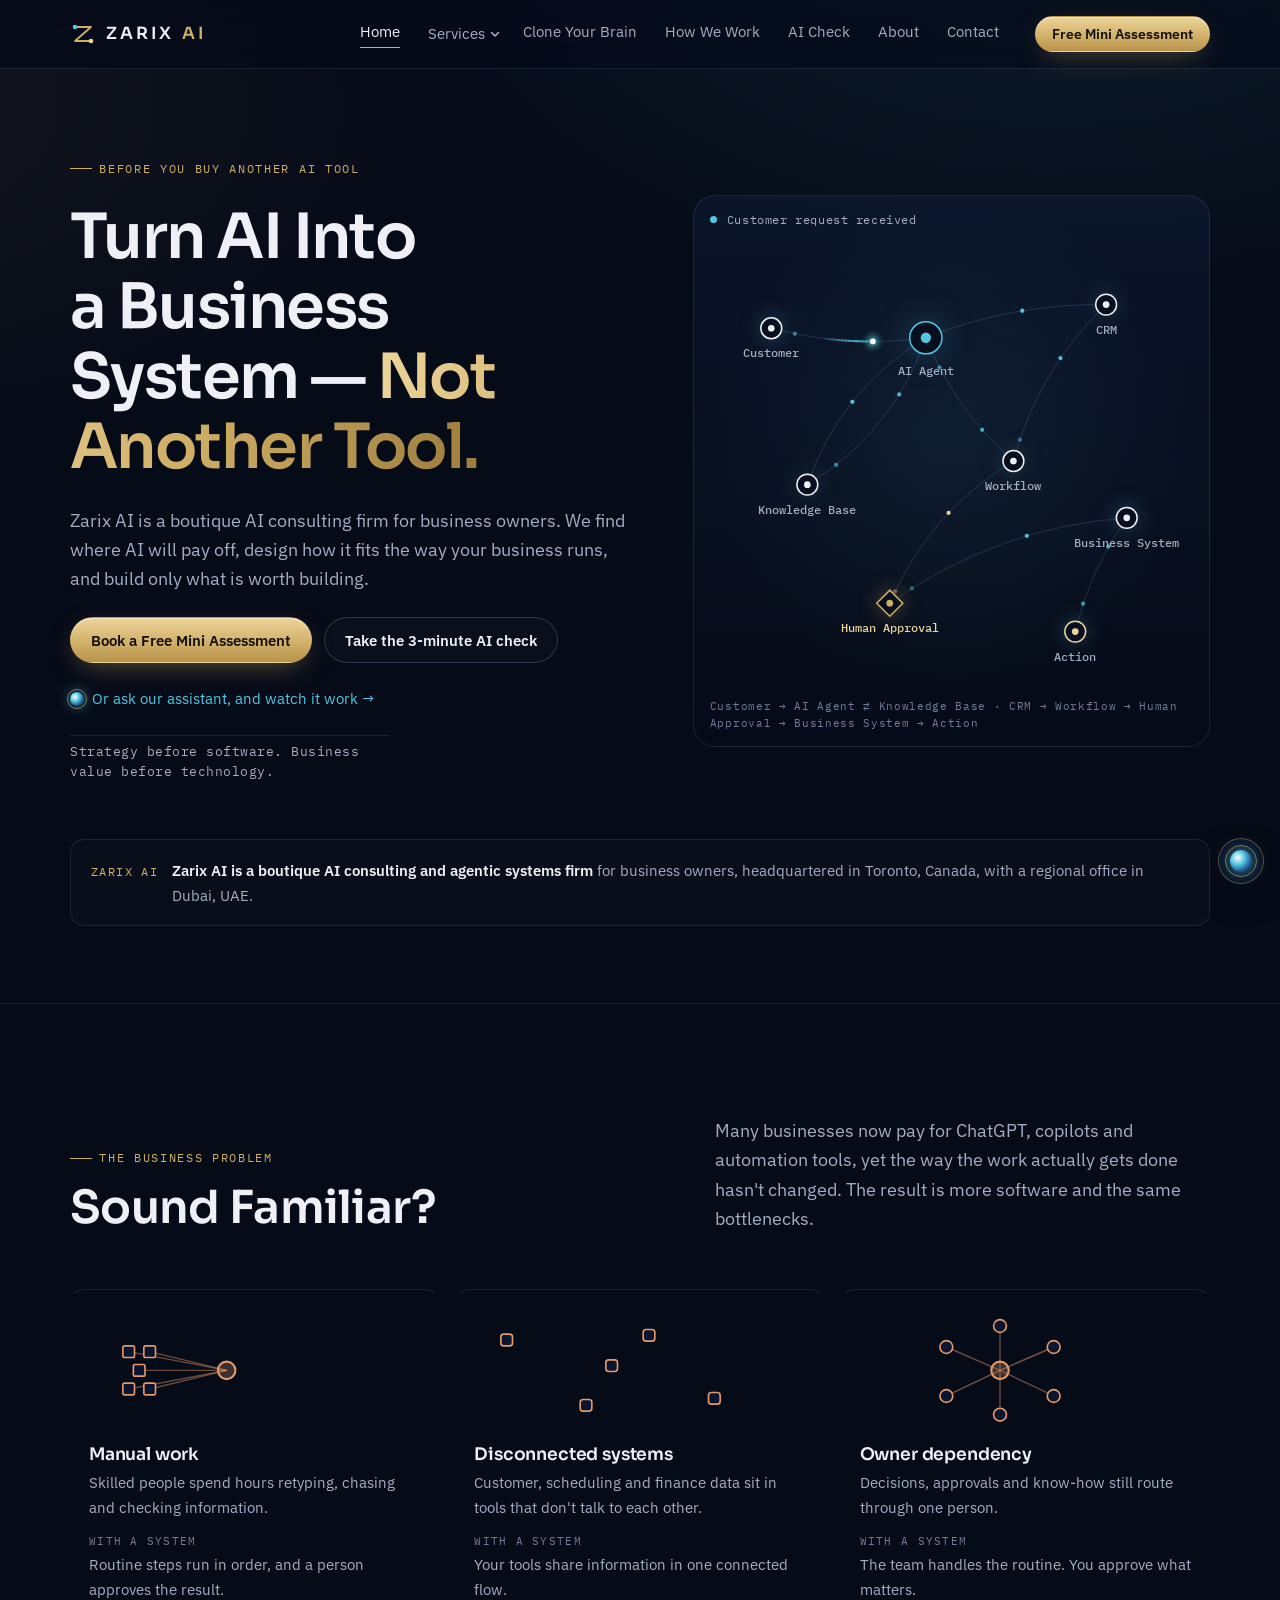
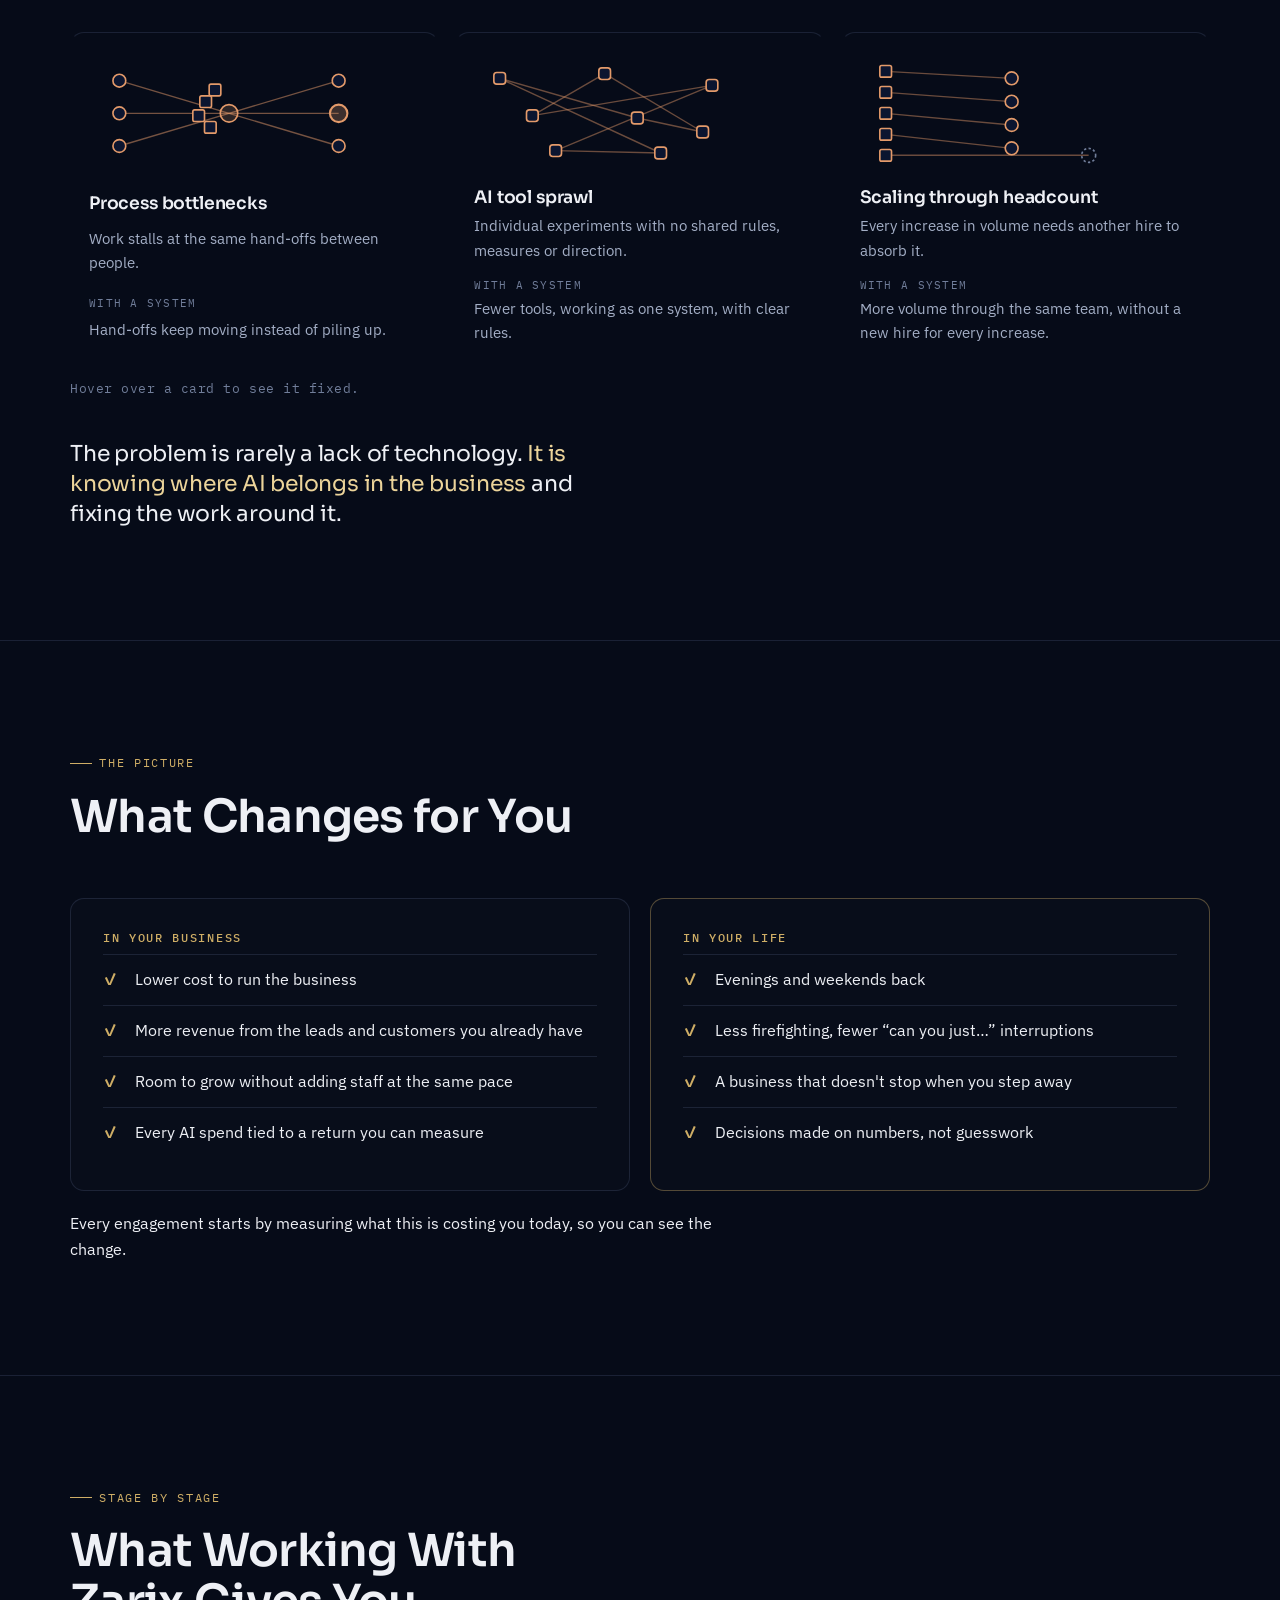
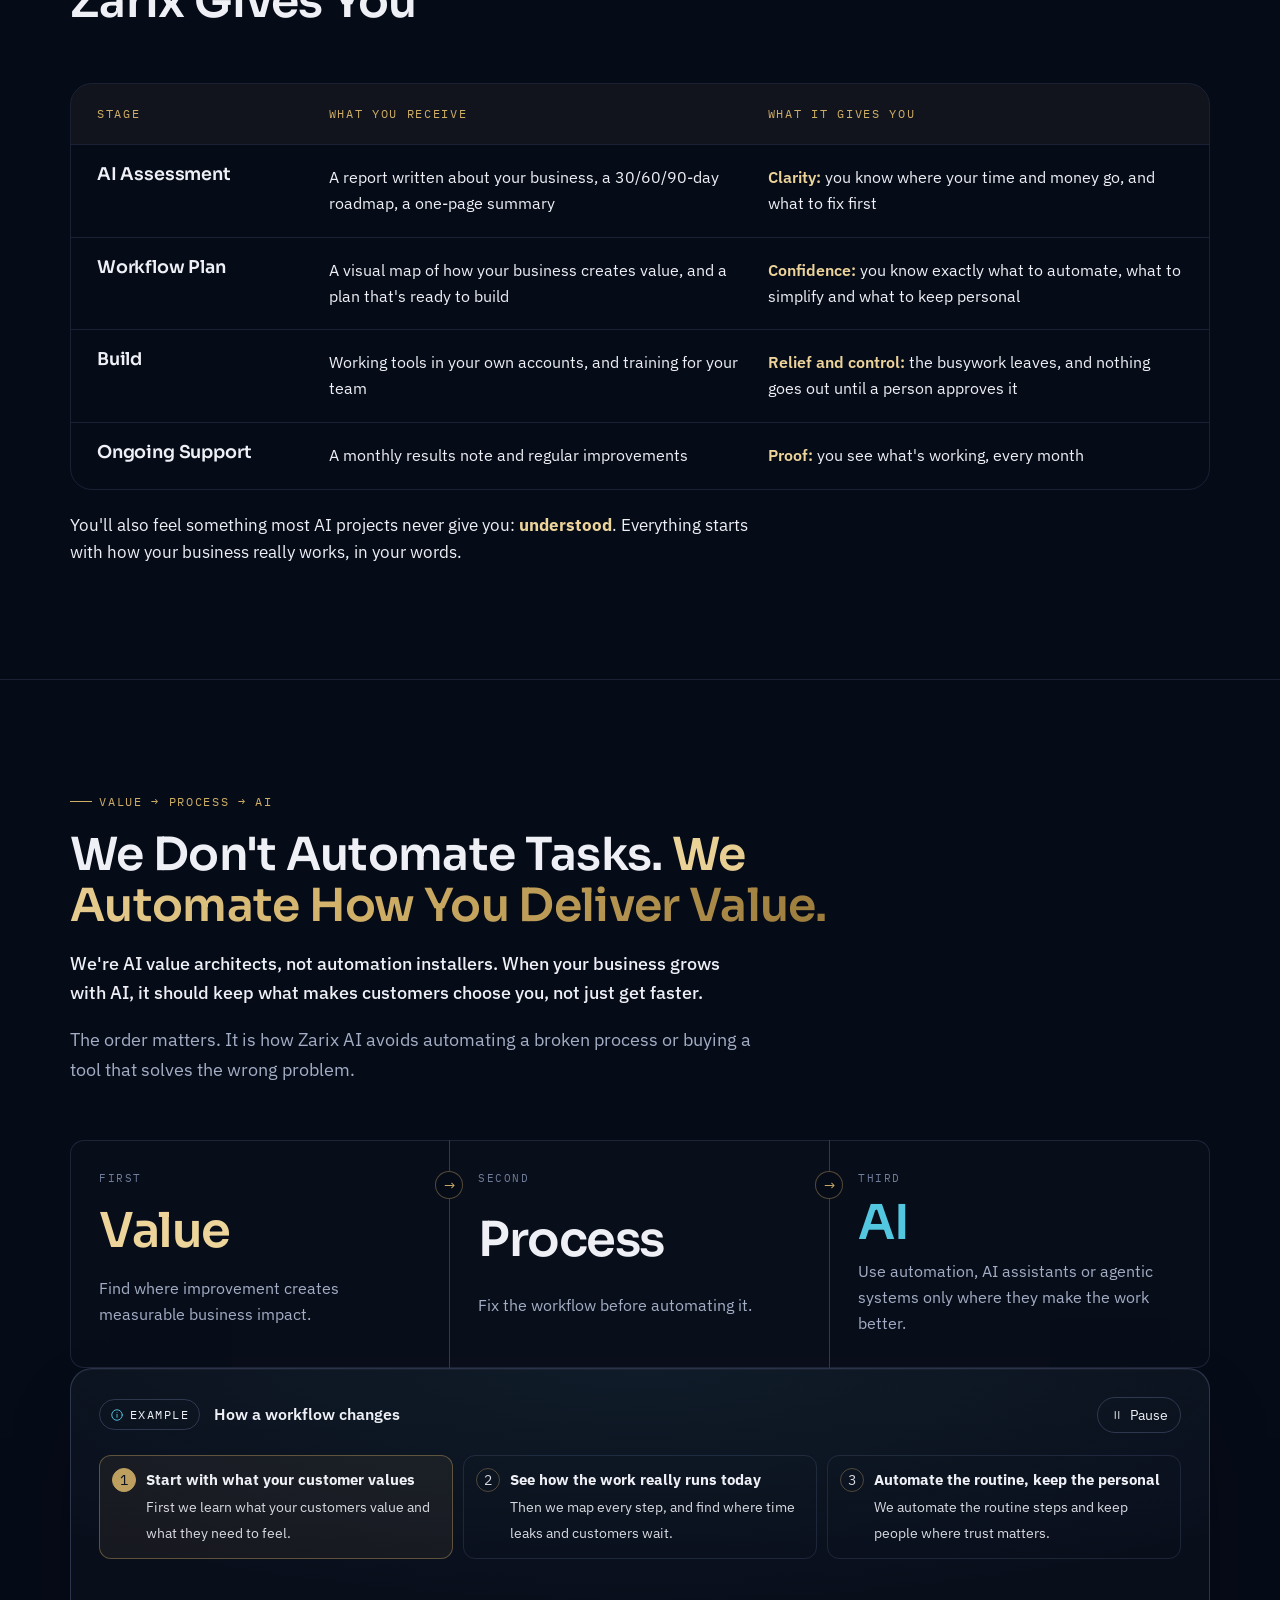
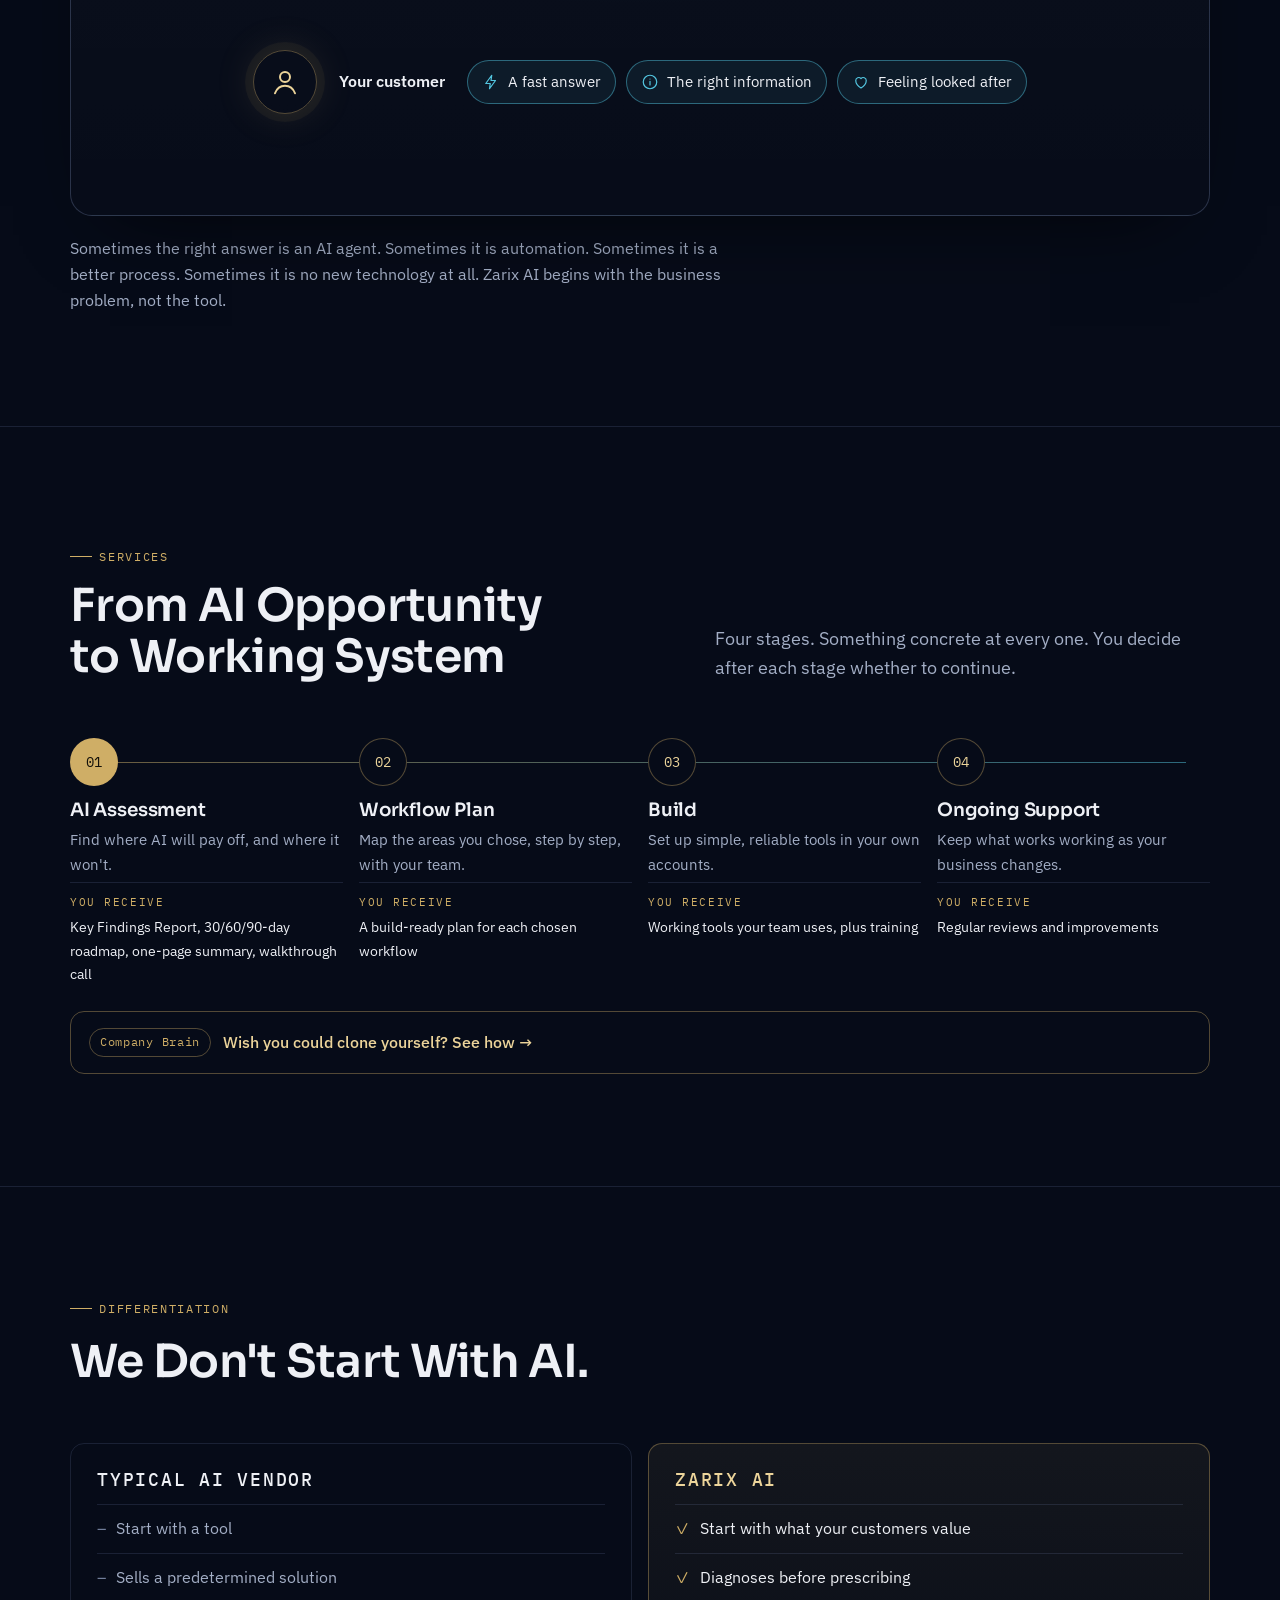
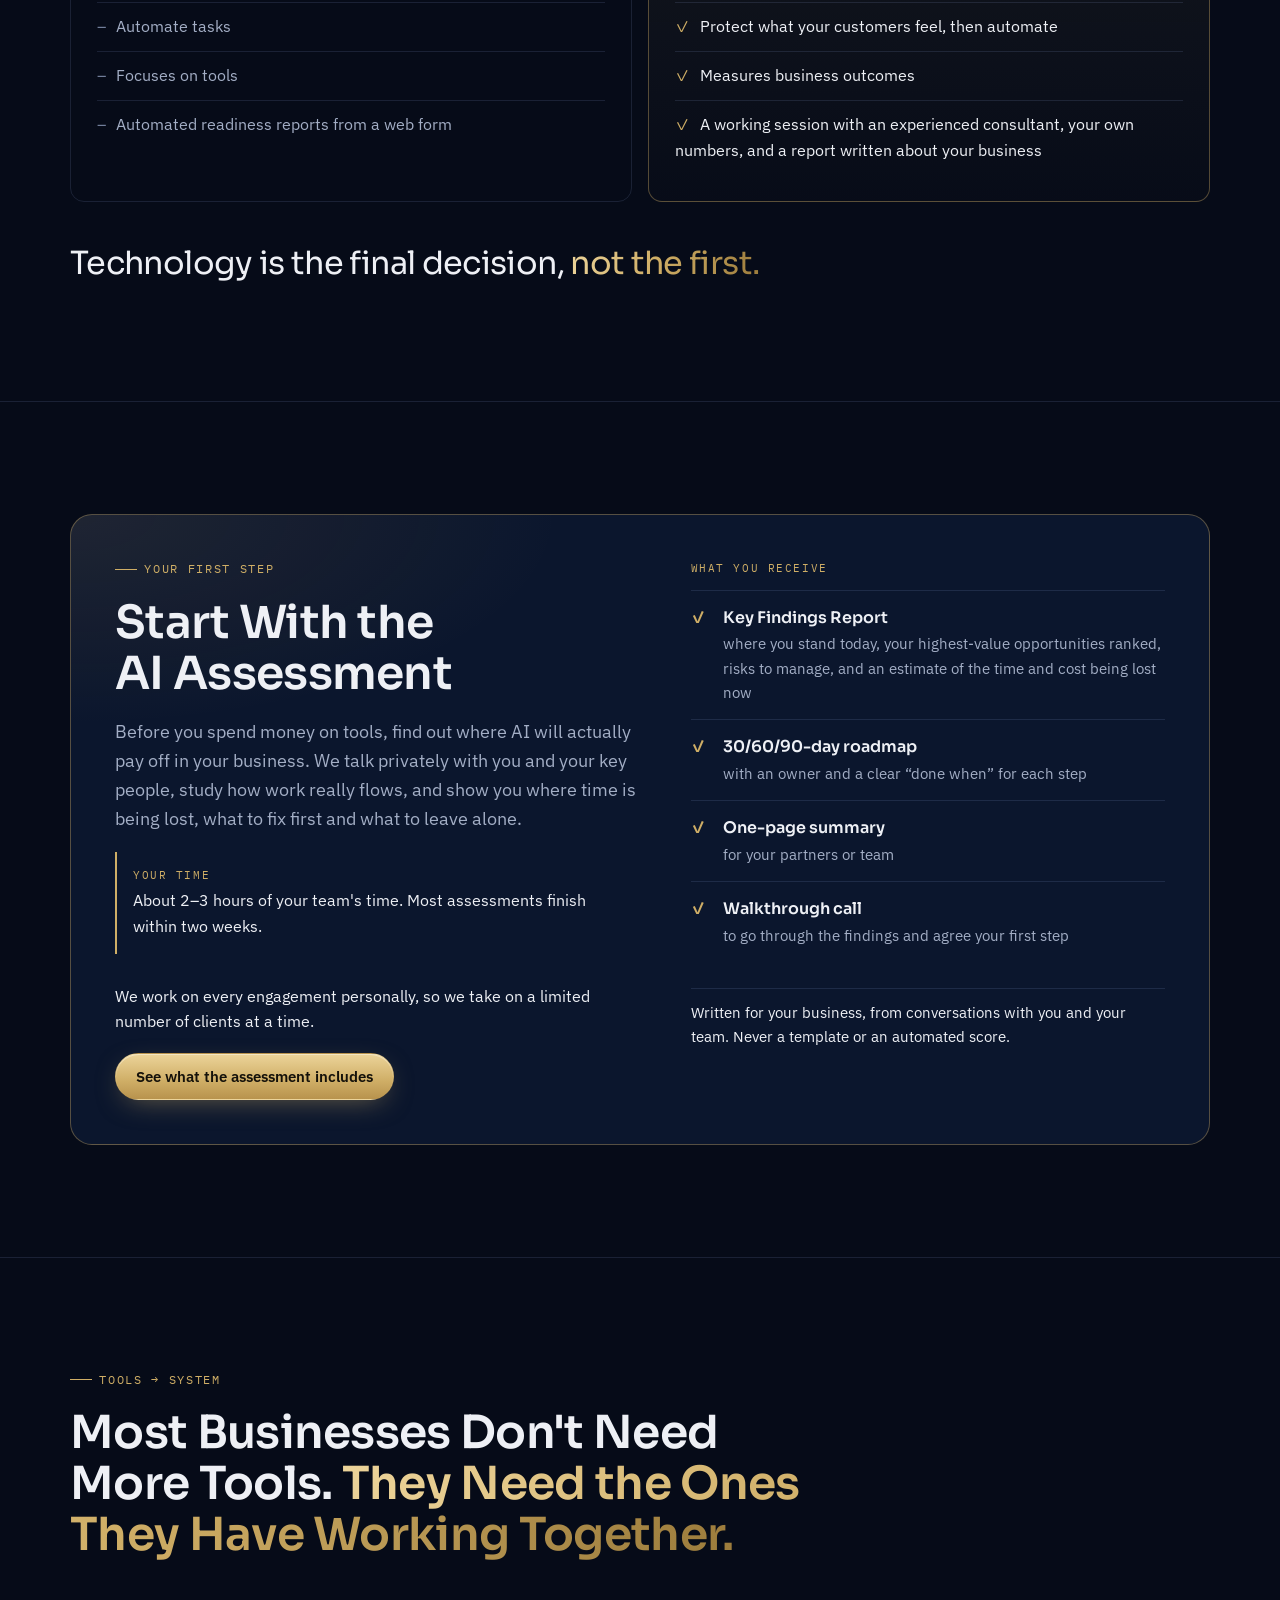
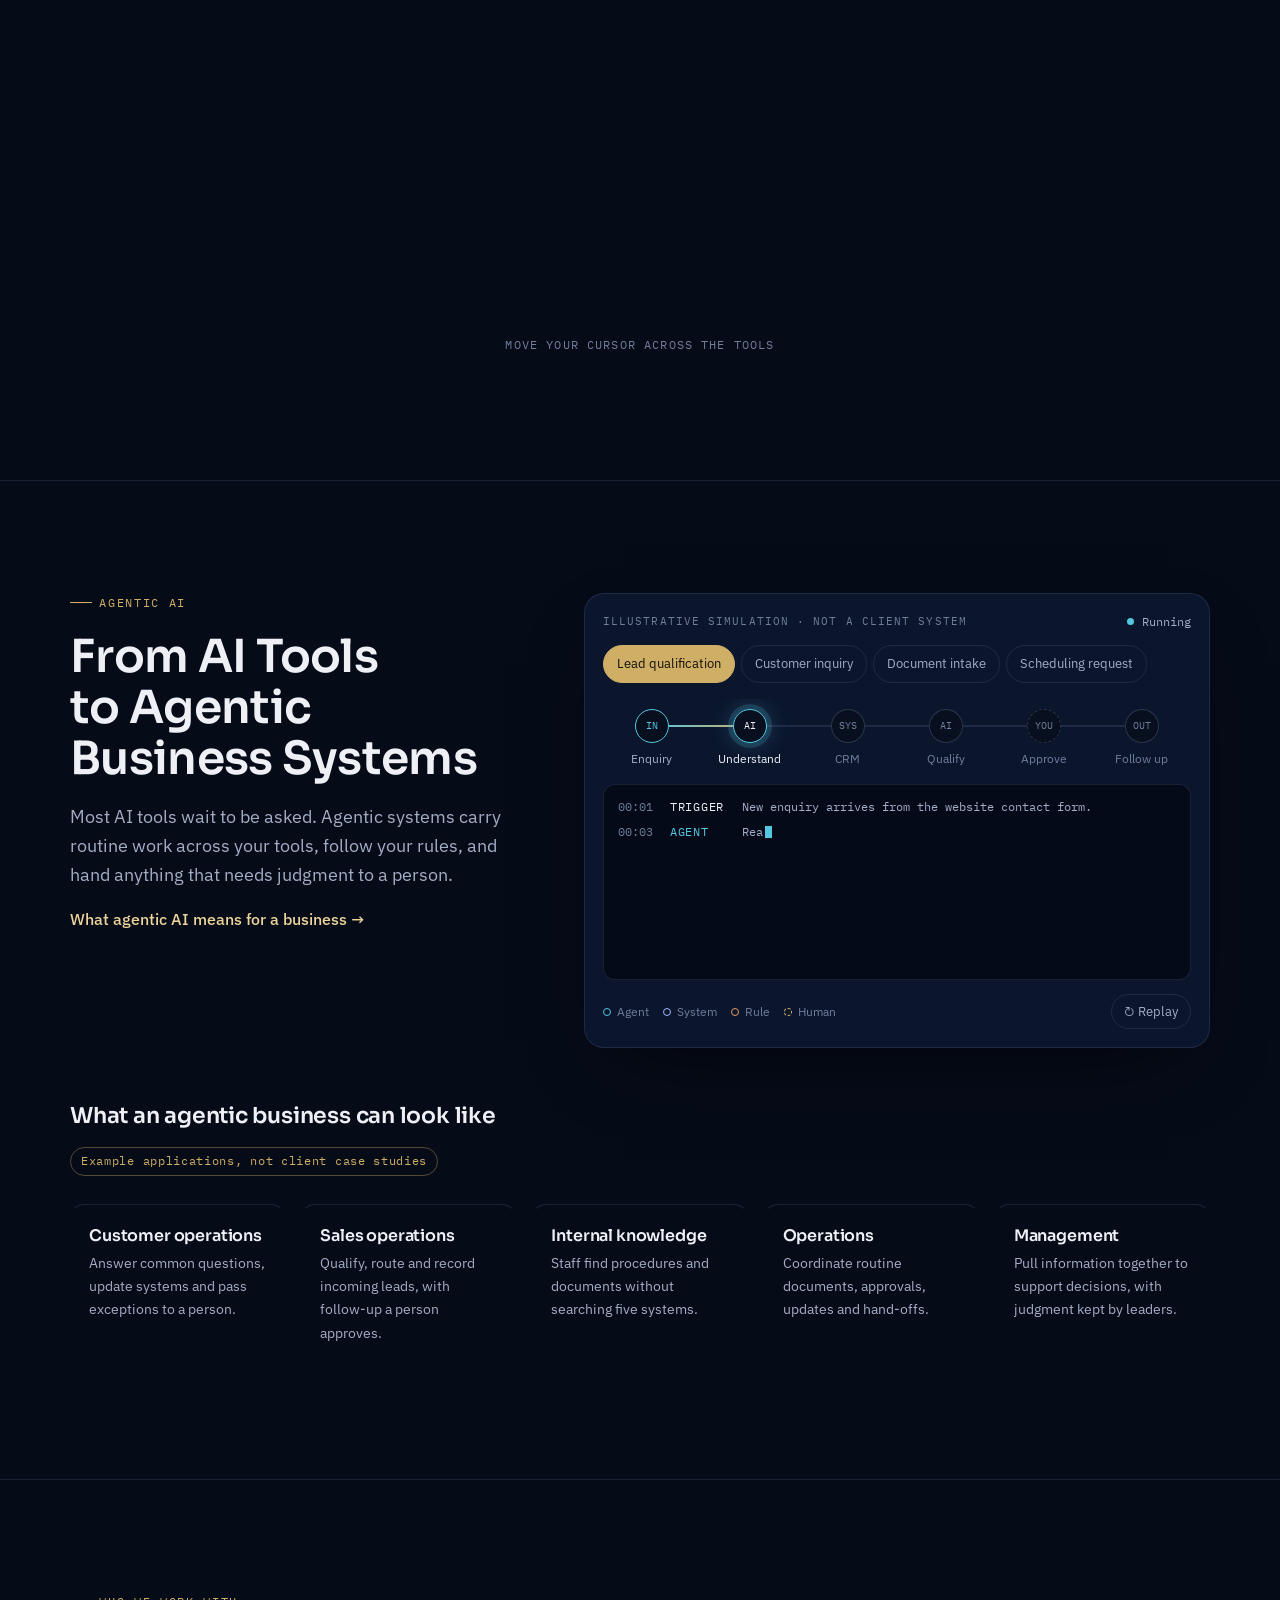
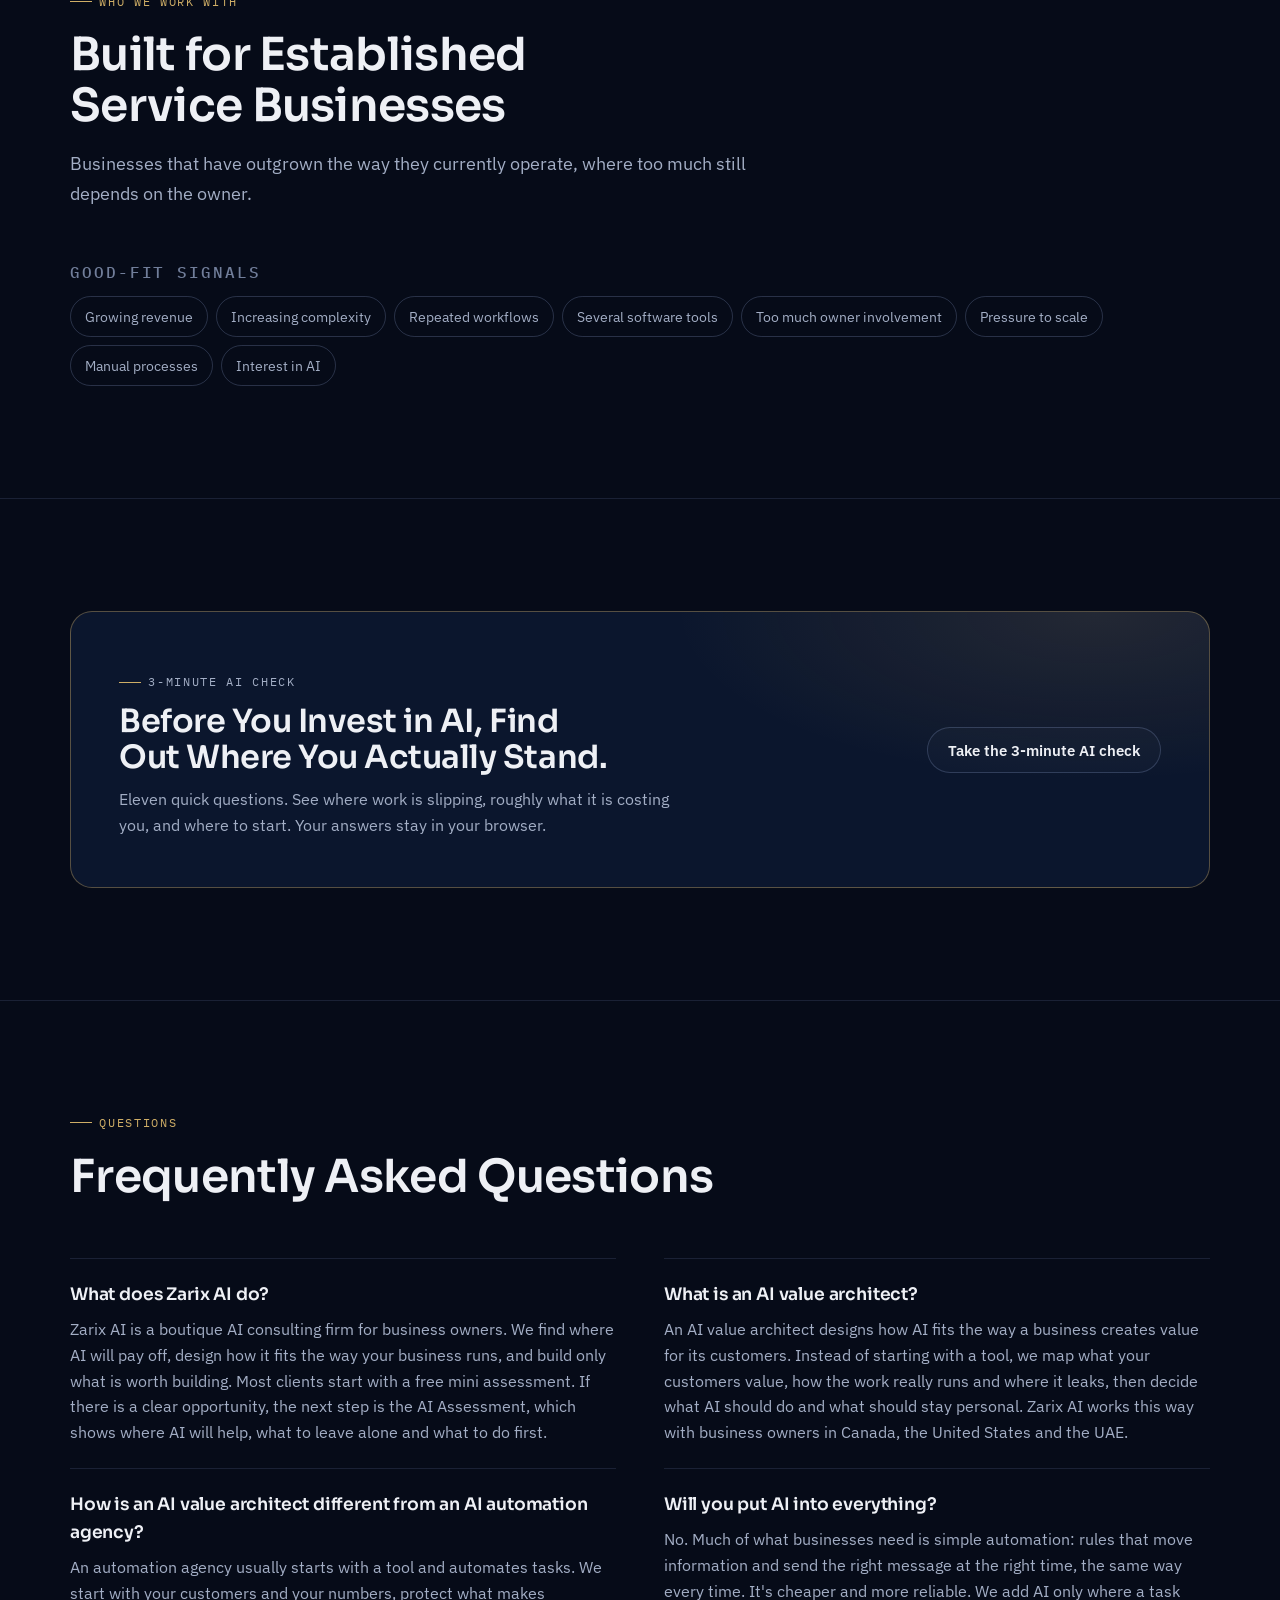
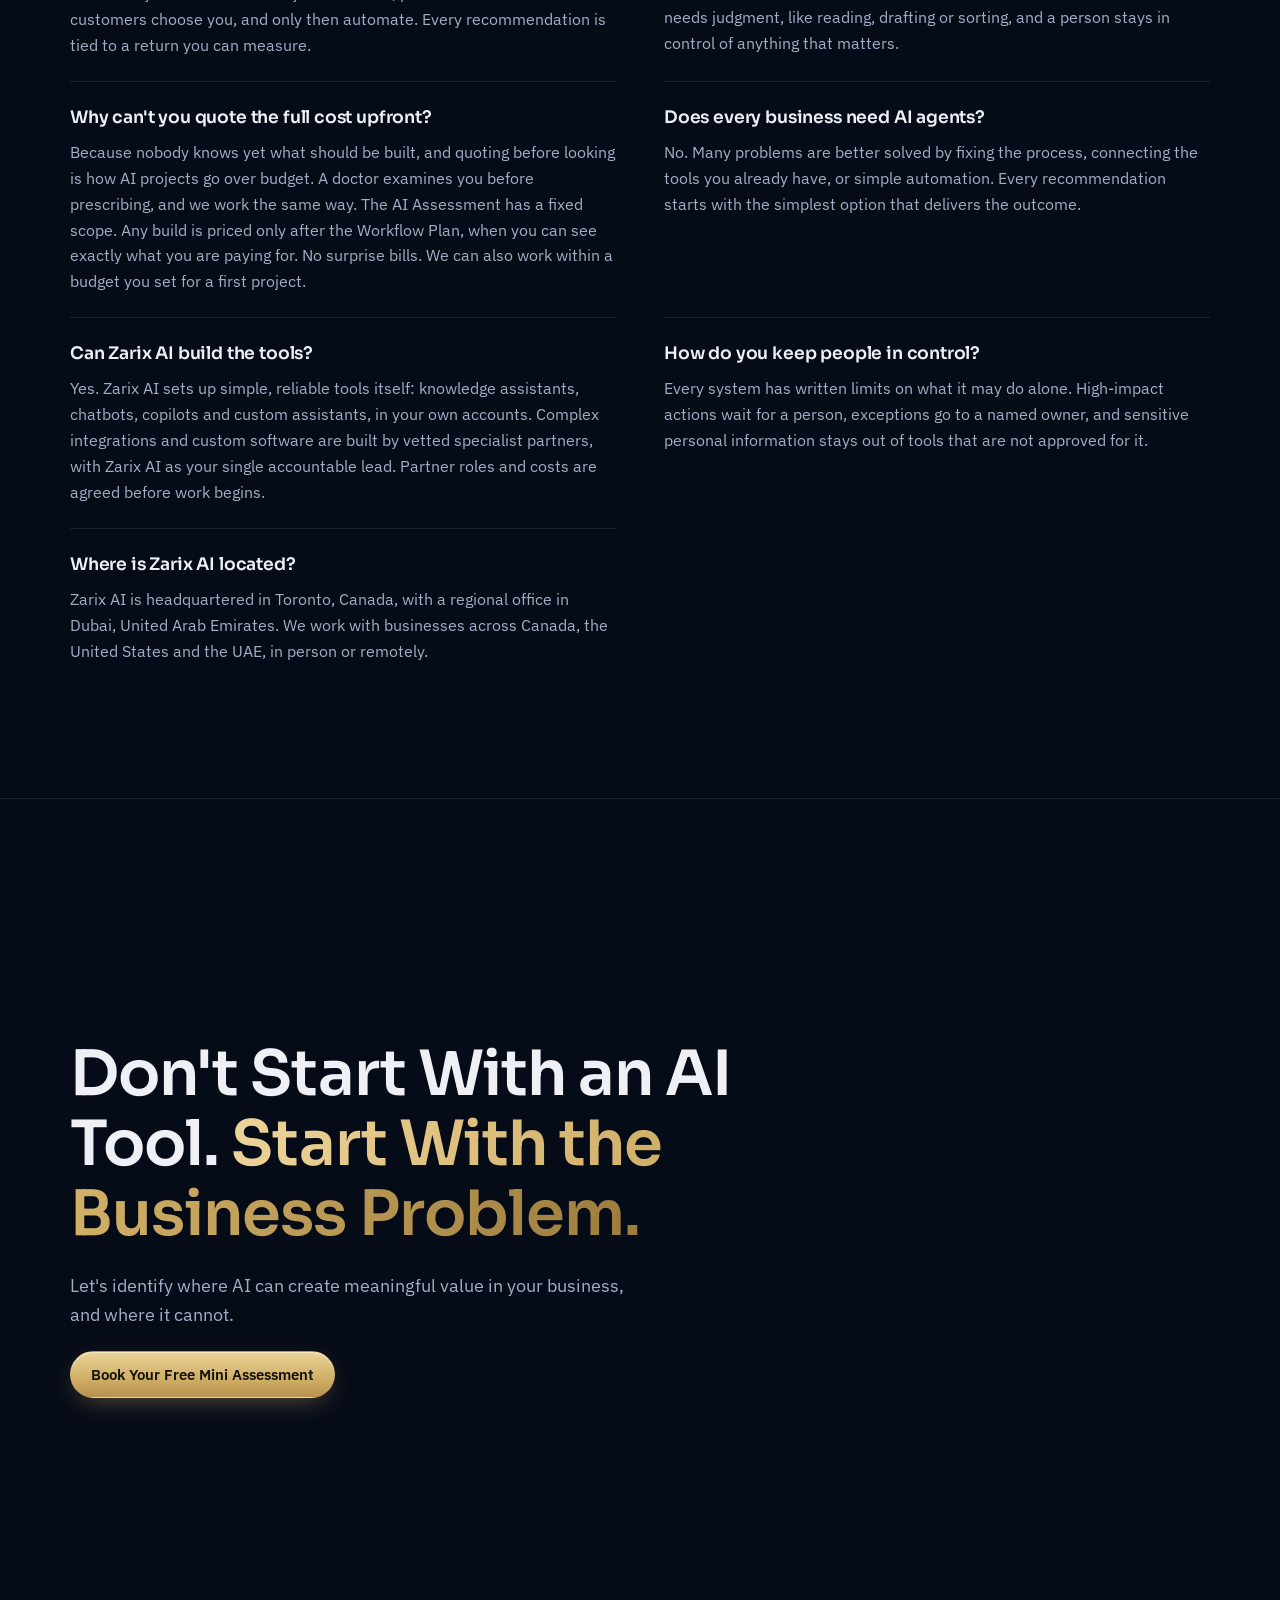
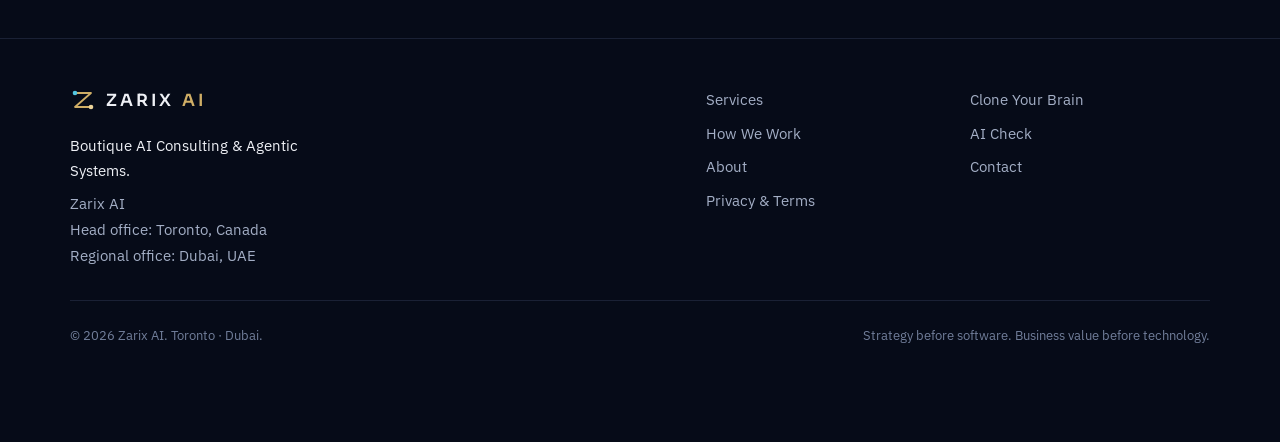
==== index.html @ f0d7169b "Services page: three tiers - Core service 1 (Assessment to Ongoing Support, uninterrupted), Core ser" ====
<!doctype html>
<html lang="en-CA">
<head>
<meta charset="utf-8">
<meta name="viewport" content="width=device-width, initial-scale=1, viewport-fit=cover">
<title>Zarix AI | Boutique AI Consulting &amp; Agentic Systems</title>
<meta name="description" content="Zarix AI is a boutique AI consulting firm for business owners in Canada, the United States and the UAE. We find where AI will pay off, design how it fits the way your business runs, and build the agentic systems worth building.">
<link rel="canonical" href="https://zarix.ai/">
<meta property="og:type" content="website"><meta property="og:site_name" content="Zarix AI"><meta property="og:title" content="Zarix AI | Boutique AI Consulting &amp; Agentic Systems"><meta property="og:description" content="Zarix AI is a boutique AI consulting firm for business owners in Canada, the United States and the UAE. We find where AI will pay off, design how it fits the way your business runs, and build the agentic systems worth building."><meta property="og:url" content="https://zarix.ai/"><meta property="og:locale" content="en_CA"><meta property="og:image" content="https://zarix.ai/img/share.jpg"><meta property="og:image:width" content="1200"><meta property="og:image:height" content="630"><meta property="og:image:alt" content="Zarix AI: Turn AI into a business system, not another tool.">
<meta name="twitter:card" content="summary_large_image"><meta name="twitter:title" content="Zarix AI | Boutique AI Consulting &amp; Agentic Systems"><meta name="twitter:description" content="Zarix AI is a boutique AI consulting firm for business owners in Canada, the United States and the UAE. We find where AI will pay off, design how it fits the way your business runs, and build the agentic systems worth building."><meta name="twitter:image" content="https://zarix.ai/img/share.jpg">
<link rel="icon" href="img/favicon.svg" type="image/svg+xml"><link rel="icon" href="img/favicon-32.png" sizes="32x32" type="image/png"><link rel="apple-touch-icon" href="img/apple-touch-icon.png">
<meta name="theme-color" content="#060b18">
<link rel="preconnect" href="https://fonts.googleapis.com"><link rel="preconnect" href="https://fonts.gstatic.com" crossorigin><link rel="stylesheet" href="https://fonts.googleapis.com/css2?family=IBM+Plex+Mono:wght@400;500&family=IBM+Plex+Sans:wght@400;500;600&family=Sora:wght@500;600&display=swap">
<link rel="stylesheet" href="styles.css?v=20261125d">
<script type="application/ld+json">{"@context": "https://schema.org", "@type": "ProfessionalService", "@id": "https://zarix.ai/#org", "name": "Zarix AI", "legalName": "Zarix AI", "alternateName": "Zarix", "url": "https://zarix.ai/", "description": "Zarix AI is a boutique AI consulting and agentic systems firm for business owners, offering AI consulting, AI readiness assessment and workflow automation. Headquartered in Toronto, Canada, with a regional office in Dubai, UAE.", "address": {"@type": "PostalAddress", "addressLocality": "Toronto", "addressRegion": "ON", "addressCountry": "CA"}, "location": [{"@type": "Place", "name": "Zarix AI head office", "address": {"@type": "PostalAddress", "addressLocality": "Toronto", "addressRegion": "ON", "addressCountry": "CA"}}, {"@type": "Place", "name": "Zarix AI regional office", "address": {"@type": "PostalAddress", "addressLocality": "Dubai", "addressCountry": "AE"}}], "areaServed": [{"@type": "City", "name": "Toronto"}, {"@type": "State", "name": "Ontario"}, {"@type": "Country", "name": "Canada"}, {"@type": "Country", "name": "United States"}, {"@type": "City", "name": "Dubai"}, {"@type": "Country", "name": "United Arab Emirates"}], "knowsAbout": ["AI value architecture", "AI consulting", "AI readiness assessment", "AI strategy", "Agentic AI", "AI assessment", "Business process transformation", "Workflow automation", "AI agents for business", "AI governance"], "slogan": "Boutique AI consulting and agentic systems", "logo": "https://zarix.ai/img/zarix-logo.png", "image": "https://zarix.ai/img/share.jpg", "email": "inquiries@zarix.ai", "sameAs": ["https://www.linkedin.com/company/zarix-ai/", "https://www.google.com/maps?cid=14917575877107764732"]}</script>
<script type="application/ld+json">{"@context": "https://schema.org", "@type": "WebSite", "@id": "https://zarix.ai/#site", "name": "Zarix AI", "url": "https://zarix.ai/", "publisher": {"@id": "https://zarix.ai/#org"}}</script>
<script type="application/ld+json">{"@context": "https://schema.org", "@type": "FAQPage", "mainEntity": [{"@type": "Question", "name": "What does Zarix AI do?", "acceptedAnswer": {"@type": "Answer", "text": "Zarix AI is a boutique AI consulting firm for business owners. We find where AI will pay off, design how it fits the way your business runs, and build only what is worth building. Most clients start with a free mini assessment. If there is a clear opportunity, the next step is the AI Assessment, which shows where AI will help, what to leave alone and what to do first."}}, {"@type": "Question", "name": "What is an AI value architect?", "acceptedAnswer": {"@type": "Answer", "text": "An AI value architect designs how AI fits the way a business creates value for its customers. Instead of starting with a tool, we map what your customers value, how the work really runs and where it leaks, then decide what AI should do and what should stay personal. Zarix AI works this way with business owners in Canada, the United States and the UAE."}}, {"@type": "Question", "name": "How is an AI value architect different from an AI automation agency?", "acceptedAnswer": {"@type": "Answer", "text": "An automation agency usually starts with a tool and automates tasks. We start with your customers and your numbers, protect what makes customers choose you, and only then automate. Every recommendation is tied to a return you can measure."}}, {"@type": "Question", "name": "Will you put AI into everything?", "acceptedAnswer": {"@type": "Answer", "text": "No. Much of what businesses need is simple automation: rules that move information and send the right message at the right time, the same way every time. It's cheaper and more reliable. We add AI only where a task needs judgment, like reading, drafting or sorting, and a person stays in control of anything that matters."}}, {"@type": "Question", "name": "Why can't you quote the full cost upfront?", "acceptedAnswer": {"@type": "Answer", "text": "Because nobody knows yet what should be built, and quoting before looking is how AI projects go over budget. A doctor examines you before prescribing, and we work the same way. The AI Assessment has a fixed scope. Any build is priced only after the Workflow Plan, when you can see exactly what you are paying for. No surprise bills. We can also work within a budget you set for a first project."}}, {"@type": "Question", "name": "Does every business need AI agents?", "acceptedAnswer": {"@type": "Answer", "text": "No. Many problems are better solved by fixing the process, connecting the tools you already have, or simple automation. Every recommendation starts with the simplest option that delivers the outcome."}}, {"@type": "Question", "name": "Can Zarix AI build the tools?", "acceptedAnswer": {"@type": "Answer", "text": "Yes. Zarix AI sets up simple, reliable tools itself: knowledge assistants, chatbots, copilots and custom assistants, in your own accounts. Complex integrations and custom software are built by vetted specialist partners, with Zarix AI as your single accountable lead. Partner roles and costs are agreed before work begins."}}, {"@type": "Question", "name": "How do you keep people in control?", "acceptedAnswer": {"@type": "Answer", "text": "Every system has written limits on what it may do alone. High-impact actions wait for a person, exceptions go to a named owner, and sensitive personal information stays out of tools that are not approved for it."}}, {"@type": "Question", "name": "Where is Zarix AI located?", "acceptedAnswer": {"@type": "Answer", "text": "Zarix AI is headquartered in Toronto, Canada, with a regional office in Dubai, United Arab Emirates. We work with businesses across Canada, the United States and the UAE, in person or remotely."}}], "isPartOf": {"@id": "https://zarix.ai/#site"}, "publisher": {"@id": "https://zarix.ai/#org"}}</script>
<script type="application/ld+json">{"@context": "https://schema.org", "@type": "WebPage", "@id": "https://zarix.ai/#webpage", "url": "https://zarix.ai/", "name": "Zarix AI | Boutique AI Consulting & Agentic Systems", "description": "Zarix AI is a boutique AI consulting firm for business owners in Canada, the United States and the UAE. We find where AI will pay off, design how it fits the way your business runs, and build the agentic systems worth building.", "isPartOf": {"@id": "https://zarix.ai/#site"}, "publisher": {"@id": "https://zarix.ai/#org"}, "about": {"@id": "https://zarix.ai/#org"}, "inLanguage": "en"}</script>
</head>
<body>
<a class="skip" href="#main">Skip to content</a>
<header class="site-header"><div class="wrap nav">
<a class="brand" href="index.html" aria-label="Zarix AI home"><svg width="26" height="26" viewBox="0 0 26 26" aria-hidden="true" focusable="false"><path d="M5 6h16L5 20h16" fill="none" stroke="#cfae66" stroke-width="1.8" stroke-linecap="round" stroke-linejoin="round"/><circle cx="5" cy="6" r="2.3" fill="#53c6e0"/><circle cx="21" cy="20" r="2.3" fill="#ecd49a"/></svg>ZARIX<small>AI</small></a>
<button class="nav-toggle" type="button" aria-expanded="false" aria-controls="nav-links">Menu</button>
<ul class="nav-links" id="nav-links"><li><a href="index.html" aria-current="page">Home</a></li><li class="has-sub"><a href="services.html">Services</a><button class="sub-toggle" type="button" aria-expanded="false" aria-controls="svc-menu" aria-label="Show all services"><svg width="12" height="12" viewBox="0 0 12 12" aria-hidden="true"><path d="M2.5 4.5 6 8l3.5-3.5" fill="none" stroke="currentColor" stroke-width="1.6" stroke-linecap="round" stroke-linejoin="round"></path></svg></button><div class="sub-menu" id="svc-menu"><p class="sub-head">Our services</p><ul><li><a href="services.html#assessment"><span class="sub-t">AI Assessment</span><span class="sub-d">Find where AI will pay off, and where it won't.</span></a></li><li><a href="services.html#workflow-plan"><span class="sub-t">Workflow Plan</span><span class="sub-d">A build-ready plan for each workflow you choose.</span></a></li><li><a href="services.html#build"><span class="sub-t">Build</span><span class="sub-d">Simple, reliable tools set up in your own accounts.</span></a></li><li><a href="services.html#support"><span class="sub-t">Ongoing Support</span><span class="sub-d">Keep what works working as you grow.</span></a></li><li><a href="clone-your-brain.html"><span class="sub-t">Clone Your Brain</span><span class="sub-d">Your know-how in one place your team can ask.</span></a></li><li><a href="services.html#digital-twin"><span class="sub-t">Digital Twin</span><span class="sub-d">Optional add-on, quoted per project.</span></a></li><li><a href="services.html#assistants"><span class="sub-t">Chatbots &amp; AI Assistants</span><span class="sub-d">Answer customers and support your team.</span></a></li><li><a href="services.html#training"><span class="sub-t">Training &amp; Courses</span><span class="sub-d">Practical workshops and courses for your team.</span></a></li></ul><a class="sub-all" href="services.html">See all services &rarr;</a></div></li><li><a href="clone-your-brain.html">Clone Your Brain</a></li><li><a href="how-we-work.html">How We Work</a></li><li><a href="ai-readiness.html">AI Check</a></li><li><a href="about.html">About</a></li><li><a href="contact.html">Contact</a></li></ul>
<a class="btn btn-gold btn-sm" href="contact.html#book">Free Mini Assessment</a>
</div></header>
<main id="main">
<section class="hero"><div class="wrap">
<div class="hero-grid">
<div class="hero-copy">
<p class="eyebrow">Before you buy another AI tool</p>
<h1>Turn AI Into a Business System — <span class="gold">Not Another Tool.</span></h1>
<p class="lede">Zarix AI is a boutique AI consulting firm for business owners. We find where AI will pay off, design how it fits the way your business runs, and build only what is worth building.</p>
<div class="cta-row"><a class="btn btn-gold" href="contact.html#book">Book a Free Mini Assessment</a><a class="btn btn-ghost" href="ai-readiness.html">Take the 3-minute AI check</a></div>
<button type="button" class="ask-link" data-open-chat><span class="zc-orb sm" aria-hidden="true"></span>Or ask our assistant, and watch it work →</button>
<p class="hero-note">Strategy before software. Business value before technology.</p>
</div>
<figure class="orchestra">
<p class="orch-status" id="orch-status"><i></i><span>Customer request received</span></p>
<canvas id="orchestra" role="img" aria-label="Diagram of an orchestrated business system: a customer request reaches an AI agent, which draws on a knowledge base and CRM and starts a workflow. The workflow pauses for human approval before the business system takes action."></canvas>
<figcaption>Customer → AI Agent ⇄ Knowledge Base · CRM → Workflow → Human Approval → Business System → Action</figcaption>
</figure>
</div>
<p class="entity"><span class="mono">Zarix AI</span><span><strong>Zarix AI is a boutique AI consulting and agentic systems firm</strong> for business owners, headquartered in Toronto, Canada, with a regional office in Dubai, UAE.</span></p>
</div></section>

<section class="band" aria-labelledby="problem-h"><div class="wrap">
<div class="band-head split"><div><p class="eyebrow">The business problem</p><h2 id="problem-h" style="margin-top:14px">Sound Familiar?</h2></div>
<p class="lede">Many businesses now pay for ChatGPT, copilots and automation tools, yet the way the work actually gets done hasn't changed. The result is more software and the same bottlenecks.</p></div>
<ul class="problems fixable">
<li tabindex="0" data-fix="manual"><svg class="fixviz" viewBox="0 0 240 100" role="img" aria-label="Manual work: before and after"></svg><h3>Manual work</h3><p>Skilled people spend hours retyping, chasing and checking information.</p><p class="fixline"><span>With a system</span>Routine steps run in order, and a person approves the result.</p></li>
<li tabindex="0" data-fix="disconnected"><svg class="fixviz" viewBox="0 0 240 100" role="img" aria-label="Disconnected systems: before and after"></svg><h3>Disconnected systems</h3><p>Customer, scheduling and finance data sit in tools that don't talk to each other.</p><p class="fixline"><span>With a system</span>Your tools share information in one connected flow.</p></li>
<li tabindex="0" data-fix="owner"><svg class="fixviz" viewBox="0 0 240 100" role="img" aria-label="Owner dependency: before and after"></svg><h3>Owner dependency</h3><p>Decisions, approvals and know-how still route through one person.</p><p class="fixline"><span>With a system</span>The team handles the routine. You approve what matters.</p></li>
<li tabindex="0" data-fix="bottleneck"><svg class="fixviz" viewBox="0 0 240 100" role="img" aria-label="Process bottlenecks: before and after"></svg><h3>Process bottlenecks</h3><p>Work stalls at the same hand-offs between people.</p><p class="fixline"><span>With a system</span>Hand-offs keep moving instead of piling up.</p></li>
<li tabindex="0" data-fix="sprawl"><svg class="fixviz" viewBox="0 0 240 100" role="img" aria-label="AI tool sprawl: before and after"></svg><h3>AI tool sprawl</h3><p>Individual experiments with no shared rules, measures or direction.</p><p class="fixline"><span>With a system</span>Fewer tools, working as one system, with clear rules.</p></li>
<li tabindex="0" data-fix="headcount"><svg class="fixviz" viewBox="0 0 240 100" role="img" aria-label="Scaling through headcount: before and after"></svg><h3>Scaling through headcount</h3><p>Every increase in volume needs another hire to absorb it.</p><p class="fixline"><span>With a system</span>More volume through the same team, without a new hire for every increase.</p></li>
</ul>
<p class="fixhint">Hover over a card to see it fixed.</p>
<p class="pull">The problem is rarely a lack of technology. <em>It is knowing where AI belongs in the business</em> and fixing the work around it.</p>
</div></section>

<section class="band" aria-labelledby="changes-h"><div class="wrap">
<div class="band-head"><p class="eyebrow">The picture</p><h2 id="changes-h">What Changes for You</h2></div>
<div class="changes">
<div><h3>In your business</h3><ul><li>Lower cost to run the business</li><li>More revenue from the leads and customers you already have</li><li>Room to grow without adding staff at the same pace</li><li>Every AI spend tied to a return you can measure</li></ul></div>
<div><h3>In your life</h3><ul><li>Evenings and weekends back</li><li>Less firefighting, fewer “can you just…” interruptions</li><li>A business that doesn't stop when you step away</li><li>Decisions made on numbers, not guesswork</li></ul></div>
</div>
<p class="changes-note">Every engagement starts by measuring what this is costing you today, so you can see the change.</p>
</div></section>


<section class="band" aria-labelledby="gives-h"><div class="wrap">
<div class="band-head"><p class="eyebrow">Stage by stage</p><h2 id="gives-h">What Working With Zarix Gives You</h2></div>
<div class="gives" role="table" aria-label="What working with Zarix gives you">
<div class="gives-row gives-head" role="row"><span role="columnheader">Stage</span><span role="columnheader">What you receive</span><span role="columnheader">What it gives you</span></div>
<div class="gives-row" role="row"><h3 role="rowheader">AI Assessment</h3><p role="cell"><span class="gives-k">What you receive</span>A report written about your business, a 30/60/90-day roadmap, a one-page summary</p><p role="cell"><span class="gives-k">What it gives you</span><strong>Clarity:</strong> you know where your time and money go, and what to fix first</p></div><div class="gives-row" role="row"><h3 role="rowheader">Workflow Plan</h3><p role="cell"><span class="gives-k">What you receive</span>A visual map of how your business creates value, and a plan that's ready to build</p><p role="cell"><span class="gives-k">What it gives you</span><strong>Confidence:</strong> you know exactly what to automate, what to simplify and what to keep personal</p></div><div class="gives-row" role="row"><h3 role="rowheader">Build</h3><p role="cell"><span class="gives-k">What you receive</span>Working tools in your own accounts, and training for your team</p><p role="cell"><span class="gives-k">What it gives you</span><strong>Relief and control:</strong> the busywork leaves, and nothing goes out until a person approves it</p></div><div class="gives-row" role="row"><h3 role="rowheader">Ongoing Support</h3><p role="cell"><span class="gives-k">What you receive</span>A monthly results note and regular improvements</p><p role="cell"><span class="gives-k">What it gives you</span><strong>Proof:</strong> you see what's working, every month</p></div>
</div>
<p class="gives-note">You'll also feel something most AI projects never give you: <strong>understood</strong>. Everything starts with how your business really works, in your words.</p>
</div></section>

<section class="band" aria-labelledby="vpa-h"><div class="wrap">
<div class="band-head"><p class="eyebrow">Value → Process → AI</p><h2 id="vpa-h">We Don't Automate Tasks. <span class="gold">We Automate How You Deliver Value.</span></h2>
<p class="lede vpa-arch">We're AI value architects, not automation installers. When your business grows with AI, it should keep what makes customers choose you, not just get faster.</p>
<p class="lede">The order matters. It is how Zarix AI avoids automating a broken process or buying a tool that solves the wrong problem.</p></div>
<div class="vpa">
<div class="vpa-step"><span class="tag">First</span><span class="word">Value</span><p>Find where improvement creates measurable business impact.</p></div>
<div class="vpa-step"><span class="tag">Second</span><span class="word">Process</span><p>Fix the workflow before automating it.</p></div>
<div class="vpa-step"><span class="tag">Third</span><span class="word">AI</span><p>Use automation, AI assistants or agentic systems only where they make the work better.</p></div>
</div>
<figure class="ax wflow" id="wflow" aria-label="Example of how a workflow changes. 1: the customer values a fast answer, the right information and feeling looked after. 2: today an enquiry waits hours, details are typed twice and only one person knows the process. 3: routine steps become automatic, the reply stays personal and you approve it before it goes out.">
<div class="ax-bar"><span class="ax-tag"><svg class="ax-ic" viewBox="0 0 24 24" aria-hidden="true" focusable="false"><circle cx="12" cy="12" r="9"/><path d="M12 11v5M12 8v.01"/></svg>Example</span><span class="ax-title">How a workflow changes</span><button type="button" class="ax-pause" aria-pressed="false"><span class="p-on"><svg class="ax-ic" viewBox="0 0 24 24" aria-hidden="true" focusable="false"><path d="M9 6v12M15 6v12"/></svg>Pause</span><span class="p-off"><svg class="ax-ic" viewBox="0 0 24 24" aria-hidden="true" focusable="false"><path d="M8 5v14l11-7z"/></svg>Play</span></button></div>
<ol class="wf-caps"><li data-s="1"><span class="wf-cn">1</span><div><strong>Start with what your customer values</strong><span>First we learn what your customers value and what they need to feel.</span></div></li><li data-s="2"><span class="wf-cn">2</span><div><strong>See how the work really runs today</strong><span>Then we map every step, and find where time leaks and customers wait.</span></div></li><li data-s="3"><span class="wf-cn">3</span><div><strong>Automate the routine, keep the personal</strong><span>We automate the routine steps and keep people where trust matters.</span></div></li></ol>
<div class="wf-stage">
<section class="wf-scene" data-s="1"><p class="wf-scap"><span class="wf-cn">1</span><strong>Start with what your customer values.</strong> First we learn what your customers value and what they need to feel.</p><div class="wf-cust"><span class="wf-avatar"><svg class="ax-ic" viewBox="0 0 24 24" aria-hidden="true" focusable="false"><circle cx="12" cy="8" r="4"/><path d="M4 21c1.5-4 4.5-6 8-6s6.5 2 8 6"/></svg></span><span class="wf-cust-l">Your customer</span><ul class="wf-tags"><li><svg class="ax-ic" viewBox="0 0 24 24" aria-hidden="true" focusable="false"><path d="M13 3 5 14h6l-1 7 8-11h-6z"/></svg>A fast answer</li><li><svg class="ax-ic" viewBox="0 0 24 24" aria-hidden="true" focusable="false"><circle cx="12" cy="12" r="9"/><path d="M12 11v5M12 8v.01"/></svg>The right information</li><li><svg class="ax-ic" viewBox="0 0 24 24" aria-hidden="true" focusable="false"><path d="M12 20s-7-4.4-7-10a4 4 0 0 1 7-2.6A4 4 0 0 1 19 10c0 5.6-7 10-7 10z"/></svg>Feeling looked after</li></ul></div></section>
<section class="wf-scene" data-s="2"><p class="wf-scap"><span class="wf-cn">2</span><strong>See how the work really runs today.</strong> Then we map every step, and find where time leaks and customers wait.</p><ol class="wf-row"><li class="wf-step" data-i="0"><span class="wf-n">01</span><span class="wf-t">Enquiry arrives</span><span class="wf-m"><span class="ax-chip prob"><svg class="ax-ic" viewBox="0 0 24 24" aria-hidden="true" focusable="false"><circle cx="12" cy="12" r="9"/><path d="M12 7v5l3 2"/></svg>Waits hours</span></span></li><li class="wf-step" data-i="1"><span class="wf-n">02</span><span class="wf-t">Someone notices it</span><span class="wf-m"><span class="ax-chip prob"><svg class="ax-ic" viewBox="0 0 24 24" aria-hidden="true" focusable="false"><circle cx="12" cy="7" r="3.5"/><path d="M6 20c1-3.5 3.3-5.5 6-5.5s5 2 6 5.5"/><path d="M19 4v5M21.5 6.5h-5" opacity="0"/></svg>Only one person knows</span></span></li><li class="wf-step" data-i="2"><span class="wf-n">03</span><span class="wf-t">Details typed into the system</span><span class="wf-m"><span class="ax-chip prob"><svg class="ax-ic" viewBox="0 0 24 24" aria-hidden="true" focusable="false"><rect x="8" y="8" width="12" height="12" rx="2"/><path d="M16 8V5a1 1 0 0 0-1-1H5a1 1 0 0 0-1 1v10a1 1 0 0 0 1 1h3"/></svg>Typed twice</span></span></li><li class="wf-step" data-i="3"><span class="wf-n">04</span><span class="wf-t">Reply written</span><span class="wf-m"></span></li><li class="wf-step" data-i="4"><span class="wf-n">05</span><span class="wf-t">Booking confirmed</span><span class="wf-m"></span></li></ol></section>
<section class="wf-scene" data-s="3"><p class="wf-scap"><span class="wf-cn">3</span><strong>Automate the routine, keep the personal.</strong> We automate the routine steps and keep people where trust matters.</p><ol class="wf-row after"><li class="wf-step" data-i="0"><span class="wf-n">01</span><span class="wf-t">Enquiry arrives</span><span class="wf-m"><span class="ax-chip auto"><svg class="ax-ic" viewBox="0 0 24 24" aria-hidden="true" focusable="false"><path d="m5 12.5 4.5 4.5L19 7.5"/></svg>Automatic</span></span></li><li class="wf-step" data-i="1"><span class="wf-n">02</span><span class="wf-t">Someone notices it</span><span class="wf-m"><span class="ax-chip auto"><svg class="ax-ic" viewBox="0 0 24 24" aria-hidden="true" focusable="false"><path d="m5 12.5 4.5 4.5L19 7.5"/></svg>Automatic</span></span></li><li class="wf-step" data-i="2"><span class="wf-n">03</span><span class="wf-t">Details typed into the system</span><span class="wf-m"><span class="ax-chip auto"><svg class="ax-ic" viewBox="0 0 24 24" aria-hidden="true" focusable="false"><path d="m5 12.5 4.5 4.5L19 7.5"/></svg>Automatic</span></span></li><li class="wf-step" data-i="3"><span class="wf-n">04</span><span class="wf-t">Reply written</span><span class="wf-m"><span class="ax-chip approve"><svg class="ax-ic" viewBox="0 0 24 24" aria-hidden="true" focusable="false"><circle cx="10" cy="8" r="4"/><path d="M3 21c1.3-3.6 3.8-5.6 7-6"/><path d="m15 18 2 2 4-4"/></svg>You approve</span><span class="ax-chip soft"><svg class="ax-ic" viewBox="0 0 24 24" aria-hidden="true" focusable="false"><path d="M12 20s-7-4.4-7-10a4 4 0 0 1 7-2.6A4 4 0 0 1 19 10c0 5.6-7 10-7 10z"/></svg>Personal touch</span></span></li><li class="wf-step" data-i="4"><span class="wf-n">05</span><span class="wf-t">Booking confirmed</span><span class="wf-m"><span class="ax-chip auto"><svg class="ax-ic" viewBox="0 0 24 24" aria-hidden="true" focusable="false"><path d="m5 12.5 4.5 4.5L19 7.5"/></svg>Automatic</span></span></li></ol><p class="wf-result"><svg class="ax-ic" viewBox="0 0 24 24" aria-hidden="true" focusable="false"><path d="m5 12.5 4.5 4.5L19 7.5"/></svg>Faster answers · No retyping · Nothing goes out without you</p></section>
</div>
</figure>
<p class="prose" style="margin-top:20px">Sometimes the right answer is an AI agent. Sometimes it is automation. Sometimes it is a better process. Sometimes it is no new technology at all. Zarix AI begins with the business problem, not the tool.</p>
</div></section>

<section class="band" aria-labelledby="caps-h"><div class="wrap">
<div class="band-head split"><div><p class="eyebrow">Services</p><h2 id="caps-h" style="margin-top:14px">From AI Opportunity to Working System</h2></div>
<p class="lede">Four stages. Something concrete at every one. You decide after each stage whether to continue.</p></div>
<ol class="ladder"><li><span class="lad-n">01</span><div><h3><a href="services.html#assessment">AI Assessment</a></h3><p>Find where AI will pay off, and where it won't.</p><p class="lad-r"><span>You receive</span> Key Findings Report, 30/60/90-day roadmap, one-page summary, walkthrough call</p></div></li><li><span class="lad-n">02</span><div><h3><a href="services.html#workflow-plan">Workflow Plan</a></h3><p>Map the areas you chose, step by step, with your team.</p><p class="lad-r"><span>You receive</span> A build-ready plan for each chosen workflow</p></div></li><li><span class="lad-n">03</span><div><h3><a href="services.html#build">Build</a></h3><p>Set up simple, reliable tools in your own accounts.</p><p class="lad-r"><span>You receive</span> Working tools your team uses, plus training</p></div></li><li><span class="lad-n">04</span><div><h3><a href="services.html#support">Ongoing Support</a></h3><p>Keep what works working as your business changes.</p><p class="lad-r"><span>You receive</span> Regular reviews and improvements</p></div></li></ol>
<p class="brain-teaser"><span class="label-note">Company Brain</span><a href="clone-your-brain.html">Wish you could clone yourself? See how →</a></p>
</div></section>

<section class="band" aria-labelledby="diff-h"><div class="wrap">
<div class="band-head"><p class="eyebrow">Differentiation</p><h2 id="diff-h">We Don't Start With AI.</h2></div>
<div class="compare">
<div class="compare-col v"><h3>Typical AI vendor</h3><ul><li>Start with a tool</li><li>Sells a predetermined solution</li><li>Automate tasks</li><li>Focuses on tools</li><li>Automated readiness reports from a web form</li></ul></div>
<div class="compare-col z"><h3>Zarix AI</h3><ul><li>Start with what your customers value</li><li>Diagnoses before prescribing</li><li>Protect what your customers feel, then automate</li><li>Measures business outcomes</li><li>A working session with an experienced consultant, your own numbers, and a report written about your business</li></ul></div>
</div>
<p class="closing">Technology is the final decision, <span class="gold">not the first.</span></p>
</div></section>

<section class="band" aria-labelledby="first-h"><div class="wrap">
<div class="assess">
<div class="assess-copy">
<p class="eyebrow">Your first step</p>
<h2 id="first-h">Start With the AI Assessment</h2>
<p class="lede">Before you spend money on tools, find out where AI will actually pay off in your business. We talk privately with you and your key people, study how work really flows, and show you where time is being lost, what to fix first and what to leave alone.</p>
<p class="assess-time"><span>Your time</span>About 2–3 hours of your team's time. Most assessments finish within two weeks.</p>
<p class="assess-note">We work on every engagement personally, so we take on a limited number of clients at a time.</p>
<div class="cta-row"><a class="btn btn-gold" href="services.html#assessment">See what the assessment includes</a></div>
</div>
<div class="assess-get">
<p class="assess-k">What you receive</p>
<ul class="receive"><li><strong>Key Findings Report</strong><span>where you stand today, your highest-value opportunities ranked, risks to manage, and an estimate of the time and cost being lost now</span></li><li><strong>30/60/90-day roadmap</strong><span>with an owner and a clear “done when” for each step</span></li><li><strong>One-page summary</strong><span>for your partners or team</span></li><li><strong>Walkthrough call</strong><span>to go through the findings and agree your first step</span></li></ul>
<p class="assess-written">Written for your business, from conversations with you and your team. Never a template or an automated score.</p>
</div>
</div>
</div></section>

<section class="band sprawl-band" aria-labelledby="sprawl-h"><div class="wrap">
<div class="band-head"><p class="eyebrow">Tools → system</p><h2 id="sprawl-h">Most Businesses Don't Need More Tools. <span class="gold">They Need the Ones They Have Working Together.</span></h2></div>
</div>
<div class="sprawl-stage"><canvas class="hero-field" id="hero-field" role="img" aria-label="Scattered business tools such as email, CRM, calendar and invoices line up into three connected lanes that end in a human approval point."></canvas>
<p class="sprawl-hint" id="sprawl-hint">Move your cursor across the tools</p></div>
</section>

<section class="band" aria-labelledby="agentic-h"><div class="wrap">
<div class="agentic-grid">
<div class="agentic-copy">
<p class="eyebrow">Agentic AI</p>
<h2 id="agentic-h">From AI Tools to Agentic Business Systems</h2>
<p class="lede">Most AI tools wait to be asked. Agentic systems carry routine work across your tools, follow your rules, and hand anything that needs judgment to a person.</p>
<p><a class="arrow-link" href="how-we-work.html#agentic">What agentic AI means for a business →</a></p>
</div>
<div class="sim" id="sim">
<div class="sim-top"><span class="sim-tag">Illustrative simulation · not a client system</span><span class="sim-status" id="sim-status"><i></i><span>Ready</span></span></div>
<div class="sim-tabs" role="tablist" aria-label="Choose an agentic workflow">
<button type="button" role="tab" data-w="0" aria-selected="true">Lead qualification</button>
<button type="button" role="tab" data-w="1" aria-selected="false">Customer inquiry</button>
<button type="button" role="tab" data-w="2" aria-selected="false">Document intake</button>
<button type="button" role="tab" data-w="3" aria-selected="false">Scheduling request</button>
</div>
<div class="sim-track-wrap"><ol class="sim-track" id="sim-track"></ol></div>
<div class="sim-log" id="sim-log" aria-live="polite"></div>
<div class="sim-gate" id="sim-gate" hidden>
<div><span class="sim-gate-k">Human checkpoint</span><p id="sim-gate-t">Review required</p></div>
<div class="sim-gate-b"><button type="button" class="btn btn-gold btn-sm" id="sim-approve">Approve</button><button type="button" class="btn btn-ghost btn-sm" id="sim-revise">Request changes</button></div>
<span class="sim-gate-bar" aria-hidden="true"><i></i></span>
</div>
<div class="sim-foot"><span class="sim-legend"><b class="k-agent">Agent</b><b class="k-tool">System</b><b class="k-guard">Rule</b><b class="k-human">Human</b></span><button type="button" class="sim-replay" id="sim-replay">↻ Replay</button></div>
</div>
</div>
<div style="margin-top:56px">
<div class="band-head" style="margin-bottom:8px"><h3>What an agentic business can look like</h3><p><span class="label-note">Example applications, not client case studies</span></p></div>
<ul class="examples">
<li><h3>Customer operations</h3><p>Answer common questions, update systems and pass exceptions to a person.</p></li>
<li><h3>Sales operations</h3><p>Qualify, route and record incoming leads, with follow-up a person approves.</p></li>
<li><h3>Internal knowledge</h3><p>Staff find procedures and documents without searching five systems.</p></li>
<li><h3>Operations</h3><p>Coordinate routine documents, approvals, updates and hand-offs.</p></li>
<li><h3>Management</h3><p>Pull information together to support decisions, with judgment kept by leaders.</p></li>
</ul>
</div>
</div></section>

<section class="band" aria-labelledby="who-h"><div class="wrap">
<div class="band-head"><p class="eyebrow">Who we work with</p><h2 id="who-h">Built for Established Service Businesses</h2>
<p class="lede">Businesses that have outgrown the way they currently operate, where too much still depends on the owner.</p></div>
<div><h3 class="who-k">Good-fit signals</h3><ul class="chips"><li>Growing revenue</li><li>Increasing complexity</li><li>Repeated workflows</li><li>Several software tools</li><li>Too much owner involvement</li><li>Pressure to scale</li><li>Manual processes</li><li>Interest in AI</li></ul></div>
</div></section>

<section class="band" aria-labelledby="ready-h"><div class="wrap">
<div class="ready-band">
<div><p class="eyebrow">3-minute AI check</p><h2 id="ready-h" style="margin-top:12px">Before You Invest in AI, Find Out Where You Actually Stand.</h2>
<p>Eleven quick questions. See where work is slipping, roughly what it is costing you, and where to start. Your answers stay in your browser.</p></div>
<a class="btn btn-ghost" href="ai-readiness.html">Take the 3-minute AI check</a>
</div>
</div></section>

<section class="band" aria-labelledby="faq-h"><div class="wrap">
<div class="band-head"><p class="eyebrow">Questions</p><h2 id="faq-h">Frequently Asked Questions</h2></div>
<dl class="faq"><div><dt>What does Zarix AI do?</dt><dd>Zarix AI is a boutique AI consulting firm for business owners. We find where AI will pay off, design how it fits the way your business runs, and build only what is worth building. Most clients start with a free mini assessment. If there is a clear opportunity, the next step is the AI Assessment, which shows where AI will help, what to leave alone and what to do first.</dd></div><div><dt>What is an AI value architect?</dt><dd>An AI value architect designs how AI fits the way a business creates value for its customers. Instead of starting with a tool, we map what your customers value, how the work really runs and where it leaks, then decide what AI should do and what should stay personal. Zarix AI works this way with business owners in Canada, the United States and the UAE.</dd></div><div><dt>How is an AI value architect different from an AI automation agency?</dt><dd>An automation agency usually starts with a tool and automates tasks. We start with your customers and your numbers, protect what makes customers choose you, and only then automate. Every recommendation is tied to a return you can measure.</dd></div><div><dt>Will you put AI into everything?</dt><dd>No. Much of what businesses need is simple automation: rules that move information and send the right message at the right time, the same way every time. It's cheaper and more reliable. We add AI only where a task needs judgment, like reading, drafting or sorting, and a person stays in control of anything that matters.</dd></div><div><dt>Why can't you quote the full cost upfront?</dt><dd>Because nobody knows yet what should be built, and quoting before looking is how AI projects go over budget. A doctor examines you before prescribing, and we work the same way. The AI Assessment has a fixed scope. Any build is priced only after the Workflow Plan, when you can see exactly what you are paying for. No surprise bills. We can also work within a budget you set for a first project.</dd></div><div><dt>Does every business need AI agents?</dt><dd>No. Many problems are better solved by fixing the process, connecting the tools you already have, or simple automation. Every recommendation starts with the simplest option that delivers the outcome.</dd></div><div><dt>Can Zarix AI build the tools?</dt><dd>Yes. Zarix AI sets up simple, reliable tools itself: knowledge assistants, chatbots, copilots and custom assistants, in your own accounts. Complex integrations and custom software are built by vetted specialist partners, with Zarix AI as your single accountable lead. Partner roles and costs are agreed before work begins.</dd></div><div><dt>How do you keep people in control?</dt><dd>Every system has written limits on what it may do alone. High-impact actions wait for a person, exceptions go to a named owner, and sensitive personal information stays out of tools that are not approved for it.</dd></div><div><dt>Where is Zarix AI located?</dt><dd>Zarix AI is headquartered in Toronto, Canada, with a regional office in Dubai, United Arab Emirates. We work with businesses across Canada, the United States and the UAE, in person or remotely.</dd></div></dl>
</div></section>

<section class="band"><div class="wrap final">
<h2>Don't Start With an AI Tool. <span class="gold">Start With the Business Problem.</span></h2>
<p>Let's identify where AI can create meaningful value in your business, and where it cannot.</p>
<a class="btn btn-gold" href="contact.html#book">Book Your Free Mini Assessment</a>
</div></section>
</main>
<footer class="site-footer"><div class="wrap foot">
<div><a class="brand" href="index.html"><svg width="26" height="26" viewBox="0 0 26 26" aria-hidden="true" focusable="false"><path d="M5 6h16L5 20h16" fill="none" stroke="#cfae66" stroke-width="1.8" stroke-linecap="round" stroke-linejoin="round"/><circle cx="5" cy="6" r="2.3" fill="#53c6e0"/><circle cx="21" cy="20" r="2.3" fill="#ecd49a"/></svg>ZARIX<small>AI</small></a>
<p class="foot-tag">Boutique AI Consulting &amp; Agentic Systems.</p>
<address><span>Zarix AI</span><span>Head office: Toronto, Canada</span><span>Regional office: Dubai, UAE</span></address>
<ul class="social" aria-label="Social profiles"></ul></div>
<nav aria-label="Footer"><ul>
<li><a href="services.html">Services</a></li><li><a href="clone-your-brain.html">Clone Your Brain</a></li><li><a href="how-we-work.html">How We Work</a></li>
<li><a href="ai-readiness.html">AI Check</a></li><li><a href="about.html">About</a></li>
<li><a href="contact.html">Contact</a></li><li><a href="privacy.html">Privacy &amp; Terms</a></li>
</ul></nav>
<div class="foot-base"><span>© <span id="year">2026</span> Zarix AI. Toronto · Dubai.</span><span>Strategy before software. Business value before technology.</span></div>
</div></footer>
<div class="mobile-cta"><button type="button" class="mcta-ask" data-open-chat aria-label="Ask Linda AI"><span class="zc-orb" aria-hidden="true"></span><span>Ask</span></button><a class="btn btn-gold" href="contact.html#book">Book a Free Mini Assessment</a></div>
<script src="site.js?v=20261125d" defer></script>
<script src="kb.js?v=20261125d" defer></script>
<script src="chat.js?v=20261125d" defer></script>
</body>
</html>
---- styles.css ----
/* Layout: 1180px editorial grid; asymmetric hero (copy left, live orchestration canvas right);
   hairline-separated bands; cards reserved for agentic flows, comparison and the readiness tool. */
:root{
  --bg:#060b18; --bg-2:#0a1428; --panel:rgba(16,29,58,.62); --panel-solid:#0e1a34;
  --line:rgba(150,172,222,.14); --line-2:rgba(150,172,222,.24); --line-gold:rgba(207,174,102,.38);
  --fg:#eef0f5; --muted:#a3aec5; --faint:#717e9a;
  --gold:#cfae66; --gold-hi:#ecd49a; --gold-lo:#9c7c3c; --cyan:#53c6e0; --cyan-lo:rgba(83,198,224,.16);
  --f-display:"Sora",ui-sans-serif,system-ui,sans-serif;
  --f-body:"IBM Plex Sans",system-ui,-apple-system,"Segoe UI",Roboto,sans-serif;
  --f-mono:"IBM Plex Mono",ui-monospace,Menlo,Consolas,monospace;
  --s-1:.8125rem; --s0:1rem; --s1:1.125rem; --s2:1.375rem; --s3:clamp(1.6rem,2.6vw,2rem);
  --s4:clamp(2rem,3.8vw,2.85rem); --s5:clamp(2.3rem,5.2vw,3.9rem);
  --r:14px; --wrap:1180px;
  color-scheme:dark;
}
*,*::before,*::after{box-sizing:border-box}
html{scroll-behavior:smooth;-webkit-text-size-adjust:100%}
body{
  margin:0;font-family:var(--f-body);font-size:var(--s0);line-height:1.62;color:var(--fg);
  background:
    radial-gradient(1100px 620px at 82% -8%,rgba(83,198,224,.10),transparent 60%),
    radial-gradient(900px 560px at -10% 12%,rgba(207,174,102,.07),transparent 60%),
    var(--bg);
  background-attachment:fixed;
}
body::before{content:"";position:fixed;inset:0 0 auto;height:env(safe-area-inset-top,0px);z-index:60;background:var(--bg)}
a{color:inherit}
img,canvas,svg{max-width:100%}
:focus-visible{outline:2px solid var(--gold-hi);outline-offset:3px;border-radius:6px}
.skip{position:absolute;left:-9999px;top:0}
.skip:focus{left:16px;top:16px;z-index:100;background:var(--gold);color:#111;padding:8px 14px;border-radius:8px}

.wrap{max-width:var(--wrap);margin-inline:auto;
  padding-left:max(20px,env(safe-area-inset-left,0px));padding-right:max(20px,env(safe-area-inset-right,0px))}

/* Type */
h1,h2,h3,h4{font-family:var(--f-display);font-weight:600;letter-spacing:-.015em;line-height:1.12;margin:0;text-wrap:balance}
h1{font-size:var(--s5);font-weight:600;letter-spacing:-.025em}
h2{font-size:var(--s4)}
h3{font-size:var(--s2);letter-spacing:-.01em}
h4{font-size:var(--s1)}
p{margin:0}
.lede{font-size:var(--s1);color:var(--muted);max-width:62ch}
.prose{max-width:66ch;color:var(--muted)}
.prose p+p{margin-top:1em}
.eyebrow{font-family:var(--f-mono);font-size:.75rem;letter-spacing:.14em;text-transform:uppercase;color:var(--gold);display:inline-flex;gap:.6em;align-items:center}
.eyebrow::before{content:"";width:22px;height:1px;background:var(--gold)}
.gold{background:linear-gradient(100deg,var(--gold-hi),var(--gold) 45%,var(--gold-lo));-webkit-background-clip:text;background-clip:text;color:transparent}
.mono{font-family:var(--f-mono)}
.small{font-size:var(--s-1);color:var(--faint)}

/* Header */
.site-header{position:sticky;top:env(safe-area-inset-top,0px);z-index:50;
  background:rgba(6,11,24,.72);backdrop-filter:blur(14px) saturate(140%);-webkit-backdrop-filter:blur(14px) saturate(140%);
  border-bottom:1px solid var(--line)}
.nav{display:flex;align-items:center;gap:24px;min-height:68px}
.brand{display:inline-flex;align-items:center;gap:10px;text-decoration:none;font-family:var(--f-display);font-weight:600;letter-spacing:.18em;font-size:1.05rem}
.brand small{font-family:var(--f-mono);letter-spacing:.12em;font-size:.62rem;color:var(--muted);font-weight:400;margin-left:2px}
.nav-links{display:flex;gap:4px;margin-left:auto;list-style:none;padding:0;margin-block:0}
.nav-links a{display:block;padding:8px 12px;border-radius:8px;text-decoration:none;color:var(--muted);font-size:.93rem}
.nav-links a:hover{color:var(--fg);background:rgba(255,255,255,.04)}
.nav-links a[aria-current="page"]{color:var(--fg)}
.nav-links a[aria-current="page"]::after{content:"";display:block;height:1px;background:var(--gold);margin-top:2px}
.nav-toggle{display:none;margin-left:auto;background:none;border:1px solid var(--line-2);color:var(--fg);border-radius:10px;padding:8px 12px;font:inherit;font-size:.9rem;cursor:pointer}

/* Buttons */
.btn{display:inline-flex;align-items:center;justify-content:center;gap:.5em;padding:13px 20px;border-radius:999px;
  font-family:var(--f-body);font-weight:600;font-size:.95rem;text-decoration:none;border:1px solid transparent;cursor:pointer;
  transition:transform .2s ease,box-shadow .2s ease,background .2s ease,border-color .2s ease;line-height:1.2;text-align:center}
.btn-gold{color:#14110a;background:linear-gradient(180deg,var(--gold-hi),var(--gold) 60%,#b8934d);box-shadow:0 8px 28px -10px rgba(207,174,102,.55),inset 0 1px 0 rgba(255,255,255,.4)}
.btn-gold:hover{transform:translateY(-1px);box-shadow:0 12px 34px -10px rgba(207,174,102,.7),inset 0 1px 0 rgba(255,255,255,.4)}
.btn-ghost{color:var(--fg);border-color:var(--line-2);background:rgba(255,255,255,.02)}
.btn-ghost:hover{border-color:var(--cyan);background:var(--cyan-lo)}
.btn-sm{padding:9px 16px;font-size:.88rem}
.arrow-link{color:var(--gold-hi);text-decoration:none;font-weight:500;display:inline-flex;gap:.4em;align-items:center}
.arrow-link:hover{text-decoration:underline;text-underline-offset:4px}
.cta-row{display:flex;flex-wrap:wrap;gap:12px;align-items:center}

/* Bands */
.band{padding-block:clamp(64px,9vw,112px);border-top:1px solid var(--line)}
.band-head{display:grid;gap:18px;margin-bottom:clamp(36px,5vw,56px);max-width:760px}
.band-head.split{max-width:none;grid-template-columns:minmax(0,1.1fr) minmax(0,.9fr);align-items:end;gap:40px}

/* Hero */
.hero{padding-block:clamp(48px,7vw,96px) clamp(48px,6vw,80px)}
.hero-grid{display:grid;grid-template-columns:minmax(0,1.05fr) minmax(0,.95fr);gap:clamp(28px,4vw,64px);align-items:center}
.hero-copy{display:grid;gap:24px;min-width:0}
.hero-copy .lede{font-size:clamp(1.05rem,1.4vw,1.2rem)}
.hero-note{font-family:var(--f-mono);font-size:.8rem;color:var(--muted);letter-spacing:.04em;padding-top:6px;border-top:1px solid var(--line);max-width:40ch}
.orchestra{margin:0;position:relative;border:1px solid var(--line);border-radius:22px;overflow:hidden;
  background:radial-gradient(circle at 50% 45%,rgba(83,198,224,.08),transparent 62%),linear-gradient(180deg,rgba(16,29,58,.5),rgba(6,11,24,.4))}
.orchestra canvas{display:block;width:100%;aspect-ratio:1/.92;max-width:100%;margin-top:28px}
.orchestra figcaption{padding:0 16px 14px;line-height:1.5;font-family:var(--f-mono);font-size:.7rem;color:var(--faint);letter-spacing:.06em}
.entity{margin-top:clamp(36px,5vw,56px);padding:18px 20px;border:1px solid var(--line);border-radius:var(--r);background:rgba(255,255,255,.015);
  color:var(--muted);font-size:.95rem;display:flex;gap:14px;align-items:baseline}
.entity strong{color:var(--fg);font-weight:600}
.entity .mono{color:var(--gold);font-size:.72rem;letter-spacing:.12em;white-space:nowrap}

/* Problem list */
.problems{display:grid;grid-template-columns:repeat(3,minmax(0,1fr));gap:0 32px;list-style:none;padding:0;margin:0}
.problems li{padding:22px 0;border-top:1px solid var(--line);display:grid;gap:6px}
.problems h3{font-size:1.08rem}
.problems p{color:var(--muted);font-size:.95rem}
.pull{margin-top:40px;font-family:var(--f-display);font-size:var(--s2);line-height:1.35;max-width:34ch;letter-spacing:-.01em}
.pull em{font-style:normal;color:var(--gold-hi)}

/* Value Process AI */
.vpa{display:grid;grid-template-columns:repeat(3,minmax(0,1fr));gap:0;position:relative;counter-reset:none}
.vpa-step{padding:28px 28px 30px;border:1px solid var(--line);margin-left:-1px;background:rgba(255,255,255,.012);display:grid;gap:12px;position:relative}
.vpa-step:first-child{border-radius:var(--r) 0 0 var(--r);margin-left:0}
.vpa-step:last-child{border-radius:0 var(--r) var(--r) 0}
.vpa-step .word{font-family:var(--f-display);font-weight:600;font-size:clamp(2rem,4vw,3rem);letter-spacing:-.03em;line-height:1}
.vpa-step:nth-child(1) .word{color:var(--gold-hi)}
.vpa-step:nth-child(3) .word{color:var(--cyan)}
.vpa-step p{color:var(--muted)}
.vpa-step .tag{font-family:var(--f-mono);font-size:.7rem;letter-spacing:.14em;color:var(--faint);text-transform:uppercase}
.vpa-step:not(:last-child)::after{content:"→";position:absolute;right:-14px;top:30px;width:28px;height:28px;border-radius:50%;
  display:grid;place-items:center;background:var(--bg);border:1px solid var(--line-gold);color:var(--gold);font-size:.9rem;z-index:2}
.answers{display:flex;flex-wrap:wrap;gap:8px;margin-top:28px}
.answers span{font-family:var(--f-mono);font-size:.78rem;padding:6px 12px;border:1px solid var(--line-2);border-radius:999px;color:var(--muted)}
.answers span.none{border-color:var(--line-gold);color:var(--gold-hi)}

/* Agentic flows */
.agentic-grid{display:grid;grid-template-columns:minmax(0,.85fr) minmax(0,1.15fr);gap:clamp(28px,4vw,56px);align-items:start}
.agentic-copy{display:grid;gap:18px}
.contrast{display:grid;gap:0;border:1px solid var(--line);border-radius:var(--r);overflow:hidden}
.contrast div{padding:16px 18px;display:grid;gap:4px}
.contrast div+div{border-top:1px solid var(--line);background:var(--cyan-lo)}
.contrast .mono{font-size:.72rem;letter-spacing:.12em;text-transform:uppercase;color:var(--faint)}
.contrast div+div .mono{color:var(--cyan)}
.flows{display:grid;gap:12px}
.flow{border:1px solid var(--line);border-radius:var(--r);padding:16px 18px;background:var(--panel);backdrop-filter:blur(8px);-webkit-backdrop-filter:blur(8px)}
.flow-label{font-family:var(--f-mono);font-size:.7rem;letter-spacing:.14em;text-transform:uppercase;color:var(--faint);margin-bottom:10px}
.flow ol{list-style:none;margin:0;padding:0;display:flex;flex-wrap:wrap;align-items:center;gap:8px}
.flow li{display:flex;align-items:center;gap:8px}
.flow li:not(:last-child)::after{content:"";width:18px;height:1px;background:var(--line-2)}
.chip{font-size:.86rem;padding:7px 12px;border-radius:9px;border:1px solid var(--line-2);color:var(--muted);background:rgba(6,11,24,.5);
  animation:lit 6s infinite;animation-delay:calc(var(--i,0) * .75s)}
.chip.human{border-color:var(--line-gold);color:var(--gold-hi)}
.chip.human::before{content:"◆ ";font-size:.6rem;vertical-align:1px}
@keyframes lit{0%,8%{border-color:var(--line-2);color:var(--muted);box-shadow:none}
  14%,30%{border-color:var(--cyan);color:var(--fg);box-shadow:0 0 0 3px var(--cyan-lo)}40%,100%{}}
.flow-key{display:flex;gap:16px;flex-wrap:wrap;font-size:.8rem;color:var(--faint);margin-top:4px}
.flow-key span::before{content:"◆ ";color:var(--gold);font-size:.6rem}

.examples{display:grid;grid-template-columns:repeat(5,minmax(0,1fr));gap:0 24px;list-style:none;padding:0;margin:28px 0 0}
.examples li{border-top:1px solid var(--line);padding-top:16px;display:grid;gap:6px;align-content:start}
.examples h3{font-size:1rem}
.examples p{font-size:.9rem;color:var(--muted)}
.label-note{display:inline-block;font-family:var(--f-mono);font-size:.72rem;letter-spacing:.06em;color:var(--gold);border:1px solid var(--line-gold);border-radius:999px;padding:4px 10px}

/* Capabilities */
.caps{list-style:none;margin:0;padding:0;border-top:1px solid var(--line)}
.cap{display:grid;grid-template-columns:minmax(0,.9fr) minmax(0,1.3fr) auto;gap:24px 40px;padding:28px 0;border-bottom:1px solid var(--line);align-items:start}
.cap h3{font-size:clamp(1.25rem,2vw,1.5rem)}
.cap .kicker{font-family:var(--f-mono);font-size:.7rem;letter-spacing:.14em;color:var(--faint);text-transform:uppercase;display:block;margin-bottom:8px}
.cap p{color:var(--muted)}
.cap .arrow-link{white-space:nowrap;padding-top:4px}
.cap.muted h3{color:var(--muted)}

/* Comparison */
.compare{display:grid;grid-template-columns:repeat(2,minmax(0,1fr));gap:16px}
.compare-col{border:1px solid var(--line);border-radius:var(--r);padding:26px;display:grid;gap:14px;align-content:start}
.compare-col.z{border-color:var(--line-gold);background:linear-gradient(180deg,rgba(207,174,102,.07),rgba(207,174,102,.01))}
.compare-col h3{font-size:1.1rem;font-family:var(--f-mono);font-weight:500;letter-spacing:.1em;text-transform:uppercase}
.compare-col.z h3{color:var(--gold-hi)}
.compare-col ul{list-style:none;margin:0;padding:0;display:grid;gap:0}
.compare-col li{padding:11px 0;border-top:1px solid var(--line);color:var(--muted)}
.compare-col.z li{color:var(--fg)}
.compare-col.v li::before{content:"–";color:var(--faint);margin-right:10px}
.compare-col.z li::before{content:"✓";color:var(--gold);margin-right:10px}
.closing{margin-top:36px;font-family:var(--f-display);font-size:var(--s3);letter-spacing:-.02em;text-align:left}

/* Who */
.who{display:grid;grid-template-columns:minmax(0,1fr) minmax(0,1fr);gap:40px}
.who h3{font-size:1rem;font-family:var(--f-mono);font-weight:500;letter-spacing:.12em;text-transform:uppercase;color:var(--faint);margin-bottom:14px}
.list-lines{list-style:none;margin:0;padding:0}
.list-lines li{padding:12px 0;border-top:1px solid var(--line)}
.chips{display:flex;flex-wrap:wrap;gap:8px;list-style:none;margin:0;padding:0}
.chips li{padding:8px 14px;border:1px solid var(--line-2);border-radius:999px;font-size:.9rem;color:var(--muted)}

/* Readiness band */
.ready-band{border:1px solid var(--line-gold);border-radius:22px;padding:clamp(28px,4vw,48px);
  display:grid;grid-template-columns:minmax(0,1.3fr) auto;gap:28px;align-items:center;
  background:radial-gradient(600px 240px at 90% 0%,rgba(207,174,102,.12),transparent 70%),var(--panel)}
.ready-band h2{font-size:var(--s3)}
.ready-band p{color:var(--muted);margin-top:12px;max-width:56ch}

/* FAQ / QA */
.faq{display:grid;grid-template-columns:repeat(2,minmax(0,1fr));gap:0 48px;margin:0}
.faq > div{padding:22px 0;border-top:1px solid var(--line);min-width:0}
.faq dt{font-family:var(--f-display);font-weight:600;font-size:1.08rem;margin-bottom:8px;letter-spacing:-.01em}
.faq dd{margin:0;color:var(--muted)}
.qa{display:grid;gap:0}
.qa section{padding:26px 0;border-top:1px solid var(--line);display:grid;grid-template-columns:minmax(0,.8fr) minmax(0,1.2fr);gap:12px 40px}
.qa h3{font-size:1.2rem}
.qa p{color:var(--muted)}

/* Final CTA */
.final{text-align:left;display:grid;gap:22px;justify-items:start;padding-block:clamp(72px,10vw,128px)}
.final h2{font-size:var(--s5);max-width:18ch}
.final p{color:var(--muted);font-size:var(--s1);max-width:52ch}

/* Inner pages */
.page-hero{padding-block:clamp(48px,7vw,88px) clamp(32px,4vw,48px);display:grid;gap:20px}
.page-hero h1{font-size:var(--s5);max-width:20ch}
.crumbs{font-family:var(--f-mono);font-size:.75rem;color:var(--faint);letter-spacing:.06em}
.crumbs a{color:var(--muted);text-decoration:none}
.crumbs a:hover{color:var(--fg)}

.svc{display:grid;grid-template-columns:minmax(0,.75fr) minmax(0,1.25fr);gap:28px 56px;padding-block:48px;border-top:1px solid var(--line)}
.svc-head{display:grid;gap:12px;align-content:start}
.svc-head h2{font-size:var(--s3)}
.svc-head p{color:var(--muted)}
.svc-body{display:grid;grid-template-columns:repeat(2,minmax(0,1fr));gap:22px 32px}
.svc-body > div{display:grid;gap:6px;align-content:start;min-width:0}
.svc-body h3{font-family:var(--f-mono);font-size:.72rem;letter-spacing:.14em;text-transform:uppercase;color:var(--gold);font-weight:500}
.svc-body p,.svc-body li{color:var(--muted);font-size:.96rem}
.svc-body ul{margin:0;padding-left:1.1em}
.svc-body .wide{grid-column:1/-1}
.svc .next{grid-column:1/-1;display:flex;flex-wrap:wrap;gap:12px;align-items:center;padding-top:8px}
.note{border-left:2px solid var(--gold);padding:4px 0 4px 16px;color:var(--muted);font-size:.95rem}

.steps3{display:grid;grid-template-columns:repeat(3,minmax(0,1fr));gap:16px;list-style:none;margin:0;padding:0}
.steps3 li{border:1px solid var(--line);border-radius:var(--r);padding:24px;display:grid;gap:10px;align-content:start;background:rgba(255,255,255,.012)}
.steps3 .n{font-family:var(--f-mono);color:var(--gold);font-size:.8rem;letter-spacing:.12em}
.steps3 h3{font-size:1.3rem}
.steps3 p{color:var(--muted)}

.table-wrap{overflow-x:auto;border:1px solid var(--line);border-radius:var(--r)}
table.decide{border-collapse:collapse;width:100%;min-width:720px;font-size:.94rem}
.decide th,.decide td{padding:14px 18px;text-align:left;vertical-align:top;border-bottom:1px solid var(--line)}
.decide thead th{font-family:var(--f-mono);font-size:.7rem;letter-spacing:.14em;text-transform:uppercase;color:var(--faint);font-weight:500;background:rgba(255,255,255,.02)}
.decide tbody th{font-family:var(--f-display);font-weight:600;color:var(--fg);white-space:nowrap}
.decide td{color:var(--muted)}
.decide tr:last-child th,.decide tr:last-child td{border-bottom:0}
.decide tr.hl th{color:var(--gold-hi)}

.principles{display:grid;grid-template-columns:repeat(2,minmax(0,1fr));gap:0 40px;list-style:none;padding:0;margin:0}
.principles li{padding:18px 0;border-top:1px solid var(--line);display:grid;gap:4px}
.principles strong{font-family:var(--f-display);font-weight:600}
.principles span{color:var(--muted);font-size:.95rem}

.founder{display:grid;grid-template-columns:auto minmax(0,1fr);gap:28px;align-items:start;border:1px solid var(--line);border-radius:var(--r);padding:28px}
.monogram{width:96px;height:96px;border-radius:50%;display:grid;place-items:center;font-family:var(--f-display);font-weight:600;font-size:1.6rem;
  color:var(--gold-hi);border:1px solid var(--line-gold);background:radial-gradient(circle at 30% 30%,rgba(207,174,102,.18),transparent 70%)}
.founder h3{font-size:1.3rem}
.founder .role{font-family:var(--f-mono);font-size:.78rem;color:var(--gold);letter-spacing:.08em;margin:4px 0 12px}
.founder p{color:var(--muted)}

/* Quiz */
.quiz-grid{display:grid;grid-template-columns:minmax(0,1.25fr) minmax(0,.75fr);gap:32px;align-items:start}
.quiz{border:1px solid var(--line);border-radius:22px;padding:clamp(20px,3vw,32px);background:var(--panel)}
.quiz-top{display:flex;justify-content:space-between;align-items:center;gap:12px;margin-bottom:18px;flex-wrap:wrap}
.progress{height:4px;background:var(--line);border-radius:4px;overflow:hidden;margin-bottom:22px}
.progress span{display:block;height:100%;width:0;background:linear-gradient(90deg,var(--gold),var(--cyan));transition:width .35s ease}
.q-dim{font-family:var(--f-mono);font-size:.72rem;letter-spacing:.14em;text-transform:uppercase;color:var(--cyan)}
.q-text{font-family:var(--f-display);font-size:var(--s2);font-weight:600;margin:8px 0 18px;letter-spacing:-.01em;line-height:1.25}
.opts{display:grid;gap:10px;border:0;padding:0;margin:0}
.opt{display:flex;gap:12px;align-items:flex-start;padding:14px 16px;border:1px solid var(--line-2);border-radius:12px;cursor:pointer;transition:border-color .2s,background .2s}
.opt:hover{border-color:var(--cyan)}
.opt input{margin-top:4px;accent-color:var(--gold)}
.opt:has(input:checked){border-color:var(--gold);background:rgba(207,174,102,.08)}
.quiz-nav{display:flex;justify-content:space-between;gap:12px;margin-top:22px}
.btn[disabled]{opacity:.4;cursor:not-allowed;transform:none}
.result{display:grid;gap:18px}
.score{display:flex;align-items:baseline;gap:10px}
.score b{font-family:var(--f-display);font-size:3.2rem;line-height:1;font-variant-numeric:tabular-nums;color:var(--gold-hi)}
.score span{color:var(--faint);font-family:var(--f-mono)}
.band-name{font-family:var(--f-display);font-size:var(--s2);font-weight:600}
.dims{display:grid;gap:10px;margin:0;padding:0;list-style:none}
.dims li{display:grid;grid-template-columns:110px minmax(0,1fr) 44px;gap:12px;align-items:center;font-size:.9rem}
.dims .bar{height:8px;border-radius:6px;background:var(--line);overflow:hidden}
.dims .bar i{display:block;height:100%;background:var(--cyan);border-radius:6px}
.dims li.low .bar i{background:var(--gold)}
.dims li.low{color:var(--gold-hi)}
.dims .v{font-family:var(--f-mono);font-variant-numeric:tabular-nums;color:var(--muted);text-align:right}
.aside{display:grid;gap:16px;align-content:start}
.aside .box{border:1px solid var(--line);border-radius:var(--r);padding:22px;display:grid;gap:10px}
.aside h3{font-size:1.05rem}
.aside p,.aside li{color:var(--muted);font-size:.94rem}
.aside ul{margin:0;padding-left:1.1em;display:grid;gap:4px}

/* Contact */
.contact-grid{display:grid;grid-template-columns:minmax(0,.9fr) minmax(0,1.1fr);gap:32px;align-items:start}
.book{border:1px solid var(--line-gold);border-radius:22px;padding:28px;display:grid;gap:16px;background:var(--panel)}
.book h2{font-size:var(--s3)}
.book p{color:var(--muted)}
.book ol{margin:0;padding-left:1.2em;color:var(--muted);display:grid;gap:6px}
.placeholder{border:1px dashed var(--line-gold);border-radius:12px;padding:14px 16px;font-family:var(--f-mono);font-size:.8rem;color:var(--gold-hi);background:rgba(207,174,102,.05)}
form.qual{border:1px solid var(--line);border-radius:22px;padding:28px;display:grid;gap:18px;background:rgba(255,255,255,.012)}
.fields{display:grid;grid-template-columns:repeat(2,minmax(0,1fr));gap:16px}
.field{display:grid;gap:6px;min-width:0}
.field.full{grid-column:1/-1}
label{font-size:.88rem;color:var(--muted)}
.req{color:var(--gold)}
input[type=text],input[type=email],input[type=url],select,textarea{
  width:100%;font:inherit;font-size:.96rem;color:var(--fg);background:rgba(6,11,24,.7);border:1px solid var(--line-2);border-radius:10px;padding:11px 12px}
textarea{min-height:110px;resize:vertical}
input:focus,select:focus,textarea:focus{outline:none;border-color:var(--gold);box-shadow:0 0 0 3px rgba(207,174,102,.18)}
.check{display:flex;gap:10px;align-items:flex-start;font-size:.88rem;color:var(--muted)}
.check input{margin-top:4px;accent-color:var(--gold)}
.form-msg{border-radius:12px;padding:14px 16px;font-size:.92rem}
.form-msg.ok{border:1px solid var(--line-gold);color:var(--gold-hi);background:rgba(207,174,102,.06)}
.form-msg.err{border:1px solid rgba(230,120,110,.5);color:#f1b3ab}

.legal{max-width:72ch;display:grid;gap:14px;color:var(--muted)}
.legal h2{font-size:var(--s2);color:var(--fg);margin-top:20px}
.draft-banner{border:1px dashed var(--line-gold);color:var(--gold-hi);border-radius:12px;padding:12px 16px;font-size:.9rem}

/* Footer */
.site-footer{border-top:1px solid var(--line);padding-block:48px calc(48px + env(safe-area-inset-bottom,0px));margin-top:0}
.foot{display:grid;grid-template-columns:minmax(0,1.2fr) minmax(0,1fr);gap:32px}
.foot address{font-style:normal;color:var(--muted);font-size:.92rem;margin-top:10px;display:grid;gap:2px}
.foot nav ul{list-style:none;margin:0;padding:0;display:grid;grid-template-columns:repeat(2,minmax(0,1fr));gap:8px 24px}
.foot nav a{color:var(--muted);text-decoration:none;font-size:.92rem}
.foot nav a:hover{color:var(--fg)}
.foot-base{grid-column:1/-1;display:flex;justify-content:space-between;flex-wrap:wrap;gap:12px;padding-top:24px;border-top:1px solid var(--line);color:var(--faint);font-size:.82rem}
.social:empty{display:none}

/* Mobile sticky CTA */
.mobile-cta{display:none}

/* Responsive */
@media (max-width:980px){
  .hero-grid,.agentic-grid,.quiz-grid,.contact-grid,.band-head.split{grid-template-columns:minmax(0,1fr)}
  .problems{grid-template-columns:repeat(2,minmax(0,1fr))}
  .examples{grid-template-columns:repeat(2,minmax(0,1fr));gap:20px 24px}
  .cap{grid-template-columns:minmax(0,1fr)}
  .svc{grid-template-columns:minmax(0,1fr)}
  .orchestra{max-width:560px}
}
@media (max-width:860px){
  .nav-toggle{display:inline-flex}
  .nav-links{display:none;position:absolute;left:0;right:0;top:100%;flex-direction:column;gap:0;
    background:var(--bg-2);border-bottom:1px solid var(--line);
    padding:8px max(20px,env(safe-area-inset-right,0px)) 16px max(20px,env(safe-area-inset-left,0px))}
  .nav-links.open{display:flex}
  .nav-links a{padding:12px 4px;border-bottom:1px solid var(--line);border-radius:0}
  .nav .btn{display:none}
  .mobile-cta{display:flex;position:fixed;z-index:40;left:0;right:0;bottom:0;justify-content:center;
    padding:10px max(16px,env(safe-area-inset-right,0px)) calc(10px + env(safe-area-inset-bottom,0px)) max(16px,env(safe-area-inset-left,0px));
    background:linear-gradient(180deg,transparent,rgba(6,11,24,.92) 35%)}
  .mobile-cta .btn{width:100%;max-width:420px}
  .site-footer{padding-bottom:calc(110px + env(safe-area-inset-bottom,0px))}
}
@media (max-width:720px){
  .problems,.examples,.vpa,.compare,.who,.faq,.qa section,.svc-body,.steps3,.principles,.fields,.foot{grid-template-columns:minmax(0,1fr)}
  .vpa-step,.vpa-step:first-child,.vpa-step:last-child{margin-left:0;border-radius:0;margin-top:-1px}
  .vpa-step:first-child{border-radius:var(--r) var(--r) 0 0}
  .vpa-step:last-child{border-radius:0 0 var(--r) var(--r)}
  .vpa-step:not(:last-child)::after{content:"↓";right:auto;left:28px;top:auto;bottom:-14px}
  .ready-band{grid-template-columns:minmax(0,1fr)}
  .entity{flex-direction:column;gap:6px}
  .founder{grid-template-columns:minmax(0,1fr)}
  .cta-row .btn{flex:1 1 100%}
  .dims li{grid-template-columns:90px minmax(0,1fr) 40px}
}
@media (prefers-reduced-motion:reduce){
  *,*::before,*::after{animation:none!important;transition:none!important;scroll-behavior:auto!important}
  .chip{border-color:var(--line-2)}
}

/* ===== Motion layer ===== */
.pre{opacity:0;transform:translateY(18px)}
.rv{transition:opacity .8s cubic-bezier(.2,.7,.2,1),transform .8s cubic-bezier(.2,.7,.2,1);transition-delay:var(--d,0s)}
.btn-gold{position:relative;overflow:hidden}
.btn-gold::after{content:"";position:absolute;inset:0;background:linear-gradient(110deg,transparent 30%,rgba(255,255,255,.45) 50%,transparent 70%);transform:translateX(-120%);transition:transform .7s ease}
.btn-gold:hover::after{transform:translateX(120%)}
.cap{position:relative}
.cap::after{content:"";position:absolute;left:0;bottom:-1px;height:1px;width:0;background:linear-gradient(90deg,var(--gold),var(--cyan));transition:width .6s ease}
.cap:hover::after{width:100%}
.vpa-step:not(:last-child)::after{animation:hop 4.5s infinite}
.vpa-step:nth-child(2)::after{animation-delay:1.5s}
@keyframes hop{0%,20%,100%{box-shadow:none;color:var(--gold)}8%{box-shadow:0 0 0 6px rgba(207,174,102,.18);color:var(--gold-hi)}}
.vpa-step .word{transition:letter-spacing .6s ease}
.vpa-step:hover .word{letter-spacing:-.01em}

/* Hero status */
.orch-status{position:absolute;top:14px;left:16px;right:16px;z-index:2;margin:0;display:flex;gap:10px;align-items:center;
  font-family:var(--f-mono);font-size:.74rem;letter-spacing:.05em;color:var(--muted)}
.orch-status span{transition:opacity .3s ease}
.orch-status i{width:7px;height:7px;border-radius:50%;background:var(--cyan);box-shadow:0 0 0 0 rgba(83,198,224,.6);animation:ping 1.6s infinite;flex:none}
.orch-status.wait i{background:var(--gold);box-shadow:0 0 0 0 rgba(207,174,102,.6)}
.orch-status.wait{color:var(--gold-hi)}
@keyframes ping{0%{box-shadow:0 0 0 0 rgba(83,198,224,.55)}100%{box-shadow:0 0 0 9px rgba(83,198,224,0)}}

/* Simulator */
.sim{border:1px solid var(--line);border-radius:20px;background:var(--panel);backdrop-filter:blur(10px);-webkit-backdrop-filter:blur(10px);
  padding:18px;display:grid;gap:14px;min-width:0;box-shadow:0 30px 80px -40px rgba(0,0,0,.8)}
.sim-top{display:flex;justify-content:space-between;align-items:center;gap:12px;flex-wrap:wrap}
.sim-tag{font-family:var(--f-mono);font-size:.68rem;letter-spacing:.1em;text-transform:uppercase;color:var(--faint)}
.sim-status{display:inline-flex;gap:8px;align-items:center;font-family:var(--f-mono);font-size:.74rem;color:var(--muted)}
.sim-status i{width:7px;height:7px;border-radius:50%;background:var(--faint)}
.sim-status.run i{background:var(--cyan);animation:ping 1.4s infinite}
.sim-status.wait i{background:var(--gold);animation:ping 1.4s infinite}
.sim-status.wait{color:var(--gold-hi)}
.sim-status.done i{background:#6fd3a5}
.sim-tabs{display:flex;gap:6px;overflow-x:auto;scrollbar-width:none;padding-bottom:2px}
.sim-tabs::-webkit-scrollbar{display:none}
.sim-tabs button{flex:none;font:inherit;font-size:.84rem;color:var(--muted);background:transparent;border:1px solid var(--line);border-radius:999px;padding:7px 13px;cursor:pointer;transition:all .2s}
.sim-tabs button:hover{color:var(--fg);border-color:var(--line-2)}
.sim-tabs button[aria-selected="true"]{color:#14110a;background:var(--gold);border-color:var(--gold)}
.sim-track-wrap{overflow-x:auto;margin-inline:-4px;padding:4px}
.sim-track{list-style:none;margin:0;padding:6px 0 0;display:grid;grid-template-columns:repeat(6,minmax(76px,1fr));position:relative;min-width:470px}
.sim-track::before,.sim-track::after{content:"";position:absolute;top:22px;left:calc(100%/12);height:2px;border-radius:2px}
.sim-track::before{right:calc(100%/12);background:var(--line)}
.sim-track::after{width:calc((100% - 100%/6) * var(--p,0));background:linear-gradient(90deg,var(--cyan),var(--gold));transition:width .9s cubic-bezier(.4,0,.2,1)}
.st{display:grid;justify-items:center;gap:8px;text-align:center;position:relative;z-index:1}
.st .dot{width:34px;height:34px;border-radius:50%;display:grid;place-items:center;background:#08101f;border:1.5px solid var(--line-2);
  font-family:var(--f-mono);font-size:.62rem;color:var(--faint);transition:all .4s ease}
.st .lbl{font-size:.78rem;color:var(--faint);line-height:1.2;transition:color .4s}
.st.on .dot{border-color:var(--cyan);color:var(--fg);box-shadow:0 0 0 5px var(--cyan-lo),0 0 22px rgba(83,198,224,.35)}
.st.on .lbl{color:var(--fg)}
.st.done .dot{border-color:var(--cyan);color:var(--cyan)}
.st.done .lbl{color:var(--muted)}
.st.k-human .dot{border-style:dashed}
.st.k-human.on .dot{border-color:var(--gold);color:var(--gold-hi);box-shadow:0 0 0 5px rgba(207,174,102,.16),0 0 22px rgba(207,174,102,.35);animation:breathe 1.6s infinite}
.st.k-human.done .dot{border-color:var(--gold);color:var(--gold)}
.st.k-guard.done .dot,.st.k-guard.on .dot{border-color:#e39a6a;color:#f1b88f}
@keyframes breathe{50%{transform:scale(1.08)}}
.sim-log{font-family:var(--f-mono);font-size:.78rem;line-height:1.55;background:rgba(3,7,16,.7);border:1px solid var(--line);border-radius:12px;
  padding:12px 14px;min-height:196px;max-height:230px;overflow:auto;display:flex;flex-direction:column;gap:6px}
.ln{display:grid;grid-template-columns:44px 64px minmax(0,1fr);gap:8px;animation:lnin .35s ease both}
.ln .ts{color:var(--faint)}
.ln .who{color:var(--cyan);letter-spacing:.06em}
.ln .tx{color:var(--muted)}
.ln.k-human .who,.ln.k-action .who{color:var(--gold)}
.ln.k-guard .who{color:#f1b88f}
.ln.k-tool .who{color:#9fb4ff}
.ln.k-trigger .who{color:var(--fg)}
.ln.k-done .tx{color:#8fe0bd}
.ln .tx .cur{display:inline-block;width:7px;height:1em;background:var(--cyan);vertical-align:-2px;margin-left:2px;animation:blink 1s steps(1) infinite}
@keyframes blink{50%{opacity:0}}
@keyframes lnin{from{opacity:0;transform:translateY(4px)}to{opacity:1;transform:none}}
.sim-gate{border:1px solid var(--line-gold);border-radius:12px;padding:12px 14px;display:flex;gap:12px;justify-content:space-between;align-items:center;flex-wrap:wrap;
  background:linear-gradient(90deg,rgba(207,174,102,.10),rgba(207,174,102,.02));position:relative;overflow:hidden;animation:lnin .3s ease both}
.sim-gate-k{font-family:var(--f-mono);font-size:.66rem;letter-spacing:.14em;text-transform:uppercase;color:var(--gold)}
.sim-gate p{font-size:.92rem;color:var(--fg);margin-top:2px}
.sim-gate-b{display:flex;gap:8px;flex-wrap:wrap}
.sim-gate-bar{position:absolute;left:0;right:0;bottom:0;height:2px;background:rgba(207,174,102,.15)}
.sim-gate-bar i{display:block;height:100%;width:0;background:var(--gold)}
.sim-gate-bar.go i{width:100%;transition:width var(--t,7s) linear}
.sim-foot{display:flex;justify-content:space-between;align-items:center;gap:12px;flex-wrap:wrap}
.sim-legend{display:flex;gap:14px;flex-wrap:wrap;font-size:.74rem;color:var(--faint)}
.sim-legend b{font-weight:400;display:inline-flex;gap:6px;align-items:center}
.sim-legend b::before{content:"";width:8px;height:8px;border-radius:50%;border:1.5px solid}
.k-agent::before{border-color:var(--cyan)!important}
.k-tool::before{border-color:#9fb4ff!important}
.k-guard::before{border-color:#e39a6a!important}
.k-human::before{border-color:var(--gold)!important;border-style:dashed!important}
.sim-replay{font:inherit;font-size:.82rem;color:var(--muted);background:none;border:1px solid var(--line);border-radius:999px;padding:6px 12px;cursor:pointer}
.sim-replay:hover{color:var(--fg);border-color:var(--cyan)}

/* Agent anatomy */
.anat{display:grid;grid-template-columns:minmax(0,1fr) minmax(0,1fr);gap:clamp(24px,4vw,56px);align-items:center}
.anat-fig{margin:0;max-width:440px;width:100%;justify-self:center}
.anat-fig svg{width:100%;height:auto;display:block}
.anat-fig text{fill:var(--muted);font-family:var(--f-mono);font-size:13px;letter-spacing:.06em;transition:fill .3s}
.anat-fig .anat-goal{fill:var(--gold-hi);font-size:14px;letter-spacing:.2em}
.anat-fig .anat-sub{fill:var(--faint);font-size:9.5px}
.anat-st circle{transition:all .3s}
.anat-st.on text{fill:var(--fg)}
.anat-st.on circle{fill:#53c6e0}
.anat-list{list-style:none;margin:0;padding:0;display:grid;gap:0}
.anat-list li{padding:16px 0 16px 18px;border-top:1px solid var(--line);display:grid;gap:4px;position:relative;transition:background .3s}
.anat-list li::before{content:"";position:absolute;left:0;top:16px;bottom:16px;width:2px;background:var(--line);transition:background .3s}
.anat-list li.on::before{background:var(--cyan)}
.anat-list b{font-family:var(--f-display);font-weight:600}
.anat-list li.on b{color:var(--cyan)}
.anat-list span{color:var(--muted);font-size:.95rem}
.bounds{list-style:none;margin:clamp(32px,5vw,48px) 0 0;padding:0;display:grid;grid-template-columns:repeat(5,minmax(0,1fr));gap:12px}
.bounds li{border:1px solid var(--line);border-radius:12px;padding:16px;display:grid;gap:6px;align-content:start}
.bounds li.h{border-color:var(--line-gold);background:rgba(207,174,102,.05)}
.bounds b{font-family:var(--f-mono);font-weight:500;font-size:.74rem;letter-spacing:.12em;text-transform:uppercase;color:var(--cyan)}
.bounds li.h b{color:var(--gold-hi)}
.bounds span{color:var(--muted);font-size:.9rem}
@media (max-width:980px){.anat{grid-template-columns:minmax(0,1fr)}.bounds{grid-template-columns:repeat(2,minmax(0,1fr))}}
@media (max-width:520px){.bounds{grid-template-columns:minmax(0,1fr)}.ln{grid-template-columns:38px 56px minmax(0,1fr);font-size:.74rem}}
@media (prefers-reduced-motion:reduce){.pre{opacity:1;transform:none}.st.k-human.on .dot{animation:none}}

/* ===== Page visuals ===== */
.viz{margin:8px 0 0;border:1px solid var(--line);border-radius:16px;background:radial-gradient(circle at 50% 40%,rgba(83,198,224,.07),transparent 65%),rgba(6,11,24,.45);padding:12px 12px 10px;display:grid;gap:8px}
.viz svg{width:100%;height:auto;display:block;overflow:visible}
.viz figcaption{font-size:.8rem;color:var(--faint);display:flex;gap:18px;flex-wrap:wrap;padding:0 4px}
.viz-wide{margin:0 0 28px}
.viz .lab{fill:var(--faint);font-family:var(--f-mono);font-size:11px;letter-spacing:.08em}
.viz .lab.big{fill:var(--fg);font-size:14px;letter-spacing:.16em}
.viz .lab.g{fill:var(--gold-hi)}
.viz .num{fill:#08101f;font-family:var(--f-mono);font-size:11px;font-weight:500}
.viz .axis{stroke:var(--line-2);stroke-width:1}
.viz .zone{fill:rgba(207,174,102,.06);stroke:var(--line-gold);stroke-dasharray:4 4}
.viz .dot{fill:#0b1530;stroke:var(--cyan);stroke-width:1.5}
.viz .dot-g{fill:var(--gold)}
.viz .ring{fill:none;stroke:var(--gold);stroke-width:1;opacity:.5;transform-box:fill-box;transform-origin:center;animation:ringp 2.4s ease-out infinite}
@keyframes ringp{0%{transform:scale(.7);opacity:.7}100%{transform:scale(1.6);opacity:0}}
.viz .scan{fill:var(--cyan);opacity:.35;animation:scan 5s ease-in-out infinite alternate}
@keyframes scan{from{transform:translateX(0)}to{transform:translateX(338px)}}
.viz .grid{stroke:rgba(150,172,222,.07);stroke-width:1}
.viz .wire{stroke:var(--line-2);stroke-width:1.3;fill:none}
.viz .wire.g{stroke:var(--line-gold)}
.viz .wire.dashed{stroke-dasharray:3 6}
.viz .flow{stroke:var(--cyan);stroke-width:1.6;stroke-dasharray:4 14;opacity:.75;animation:flow 1.6s linear infinite}
.viz .flow.g{stroke:var(--gold)}
@keyframes flow{to{stroke-dashoffset:-36}}
.viz .node{fill:#08101f;stroke:var(--cyan);stroke-width:1.5}
.viz .node-a{fill:#08101f;stroke:var(--cyan);stroke-width:2.2;filter:drop-shadow(0 0 8px rgba(83,198,224,.55))}
.viz .node-g{fill:#08101f;stroke:var(--gold);stroke-width:1.8}
.viz .halo{fill:rgba(83,198,224,.08);stroke:rgba(83,198,224,.25);transform-box:fill-box;transform-origin:center;animation:halo 3s ease-in-out infinite}
@keyframes halo{50%{transform:scale(1.12);opacity:.6}}
.viz .pulse{fill:var(--cyan);filter:drop-shadow(0 0 4px rgba(83,198,224,.9))}
.viz .pulse.g{fill:var(--gold-hi);filter:drop-shadow(0 0 4px rgba(236,212,154,.9))}
.viz .blink{animation:blink2 2.8s ease-in-out infinite;animation-delay:calc(var(--i) * .7s + 1.2s)}
@keyframes blink2{0%,30%,100%{fill:#08101f}12%{fill:rgba(83,198,224,.35)}}
.viz .person{fill:#0b1530;stroke:var(--line-2);stroke-width:1.5;animation:adopt 7s ease-in-out infinite;animation-delay:var(--d)}
.viz .person.champ{stroke:var(--gold);fill:rgba(207,174,102,.25);animation:none}
@keyframes adopt{0%,8%{fill:#0b1530;stroke:var(--line-2)}20%,75%{fill:rgba(83,198,224,.35);stroke:var(--cyan)}90%,100%{fill:#0b1530;stroke:var(--line-2)}}
.viz .st-ph{fill:var(--gold);stroke:var(--gold-hi);stroke-width:1.5;animation:stph 9s infinite;animation-delay:calc(var(--i) * 3s + .4s)}
@keyframes stph{0%,4%{filter:drop-shadow(0 0 0 rgba(207,174,102,0))}10%,26%{filter:drop-shadow(0 0 10px rgba(207,174,102,.85))}34%,100%{filter:none}}
.viz .post{stroke:var(--gold);stroke-width:2}
.viz .gate-p{transition:filter .3s}
.viz .gate-p.on{filter:drop-shadow(0 0 10px rgba(207,174,102,.9))}
.viz .tok{fill:var(--cyan)}
.viz .tok.g{fill:var(--gold-hi)}
.viz .ok{fill:#8fe0bd;font-size:18px;transition:opacity .3s}
.viz .lg::before{content:"";display:inline-block;width:9px;height:9px;border-radius:50%;margin-right:7px;vertical-align:-1px}
.viz .lg.c::before{background:var(--cyan)}
.viz .lg.g::before{background:var(--gold-hi)}
/* entrance (only once in view) */
.viz.play .pop{animation:pop .6s cubic-bezier(.2,.9,.3,1.3) backwards;animation-delay:calc(var(--i,0) * .08s)}
.viz.play .pop .ring{animation:ringp 2.4s ease-out infinite}
@keyframes pop{from{opacity:0;transform:scale(.3)}}
.viz .pop{transform-box:fill-box;transform-origin:center}
.viz.play .draw{stroke-dasharray:400;animation:draw 1.2s ease backwards;animation-delay:calc(var(--i) * .12s)}
@keyframes draw{from{stroke-dashoffset:400}}
.svc-head .viz{margin-top:14px}

/* Approach finder */
.finder{display:grid;grid-template-columns:minmax(0,1.3fr) minmax(0,.7fr);gap:16px;margin-bottom:0}
.finder-q,.finder-out{border:1px solid var(--line);border-radius:18px;padding:20px;background:var(--panel)}
.finder-top{display:flex;justify-content:space-between;align-items:center;gap:10px;flex-wrap:wrap;margin-bottom:10px}
.finder-list{list-style:none;margin:0;padding:0 0 0 22px;position:relative;display:grid}
.finder-list::before{content:"";position:absolute;left:5px;top:16px;bottom:16px;width:2px;background:var(--line)}
.finder-list li{display:grid;grid-template-columns:minmax(0,1fr) auto;gap:6px 14px;align-items:center;padding:12px 0;border-top:1px solid var(--line);position:relative;transition:opacity .3s}
.finder-list li:first-child{border-top:0}
.finder-list li::before{content:"";position:absolute;left:-21px;top:50%;width:10px;height:10px;margin-top:-5px;border-radius:50%;background:#08101f;border:2px solid var(--line-2);transition:all .3s}
.finder-list li.hit::before{border-color:var(--gold);background:var(--gold);box-shadow:0 0 0 5px rgba(207,174,102,.18)}
.finder-list li:not(.skip):not(.hit)::before{border-color:var(--cyan)}
.finder-list li.skip{opacity:.38}
.fq{font-size:.95rem}
.fyn{display:inline-flex;border:1px solid var(--line-2);border-radius:999px;overflow:hidden}
.fyn button{font:inherit;font-size:.82rem;padding:6px 14px;background:transparent;color:var(--muted);border:0;cursor:pointer}
.fyn button[aria-pressed="true"]{background:var(--cyan);color:#06101f;font-weight:600}
.finder-list li.hit .fyn button[aria-pressed="true"]{background:var(--gold)}
.fskip{display:none;font-family:var(--f-mono);font-size:.7rem;color:var(--faint);grid-column:1/-1}
.finder-list li.skip .fskip{display:block}
.finder-list li.skip .fyn{pointer-events:auto}
.finder-out{display:grid;gap:10px;align-content:start;border-color:var(--line-gold);background:radial-gradient(400px 200px at 80% 0%,rgba(207,174,102,.12),transparent 70%),var(--panel)}
.finder-name{font-family:var(--f-display);font-size:var(--s3);font-weight:600;color:var(--gold-hi);letter-spacing:-.02em;line-height:1.1}
.finder-why{color:var(--muted)}
.finder-out.flash .finder-name{animation:lnin .45s ease both}
.finder-ladder{position:relative;display:flex;flex-wrap:wrap;gap:6px;margin-top:8px}
.finder-ladder span{position:relative;z-index:1;font-family:var(--f-mono);font-size:.66rem;letter-spacing:.04em;color:var(--faint);padding:5px 8px;border:1px solid var(--line);border-radius:999px;transition:color .3s,border-color .3s}
.finder-ladder span.on{color:var(--gold-hi);border-color:var(--gold)}
.finder-ind{display:none}

/* Booking picker */
.picker{display:grid;gap:12px;border:1px solid var(--line);border-radius:16px;padding:16px;background:rgba(3,7,16,.5)}
.picker-k{font-family:var(--f-mono);font-size:.72rem;letter-spacing:.1em;text-transform:uppercase;color:var(--gold)}
.picker-days{display:grid;grid-template-columns:repeat(4,minmax(0,1fr));gap:8px}
.picker-days button,.picker-win button{font:inherit;font-size:.82rem;color:var(--muted);background:rgba(255,255,255,.02);border:1px solid var(--line-2);border-radius:10px;padding:9px 6px;cursor:pointer;display:grid;gap:2px;text-align:center;transition:all .2s}
.picker-days button b{font-weight:600;color:var(--fg);font-size:.86rem}
.picker-days button:hover,.picker-win button:hover{border-color:var(--cyan)}
.picker-days button[aria-pressed="true"],.picker-win button[aria-pressed="true"]{border-color:var(--gold);background:rgba(207,174,102,.12);color:var(--gold-hi)}
.picker-win{display:grid;grid-template-columns:repeat(3,minmax(0,1fr));gap:8px}
.picker-win small{font-family:var(--f-mono);font-size:.72rem;color:var(--faint)}
.picker-sum{display:flex;justify-content:space-between;align-items:center;gap:12px;flex-wrap:wrap;border-top:1px solid var(--line);padding-top:12px;font-size:.88rem;color:var(--faint)}
.picker.ready .picker-sum span{color:var(--gold-hi)}
.pref-chip{border:1px solid var(--line-gold);border-radius:999px;padding:8px 14px;font-size:.88rem;color:var(--gold-hi);justify-self:start;background:rgba(207,174,102,.06)}
@media (max-width:980px){.finder{grid-template-columns:minmax(0,1fr)}}
@media (max-width:520px){.picker-days{grid-template-columns:repeat(2,minmax(0,1fr))}.finder-list li{grid-template-columns:minmax(0,1fr)}}

/* ===== ZARIX assistant ===== */
.zc{position:fixed;z-index:45;right:max(20px,env(safe-area-inset-right,0px));bottom:calc(20px + env(safe-area-inset-bottom,0px));display:grid;justify-items:end;gap:10px}
.zc-launch{display:inline-flex;align-items:center;gap:10px;font:inherit;font-weight:600;font-size:.92rem;color:var(--fg);cursor:pointer;
  padding:11px 18px 11px 12px;border-radius:999px;border:1px solid var(--line-gold);background:rgba(10,20,40,.88);backdrop-filter:blur(12px);-webkit-backdrop-filter:blur(12px);
  box-shadow:0 14px 40px -14px rgba(0,0,0,.9),0 0 0 0 rgba(207,174,102,.3);transition:transform .2s,box-shadow .2s}
.zc-launch:hover{transform:translateY(-2px);box-shadow:0 18px 44px -14px rgba(0,0,0,.9),0 0 0 6px rgba(207,174,102,.08)}
.zc.on .zc-launch{display:none}
.zc-orb{width:22px;height:22px;border-radius:50%;flex:none;position:relative;
  background:radial-gradient(circle at 35% 35%,#fff,var(--cyan) 35%,#1a4f8a 70%);box-shadow:0 0 14px rgba(83,198,224,.7);animation:orb 3.2s ease-in-out infinite}
.zc-orb::after{content:"";position:absolute;inset:-5px;border-radius:50%;border:1px solid rgba(207,174,102,.6);animation:orbr 3.2s ease-in-out infinite}
.zc-orb.sm{width:14px;height:14px;display:inline-block;vertical-align:-2px;margin-right:8px}
.zc-orb.sm::after{inset:-3px}
@keyframes orb{50%{box-shadow:0 0 22px rgba(83,198,224,.95)}}
@keyframes orbr{0%{transform:scale(.9);opacity:.9}100%{transform:scale(1.5);opacity:0}}
.zc-tease{position:relative;max-width:260px;padding:14px 32px 14px 16px;border-radius:14px;border:1px solid var(--line-2);background:rgba(10,20,40,.94);
  backdrop-filter:blur(12px);-webkit-backdrop-filter:blur(12px);box-shadow:0 18px 50px -20px #000;animation:lnin .4s ease both}
.zc-tease p{font-size:.88rem;color:var(--fg);cursor:pointer}
.zc-tease-x{position:absolute;top:6px;right:8px;background:none;border:0;color:var(--faint);font-size:1.1rem;cursor:pointer;line-height:1;padding:4px}
.zc-panel{width:min(400px,calc(100vw - 32px));height:min(620px,calc(100dvh - 120px));display:grid;grid-template-rows:auto 1fr auto auto auto;
  border:1px solid var(--line-2);border-radius:20px;overflow:hidden;background:rgba(7,13,28,.97);backdrop-filter:blur(16px);-webkit-backdrop-filter:blur(16px);
  box-shadow:0 30px 80px -24px rgba(0,0,0,.95),0 0 0 1px rgba(207,174,102,.08);animation:lnin .3s ease both}
.zc-panel[hidden]{display:none}
.zc-head{display:flex;align-items:center;gap:10px;padding:14px 14px 12px 16px;border-bottom:1px solid var(--line);
  background:linear-gradient(180deg,rgba(83,198,224,.06),transparent)}
.zc-head > div{flex:1;min-width:0}
.zc-name{font-family:var(--f-display);font-weight:600;font-size:.98rem}
.zc-sub{font-size:.74rem;color:var(--faint);margin-top:2px}
.zc-mode{font-family:var(--f-mono);font-size:.64rem;letter-spacing:.1em;text-transform:uppercase;color:var(--muted);border:1px solid var(--line-2);border-radius:999px;padding:4px 8px;white-space:nowrap}
.zc-mode.live{color:#8fe0bd;border-color:rgba(111,211,165,.5)}
.zc-x{background:none;border:0;color:var(--muted);font-size:1.4rem;line-height:1;cursor:pointer;padding:2px 6px;border-radius:8px}
.zc-x:hover{color:var(--fg);background:rgba(255,255,255,.05)}
.zc-body{overflow-y:auto;padding:16px;display:flex;flex-direction:column;gap:14px;overscroll-behavior:contain}
.zc-msg{max-width:92%;display:grid;gap:8px;animation:lnin .3s ease both}
.zc-msg.user{align-self:flex-end;background:rgba(207,174,102,.14);border:1px solid var(--line-gold);border-radius:14px 14px 4px 14px;padding:9px 13px}
.zc-msg.user .zc-txt{color:var(--fg);font-size:.92rem}
.zc-msg.bot{align-self:flex-start}
.zc-msg.bot .zc-txt{font-size:.93rem;color:var(--fg);line-height:1.6;white-space:pre-wrap}
.zc-msg.bot .zc-txt:empty{display:none}
.zc-trace{list-style:none;margin:0;padding:8px 10px;border:1px solid var(--line);border-radius:12px;background:rgba(3,7,16,.6);display:grid;gap:5px}
.zc-trace:empty{display:none}
.zc-step{display:grid;grid-template-columns:14px minmax(0,1fr);gap:8px;align-items:start;font-family:var(--f-mono);font-size:.7rem;line-height:1.45;color:var(--faint)}
.zc-ic{width:9px;height:9px;border-radius:50%;margin-top:3px;border:1.5px solid var(--cyan)}
.zc-step.run .zc-ic{border-color:var(--cyan);border-top-color:transparent;animation:spin .8s linear infinite}
.zc-step.ok .zc-ic{background:var(--cyan)}
.zc-step.guard .zc-ic{border-color:#e39a6a}.zc-step.guard.ok .zc-ic{background:#e39a6a}
.zc-step.act .zc-ic{border-color:var(--gold)}.zc-step.act.ok .zc-ic{background:var(--gold)}
.zc-step.ok{color:var(--muted)}
.zc-step.act.ok{color:var(--gold-hi)}
@keyframes spin{to{transform:rotate(360deg)}}
.zc-src{display:flex;flex-wrap:wrap;gap:6px}
.zc-src:empty,.zc-act:empty{display:none}
.zc-chip{font-size:.74rem;text-decoration:none;color:var(--cyan);border:1px solid rgba(83,198,224,.35);border-radius:999px;padding:4px 10px;background:var(--cyan-lo)}
.zc-chip::before{content:"↗ ";opacity:.7}
.zc-chip:hover{border-color:var(--cyan);color:var(--fg)}
.zc-sugg{display:flex;flex-wrap:wrap;gap:6px;padding:0 16px 12px}
.zc-sugg[hidden]{display:none}
.zc-sugg button{font:inherit;font-size:.78rem;color:var(--muted);background:transparent;border:1px solid var(--line-2);border-radius:999px;padding:6px 11px;cursor:pointer}
.zc-sugg button:hover{color:var(--fg);border-color:var(--cyan)}
.zc-form{display:flex;gap:8px;padding:12px 12px 8px;border-top:1px solid var(--line)}
.zc-form input{flex:1;min-width:0;font:inherit;font-size:.92rem;color:var(--fg);background:rgba(3,7,16,.7);border:1px solid var(--line-2);border-radius:12px;padding:10px 12px}
.zc-form input:focus{outline:none;border-color:var(--gold);box-shadow:0 0 0 3px rgba(207,174,102,.16)}
.zc-send{flex:none;width:42px;border-radius:12px;border:0;cursor:pointer;font-size:1.1rem;font-weight:700;color:#14110a;background:linear-gradient(180deg,var(--gold-hi),var(--gold))}
.zc-form.busy .zc-send{opacity:.4;pointer-events:none}
.zc-stop{flex:none;font:inherit;font-size:.8rem;color:var(--fg);background:transparent;border:1px solid var(--line-2);border-radius:12px;padding:0 10px;cursor:pointer}
.zc-foot{font-size:.68rem;color:var(--faint);padding:0 14px 12px;line-height:1.45}
.zc-sr{position:absolute;width:1px;height:1px;overflow:hidden;clip:rect(0 0 0 0)}
@media (max-width:860px){
  .zc{bottom:calc(84px + env(safe-area-inset-bottom,0px));right:max(14px,env(safe-area-inset-right,0px))}
  .zc.on{left:0;right:0;bottom:0;justify-items:stretch}
  .zc.on .zc-panel{width:100%;height:min(86dvh,680px);border-radius:20px 20px 0 0;padding-bottom:env(safe-area-inset-bottom,0px)}
  .zc-launch{padding:10px 16px 10px 10px;font-size:.88rem}
}
@media (prefers-reduced-motion:reduce){.zc-orb,.zc-orb::after,.zc-step.run .zc-ic{animation:none}}
.ask-link{justify-self:start;font:inherit;font-size:.92rem;color:var(--cyan);background:none;border:0;padding:0;cursor:pointer;display:inline-flex;align-items:center}
.ask-link:hover{color:var(--fg);text-decoration:underline;text-underline-offset:4px}
.zc-trace{display:none!important}
.zc-msg.bot.typing::before{content:"";display:block;width:44px;height:26px;border-radius:12px;border:1px solid var(--line);
  background:radial-gradient(circle,var(--muted) 3px,transparent 3.5px) 8px 50%/12px 12px repeat-x,rgba(3,7,16,.6);animation:typing 1s steps(3) infinite}
@keyframes typing{0%{background-size:12px 12px,auto;clip-path:inset(0 30px 0 0 round 12px)}50%{clip-path:inset(0 18px 0 0 round 12px)}100%{clip-path:inset(0 0 0 0 round 12px)}}
.brand small{font-family:var(--f-display);font-weight:600;font-size:1.05rem;letter-spacing:.18em;color:var(--gold);margin-left:-2px}
.entity .mono{text-transform:uppercase}

/* ===== Content brief v2 ===== */
.assess{display:grid;grid-template-columns:minmax(0,1.05fr) minmax(0,.95fr);gap:clamp(24px,4vw,56px);align-items:start;
  border:1px solid var(--line-gold);border-radius:22px;padding:clamp(24px,4vw,44px);
  background:radial-gradient(700px 300px at 0% 0%,rgba(207,174,102,.10),transparent 70%),var(--panel)}
.assess-copy{display:grid;gap:18px}
.assess-time{display:grid;gap:4px;padding:14px 16px;border-left:2px solid var(--gold);color:var(--fg)}
.assess-time span,.assess-k,.lad-r span{font-family:var(--f-mono);font-size:.7rem;letter-spacing:.14em;text-transform:uppercase;color:var(--gold)}
.assess-get{display:grid;gap:12px}
.receive{list-style:none;margin:0;padding:0;display:grid;gap:0}
.receive li{display:grid;grid-template-columns:22px minmax(0,1fr);gap:2px 10px;padding:14px 0;border-top:1px solid var(--line)}
.receive li::before{content:"✓";grid-row:span 2;color:var(--gold);font-weight:600}
.receive strong{font-family:var(--f-display);font-weight:600;color:var(--fg)}
.receive span{color:var(--muted);font-size:.93rem}
.receive.compact li{padding:9px 0}
.receive.compact span{font-size:.88rem}
.ladder{list-style:none;margin:0;padding:0;display:grid;grid-template-columns:repeat(4,minmax(0,1fr));gap:16px;position:relative}
.ladder::before{content:"";position:absolute;left:24px;right:24px;top:24px;height:1px;background:linear-gradient(90deg,var(--gold),var(--cyan));opacity:.5}
.ladder li{position:relative;display:grid;gap:14px;align-content:start}
.lad-n{width:48px;height:48px;border-radius:50%;display:grid;place-items:center;font-family:var(--f-mono);font-size:.85rem;color:var(--gold-hi);
  background:var(--bg);border:1px solid var(--line-gold);position:relative;z-index:1}
.ladder li:first-child .lad-n{background:var(--gold);color:#14110a}
.ladder h3{font-size:1.15rem}
.ladder h3 a{text-decoration:none}
.ladder h3 a:hover{color:var(--gold-hi)}
.ladder p{color:var(--muted);font-size:.95rem;margin-top:6px}
.lad-r{display:grid;gap:4px;padding-top:10px;border-top:1px solid var(--line);color:var(--fg)!important;font-size:.9rem!important}
.page-hero .ladder{margin-top:20px}
.who-k{font-size:1rem;font-family:var(--f-mono);font-weight:500;letter-spacing:.12em;text-transform:uppercase;color:var(--faint);margin-bottom:14px}
.decide-note{margin-top:20px;color:var(--gold-hi);font-family:var(--f-display);font-weight:600}
.founder .cred{font-size:.86rem;color:var(--cyan);margin:-6px 0 12px}
.founder > div:last-child{display:grid;gap:10px}
.founder .role{margin:0}
/* AI check */
.q-chapters{list-style:none;margin:0 0 10px;padding:0;display:grid;grid-template-columns:repeat(5,minmax(0,1fr));gap:6px}
.q-chapters li{font-family:var(--f-mono);font-size:.62rem;letter-spacing:.06em;text-transform:uppercase;color:var(--faint);padding-top:6px;border-top:2px solid var(--line);transition:color .3s,border-color .3s}
.q-chapters li.done{border-color:var(--gold);color:var(--muted)}
.q-chapters li.on{border-color:var(--cyan);color:var(--fg)}
.q-bridge{font-family:var(--f-display);color:var(--gold-hi);margin-bottom:10px;animation:lnin .4s ease both}
.q-free{min-height:90px}
.calc{display:grid;gap:10px}
.calc-k{font-size:.9rem;color:var(--muted)}
.calc-row{display:grid;grid-template-columns:repeat(4,minmax(0,1fr));gap:8px}
.calc-row button{font:inherit;font-size:.86rem;color:var(--muted);background:rgba(255,255,255,.02);border:1px solid var(--line-2);border-radius:10px;padding:10px 6px;cursor:pointer}
.calc-row button:hover{border-color:var(--cyan)}
.calc-row button[aria-pressed="true"]{border-color:var(--gold);background:rgba(207,174,102,.12);color:var(--gold-hi)}
.calc-rate{display:grid;gap:6px;margin-top:4px}
.calc-rate-in{display:flex;gap:8px}
.calc-rate-in select{width:90px;flex:none}
.calc-rate-in input{flex:1;min-width:0;font:inherit;color:var(--fg);background:rgba(6,11,24,.7);border:1px solid var(--line-2);border-radius:10px;padding:10px 12px}
.calc-out{font-family:var(--f-display);font-weight:600;color:var(--gold-hi);font-size:1.05rem;margin-top:6px;font-variant-numeric:tabular-nums}
.r-cost{display:grid;gap:4px;padding:16px 18px;border:1px solid var(--line-gold);border-radius:14px;background:rgba(207,174,102,.06)}
.r-cost span{font-family:var(--f-mono);font-size:.7rem;letter-spacing:.12em;text-transform:uppercase;color:var(--gold)}
.r-cost b{font-family:var(--f-display);font-size:2rem;color:var(--gold-hi);font-variant-numeric:tabular-nums;line-height:1.1}
.r-cost p{color:var(--muted);font-size:.9rem}
.r-fix ol{margin:8px 0 0;padding-left:1.2em;color:var(--fg);display:grid;gap:8px}
.r-cta{display:grid;gap:12px;padding-top:14px;border-top:1px solid var(--line)}
.r-cta p{color:var(--muted)}
.r-cta.hot{border:1px solid var(--line-gold);border-radius:14px;padding:16px 18px;background:rgba(207,174,102,.06)}
.r-cta.hot p{color:var(--fg)}
@media (max-width:980px){.assess{grid-template-columns:minmax(0,1fr)}.ladder{grid-template-columns:repeat(2,minmax(0,1fr))}.ladder::before{display:none}}
@media (max-width:560px){.ladder{grid-template-columns:minmax(0,1fr)}.calc-row{grid-template-columns:repeat(2,minmax(0,1fr))}.q-chapters li{font-size:0;padding-top:0;height:4px}}
[hidden]{display:none!important}
.founder-photo{width:180px;height:180px;border-radius:50%;object-fit:cover;max-width:100%;border:1px solid var(--line-gold);box-shadow:0 0 0 6px rgba(207,174,102,.08),0 18px 40px -20px #000}
@media (max-width:720px){.founder-photo{width:132px;height:132px}}
.hero{position:relative;overflow:hidden}
.hero > .wrap{position:relative;z-index:1}
.hero-field{position:absolute;inset:0;width:100%;height:100%;pointer-events:none;z-index:0;opacity:0;transition:opacity 1.2s ease;
  -webkit-mask-image:linear-gradient(180deg,#000 70%,transparent);mask-image:linear-gradient(180deg,#000 70%,transparent)}
.hero-field.on{opacity:1}

/* ===== Electron trace on hover ===== */
@property --orb{syntax:"<angle>";inherits:false;initial-value:0deg}
.problems li,.examples li{padding:22px 18px;border:1px solid transparent;border-top-color:var(--line);border-radius:14px;transition:border-color .35s,background .35s}
.problems,.examples{gap:8px 16px}
.problems li:hover,.examples li:hover{border-color:var(--line-2);background:rgba(83,198,224,.035)}
.problems li,.examples li,.compare-col,.steps3 li,.bounds li,.btn-ghost,.ready-band,.finder-out{position:relative}
.problems li::after,.examples li::after,.compare-col::after,.steps3 li::after,.bounds li::after,.btn-ghost::after{
  content:"";position:absolute;inset:-1px;border-radius:inherit;padding:1.5px;pointer-events:none;
  background:conic-gradient(from var(--orb),transparent 0deg 300deg,rgba(83,198,224,.15) 320deg,var(--cyan) 350deg,#fff 356deg,transparent 360deg);
  -webkit-mask:linear-gradient(#000 0 0) content-box,linear-gradient(#000 0 0);-webkit-mask-composite:xor;
  mask:linear-gradient(#000 0 0) content-box exclude,linear-gradient(#000 0 0);
  opacity:0;transition:opacity .35s ease}
.compare-col.z::after{background:conic-gradient(from var(--orb),transparent 0deg 300deg,rgba(207,174,102,.2) 320deg,var(--gold) 350deg,#fff6dc 356deg,transparent 360deg)}
.problems li:hover::after,.examples li:hover::after,.compare-col:hover::after,.steps3 li:hover::after,.bounds li:hover::after,.btn-ghost:hover::after,
.btn-ghost:focus-visible::after{opacity:1;animation:orbit 2.4s linear infinite}
.btn-ghost:hover::after{animation-duration:1.6s}
@keyframes orbit{to{--orb:360deg}}
@media (prefers-reduced-motion:reduce){
  .problems li:hover::after,.examples li:hover::after,.compare-col:hover::after,.steps3 li:hover::after,.bounds li:hover::after,.btn-ghost:hover::after{animation:none;opacity:.6}
}
@media (max-width:720px){.problems li,.examples li{padding:18px 14px}}

/* ===== Self-fixing problem cards ===== */
.fixable li::after{display:none!important}
.fixable li{cursor:default;outline:none;transition:border-color .4s,background .4s}
.fixable li:focus-visible{border-color:var(--gold)}
.fixviz{width:100%;height:auto;max-width:280px;display:block;margin:0 0 10px;overflow:visible}
.fx-e{stroke:rgba(227,154,106,.5);stroke-width:1.2}
.fx-e.ok{stroke:rgba(83,198,224,.6)}
.fx-n rect,.fx-n circle{fill:#0b1530;stroke:#e39a6a;stroke-width:1.4;transition:stroke .5s,fill .5s}
.fx-you circle{fill:rgba(227,154,106,.25);stroke:#e39a6a;stroke-width:1.8}
.fx-sys circle{fill:rgba(227,154,106,.18)}
.fx-hire circle{stroke:var(--faint);stroke-dasharray:2 2;fill:none}
.fx-dia{fill:var(--gold);stroke:var(--gold-hi);stroke-width:1;filter:drop-shadow(0 0 5px rgba(207,174,102,.8))}
.is-fixed .fx-n rect,.is-fixed .fx-n circle{stroke:var(--cyan)}
.is-fixed .fx-you circle{fill:#0b1530}
.is-fixed .fx-sys circle{fill:rgba(83,198,224,.25)}
.fx-pulse{fill:#fff;filter:drop-shadow(0 0 4px rgba(83,198,224,.95))}
.fixable li:not(.is-fixed) .fx-you circle{animation:stress 1.6s ease-in-out infinite}
@keyframes stress{50%{fill:rgba(227,154,106,.45)}}
.fixline{display:grid;gap:2px;margin-top:8px;font-size:.9rem;color:var(--faint);transition:color .4s}
.fixline span{font-family:var(--f-mono);font-size:.66rem;letter-spacing:.12em;text-transform:uppercase;color:var(--faint);transition:color .4s}
.is-fixed .fixline{color:var(--fg)}
.is-fixed .fixline span{color:var(--gold)}
.is-fixed{border-color:var(--line-2)!important;background:rgba(83,198,224,.035)}
.fixhint{margin-top:10px;font-size:.82rem;color:var(--faint);font-family:var(--f-mono);letter-spacing:.04em}
@media (prefers-reduced-motion:reduce){.fixable li:not(.is-fixed) .fx-you circle{animation:none}}

/* ===== X-ray: hidden workflow revealed under the cursor ===== */
.xray{position:absolute;top:0;left:0;right:0;height:var(--dh,100vh);pointer-events:none;z-index:0;opacity:0;transition:opacity .6s ease;
  background-image:url("img/blueprint.svg");background-size:720px 540px;background-repeat:repeat;
  background-position:0 0;
  -webkit-mask-image:radial-gradient(290px circle at var(--mx,-999px) var(--my,-999px),#000 0%,rgba(0,0,0,.65) 35%,transparent 72%);
  mask-image:radial-gradient(290px circle at var(--mx,-999px) var(--my,-999px),#000 0%,rgba(0,0,0,.65) 35%,transparent 72%)}
.xray.on{opacity:1}
main,.site-footer{position:relative;z-index:1}
.xray{display:none}
html.has-mouse .xray{display:block}
@media (prefers-reduced-motion:reduce){html.has-mouse .xray{display:none}}

/* ===== Tools -> system strip ===== */
.sprawl-band .band-head{margin-bottom:8px;max-width:900px}
.sprawl-stage{position:relative;height:clamp(300px,34vw,400px);overflow:hidden;
  -webkit-mask-image:linear-gradient(90deg,transparent,#000 8%,#000 92%,transparent);mask-image:linear-gradient(90deg,transparent,#000 8%,#000 92%,transparent)}
.sprawl-stage .hero-field{-webkit-mask-image:none;mask-image:none}
.sprawl-hint{position:absolute;left:50%;bottom:14px;transform:translateX(-50%);margin:0;font-family:var(--f-mono);font-size:.72rem;letter-spacing:.1em;text-transform:uppercase;color:var(--faint);transition:opacity .6s}
.sprawl-hint.gone{opacity:0}
@media (hover:none){.sprawl-hint{display:none}}
.check-chip{display:flex;align-items:center;justify-content:space-between;gap:12px;flex-wrap:wrap;border:1px solid var(--line-gold);border-radius:12px;padding:10px 14px;background:rgba(207,174,102,.06);font-size:.88rem;color:var(--gold-hi)}
.check-chip button{font:inherit;font-size:.8rem;color:var(--muted);background:none;border:1px solid var(--line-2);border-radius:999px;padding:4px 10px;cursor:pointer}
.check-chip button:hover{color:var(--fg);border-color:var(--cyan)}
.form-note{border-left:2px solid var(--cyan);padding:6px 0 6px 14px;color:var(--muted);font-size:.92rem}
.fields .form-note.full{grid-column:1/-1}
/* Batch 3: company-level About + assessment notes */
.company-mark{width:150px;height:150px;border-radius:50%;display:grid;place-items:center;border:1px solid var(--line-gold);background:radial-gradient(circle at 50% 40%,rgba(207,174,102,.10),transparent 70%);box-shadow:0 0 0 6px rgba(207,174,102,.06)}
@media (max-width:720px){.company-mark{width:112px;height:112px}.company-mark svg{width:84px;height:84px}}
.assess-note{color:var(--fg);margin-top:12px}
.assess-written{margin-top:14px;padding-top:12px;border-top:1px solid var(--line);color:var(--fg);font-size:.92rem}
/* Batch 4: Clone Your Brain page, Services extras, Home teaser */
.brain-hero .crumbs{margin-bottom:18px}
.brainclone svg{display:block;width:100%;height:auto;margin-top:40px}
.brainclone .bc-lab{font-family:var(--f-body);font-size:12.5px;fill:var(--fg)}
.brainclone .bc-q{font-family:var(--f-body);font-size:14px;fill:var(--fg);font-weight:500}
.brainclone .bc-a{font-family:var(--f-mono);font-size:12px;fill:var(--cyan);letter-spacing:.02em}
.brainclone .bc-tag{font-family:var(--f-mono);font-size:11px;letter-spacing:.12em;fill:var(--muted)}
.levels{list-style:none;margin:0;padding:0;display:grid;grid-template-columns:repeat(4,minmax(0,1fr));gap:16px}
.levels li{border:1px solid var(--line);border-radius:var(--r);padding:22px;display:grid;gap:8px;align-content:start;background:rgba(255,255,255,.012)}
.levels li:first-child{border-color:var(--line-gold)}
.levels .lv-n{font-family:var(--f-mono);color:var(--gold);font-size:.8rem;letter-spacing:.12em}
.levels h3{font-size:1.15rem}
.levels p{color:var(--muted);font-size:.95rem}
.levels-note{margin-top:22px;color:var(--fg);padding:14px 16px;border-left:2px solid var(--gold);max-width:62ch}
.examples.three{grid-template-columns:repeat(3,minmax(0,1fr))}
.svc-extras{display:grid;grid-template-columns:repeat(2,minmax(0,1fr));gap:20px;padding-block:48px;border-top:1px solid var(--line)}
.xcard{border:1px solid var(--line);border-radius:22px;padding:clamp(24px,3vw,36px);display:grid;gap:14px;align-content:start;background:rgba(255,255,255,.012)}
.xcard:first-child{border-color:var(--line-gold)}
.xcard h2{font-size:var(--s2);line-height:1.3}
.xcard p{color:var(--muted)}
.xcard .btn,.xcard .arrow-link{justify-self:start}
.brain-teaser{margin-top:26px;display:flex;flex-wrap:wrap;gap:12px;align-items:center;padding:16px 18px;border:1px solid var(--line-gold);border-radius:var(--r)}
.brain-teaser a{color:var(--gold-hi);font-weight:500;text-decoration:none}
.brain-teaser a:hover{text-decoration:underline}
/* Batch 5: What changes for you */
.changes{display:grid;grid-template-columns:repeat(2,minmax(0,1fr));gap:20px}
.changes > div{border:1px solid var(--line);border-radius:var(--r);padding:clamp(22px,3vw,32px);background:rgba(255,255,255,.012)}
.changes > div:last-child{border-color:var(--line-gold)}
.changes h3{font-family:var(--f-mono);font-size:.75rem;letter-spacing:.14em;text-transform:uppercase;color:var(--gold);font-weight:500;margin-bottom:10px}
.changes ul{list-style:none;margin:0;padding:0}
.changes li{display:grid;grid-template-columns:22px minmax(0,1fr);gap:10px;padding:12px 0;border-top:1px solid var(--line);color:var(--fg)}
.changes li::before{content:"✓";color:var(--gold);font-weight:600}
.changes-note{margin-top:20px;color:var(--fg);max-width:70ch}
@media (max-width:980px){.levels{grid-template-columns:repeat(2,minmax(0,1fr))}}
@media (max-width:720px){.levels,.examples.three,.svc-extras,.changes{grid-template-columns:minmax(0,1fr)}}
/* Nav with 7 items: compact on mid-width screens, menu button below 1100px */
.nav-links a{white-space:nowrap}
.nav .btn{white-space:nowrap}
@media (max-width:1100px) and (min-width:861px){
  .nav-toggle{display:inline-flex}
  .nav-links{display:none;position:absolute;left:0;right:0;top:100%;flex-direction:column;gap:0;
    background:var(--bg-2);border-bottom:1px solid var(--line);padding:8px 20px 16px}
  .nav-links.open{display:flex}
  .nav-links a{padding:12px 4px;border-bottom:1px solid var(--line);border-radius:0}
}
.xcard .small{color:var(--muted)}
/* Paste Nov 8: What working with Zarix gives you + core visual */
.gives{border:1px solid var(--line);border-radius:22px;overflow:hidden}
.gives-row{display:grid;grid-template-columns:minmax(150px,.7fr) minmax(0,1.4fr) minmax(0,1.4fr);gap:24px;padding:20px 26px;border-top:1px solid var(--line);align-items:start}
.gives-row:first-child{border-top:0}
.gives-head{background:rgba(207,174,102,.06)}
.gives-head span{font-family:var(--f-mono);font-size:.75rem;letter-spacing:.14em;text-transform:uppercase;color:var(--gold)}
.gives-row h3{font-size:1.1rem;color:var(--fg)}
.gives-row p{color:var(--fg);margin:0}
.gives-row strong{color:var(--gold-hi);font-weight:600}
.gives-k{display:none}
.gives-note{margin-top:22px;color:var(--fg);max-width:70ch;font-size:1.05rem}
.gives-note strong{color:var(--gold-hi)}
@media (max-width:720px){
  .gives{border:0;border-radius:0;display:grid;gap:14px}
  .gives-head{display:none}
  .gives-row{grid-template-columns:minmax(0,1fr);gap:12px;border:1px solid var(--line);border-radius:var(--r);padding:20px}
  .gives-row:first-child{border-top:1px solid var(--line)}
  .gives-k{display:block;font-family:var(--f-mono);font-size:.7rem;letter-spacing:.14em;text-transform:uppercase;color:var(--gold);margin-bottom:4px}
}
.corefeed{margin:28px 0 0;border:1px solid var(--line);border-radius:var(--r);padding:16px;background:rgba(255,255,255,.012)}
.corefeed svg{display:block;width:100%;height:auto}
.corefeed figcaption{margin-top:10px;color:var(--muted);font-size:.9rem}
.corefeed .cf-lab{font-family:var(--f-body);font-size:13px;fill:var(--fg)}
.corefeed .cf-core{font-family:var(--f-mono);font-size:11px;letter-spacing:.06em;fill:var(--gold-hi)}
@media (max-width:720px){.corefeed .cf-lab{font-size:19px}.corefeed .cf-core{font-size:15px;letter-spacing:0}}
/* ===== Product-grade motion pieces (Nov 8): shared "ax" system ===== */
.brain-hero-in{display:grid;gap:clamp(32px,4vw,52px)}
.brain-hero-in .hero-copy{max-width:780px}
.ax{position:relative;margin:0;border:1px solid var(--line-2);border-radius:22px;padding:clamp(16px,2.4vw,28px);
  background:radial-gradient(120% 90% at 50% 0%,rgba(83,198,224,.06),transparent 60%),linear-gradient(180deg,rgba(255,255,255,.025),rgba(255,255,255,.008));
  box-shadow:0 30px 80px -40px rgba(0,0,0,.8),inset 0 1px 0 rgba(255,255,255,.04);overflow:hidden;isolation:isolate}
.ax-ic{width:18px;height:18px;flex:none;fill:none;stroke:currentColor;stroke-width:1.6;stroke-linecap:round;stroke-linejoin:round}
.ax-bar{display:flex;align-items:center;gap:14px;flex-wrap:wrap;margin-bottom:clamp(14px,2vw,22px)}
.ax-tag{display:inline-flex;align-items:center;gap:6px;font-family:var(--f-mono);font-size:.74rem;letter-spacing:.12em;text-transform:uppercase;color:var(--fg);border:1px solid var(--line-2);border-radius:999px;padding:5px 10px}
.ax-tag .ax-ic{width:14px;height:14px;color:var(--cyan)}
.ax-title{font-weight:600;color:var(--fg)}
.ax-scenes{display:flex;gap:6px;list-style:none;margin:0;padding:0;flex-wrap:wrap}
.ax-scenes li{font-size:.82rem;color:var(--muted);padding:5px 11px;border-radius:999px;border:1px solid transparent;transition:color .4s,border-color .4s,background .4s}
.ax-scenes li.on{color:var(--fg);border-color:var(--line-gold);background:rgba(207,174,102,.08)}
.ax-scenes li.on::before{content:"● ";color:var(--gold)}
.ax-pause{margin-left:auto;display:inline-flex;align-items:center;gap:6px;background:none;border:1px solid var(--line-2);color:var(--fg);border-radius:999px;padding:6px 12px;font:inherit;font-size:.85rem;cursor:pointer}
.ax-pause:hover{border-color:var(--line-gold)}
.ax-pause .ax-ic{width:14px;height:14px}
.ax-pause span{display:inline-flex;align-items:center;gap:6px}
.ax-pause .p-off,.ax.paused .ax-pause .p-on{display:none}
.ax.paused .ax-pause .p-off{display:inline-flex}
.ax.static .ax-pause,.ax.static .ax-scenes{display:none}
.ax-chip{display:inline-flex;align-items:center;gap:6px;font-size:.8rem;line-height:1.2;color:var(--fg);border:1px solid var(--line-2);border-radius:999px;padding:5px 10px;background:rgba(8,16,31,.85);white-space:nowrap}
.ax-chip .ax-ic{width:14px;height:14px}
.ax-chip.src .ax-ic{color:var(--cyan)}
.ax-chip.approve{border-color:var(--line-gold);color:var(--gold-hi)}
.ax-chip.lock .ax-ic{color:var(--gold)}
.ax-chip.prob{border-color:rgba(236,212,154,.55);color:#f6e7c1;background:rgba(207,174,102,.10)}
.ax-chip.auto{border-color:rgba(83,198,224,.55);color:#d7f4fb;background:rgba(83,198,224,.10)}
.ax-chip.soft{color:var(--fg)}
.ax-wires{position:absolute;inset:0;width:100%;height:100%;pointer-events:none;z-index:0}
.ax figcaption{margin-top:18px;color:var(--fg);font-size:.95rem;text-align:center}
/* Knowledge flow */
.kf-grid{position:relative;z-index:1;display:grid;grid-template-columns:minmax(150px,.75fr) minmax(200px,1fr) minmax(280px,1.45fr);gap:clamp(28px,5vw,72px);align-items:center}
.kf-src{list-style:none;margin:0;padding:0;display:grid;gap:10px}
.kf-card{display:flex;align-items:center;gap:10px;padding:10px 12px;border:1px solid var(--line-2);border-radius:12px;background:rgba(10,20,40,.92);color:var(--fg);font-size:.92rem;
  opacity:.25;transform:translateX(-6px);transition:opacity .7s cubic-bezier(.2,.7,.2,1),transform .7s cubic-bezier(.2,.7,.2,1),border-color .6s}
.kf-card .ax-ic{color:var(--cyan)}
.kf-card.on{opacity:1;transform:none;border-color:rgba(83,198,224,.45)}
.kf-core{display:grid;justify-items:center;gap:10px;text-align:center}
.kf-graph{width:min(100%,220px);height:auto;overflow:visible}
.kf-core-l{margin:0;font-size:1.05rem;color:var(--fg);opacity:.35;transition:opacity .8s}
.kf-core-l strong{font-weight:600;letter-spacing:.01em}
.kf-core.formed .kf-core-l{opacity:1}
.kf-core .ax-chip.lock{opacity:0;transform:translateY(6px);transition:opacity .7s,transform .7s}
.kf-core.locked .ax-chip.lock{opacity:1;transform:none}
.kf-out{display:grid;gap:12px}
.kf-agent{border:1px solid var(--line-2);border-radius:14px;background:rgba(10,20,40,.94);padding:12px 14px;display:grid;gap:8px;
  opacity:.3;transform:translateX(8px);transition:opacity .7s cubic-bezier(.2,.7,.2,1),transform .7s cubic-bezier(.2,.7,.2,1),border-color .6s}
.kf-agent.on{opacity:1;transform:none;border-color:rgba(207,174,102,.45)}
.kf-agent header{display:flex;align-items:center;gap:8px;font-family:var(--f-mono);font-size:.74rem;letter-spacing:.1em;text-transform:uppercase;color:var(--gold-hi)}
.kf-agent header .ax-ic{width:16px;height:16px}
.kf-q{margin:0;justify-self:end;max-width:92%;font-size:.9rem;color:var(--fg);background:rgba(83,198,224,.12);border:1px solid rgba(83,198,224,.35);border-radius:12px 12px 4px 12px;padding:7px 10px;opacity:0;transition:opacity .5s}
.kf-agent.asked .kf-q{opacity:1}
.kf-a{display:grid;gap:8px;min-height:22px}
.kf-a p{margin:0;font-size:.9rem;color:var(--fg);opacity:0;transition:opacity .6s}
.kf-meta{display:flex;flex-wrap:wrap;gap:6px;opacity:0;transition:opacity .6s}
.kf-agent.answered .kf-a p,.kf-agent.answered .kf-meta{opacity:1}
.kf-meta .ax-chip.approve{opacity:0;transition:opacity .6s}
.kf-agent.approve .kf-meta .ax-chip.approve{opacity:1}
.kf-dots{display:none;gap:4px}
.kf-agent.typing .kf-dots{display:inline-flex}
.kf-dots i{width:6px;height:6px;border-radius:50%;background:var(--muted);animation:kfdot 1s infinite ease-in-out}
.kf-dots i:nth-child(2){animation-delay:.15s}.kf-dots i:nth-child(3){animation-delay:.3s}
@keyframes kfdot{0%,100%{opacity:.3}50%{opacity:1}}
/* Workflow example */
.wf-caps{list-style:none;margin:0 0 18px;padding:0;display:grid;grid-template-columns:repeat(3,minmax(0,1fr));gap:10px}
.wf-caps li{display:flex;gap:10px;align-items:flex-start;padding:12px;border:1px solid var(--line);border-radius:12px;transition:border-color .5s,background .5s}
.wf-caps li.on{border-color:var(--line-gold);background:rgba(207,174,102,.07)}
.wf-caps strong{display:block;color:var(--fg);font-size:.92rem;margin-bottom:3px}
.wf-caps span{color:var(--fg);font-size:.86rem;opacity:.9}
.wf-cn{flex:none;display:grid;place-items:center;width:24px;height:24px;border-radius:50%;border:1px solid var(--line-gold);color:var(--gold-hi);font-family:var(--f-mono);font-size:.78rem}
.wf-caps li.on .wf-cn{background:var(--gold);color:#0b1222;border-color:var(--gold)}
.wf-stage{display:grid;min-height:210px}
.wf-scene{grid-area:1/1;align-self:center;opacity:0;visibility:hidden;transform:translateY(8px);transition:opacity .7s cubic-bezier(.2,.7,.2,1),transform .7s cubic-bezier(.2,.7,.2,1),visibility 0s .7s}
.wf-scene.on{opacity:1;visibility:visible;transform:none;transition-delay:0s}
.wf-scap{display:none}
.wf-cust{display:flex;flex-wrap:wrap;align-items:center;justify-content:center;gap:16px 22px}
.wf-avatar{display:grid;place-items:center;width:64px;height:64px;border-radius:50%;border:1px solid var(--line-gold);color:var(--gold-hi);box-shadow:0 0 0 8px rgba(207,174,102,.06),0 0 40px rgba(207,174,102,.15)}
.wf-avatar .ax-ic{width:30px;height:30px}
.wf-cust-l{font-weight:600;color:var(--fg)}
.wf-tags{list-style:none;margin:0;padding:0;display:flex;flex-wrap:wrap;gap:10px;justify-content:center}
.wf-tags li{display:inline-flex;align-items:center;gap:8px;padding:9px 14px;border:1px solid rgba(83,198,224,.45);border-radius:999px;color:var(--fg);background:rgba(83,198,224,.08);font-size:.92rem}
.wf-tags .ax-ic{color:var(--cyan)}
.wf-row{list-style:none;margin:0;padding:0;display:grid;grid-template-columns:repeat(5,minmax(0,1fr));gap:12px;position:relative}
.wf-step{position:relative;display:grid;gap:8px;align-content:start;padding:14px 12px;border:1px solid var(--line-2);border-radius:14px;background:rgba(10,20,40,.94);min-height:132px}
.wf-step:not(:last-child)::after{content:"";position:absolute;top:28px;right:-12px;width:12px;height:1px;background:linear-gradient(90deg,rgba(83,198,224,.6),rgba(83,198,224,.15))}
.wf-n{font-family:var(--f-mono);font-size:.72rem;color:var(--muted);letter-spacing:.1em}
.wf-t{color:var(--fg);font-size:.92rem;font-weight:500;line-height:1.35}
.wf-m{display:flex;flex-direction:column;align-items:flex-start;gap:6px}
.wf-m .ax-chip{white-space:normal}
.wf-row .ax-chip{opacity:0;transform:translateY(4px);transition:opacity .5s,transform .5s}
.wf-scene.on .wf-row .ax-chip{opacity:1;transform:none}
.wf-scene.on .wf-step:nth-child(2) .ax-chip{transition-delay:.25s}.wf-scene.on .wf-step:nth-child(3) .ax-chip{transition-delay:.5s}
.wf-scene.on .wf-step:nth-child(4) .ax-chip{transition-delay:.75s}.wf-scene.on .wf-step:nth-child(5) .ax-chip{transition-delay:1s}
.wf-row.after .wf-step:nth-child(4){border-color:var(--line-gold)}
.wf-result{display:flex;align-items:center;justify-content:center;gap:8px;margin:16px 0 0;color:var(--fg);font-weight:500;text-align:center;opacity:0;transition:opacity .6s 1.3s}
.wf-result .ax-ic{color:var(--cyan)}
.wf-scene.on .wf-result{opacity:1}
/* Static (reduced motion): everything visible */
.wflow.static .wf-caps{display:none}
.wflow.static .wf-stage{display:grid;gap:18px}
.wflow.static .wf-scene{grid-area:auto;opacity:1;visibility:visible;transform:none;border-top:1px solid var(--line);padding-top:16px}
.wflow.static .wf-scene:first-child{border-top:0;padding-top:0}
.wflow.static .wf-scap{display:flex;gap:10px;align-items:flex-start;color:var(--fg);margin:0 0 14px;flex-wrap:wrap}
.wflow.static .wf-row .ax-chip,.wflow.static .wf-result{opacity:1;transform:none}
@media (max-width:900px){
  .kf-grid{grid-template-columns:minmax(0,1fr);gap:34px}
  .kf-src{grid-template-columns:repeat(2,minmax(0,1fr))}
  .kf-card{transform:translateY(-6px)}
  .kf-agent{transform:translateY(8px)}
  .wf-caps{grid-template-columns:minmax(0,1fr)}
  .wf-row{grid-template-columns:minmax(0,1fr);gap:10px}
  .wf-step{min-height:0;grid-template-columns:auto minmax(0,1fr);align-items:center;column-gap:12px}
  .wf-step .wf-m{grid-column:2;flex-direction:row;flex-wrap:wrap}
  .wf-step:not(:last-child)::after{top:auto;bottom:-10px;right:auto;left:26px;width:1px;height:10px;background:rgba(83,198,224,.5)}
}
@media (prefers-reduced-motion: reduce){.kf-dots i{animation:none}}
/* Services: What your Workflow Plan answers (scroll-lit timeline) */
.plan-answers{margin:8px 0 28px;border:1px solid var(--line-2);border-radius:22px;padding:clamp(22px,3vw,34px);
  background:radial-gradient(120% 90% at 0% 0%,rgba(83,198,224,.06),transparent 60%),linear-gradient(180deg,rgba(255,255,255,.025),rgba(255,255,255,.008))}
.pa-h{font-size:clamp(1.3rem,2.2vw,1.6rem);color:var(--fg);margin:0 0 22px}
.pa-list{list-style:none;margin:0;padding:0;position:relative;display:grid;gap:clamp(22px,3vw,30px)}
.pa-list::before{content:"";position:absolute;left:21px;top:22px;bottom:22px;width:2px;background:var(--line-2);border-radius:2px}
.pa-list::after{content:"";position:absolute;left:21px;top:22px;width:2px;height:var(--pa-fill,0px);max-height:calc(100% - 44px);
  background:linear-gradient(180deg,var(--cyan),var(--gold));border-radius:2px;transition:height .7s cubic-bezier(.2,.7,.2,1)}
.pa-step{position:relative;display:grid;grid-template-columns:44px minmax(0,1fr);gap:18px;align-items:center}
.pa-dot{position:relative;z-index:1;display:grid;place-items:center;width:44px;height:44px;border-radius:50%;border:2px solid var(--line-2);
  background:#0a1428;color:var(--muted);font-family:var(--f-mono);font-size:1rem;transition:border-color .6s,box-shadow .6s,color .6s,background .6s}
.pa-dot b{font-weight:500;transition:opacity .4s}
.pa-tick{position:absolute;inset:0;margin:auto;width:20px;height:20px;opacity:0;stroke-width:2.4;transition:opacity .4s}
.pa-step p{margin:0;font-size:clamp(1.08rem,1.9vw,1.3rem);line-height:1.4;color:var(--fg);opacity:.6;transform:translateX(6px);transition:opacity .7s,transform .7s cubic-bezier(.2,.7,.2,1)}
.pa-step.on .pa-dot{border-color:var(--gold);color:#0b1222;background:var(--gold-hi);box-shadow:0 0 0 6px rgba(207,174,102,.12),0 0 28px rgba(207,174,102,.35)}
.pa-step.on .pa-dot b{opacity:0}
.pa-step.on .pa-tick{opacity:1}
.pa-step.on p{opacity:1;transform:none;font-weight:500}
.pa-note{margin:26px 0 0;padding-top:18px;border-top:1px solid var(--line);color:var(--fg);font-size:clamp(1rem,1.6vw,1.12rem);max-width:62ch}
.plan-answers.static .pa-step p{opacity:1;transform:none}
@media (max-width:720px){.pa-step{grid-template-columns:40px minmax(0,1fr);gap:14px}.pa-dot{width:40px;height:40px}.pa-list::before,.pa-list::after{left:19px}}
.svc > .plan-answers{grid-column:2;margin:0}
@media (max-width:860px){.svc > .plan-answers{grid-column:auto}}
/* Nov 9: floating assistant never covers content */
.zc{right:16px;bottom:calc(16px + env(safe-area-inset-bottom,0px))}
.zc.mini .zc-launch{padding:11px;gap:0}
.zc.mini .zc-ll{display:none}
.zc.mini .zc-launch:hover .zc-ll,.zc.mini .zc-launch:focus-visible .zc-ll{display:inline;margin-left:10px}
.site-footer{padding-bottom:96px}
.mcta-ask{display:none}
@media (max-width:860px){
  .zc:not(.on) .zc-launch{display:none}
  .zc{bottom:calc(84px + env(safe-area-inset-bottom,0px))}
  .mobile-cta{gap:10px;align-items:center}
  .mcta-ask{display:inline-flex;flex:none;align-items:center;gap:8px;font:inherit;font-weight:600;font-size:.92rem;color:var(--fg);cursor:pointer;
    padding:12px 16px 12px 12px;border-radius:999px;border:1px solid var(--line-gold);background:rgba(10,20,40,.94)}
  .mobile-cta .btn{flex:1}
  .site-footer{padding-bottom:calc(110px + env(safe-area-inset-bottom,0px))}
}
/* Workflow Plan answers: centred, full row, max 820px */
.svc > .plan-answers{grid-column:1/-1;justify-self:center;width:100%;max-width:820px}
@media (min-width:861px) and (max-width:1263px){main .wrap,.site-footer .wrap{padding-left:78px;padding-right:78px}}
.foot-tag{margin:12px 0 0;color:var(--fg);font-size:.95rem;max-width:30ch}
.lede.vpa-arch{color:var(--fg);font-weight:500}
/* Nov 10: Value map and process map, in plain words + sample gallery */
.svc > .sx{grid-column:1/-1;width:100%}
.sx{margin-top:clamp(28px,4vw,48px);display:grid;gap:22px}
.sx-h{font-size:clamp(1.4rem,2.6vw,1.9rem);color:var(--fg);margin:0;text-align:center}
.sx-cards{display:grid;grid-template-columns:repeat(2,minmax(0,1fr));gap:18px;max-width:980px;width:100%;justify-self:center}
.sx-card{border:1px solid var(--line-2);border-radius:18px;padding:22px 24px;background:rgba(10,20,40,.6)}
.sx-card h4{margin:0 0 8px;font-size:1.15rem;color:var(--gold-hi)}
.sx-card p{margin:0;color:var(--fg);line-height:1.6}
.sx-sub{margin:14px 0 0;text-align:center;font-size:1.2rem;color:var(--fg)}
.sx-label{justify-self:center;margin:0;max-width:62ch;text-align:center;color:var(--fg);font-size:.95rem;border:1px solid var(--line-gold);border-radius:999px;padding:8px 16px;background:rgba(207,174,102,.08)}
.sx-seq{justify-self:center;margin:0;display:flex;flex-wrap:wrap;gap:8px;align-items:center;justify-content:center;color:var(--fg);font-weight:500}
.sx-seq b{display:inline-grid;place-items:center;width:24px;height:24px;border-radius:50%;border:1px solid var(--line-gold);color:var(--gold-hi);font-family:var(--f-mono);font-size:.8rem;font-weight:500;margin-right:4px}
.sx-arr{color:var(--gold)}
.sx-list{list-style:none;margin:0;padding:0;display:grid;gap:8px}
.sx-step{display:grid;justify-items:start;gap:12px;width:80%;justify-self:start}
.sx-step.alt{justify-self:end}
.sx-head{display:flex;align-items:center;gap:14px}
.sx-t{font-size:1.15rem;font-weight:600;color:var(--fg)}
.sx-img{display:block;width:100%;cursor:zoom-in;border-radius:14px;opacity:.15;transform:translateY(14px);transition:opacity .9s cubic-bezier(.2,.7,.2,1) .25s,transform .9s cubic-bezier(.2,.7,.2,1) .25s}
.sx-img img{display:block;width:100%;height:auto}
.sx-img:focus-visible{outline:2px solid var(--gold);outline-offset:6px}
.sx-cap{margin:0;color:var(--fg);font-size:.98rem}
.sx-arrow{width:40px;height:70px;justify-self:center;margin:4px 0}
.sx-step.alt .sx-arrow{justify-self:center}
.sx-arrow path{fill:none;stroke:var(--gold);stroke-width:2;stroke-linecap:round;stroke-linejoin:round;stroke-dasharray:90;stroke-dashoffset:90;transition:stroke-dashoffset .8s ease .9s}
.sx-step.on .sx-img{opacity:1;transform:none}
.sx-step.on .sx-arrow path{stroke-dashoffset:0}
.sx-step.on .sx-dot{border-color:var(--gold);color:#0b1222;background:var(--gold-hi);box-shadow:0 0 0 6px rgba(207,174,102,.12),0 0 28px rgba(207,174,102,.35)}
.sx-step.on .sx-dot b{opacity:0}
.sx-step.on .sx-dot .pa-tick{opacity:1}
.sx.static .sx-img{opacity:1;transform:none;transition:none}
.sx.static .sx-arrow path{stroke-dashoffset:0;transition:none}
.sx-note{margin:6px 0 0;justify-self:center;text-align:center;max-width:70ch;color:var(--fg)}
.sx > .btn{justify-self:center}
.sx-lb{border:0;padding:0;background:transparent;max-width:min(96vw,1800px);max-height:94vh;color:var(--fg)}
.sx-lb::backdrop{background:rgba(3,7,16,.9)}
.sx-lb img{display:block;max-width:100%;max-height:86vh;width:auto;height:auto;margin:0 auto}
.sx-lb p{margin:10px 0 0;text-align:center;color:var(--fg)}
.sx-lb-x{position:fixed;top:14px;right:16px;width:44px;height:44px;border-radius:50%;border:1px solid var(--line-gold);background:rgba(10,20,40,.95);color:var(--fg);font-size:1.6rem;line-height:1;cursor:pointer}
@media (max-width:720px){.sx-cards{grid-template-columns:minmax(0,1fr)}.sx-step,.sx-step.alt{width:100%;justify-self:stretch}}
.sx-img img{border-radius:14px;box-shadow:0 0 0 1px rgba(207,174,102,.32),0 0 40px -6px rgba(207,174,102,.16),0 24px 60px -24px rgba(0,0,0,.8)}
.sx-lb img{border-radius:16px}
/* Nov 11: Workflow Plan example (native, replaces image gallery) */
.sx-intro{justify-self:center;text-align:center;max-width:66ch;margin:0;color:var(--fg);font-size:1.05rem}
.sx-label{display:inline-flex;align-items:center;gap:8px}
.sx-label .ax-ic{width:16px;height:16px;color:var(--gold-hi)}
.sx-list .sx-step,.sx-list .sx-step.alt{width:100%;justify-self:stretch;justify-items:stretch}
.sx-t{margin:0;font-size:clamp(1.05rem,1.8vw,1.22rem);font-weight:600;color:var(--fg)}
.wp-sr{position:absolute;width:1px;height:1px;overflow:hidden;clip:rect(0 0 0 0)}
.sx-panel{border:1px solid var(--line-2);border-radius:18px;padding:clamp(16px,2.4vw,26px);background:rgba(10,20,40,.6);
  opacity:.15;transform:translateY(14px);transition:opacity .9s cubic-bezier(.2,.7,.2,1) .25s,transform .9s cubic-bezier(.2,.7,.2,1) .25s}
.sx-step.on .sx-panel{opacity:1;transform:none}
.sx.static .sx-panel{opacity:1;transform:none;transition:none}
.wp-line{margin:16px 0 0;padding-top:14px;border-top:1px solid var(--line);color:var(--fg);font-weight:500}
.wp-box{border:1px solid var(--line-2);border-radius:14px;background:rgba(6,11,24,.75);padding:14px 16px;display:grid;gap:6px}
.wp-box strong{color:var(--fg);font-weight:600;line-height:1.35}
.wp-box > span{color:var(--fg);font-size:.92rem;opacity:.92}
.wp-cols{display:grid;grid-template-columns:repeat(2,minmax(0,1fr));gap:18px}
.wp-col h5{margin:0 0 10px;font-family:var(--f-mono);font-size:.78rem;letter-spacing:.12em;text-transform:uppercase;color:var(--gold-hi);font-weight:500}
.wp-col ul{list-style:none;margin:0;padding:0;display:grid;gap:10px}
.wp-col:last-child .wp-box{border-color:var(--line-gold)}
.wp-ptitle{margin:0 0 12px;font-weight:600;color:var(--fg)}
.wp-flow{list-style:none;margin:0;padding:0;display:grid;grid-template-columns:repeat(5,minmax(0,1fr));gap:14px}
.wp-fstep{position:relative;align-content:start}
.wp-fstep:not(:last-child)::after{content:"→";position:absolute;right:-13px;top:14px;color:var(--gold);font-size:.95rem;line-height:1}
.wp-today{font-size:.88rem!important}
.wp-fstep .ax-chip{white-space:normal;justify-self:start;margin-top:4px}
.ax-chip.wp-warn{border-color:rgba(236,212,154,.6);color:#f6e7c1;background:rgba(207,174,102,.10)}
.ax-chip.wp-warn .ax-ic{color:var(--gold-hi)}
.ax-chip.wp-ok .ax-ic{color:var(--cyan)}
.wp-table{border:1px solid var(--line-2);border-radius:14px;overflow:hidden}
.wp-tr{display:grid;grid-template-columns:1fr 1.5fr 1.3fr 1.1fr;gap:16px;padding:14px 16px;border-top:1px solid var(--line);align-items:start}
.wp-tr:first-child{border-top:0}
.wp-th{background:rgba(207,174,102,.07)}
.wp-th span{font-family:var(--f-mono);font-size:.74rem;letter-spacing:.12em;text-transform:uppercase;color:var(--gold-hi)}
.wp-tr strong{color:var(--fg)}
.wp-tr p{margin:0;color:var(--fg);font-size:.93rem}
.wp-k{display:none}
.ax-chip.wp-tag{border-color:var(--line-gold);color:var(--gold-hi);white-space:normal}
.ax-chip.wp-tag .ax-ic + .ax-ic{margin-left:-2px}
.wp-gets{margin-top:clamp(36px,5vw,56px)}
.wp-get{list-style:none;margin:0;padding:0;display:grid;grid-template-columns:repeat(3,minmax(0,1fr));gap:16px}
.wp-get .wp-box{padding:20px;gap:8px;background:rgba(10,20,40,.6)}
.wp-get .wp-box .ax-ic{width:24px;height:24px;color:var(--gold-hi)}
.wp-get .wp-box strong{font-size:1.05rem}
@media (max-width:980px){.wp-flow{grid-template-columns:minmax(0,1fr)}.wp-fstep:not(:last-child)::after{content:"↓";right:auto;left:24px;top:auto;bottom:-14px}
  .wp-get{grid-template-columns:repeat(2,minmax(0,1fr))}}
@media (max-width:720px){.wp-cols,.wp-get{grid-template-columns:minmax(0,1fr)}
  .wp-th{display:none}.wp-tr{grid-template-columns:minmax(0,1fr);gap:8px}
  .wp-k{display:block;font-family:var(--f-mono);font-size:.7rem;letter-spacing:.12em;text-transform:uppercase;color:var(--gold-hi);margin-bottom:2px}}
/* Nov 11 amendment: 5-column AI plan, never-automate box, 8-card grid */
.wp-tr{grid-template-columns:1fr 1.4fr 1.2fr 1.2fr 1.05fr}
.wp-never{margin-top:14px;border-color:var(--line-gold)}
.wp-never strong{display:flex;align-items:center;gap:8px;color:var(--gold-hi)}
.wp-never strong .ax-ic{width:16px;height:16px}
.wp-get{grid-template-columns:repeat(4,minmax(0,1fr))}
@media (max-width:1100px){.wp-tr{grid-template-columns:1fr 1.3fr 1.2fr 1.1fr 1fr;gap:12px}}
@media (max-width:980px){.wp-get{grid-template-columns:repeat(2,minmax(0,1fr))}}
@media (max-width:720px){.wp-tr{grid-template-columns:minmax(0,1fr)}.wp-get{grid-template-columns:minmax(0,1fr)}}
.wp-get .wp-box{align-content:start}
/* Nov 11 amendment 2: North Star box, 9-card grid */
.wp-north{border-color:var(--line-gold);background:rgba(207,174,102,.07);margin-bottom:18px;padding:18px 20px}
.wp-nl{display:inline-flex;align-items:center;gap:6px;font-family:var(--f-mono);font-size:.76rem;letter-spacing:.14em;text-transform:uppercase;color:var(--gold-hi)}
.wp-nl .ax-ic{width:15px;height:15px}
.wp-north strong{font-size:clamp(1.05rem,1.8vw,1.2rem)}
.wp-north .wp-ns{font-size:.9rem}
.wp-get{grid-template-columns:repeat(3,minmax(0,1fr))}
@media (max-width:980px){.wp-get{grid-template-columns:repeat(2,minmax(0,1fr))}}
@media (max-width:720px){.wp-get{grid-template-columns:minmax(0,1fr)}}
/* Nov 11: "What you get" agentic stacking cards (grid fallback for reduced motion / no JS) */
.wp-gh,.wp-bar{display:none}
.wp-get.stack{display:block;max-width:820px;margin:0 auto;padding-bottom:40px}
.wp-get.stack .wp-card{position:sticky;top:calc(92px + var(--i) * 14px);margin-bottom:28px;min-height:210px;padding:24px 26px 26px;gap:10px;
  background:linear-gradient(180deg,#0d1a33,#091428);border-color:var(--line-2);
  box-shadow:0 -10px 40px -20px rgba(0,0,0,.9),0 24px 60px -30px rgba(0,0,0,.9);
  transform-origin:50% 0;transition:border-color .5s,box-shadow .5s;will-change:transform}
.wp-get.stack .wp-card.done{border-color:var(--line-gold);box-shadow:0 0 0 1px rgba(207,174,102,.12),0 0 40px -10px rgba(207,174,102,.22),0 24px 60px -30px rgba(0,0,0,.9)}
.wp-get.stack .wp-gh{display:flex;align-items:center;justify-content:space-between;gap:12px}
.wp-idx{font-family:var(--f-mono);font-size:.78rem;letter-spacing:.14em;color:var(--fg)}
.wp-st{font-family:var(--f-mono);font-size:.74rem;letter-spacing:.1em;text-transform:uppercase}
.wp-st-run{display:inline-flex;align-items:center;gap:8px;color:var(--fg)}
.wp-st-run i{width:8px;height:8px;border-radius:50%;background:var(--cyan);box-shadow:0 0 10px var(--cyan);animation:wpblink 1s infinite}
.wp-st-ok{display:none;align-items:center;gap:6px;color:var(--gold-hi)}
.wp-st-ok .ax-ic{width:14px;height:14px}
.wp-card.done .wp-st-run{display:none}.wp-card.done .wp-st-ok{display:inline-flex}
.wp-get.stack .wp-bar{display:block;height:2px;border-radius:2px;background:var(--line);overflow:hidden;margin:2px 0 8px}
.wp-bar i{display:block;height:100%;width:0;background:linear-gradient(90deg,var(--cyan),var(--gold));transition:width 1.1s cubic-bezier(.2,.7,.2,1)}
.wp-card.go .wp-bar i{width:100%}
.wp-get.stack .wp-card > .ax-ic{width:28px;height:28px}
.wp-get.stack .wp-card strong{font-size:clamp(1.15rem,2vw,1.35rem)}
.wp-get.stack .wp-card > span:last-child{font-size:1rem;max-width:62ch}
@keyframes wpblink{0%,100%{opacity:.35}50%{opacity:1}}
@media (max-width:720px){.wp-get.stack .wp-card{top:calc(76px + var(--i) * 10px);min-height:200px;padding:20px}}
.wp-autonote{margin:14px 0 0;color:var(--fg);font-size:.98rem;line-height:1.6;padding:12px 16px;border:1px solid var(--line-2);border-radius:12px;background:rgba(83,198,224,.06)}
.svc-sessions{margin-top:12px;color:var(--fg);font-size:.98rem;padding-left:12px;border-left:2px solid var(--gold)}
/* Nov 22: Services "In short" answer blocks */
.inshort{padding-block:clamp(36px,5vw,56px) 8px}
.inshort h2{margin:8px 0 22px}
.inshort-grid{display:grid;grid-template-columns:repeat(2,minmax(0,1fr));gap:16px}
.inshort-item{border:1px solid var(--line-2);border-radius:16px;padding:20px 22px;background:rgba(10,20,40,.6)}
.inshort-item:last-child{grid-column:1/-1;border-color:var(--line-gold)}
.inshort-item h3{margin:0 0 8px;font-size:1.1rem;color:var(--gold-hi)}
.inshort-item p{margin:0;color:var(--fg);line-height:1.65}
.inshort-item a{color:var(--gold-hi)}
@media (max-width:720px){.inshort-grid{grid-template-columns:minmax(0,1fr)}}
/* Nov 25: Services dropdown (hover, keyboard focus or chevron button) */
.has-sub{position:relative;display:flex;align-items:center}
.sub-toggle{background:none;border:0;color:var(--muted);padding:8px 6px 8px 0;margin-left:-8px;cursor:pointer;display:inline-flex;align-items:center;border-radius:6px}
.sub-toggle:hover,.has-sub:hover .sub-toggle{color:var(--fg)}
.sub-toggle svg{transition:transform .15s}
.has-sub.open .sub-toggle svg{transform:rotate(180deg)}
.sub-menu{display:none;position:absolute;top:100%;left:-12px;width:560px;padding:14px;margin-top:6px;
  background:var(--panel-solid);border:1px solid var(--line-2);border-top:2px solid var(--gold);border-radius:12px;
  box-shadow:0 18px 40px rgba(0,0,0,.45);z-index:60}
.sub-menu::before{content:"";position:absolute;left:0;right:0;top:-10px;height:10px}
@media (min-width:1101px){
  .has-sub:hover .sub-menu,.has-sub:focus-within .sub-menu,.has-sub.open .sub-menu{display:block}
}
.sub-head{margin:2px 8px 8px;font-family:var(--f-mono);font-size:.72rem;letter-spacing:.12em;text-transform:uppercase;color:var(--gold-hi)}
.sub-menu ul{list-style:none;margin:0;padding:0;display:grid;grid-template-columns:repeat(2,minmax(0,1fr));gap:2px;grid-template-rows:repeat(4,auto);grid-auto-flow:column}
.nav-links .sub-menu a{display:flex;flex-direction:column;gap:2px;padding:10px;border-radius:8px;white-space:normal;color:var(--fg)}
.nav-links .sub-menu a:hover,.nav-links .sub-menu a:focus-visible{background:rgba(207,174,102,.12)}
.sub-t{font-weight:600;font-size:.93rem;color:var(--fg)}
.sub-d{font-size:.82rem;line-height:1.4;color:#c3cbdb}
.nav-links .sub-menu a.sub-all{display:block;margin-top:8px;padding:10px;border-top:1px solid var(--line);border-radius:0 0 8px 8px;color:var(--gold-hi);font-weight:600;font-size:.9rem}
@media (max-width:1100px){
  .has-sub{flex-wrap:wrap}
  .has-sub > a{flex:1}
  .sub-toggle{margin-left:0;padding:12px 10px;border-bottom:1px solid var(--line);border-radius:0;align-self:stretch}
  .sub-menu{position:static;width:100%;margin:0;padding:4px 0 8px 12px;border:0;border-left:2px solid var(--gold);border-radius:0;box-shadow:none;background:transparent}
  .has-sub.open .sub-menu{display:block}
  .sub-head{display:none}
  .sub-menu ul{grid-template-columns:minmax(0,1fr);grid-template-rows:none;grid-auto-flow:row}
  .nav-links .sub-menu a{padding:10px 8px;border-bottom:1px solid var(--line);border-radius:0}
  .sub-d{display:none}
}
.svc,.xcard,.inshort{scroll-margin-top:90px}
/* Nov 25: service tiers (core 1, core 2, add-ons) */
.tier{padding-block:56px 8px;border-top:1px solid var(--line);display:grid;gap:12px}
.tier-top{border-top:0;padding-top:40px}
.tier > h2{font-size:var(--s4);line-height:1.15;margin:0}
.tier-lede{color:#c3cbdb;max-width:70ch;margin:0 0 12px}
.tier .svc-extras{border-top:0;padding-block:8px 48px}
.xcard-feature{border-color:var(--line-gold);margin-bottom:40px}
@media (min-width:1101px){.tier .svc-extras{grid-template-columns:repeat(3,minmax(0,1fr))}}
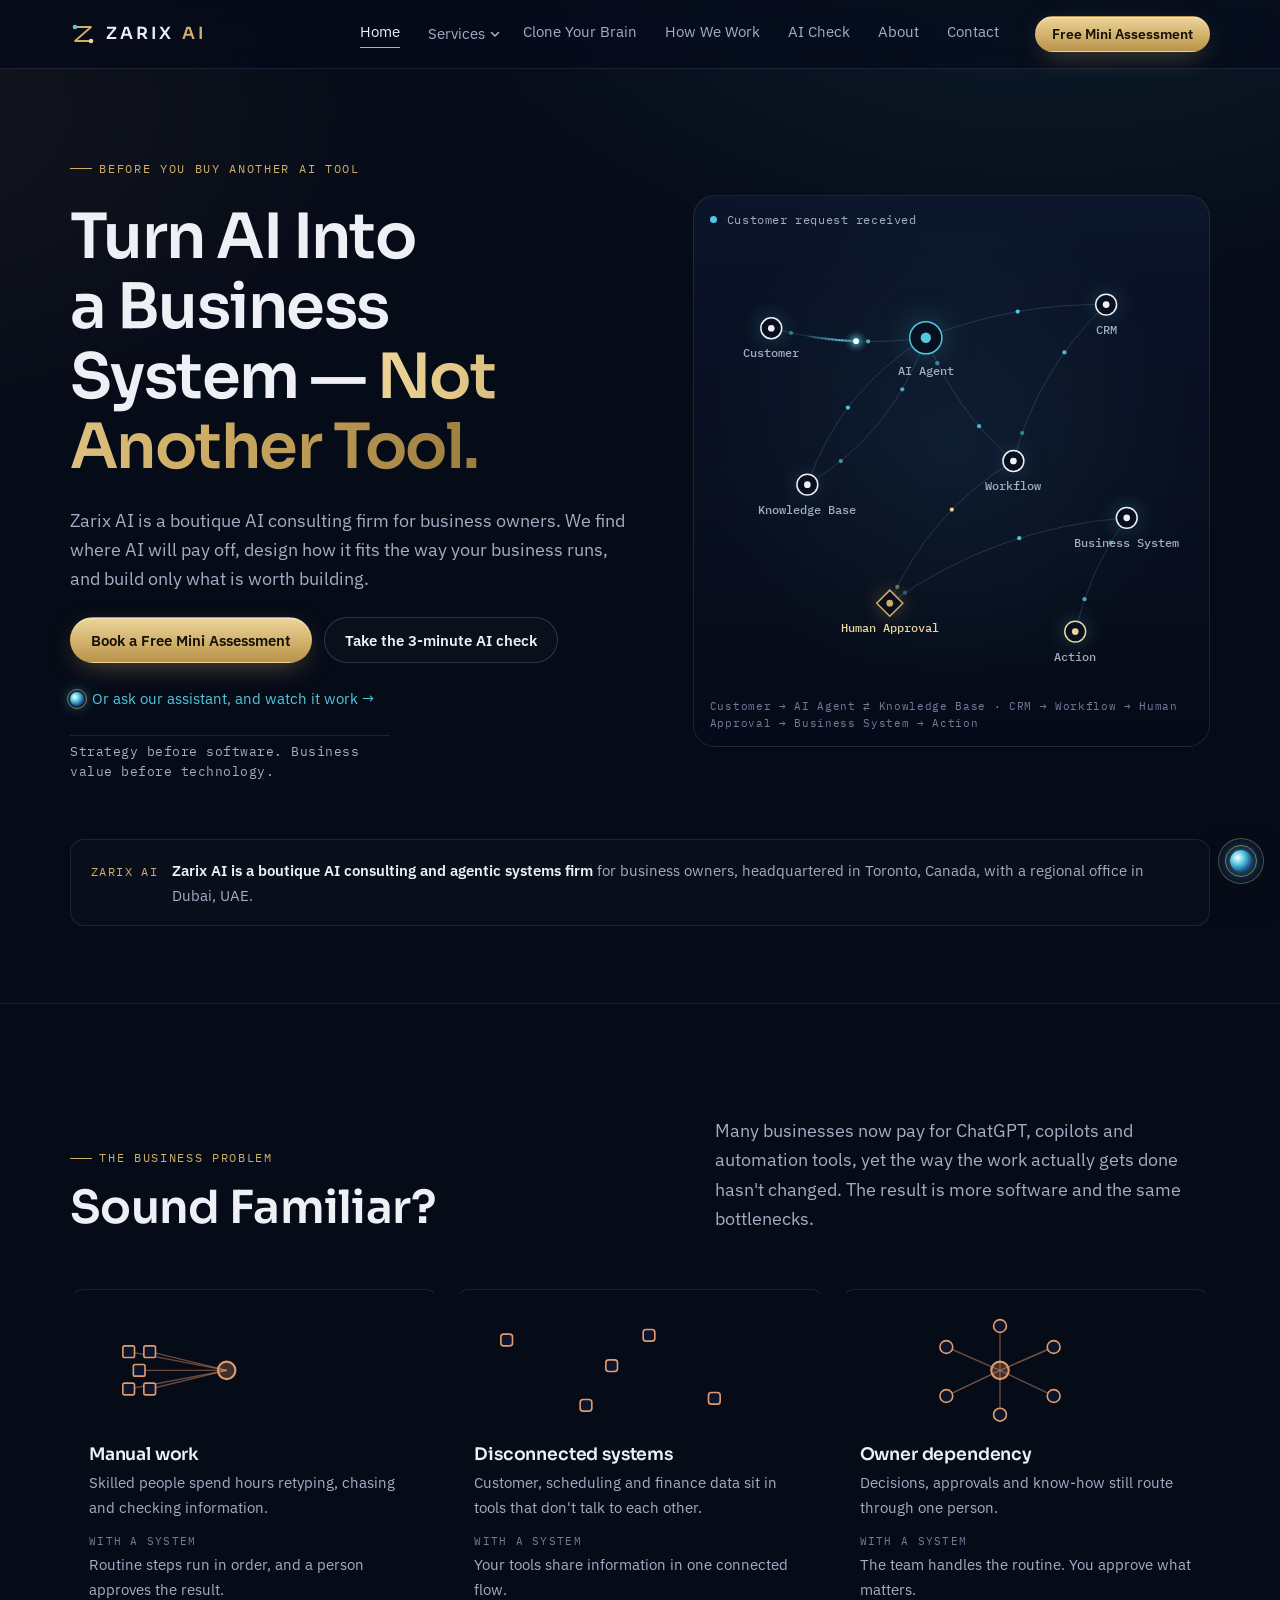
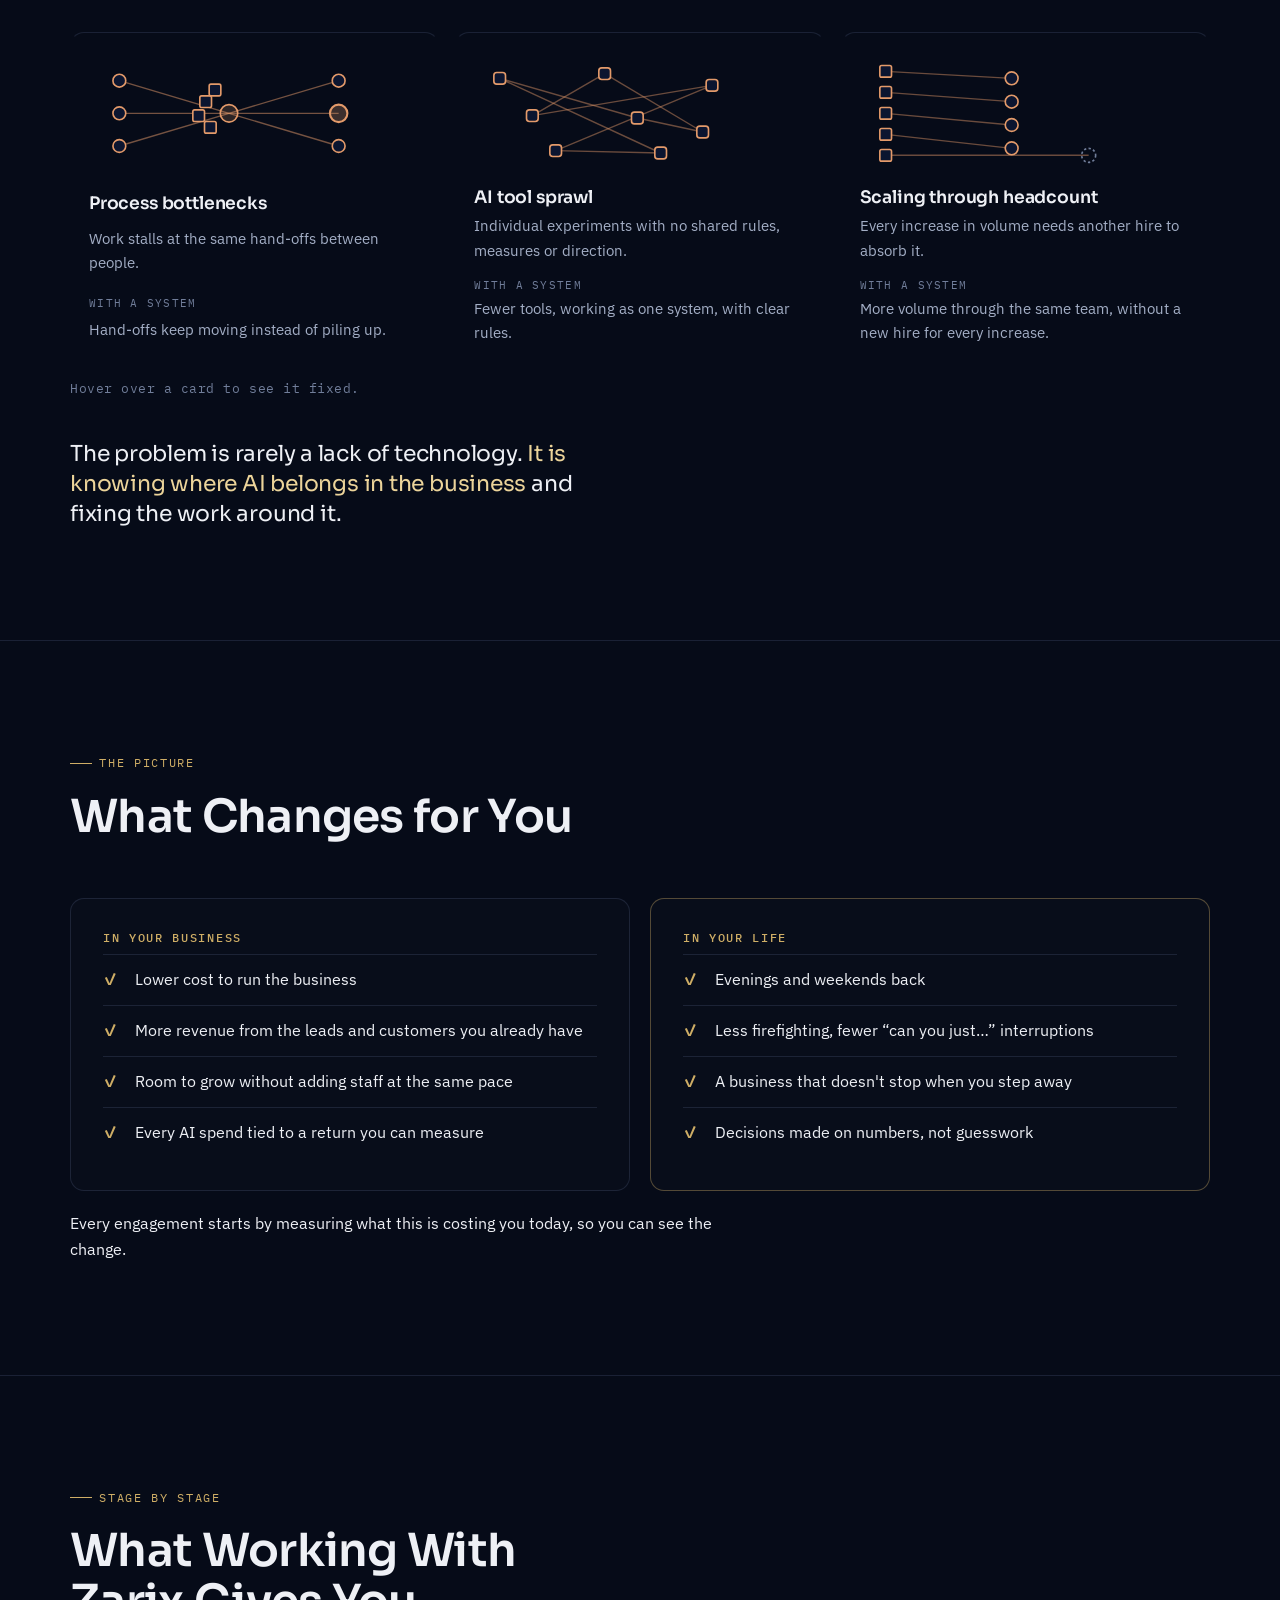
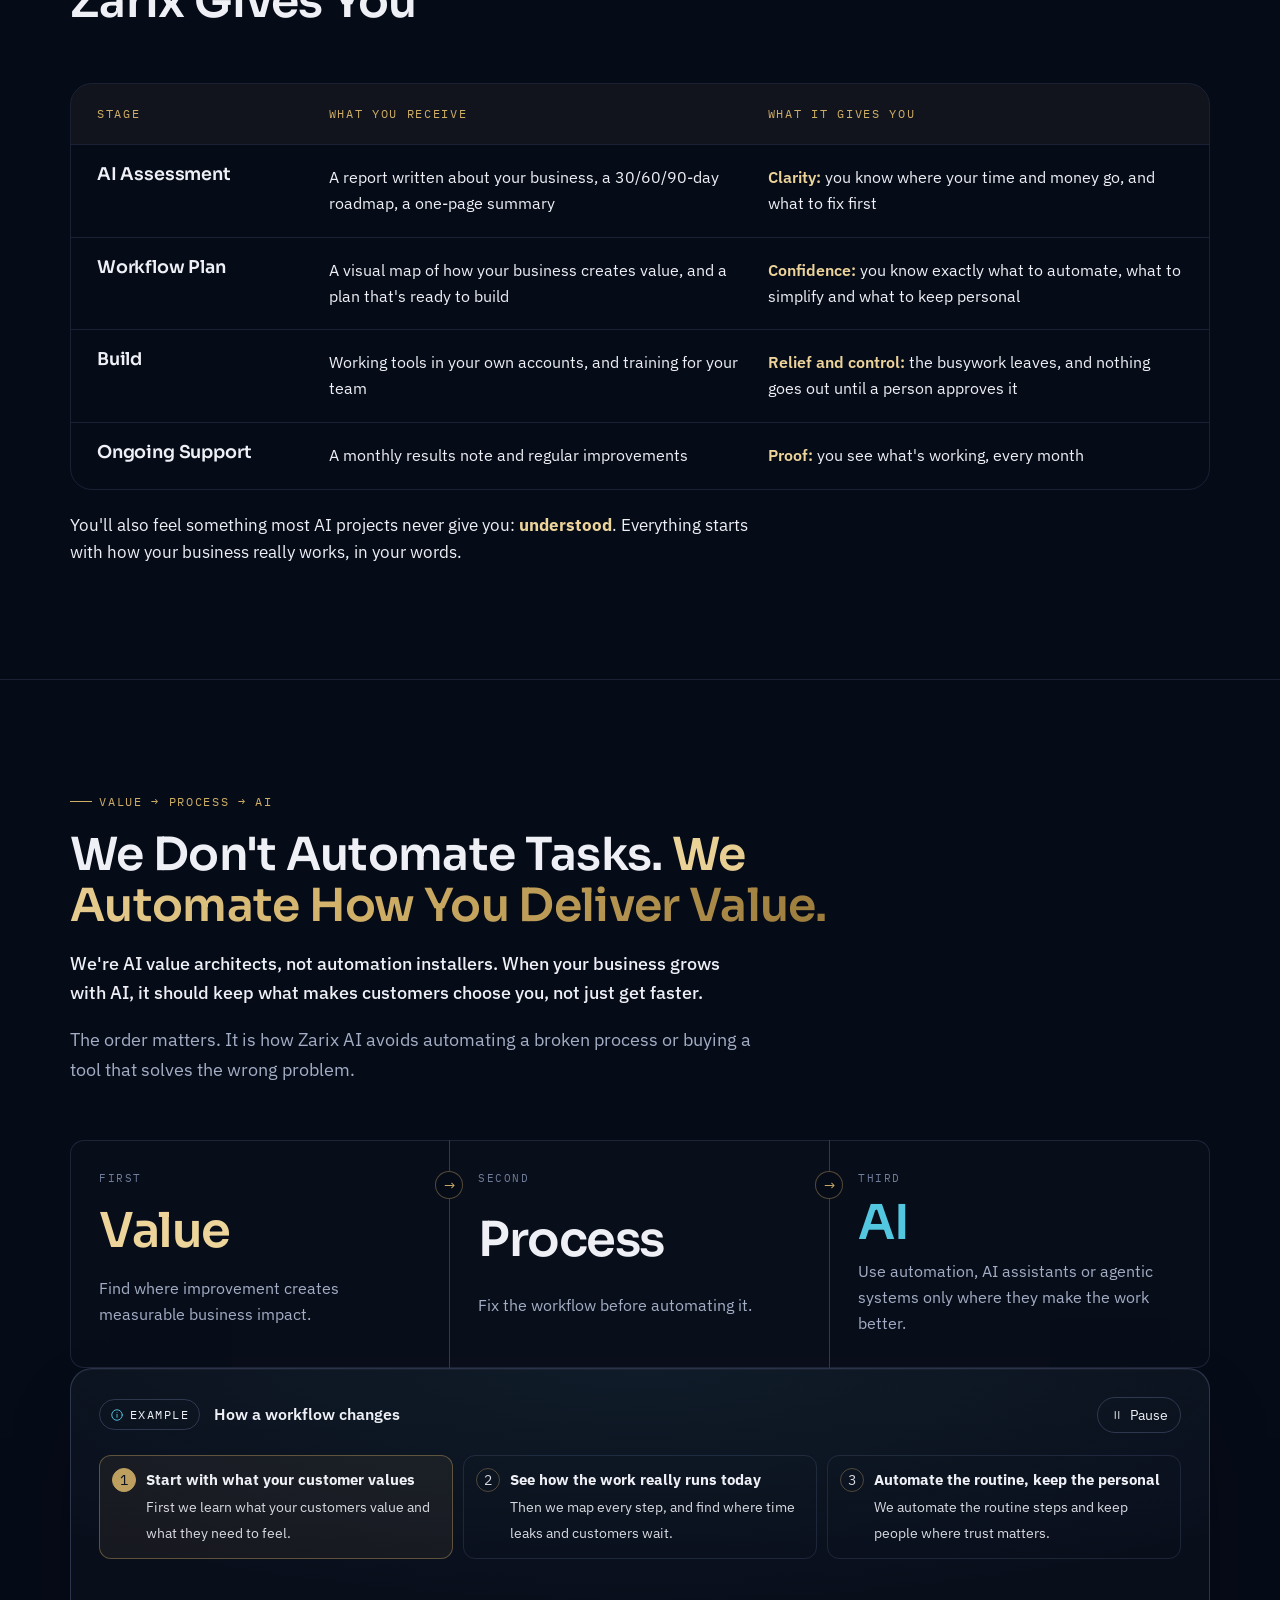
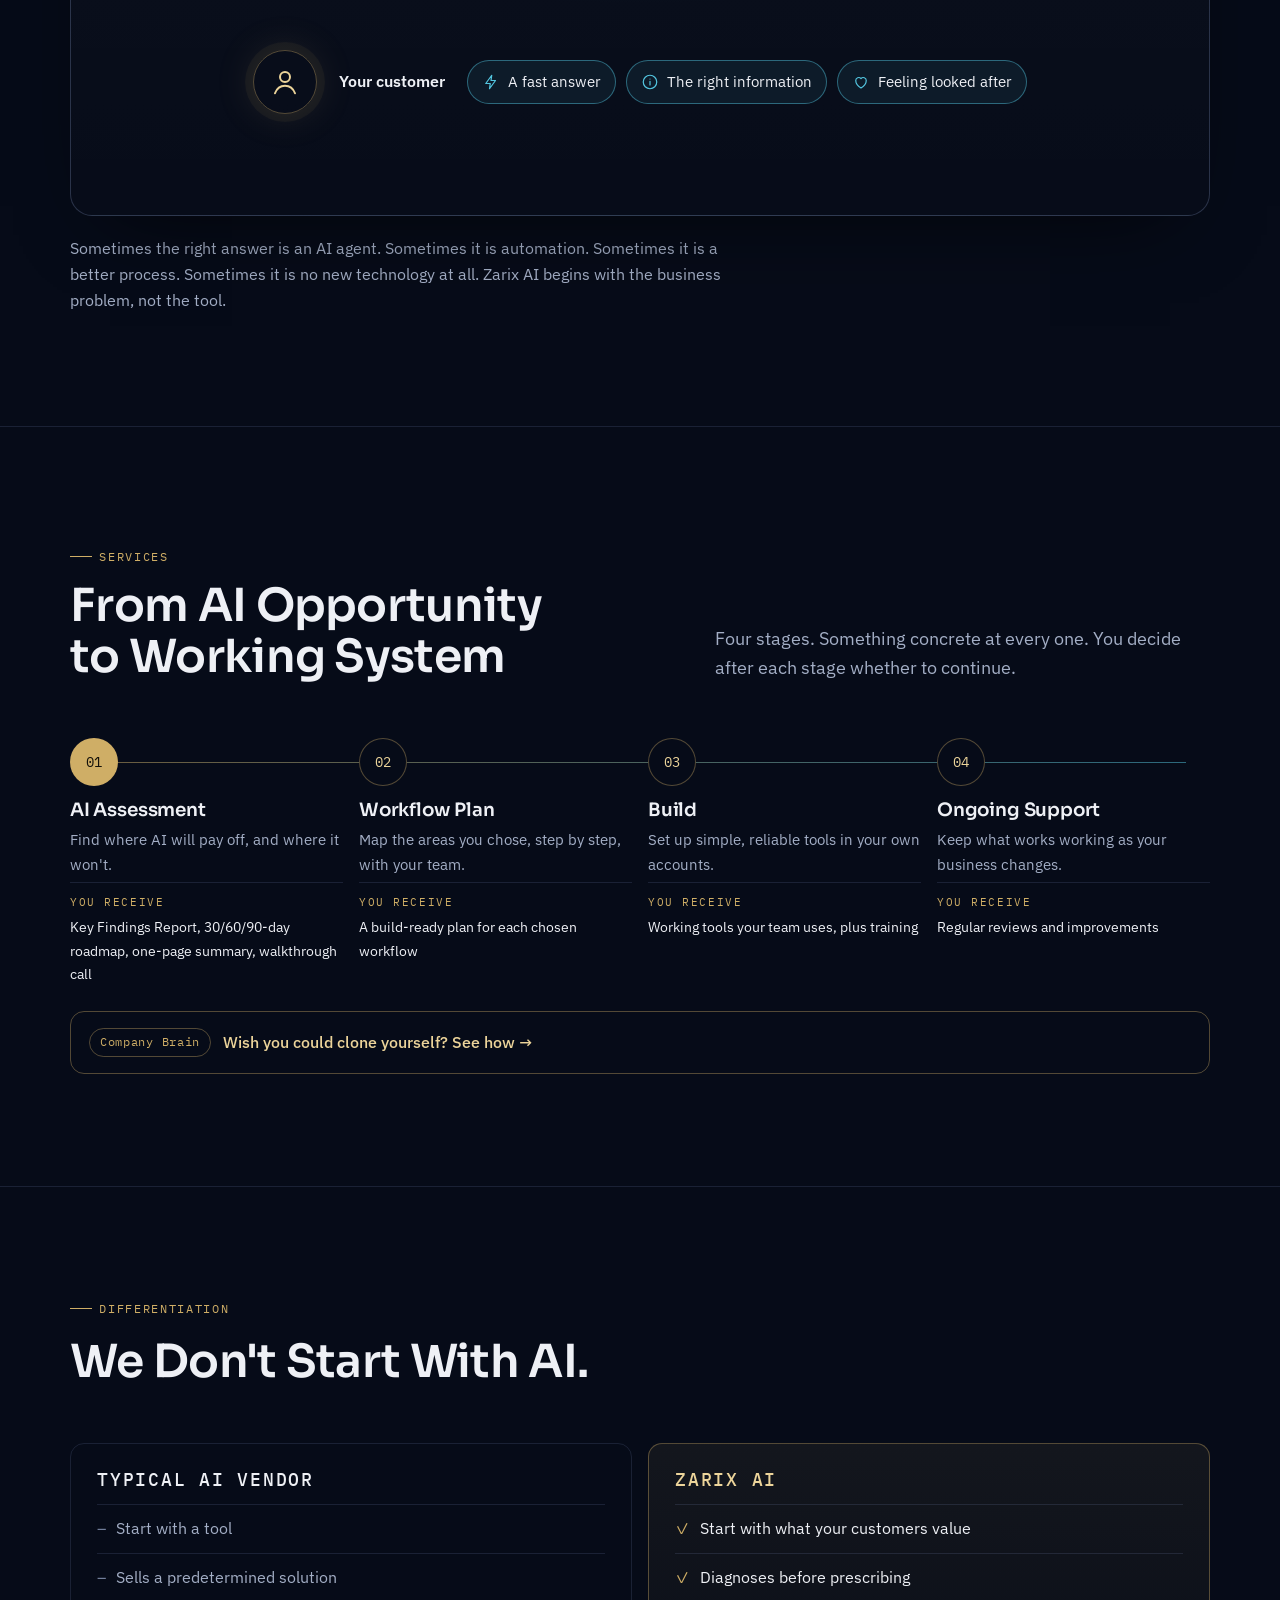
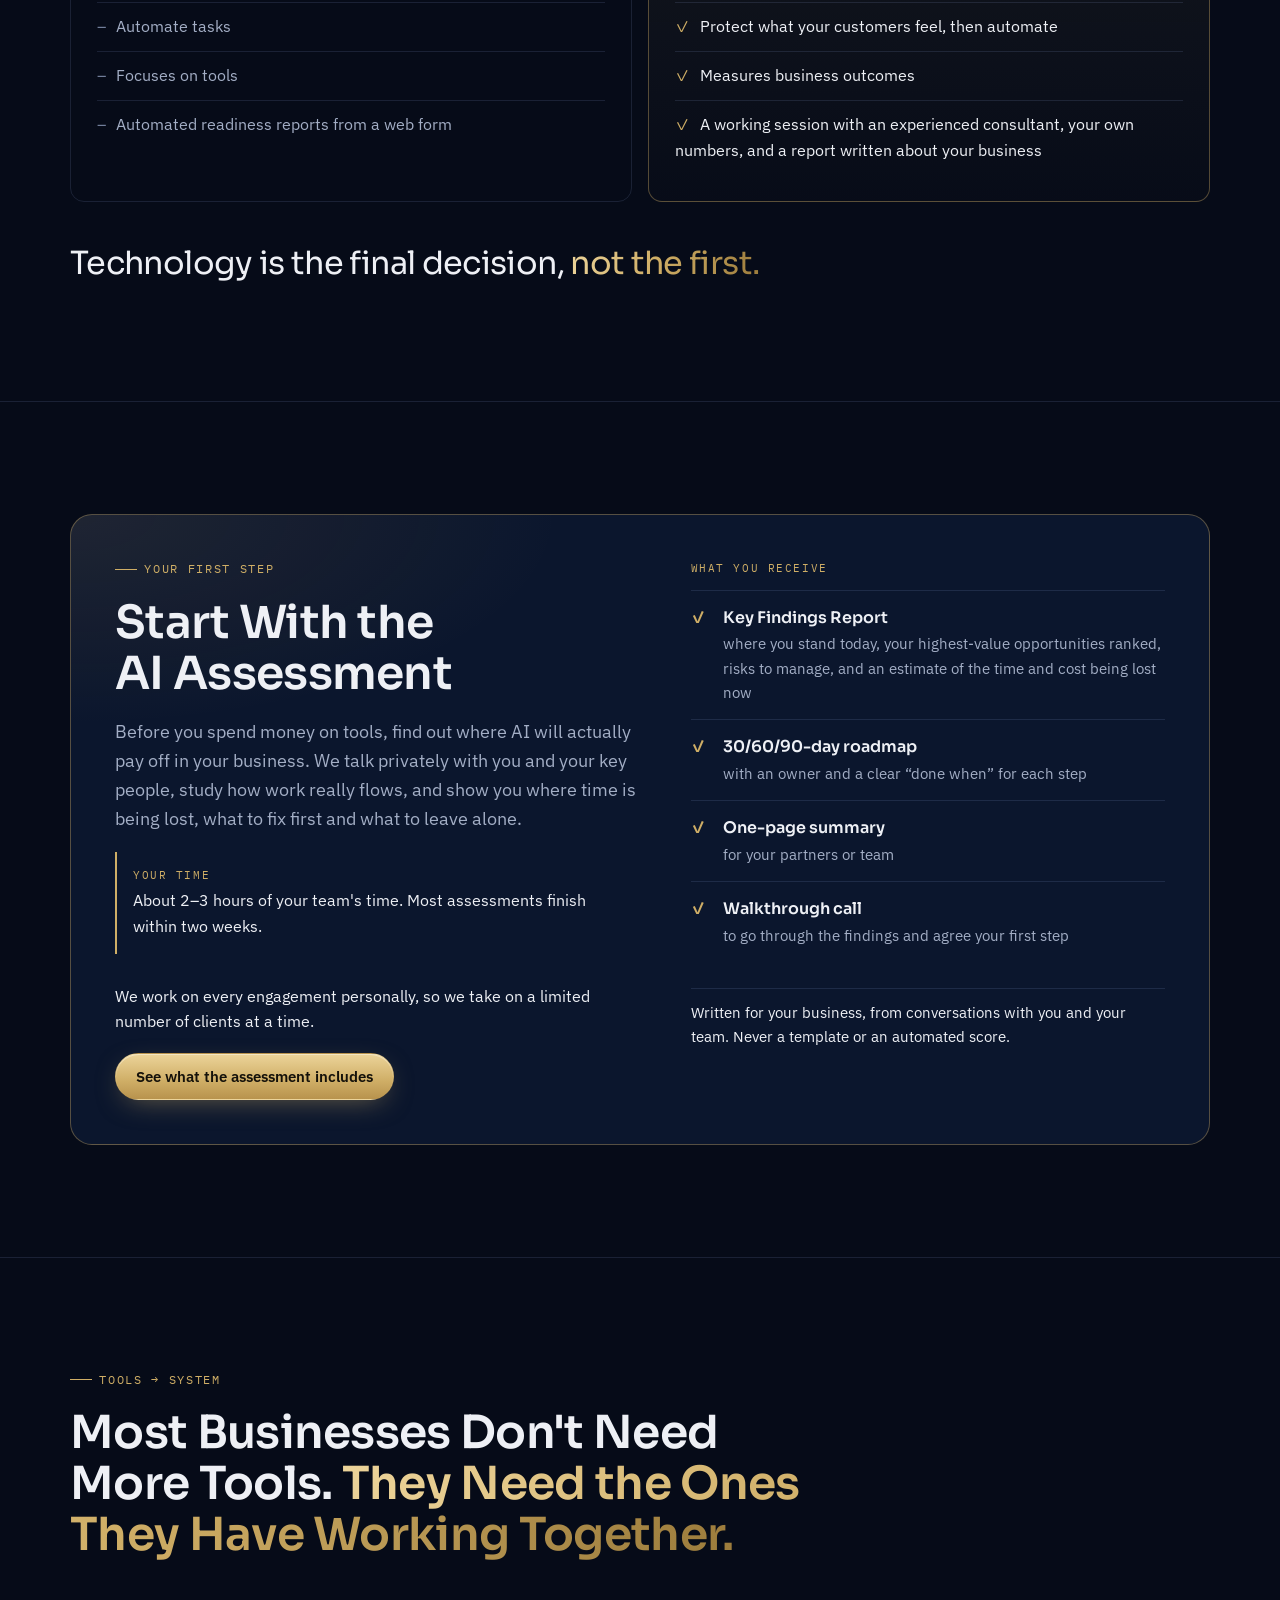
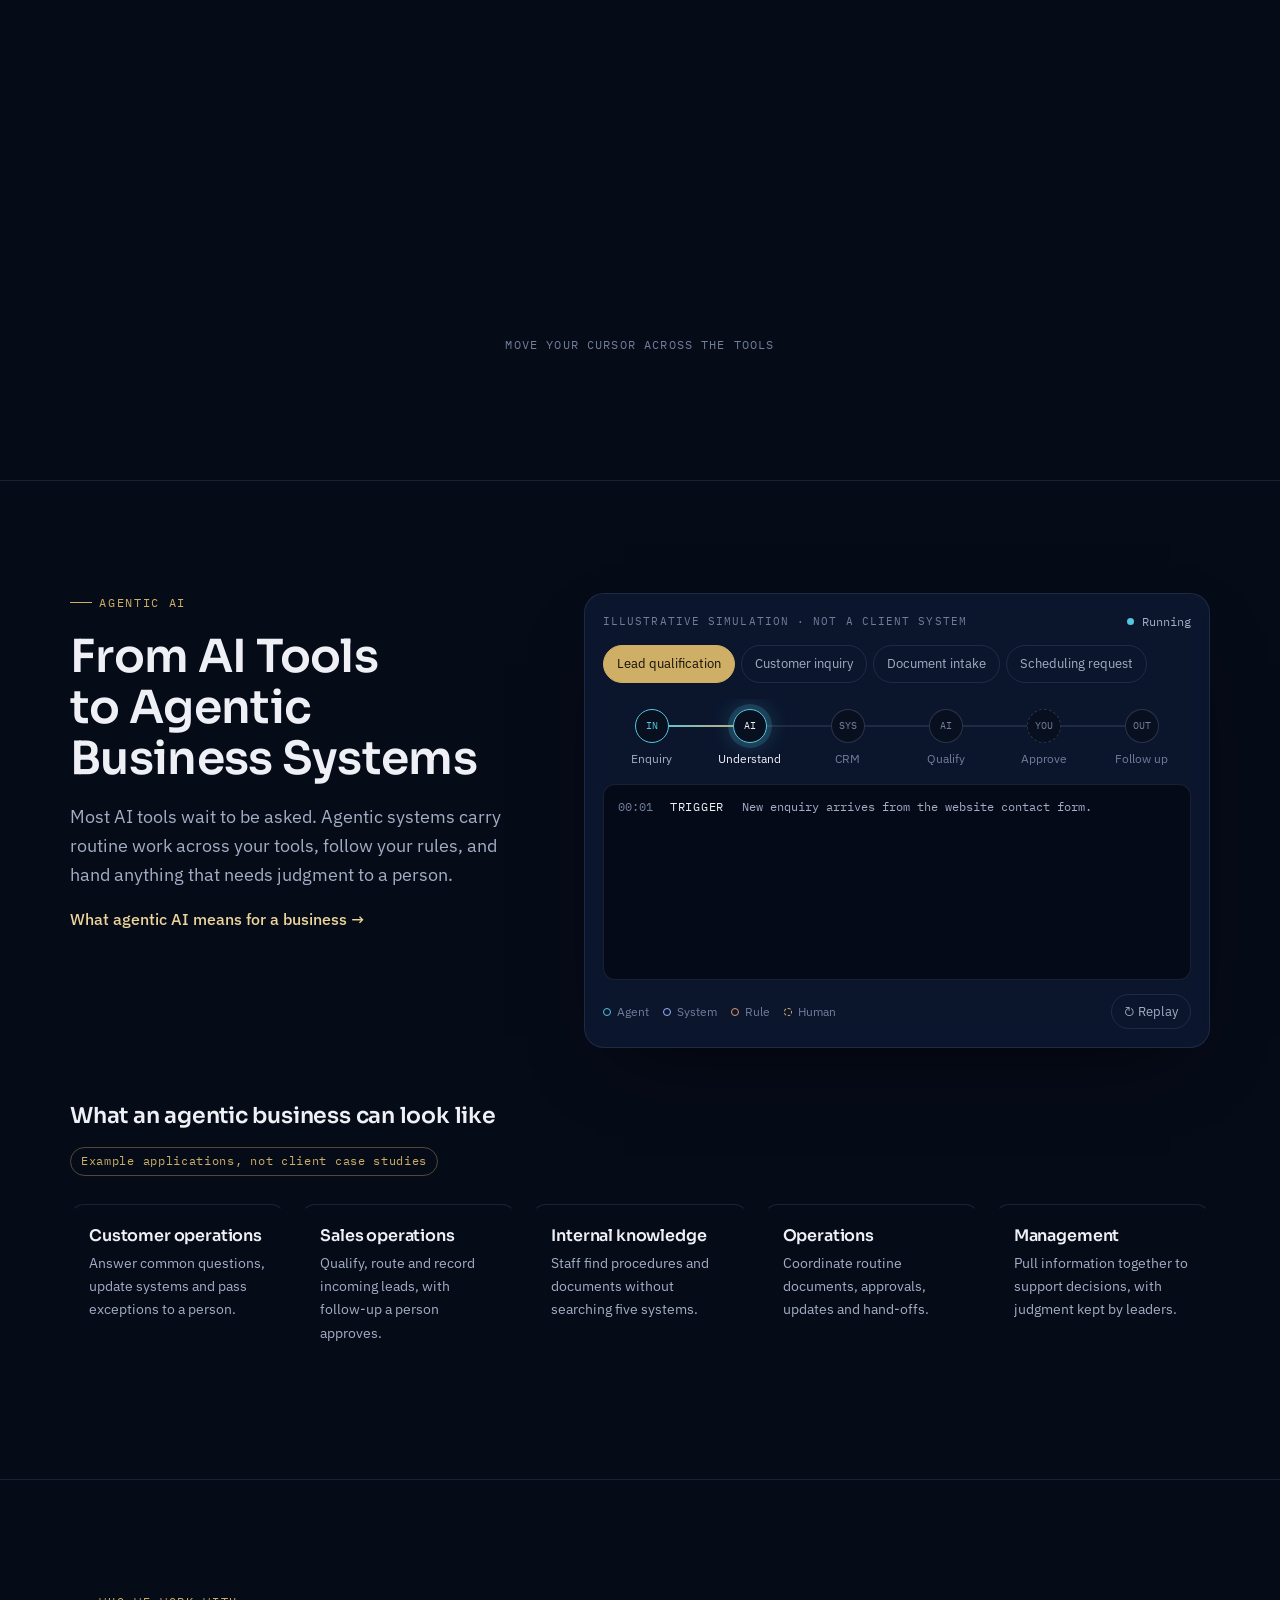
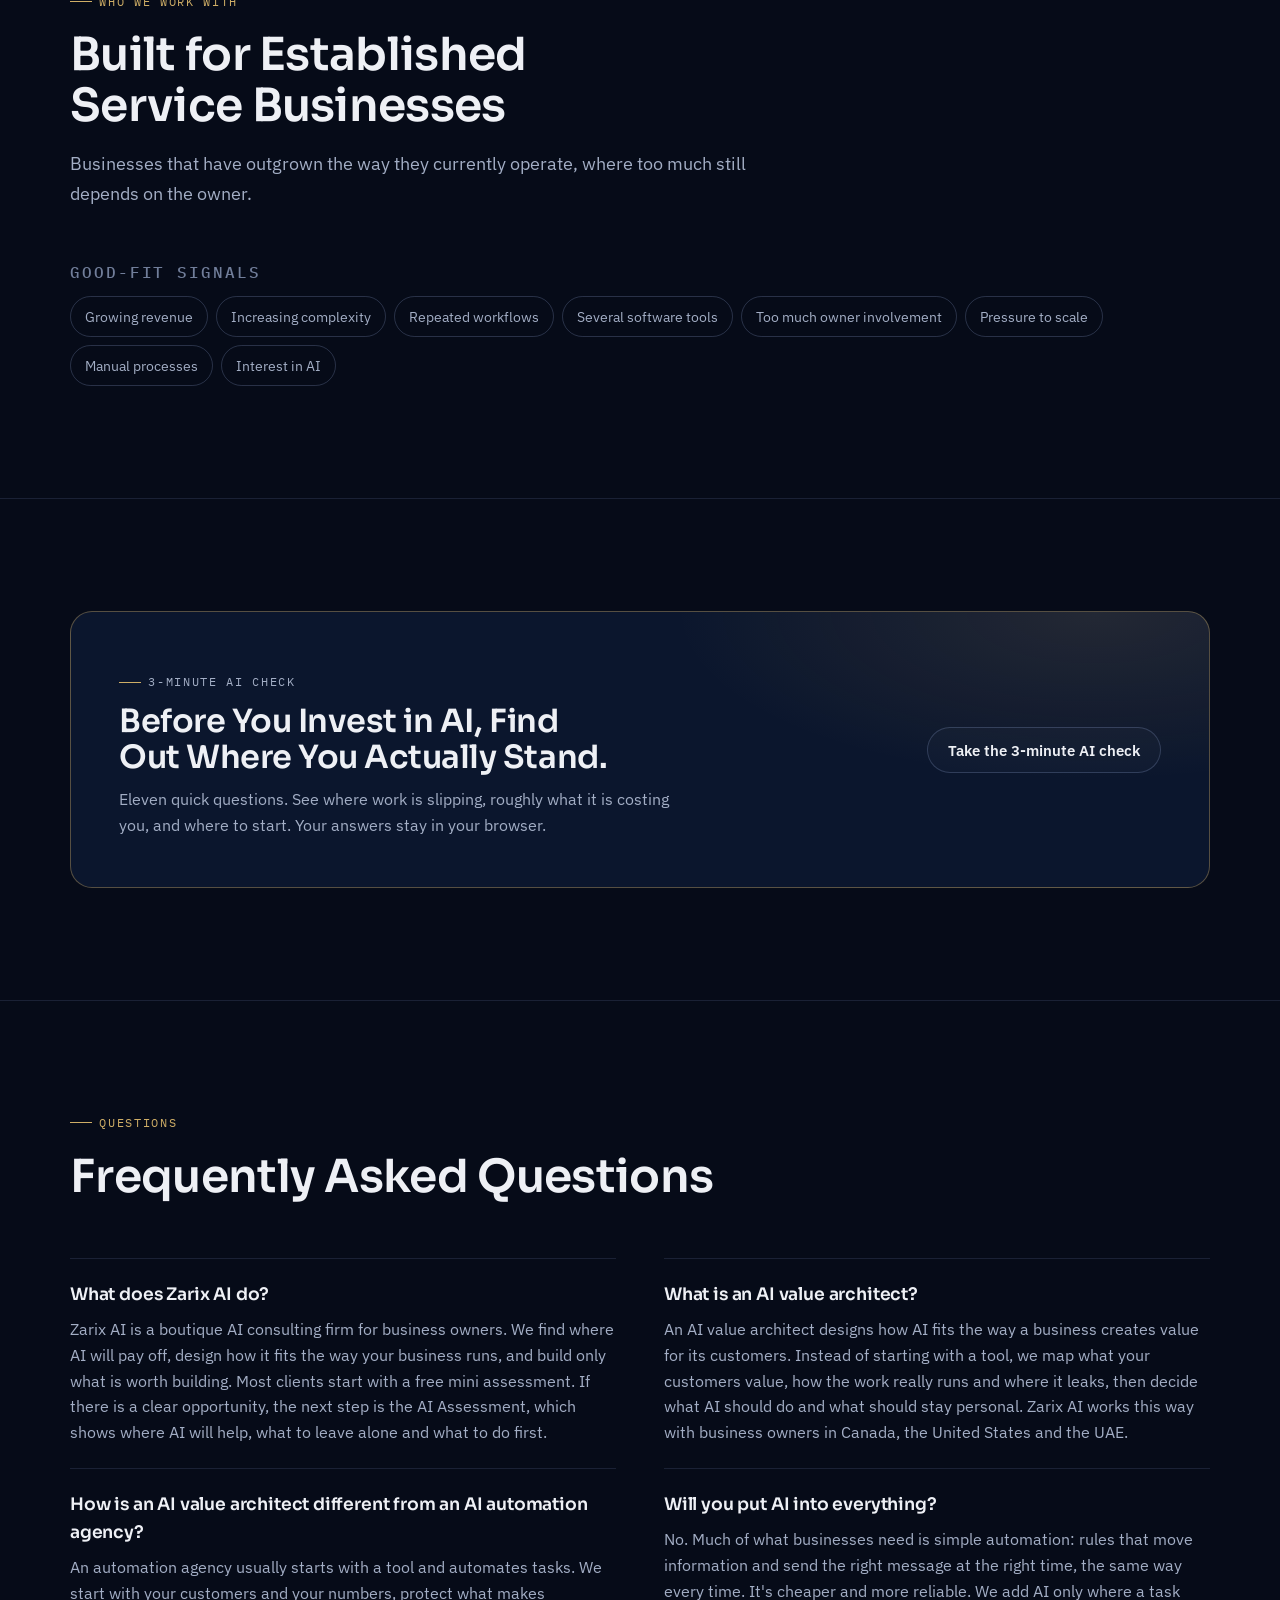
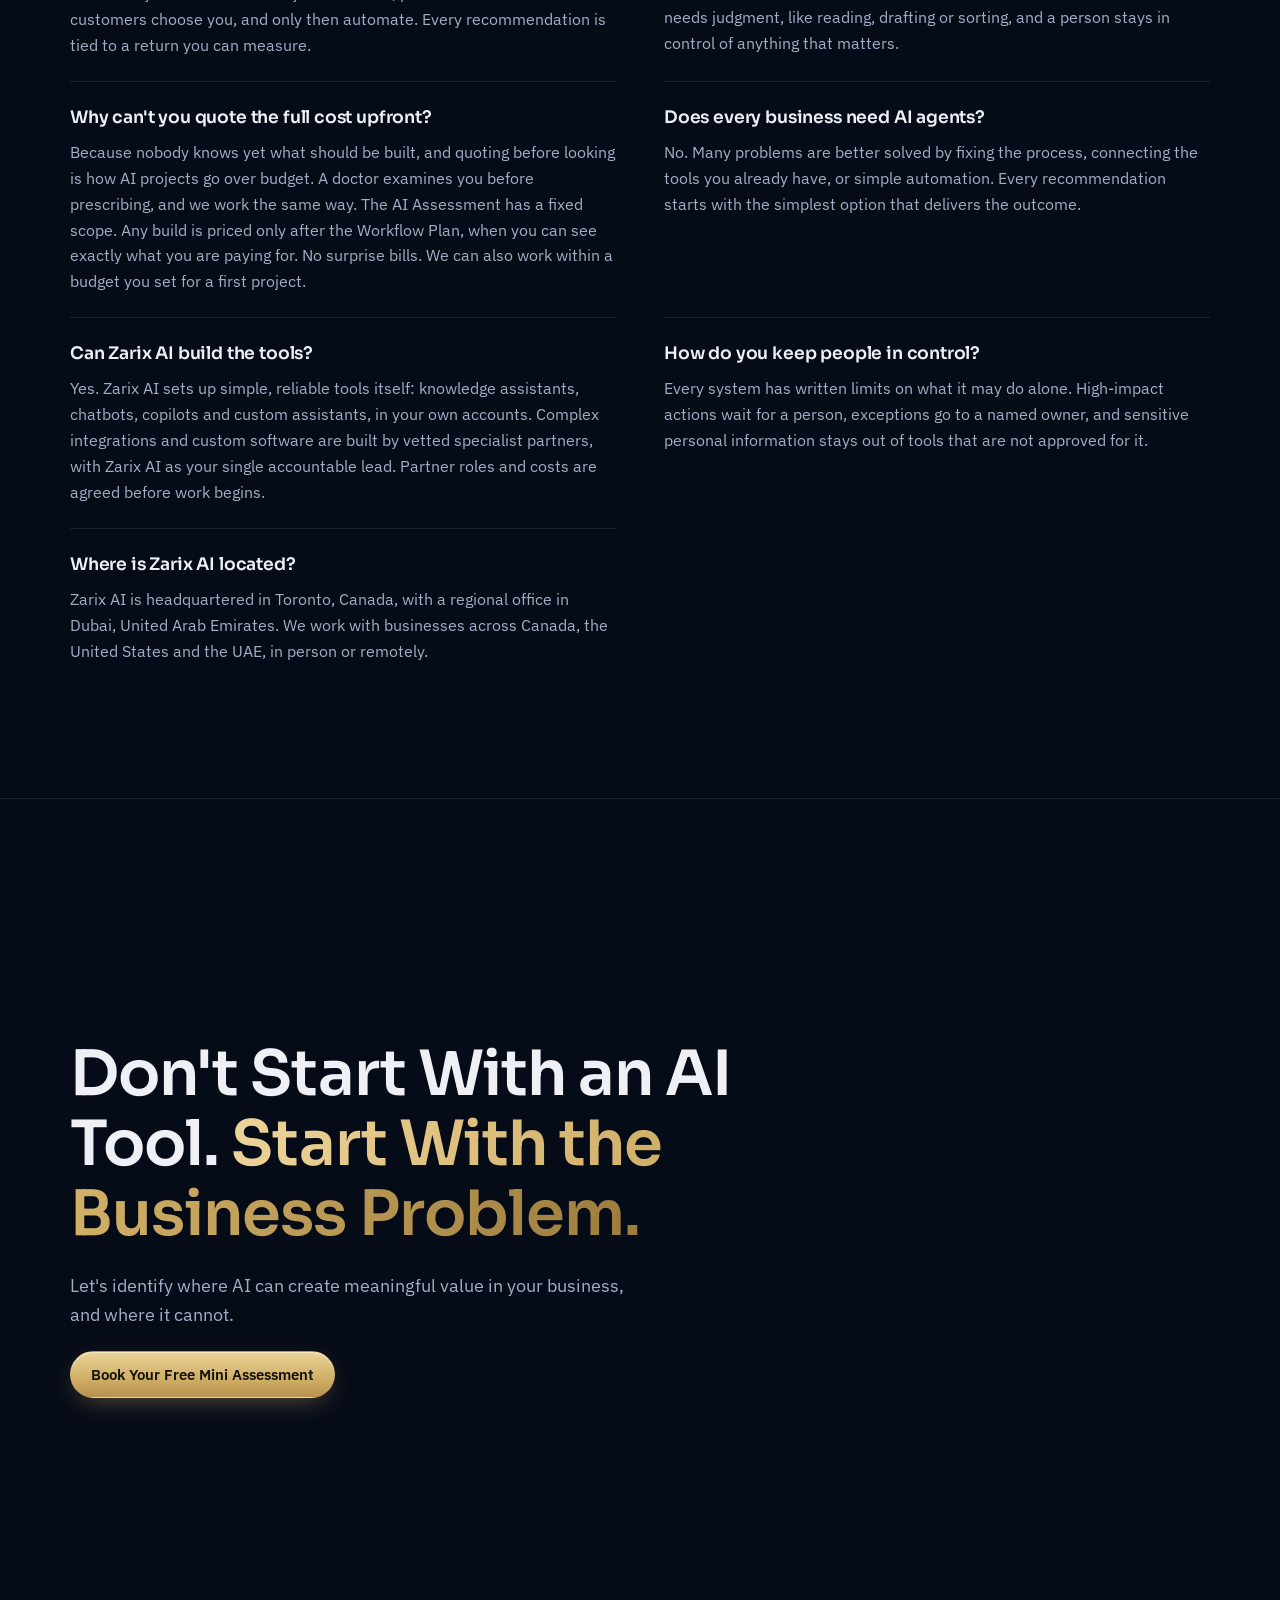
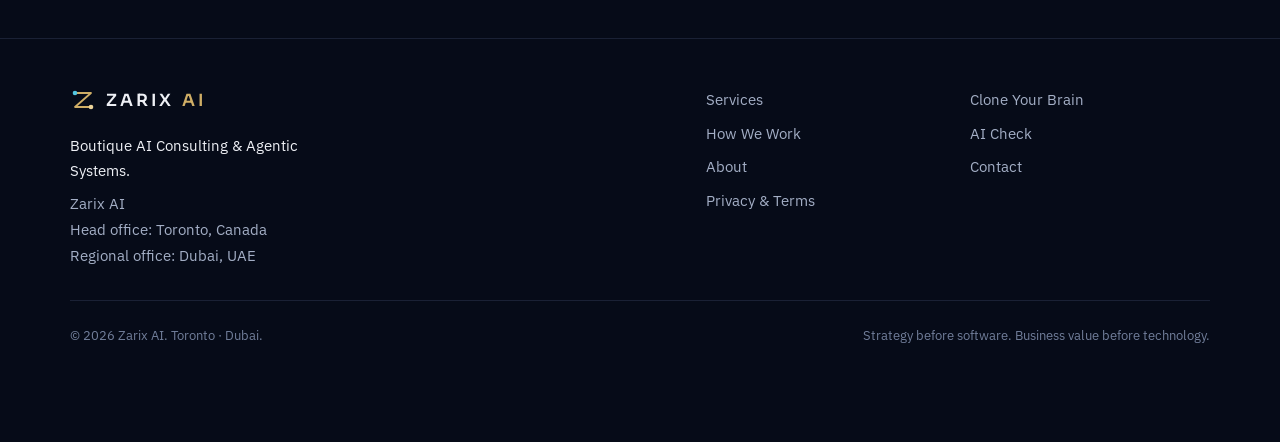
==== commit 0087a4ed: "Add-on service pages: Chatbots & AI Assistants, Digital Twin Videos, Training & Courses (hero exampl" ====
--- a/index.html
+++ b/index.html
@@ -11,7 +11,7 @@
 <link rel="icon" href="img/favicon.svg" type="image/svg+xml"><link rel="icon" href="img/favicon-32.png" sizes="32x32" type="image/png"><link rel="apple-touch-icon" href="img/apple-touch-icon.png">
 <meta name="theme-color" content="#060b18">
 <link rel="preconnect" href="https://fonts.googleapis.com"><link rel="preconnect" href="https://fonts.gstatic.com" crossorigin><link rel="stylesheet" href="https://fonts.googleapis.com/css2?family=IBM+Plex+Mono:wght@400;500&family=IBM+Plex+Sans:wght@400;500;600&family=Sora:wght@500;600&display=swap">
-<link rel="stylesheet" href="styles.css?v=20261125d">
+<link rel="stylesheet" href="styles.css?v=20261125e">
 <script type="application/ld+json">{"@context": "https://schema.org", "@type": "ProfessionalService", "@id": "https://zarix.ai/#org", "name": "Zarix AI", "legalName": "Zarix AI", "alternateName": "Zarix", "url": "https://zarix.ai/", "description": "Zarix AI is a boutique AI consulting and agentic systems firm for business owners, offering AI consulting, AI readiness assessment and workflow automation. Headquartered in Toronto, Canada, with a regional office in Dubai, UAE.", "address": {"@type": "PostalAddress", "addressLocality": "Toronto", "addressRegion": "ON", "addressCountry": "CA"}, "location": [{"@type": "Place", "name": "Zarix AI head office", "address": {"@type": "PostalAddress", "addressLocality": "Toronto", "addressRegion": "ON", "addressCountry": "CA"}}, {"@type": "Place", "name": "Zarix AI regional office", "address": {"@type": "PostalAddress", "addressLocality": "Dubai", "addressCountry": "AE"}}], "areaServed": [{"@type": "City", "name": "Toronto"}, {"@type": "State", "name": "Ontario"}, {"@type": "Country", "name": "Canada"}, {"@type": "Country", "name": "United States"}, {"@type": "City", "name": "Dubai"}, {"@type": "Country", "name": "United Arab Emirates"}], "knowsAbout": ["AI value architecture", "AI consulting", "AI readiness assessment", "AI strategy", "Agentic AI", "AI assessment", "Business process transformation", "Workflow automation", "AI agents for business", "AI governance"], "slogan": "Boutique AI consulting and agentic systems", "logo": "https://zarix.ai/img/zarix-logo.png", "image": "https://zarix.ai/img/share.jpg", "email": "inquiries@zarix.ai", "sameAs": ["https://www.linkedin.com/company/zarix-ai/", "https://www.google.com/maps?cid=14917575877107764732"]}</script>
 <script type="application/ld+json">{"@context": "https://schema.org", "@type": "WebSite", "@id": "https://zarix.ai/#site", "name": "Zarix AI", "url": "https://zarix.ai/", "publisher": {"@id": "https://zarix.ai/#org"}}</script>
 <script type="application/ld+json">{"@context": "https://schema.org", "@type": "FAQPage", "mainEntity": [{"@type": "Question", "name": "What does Zarix AI do?", "acceptedAnswer": {"@type": "Answer", "text": "Zarix AI is a boutique AI consulting firm for business owners. We find where AI will pay off, design how it fits the way your business runs, and build only what is worth building. Most clients start with a free mini assessment. If there is a clear opportunity, the next step is the AI Assessment, which shows where AI will help, what to leave alone and what to do first."}}, {"@type": "Question", "name": "What is an AI value architect?", "acceptedAnswer": {"@type": "Answer", "text": "An AI value architect designs how AI fits the way a business creates value for its customers. Instead of starting with a tool, we map what your customers value, how the work really runs and where it leaks, then decide what AI should do and what should stay personal. Zarix AI works this way with business owners in Canada, the United States and the UAE."}}, {"@type": "Question", "name": "How is an AI value architect different from an AI automation agency?", "acceptedAnswer": {"@type": "Answer", "text": "An automation agency usually starts with a tool and automates tasks. We start with your customers and your numbers, protect what makes customers choose you, and only then automate. Every recommendation is tied to a return you can measure."}}, {"@type": "Question", "name": "Will you put AI into everything?", "acceptedAnswer": {"@type": "Answer", "text": "No. Much of what businesses need is simple automation: rules that move information and send the right message at the right time, the same way every time. It's cheaper and more reliable. We add AI only where a task needs judgment, like reading, drafting or sorting, and a person stays in control of anything that matters."}}, {"@type": "Question", "name": "Why can't you quote the full cost upfront?", "acceptedAnswer": {"@type": "Answer", "text": "Because nobody knows yet what should be built, and quoting before looking is how AI projects go over budget. A doctor examines you before prescribing, and we work the same way. The AI Assessment has a fixed scope. Any build is priced only after the Workflow Plan, when you can see exactly what you are paying for. No surprise bills. We can also work within a budget you set for a first project."}}, {"@type": "Question", "name": "Does every business need AI agents?", "acceptedAnswer": {"@type": "Answer", "text": "No. Many problems are better solved by fixing the process, connecting the tools you already have, or simple automation. Every recommendation starts with the simplest option that delivers the outcome."}}, {"@type": "Question", "name": "Can Zarix AI build the tools?", "acceptedAnswer": {"@type": "Answer", "text": "Yes. Zarix AI sets up simple, reliable tools itself: knowledge assistants, chatbots, copilots and custom assistants, in your own accounts. Complex integrations and custom software are built by vetted specialist partners, with Zarix AI as your single accountable lead. Partner roles and costs are agreed before work begins."}}, {"@type": "Question", "name": "How do you keep people in control?", "acceptedAnswer": {"@type": "Answer", "text": "Every system has written limits on what it may do alone. High-impact actions wait for a person, exceptions go to a named owner, and sensitive personal information stays out of tools that are not approved for it."}}, {"@type": "Question", "name": "Where is Zarix AI located?", "acceptedAnswer": {"@type": "Answer", "text": "Zarix AI is headquartered in Toronto, Canada, with a regional office in Dubai, United Arab Emirates. We work with businesses across Canada, the United States and the UAE, in person or remotely."}}], "isPartOf": {"@id": "https://zarix.ai/#site"}, "publisher": {"@id": "https://zarix.ai/#org"}}</script>
@@ -22,7 +22,7 @@
 <header class="site-header"><div class="wrap nav">
 <a class="brand" href="index.html" aria-label="Zarix AI home"><svg width="26" height="26" viewBox="0 0 26 26" aria-hidden="true" focusable="false"><path d="M5 6h16L5 20h16" fill="none" stroke="#cfae66" stroke-width="1.8" stroke-linecap="round" stroke-linejoin="round"/><circle cx="5" cy="6" r="2.3" fill="#53c6e0"/><circle cx="21" cy="20" r="2.3" fill="#ecd49a"/></svg>ZARIX<small>AI</small></a>
 <button class="nav-toggle" type="button" aria-expanded="false" aria-controls="nav-links">Menu</button>
-<ul class="nav-links" id="nav-links"><li><a href="index.html" aria-current="page">Home</a></li><li class="has-sub"><a href="services.html">Services</a><button class="sub-toggle" type="button" aria-expanded="false" aria-controls="svc-menu" aria-label="Show all services"><svg width="12" height="12" viewBox="0 0 12 12" aria-hidden="true"><path d="M2.5 4.5 6 8l3.5-3.5" fill="none" stroke="currentColor" stroke-width="1.6" stroke-linecap="round" stroke-linejoin="round"></path></svg></button><div class="sub-menu" id="svc-menu"><p class="sub-head">Our services</p><ul><li><a href="services.html#assessment"><span class="sub-t">AI Assessment</span><span class="sub-d">Find where AI will pay off, and where it won't.</span></a></li><li><a href="services.html#workflow-plan"><span class="sub-t">Workflow Plan</span><span class="sub-d">A build-ready plan for each workflow you choose.</span></a></li><li><a href="services.html#build"><span class="sub-t">Build</span><span class="sub-d">Simple, reliable tools set up in your own accounts.</span></a></li><li><a href="services.html#support"><span class="sub-t">Ongoing Support</span><span class="sub-d">Keep what works working as you grow.</span></a></li><li><a href="clone-your-brain.html"><span class="sub-t">Clone Your Brain</span><span class="sub-d">Your know-how in one place your team can ask.</span></a></li><li><a href="services.html#digital-twin"><span class="sub-t">Digital Twin</span><span class="sub-d">Optional add-on, quoted per project.</span></a></li><li><a href="services.html#assistants"><span class="sub-t">Chatbots &amp; AI Assistants</span><span class="sub-d">Answer customers and support your team.</span></a></li><li><a href="services.html#training"><span class="sub-t">Training &amp; Courses</span><span class="sub-d">Practical workshops and courses for your team.</span></a></li></ul><a class="sub-all" href="services.html">See all services &rarr;</a></div></li><li><a href="clone-your-brain.html">Clone Your Brain</a></li><li><a href="how-we-work.html">How We Work</a></li><li><a href="ai-readiness.html">AI Check</a></li><li><a href="about.html">About</a></li><li><a href="contact.html">Contact</a></li></ul>
+<ul class="nav-links" id="nav-links"><li><a href="index.html" aria-current="page">Home</a></li><li class="has-sub"><a href="services.html">Services</a><button class="sub-toggle" type="button" aria-expanded="false" aria-controls="svc-menu" aria-label="Show all services"><svg width="12" height="12" viewBox="0 0 12 12" aria-hidden="true"><path d="M2.5 4.5 6 8l3.5-3.5" fill="none" stroke="currentColor" stroke-width="1.6" stroke-linecap="round" stroke-linejoin="round"></path></svg></button><div class="sub-menu" id="svc-menu"><p class="sub-head">Our services</p><ul><li><a href="services.html#assessment"><span class="sub-t">AI Assessment</span><span class="sub-d">Find where AI will pay off, and where it won't.</span></a></li><li><a href="services.html#workflow-plan"><span class="sub-t">Workflow Plan</span><span class="sub-d">A build-ready plan for each workflow you choose.</span></a></li><li><a href="services.html#build"><span class="sub-t">Build</span><span class="sub-d">Simple, reliable tools set up in your own accounts.</span></a></li><li><a href="services.html#support"><span class="sub-t">Ongoing Support</span><span class="sub-d">Keep what works working as you grow.</span></a></li><li><a href="clone-your-brain.html"><span class="sub-t">Clone Your Brain</span><span class="sub-d">Your know-how in one place your team can ask.</span></a></li><li><a href="digital-twin.html"><span class="sub-t">Digital Twin</span><span class="sub-d">Optional add-on, quoted per project.</span></a></li><li><a href="chatbots-ai-assistants.html"><span class="sub-t">Chatbots &amp; AI Assistants</span><span class="sub-d">Answer customers and support your team.</span></a></li><li><a href="ai-training.html"><span class="sub-t">Training &amp; Courses</span><span class="sub-d">Practical workshops and courses for your team.</span></a></li></ul><a class="sub-all" href="services.html">See all services &rarr;</a></div></li><li><a href="clone-your-brain.html">Clone Your Brain</a></li><li><a href="how-we-work.html">How We Work</a></li><li><a href="ai-readiness.html">AI Check</a></li><li><a href="about.html">About</a></li><li><a href="contact.html">Contact</a></li></ul>
 <a class="btn btn-gold btn-sm" href="contact.html#book">Free Mini Assessment</a>
 </div></header>
 <main id="main">
@@ -217,8 +217,8 @@
 <div class="foot-base"><span>© <span id="year">2026</span> Zarix AI. Toronto · Dubai.</span><span>Strategy before software. Business value before technology.</span></div>
 </div></footer>
 <div class="mobile-cta"><button type="button" class="mcta-ask" data-open-chat aria-label="Ask Linda AI"><span class="zc-orb" aria-hidden="true"></span><span>Ask</span></button><a class="btn btn-gold" href="contact.html#book">Book a Free Mini Assessment</a></div>
-<script src="site.js?v=20261125d" defer></script>
-<script src="kb.js?v=20261125d" defer></script>
-<script src="chat.js?v=20261125d" defer></script>
+<script src="site.js?v=20261125e" defer></script>
+<script src="kb.js?v=20261125e" defer></script>
+<script src="chat.js?v=20261125e" defer></script>
 </body>
 </html>
--- a/styles.css
+++ b/styles.css
@@ -1228,3 +1228,46 @@
 .tier .svc-extras{border-top:0;padding-block:8px 48px}
 .xcard-feature{border-color:var(--line-gold);margin-bottom:40px}
 @media (min-width:1101px){.tier .svc-extras{grid-template-columns:repeat(3,minmax(0,1fr))}}
+/* Nov 25: add-on service pages */
+.addon-hero .crumbs{margin-bottom:18px}
+.addon-hero-in{display:grid;grid-template-columns:minmax(0,1.05fr) minmax(0,.95fr);gap:clamp(32px,4vw,56px);align-items:center}
+@media (max-width:1000px){.addon-hero-in{grid-template-columns:minmax(0,1fr)}}
+.seq-label{font-family:var(--f-mono);font-size:.74rem;letter-spacing:.08em;color:#c3cbdb}
+.addon-fig .seq-i{opacity:0;transform:translateY(8px);transition:opacity .6s,transform .6s}
+.addon-fig .seq-i.on{opacity:1;transform:none}
+.cd-thread{display:grid;gap:10px}
+.cd-msg{margin:0;max-width:84%;padding:10px 14px;border-radius:14px;font-size:.95rem;line-height:1.45}
+.cd-msg p{margin:0}
+.cd-msg.in{justify-self:start;background:rgba(255,255,255,.06);border:1px solid var(--line-2);color:var(--fg);border-bottom-left-radius:4px}
+.cd-msg.out{justify-self:end;background:rgba(83,198,224,.12);border:1px solid rgba(83,198,224,.45);color:#e8f8fc;border-bottom-right-radius:4px;display:grid;gap:8px}
+.cd-msg.out .ax-chip{justify-self:start}
+.cd-hand{display:flex;gap:8px;flex-wrap:wrap;justify-content:center;margin-top:4px}
+.tw-grid{display:grid;grid-template-columns:minmax(0,.8fr) minmax(0,1.2fr);gap:18px;align-items:center}
+.tw-src{display:grid;gap:12px;justify-items:center;padding:18px 10px;border:1px dashed var(--line-gold);border-radius:16px}
+.tw-face{width:96px;height:96px;fill:none;stroke:var(--gold-hi);stroke-width:2.2}
+.tw-src .ax-chip{white-space:normal;text-align:center}
+.tw-out{list-style:none;margin:0;padding:0;display:grid;gap:10px}
+.tw-out li{display:flex;gap:12px;align-items:center;padding:12px;border:1px solid var(--line-2);border-radius:12px;background:rgba(255,255,255,.03)}
+.tw-play{display:grid;place-items:center;width:40px;height:40px;border-radius:10px;background:rgba(83,198,224,.14);color:var(--cyan);flex:none}
+.tw-out strong{display:block;color:var(--fg);font-size:.95rem}
+.tw-out em{font-style:normal;font-size:.8rem;color:var(--gold-hi)}
+@media (max-width:520px){.tw-grid{grid-template-columns:minmax(0,1fr)}}
+.tr-steps{list-style:none;margin:0 0 16px;padding:0;display:grid;gap:8px}
+.tr-steps li{display:flex;gap:12px;align-items:center;padding:10px 12px;border:1px solid var(--line-2);border-radius:10px;color:var(--fg);font-size:.95rem}
+.tr-steps .n{font-family:var(--f-mono);color:var(--gold);font-size:.8rem}
+.tr-team{display:grid;grid-template-columns:repeat(8,minmax(0,1fr));gap:8px;margin-bottom:14px}
+.tr-team span{display:grid;place-items:center;aspect-ratio:1;border-radius:50%;border:1px solid var(--line-2);color:#5d6a86;transition:all .6s}
+.tr-team span.on0,.tr-team span.on{border-color:var(--cyan);color:var(--cyan);background:rgba(83,198,224,.12)}
+.tr-team .ax-ic{width:60%;height:60%}
+.tr-rules{display:flex;gap:8px;flex-wrap:wrap;justify-content:center}
+.steps4{display:grid;grid-template-columns:repeat(4,minmax(0,1fr));gap:16px;list-style:none;margin:0;padding:0}
+.steps4 li{border:1px solid var(--line);border-radius:var(--r);padding:24px;display:grid;gap:10px;align-content:start;background:rgba(255,255,255,.012)}
+.steps4 .n{font-family:var(--f-mono);color:var(--gold);font-size:.8rem;letter-spacing:.12em}
+.steps4 h3{font-size:1.15rem}
+.steps4 p{color:#c3cbdb;margin:0}
+@media (max-width:1000px){.steps4{grid-template-columns:repeat(2,minmax(0,1fr))}}
+@media (max-width:600px){.steps4{grid-template-columns:minmax(0,1fr)}}
+.principles li span{display:block;color:#c3cbdb;margin-top:4px}
+.principles.three-col{grid-template-columns:repeat(3,minmax(0,1fr))}
+@media (max-width:860px){.principles.three-col{grid-template-columns:minmax(0,1fr)}}
+.xcard .more-link{justify-self:start}
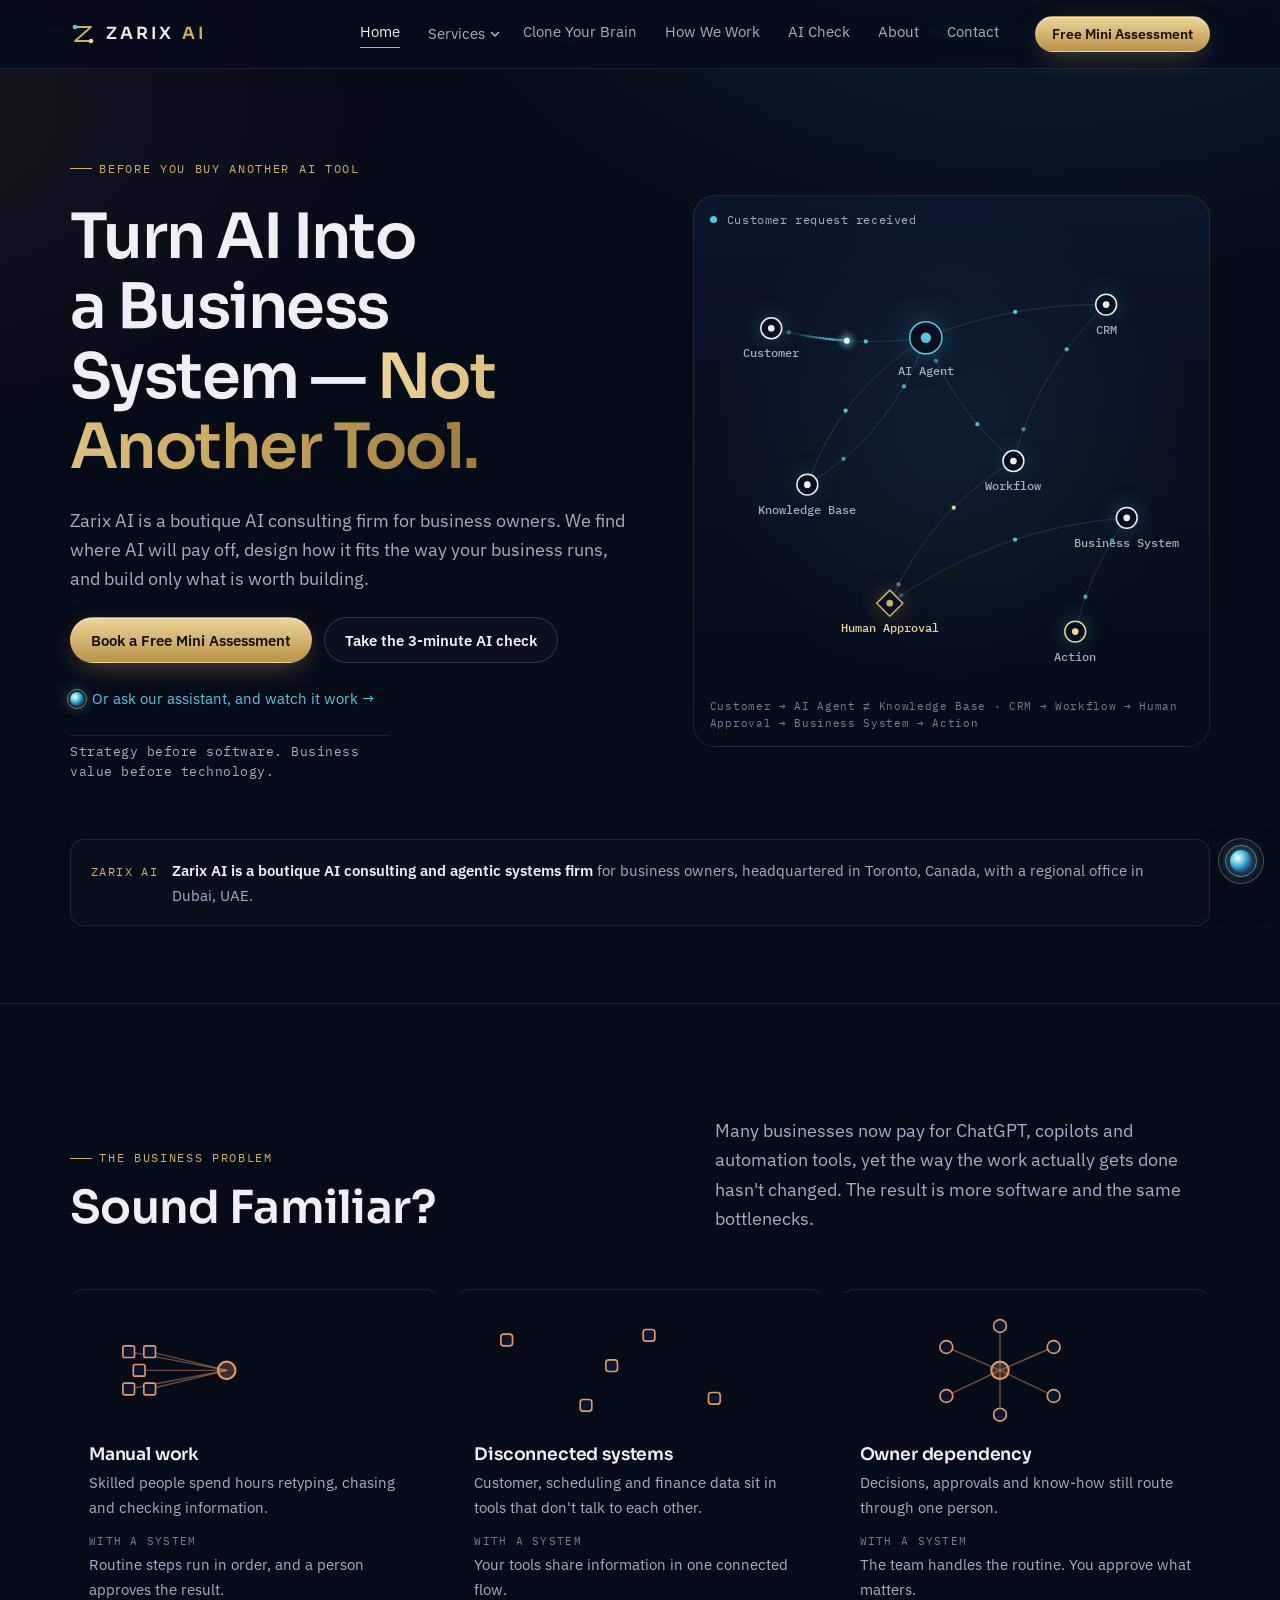
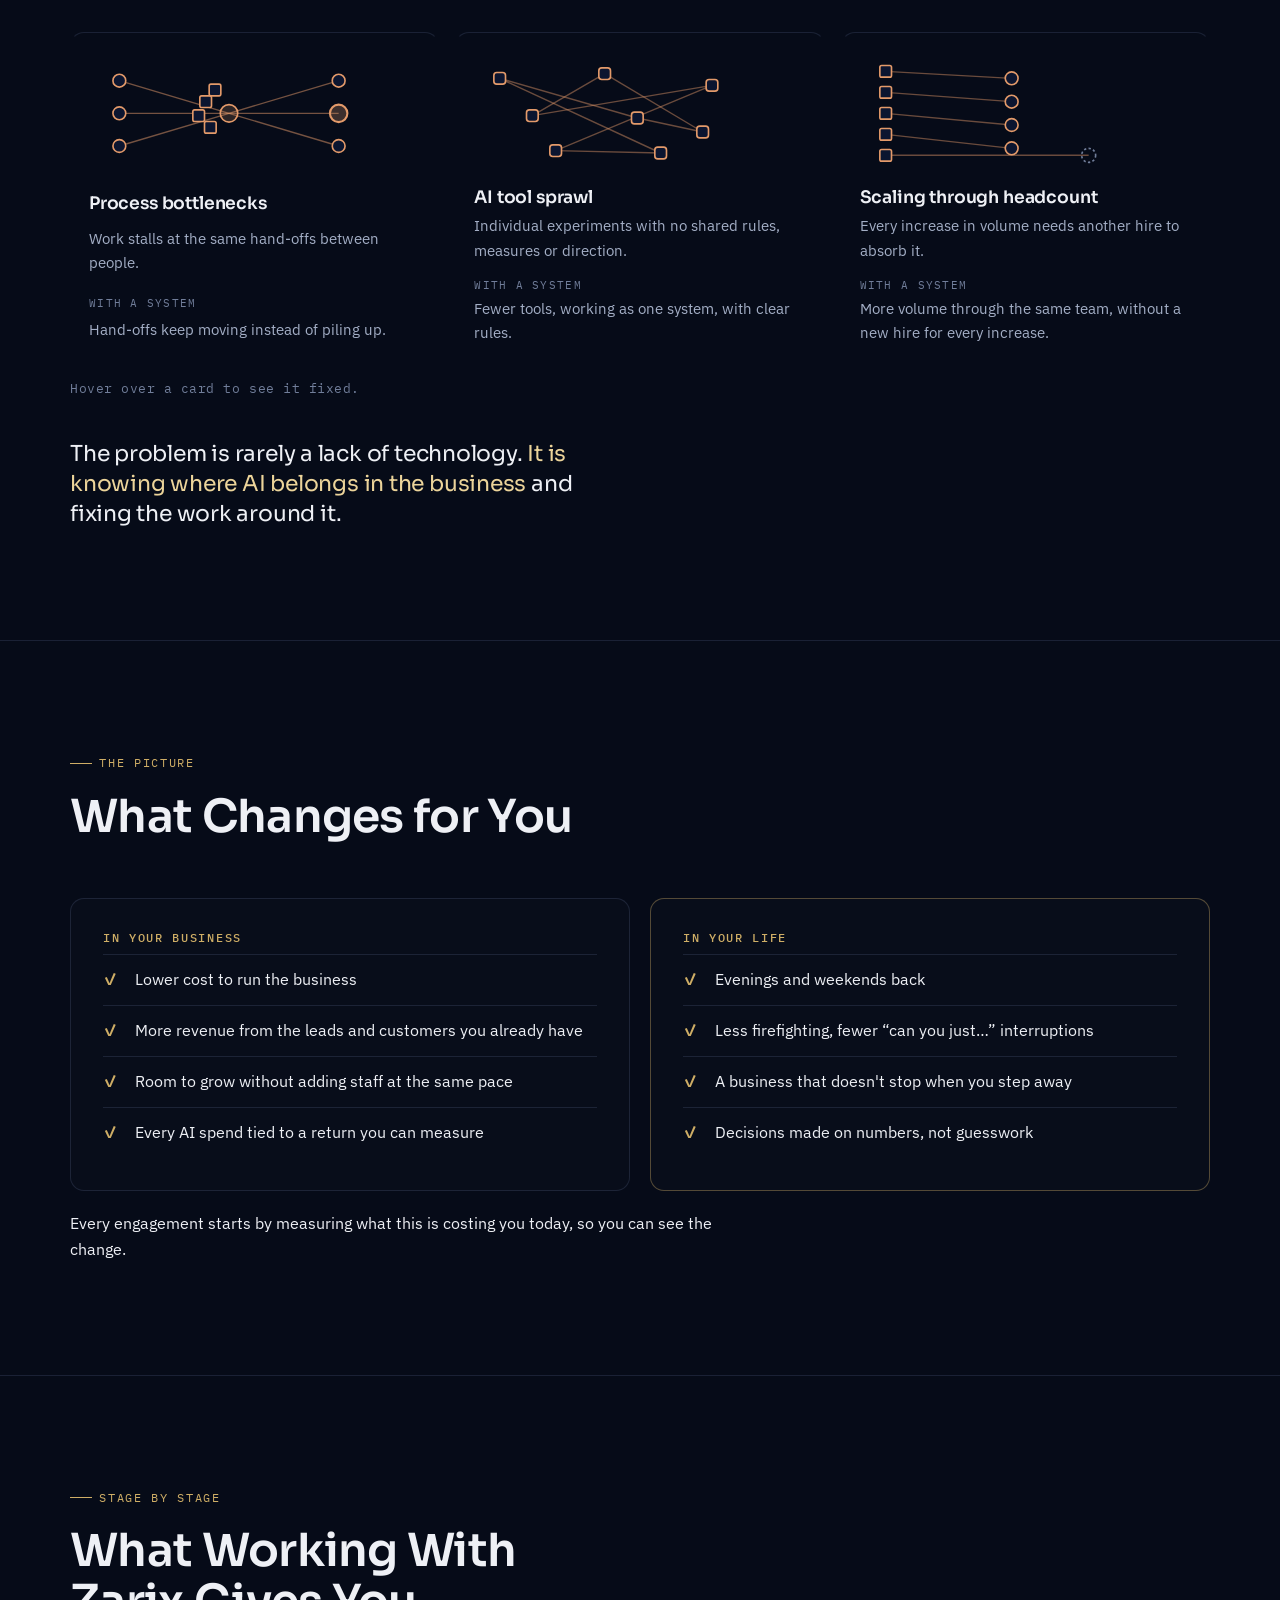
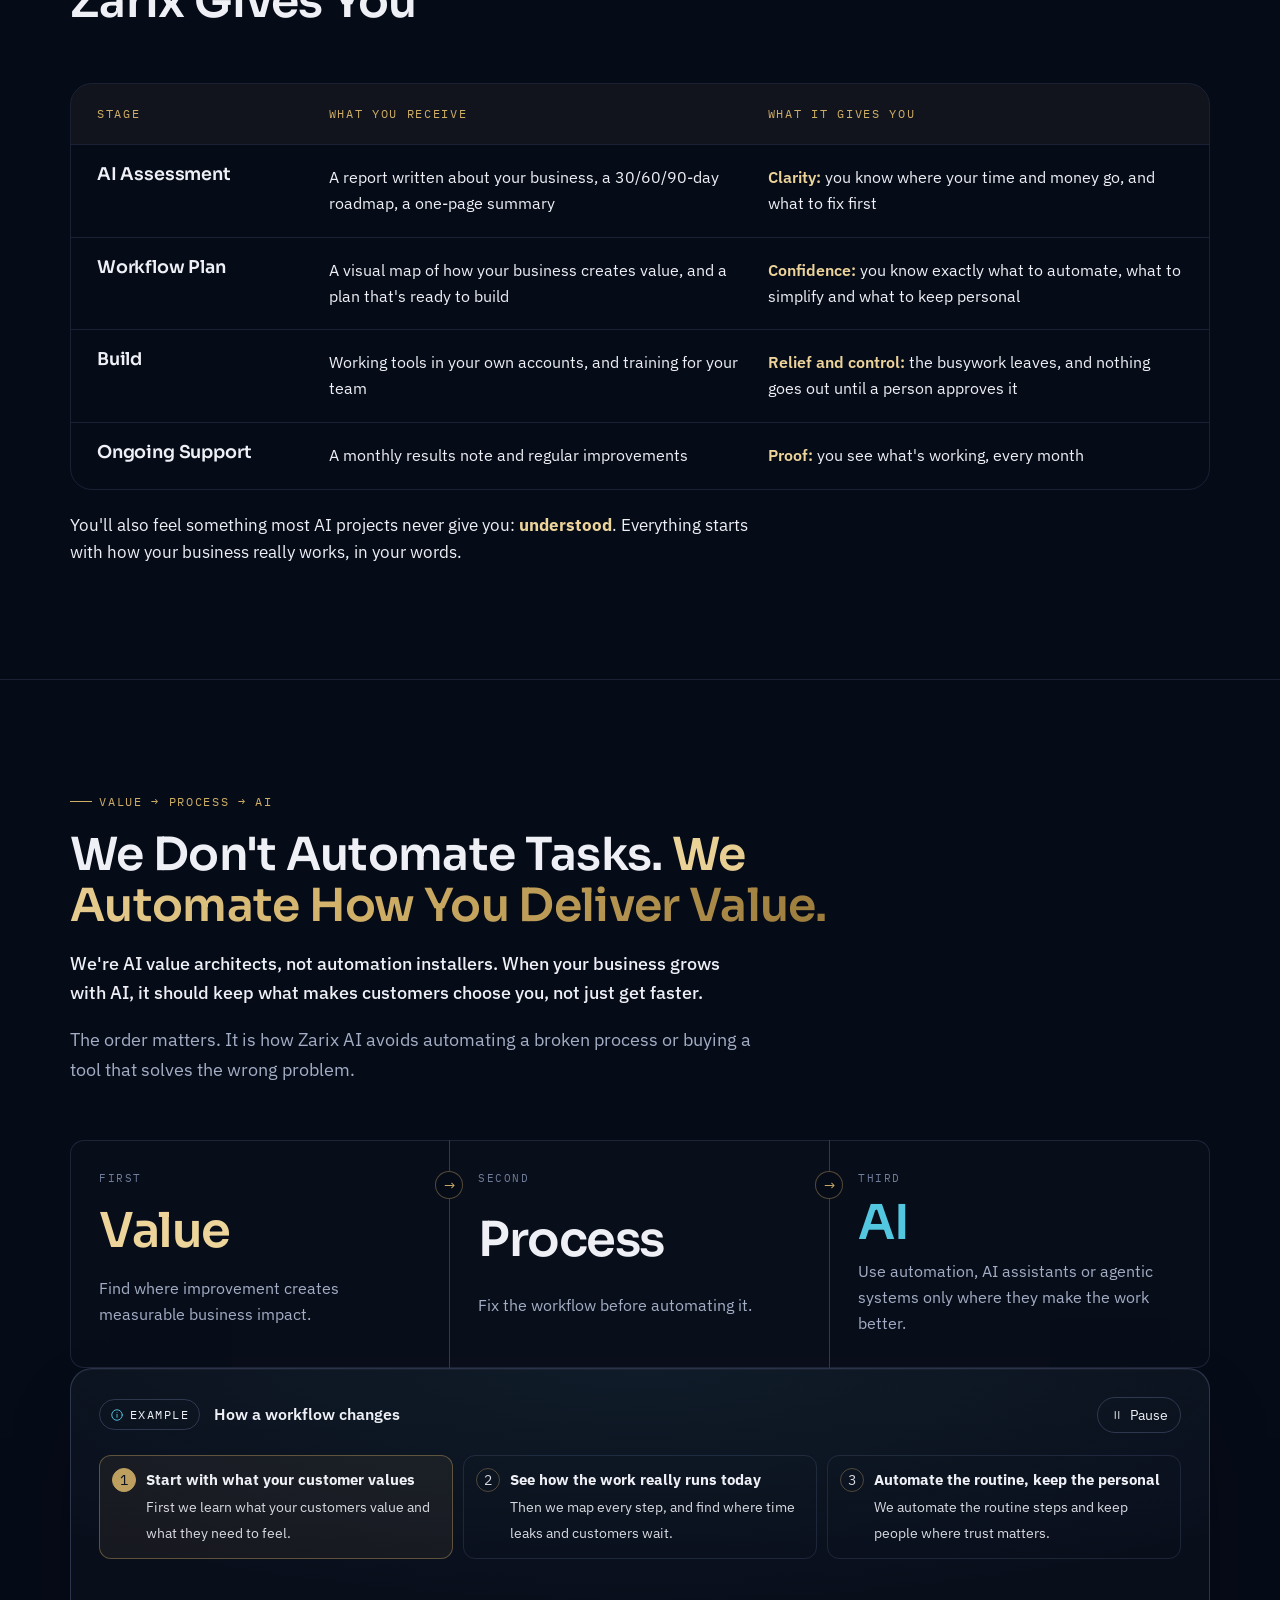
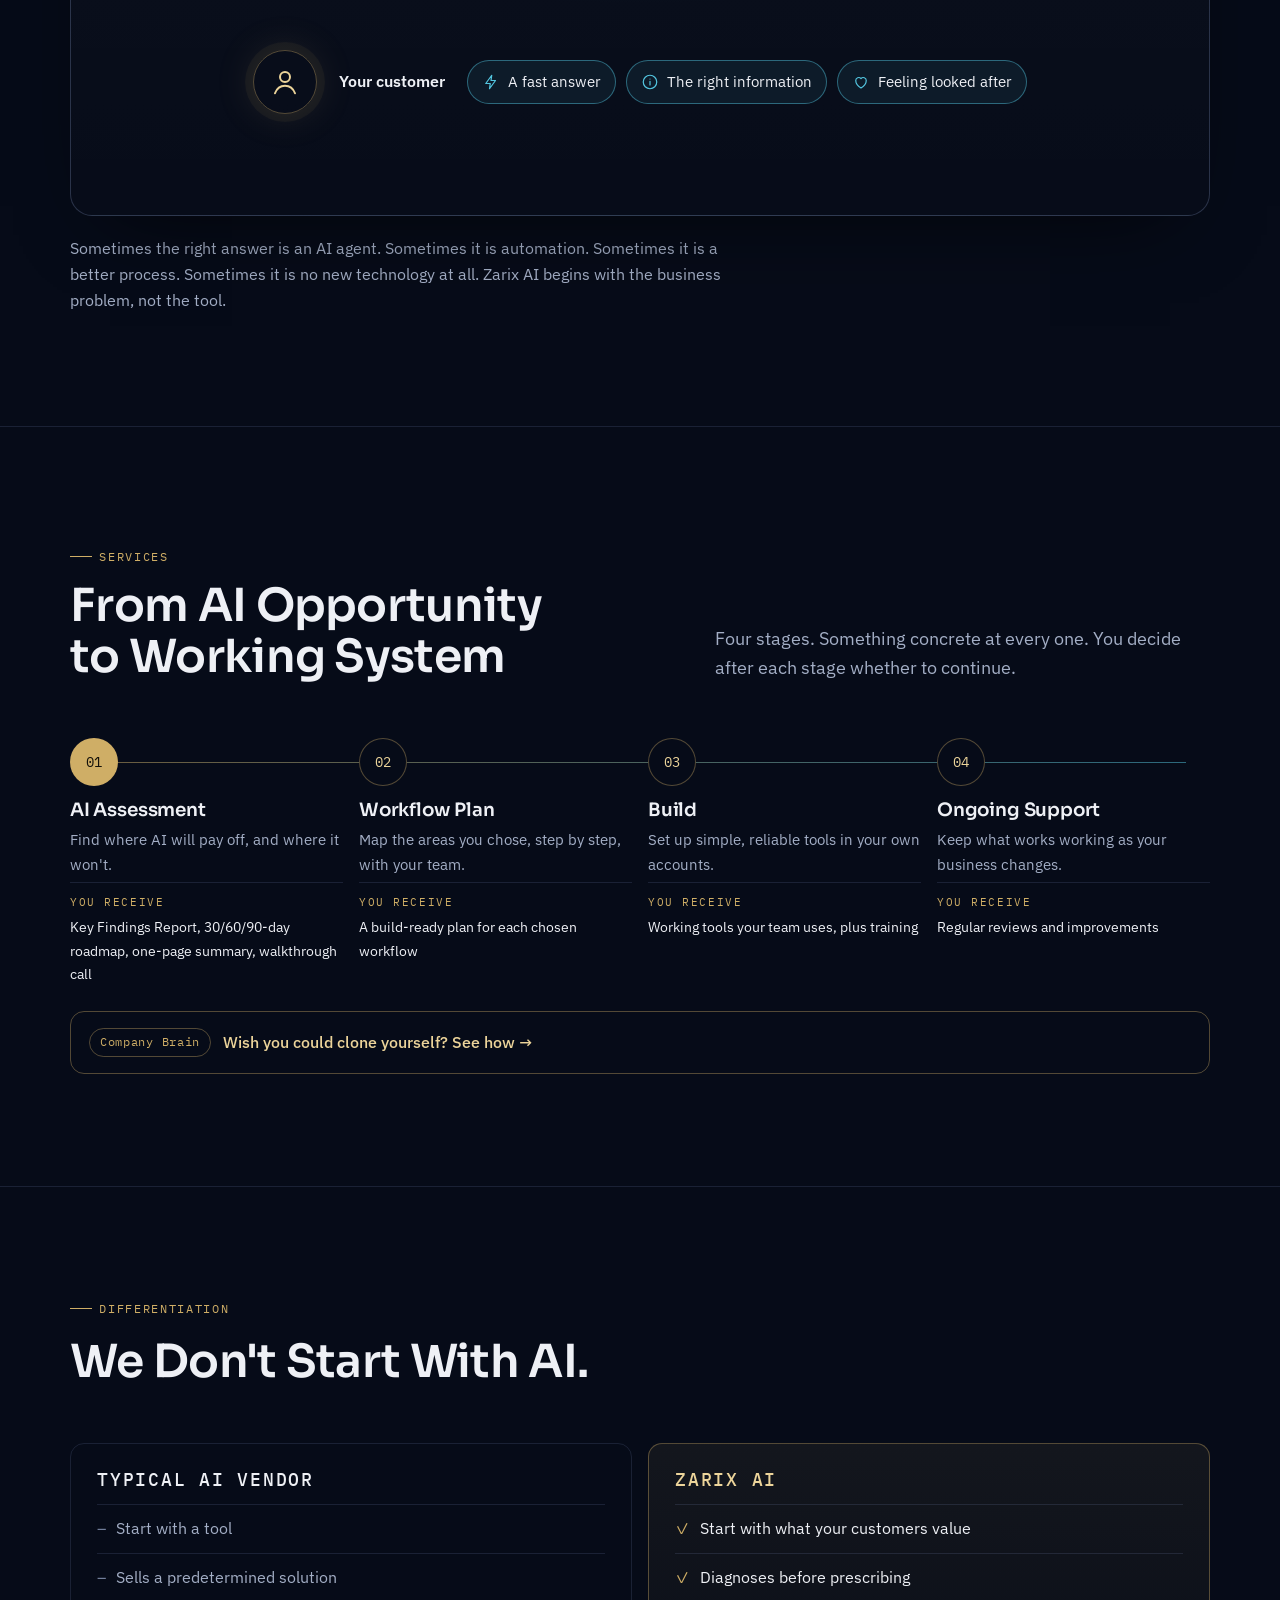
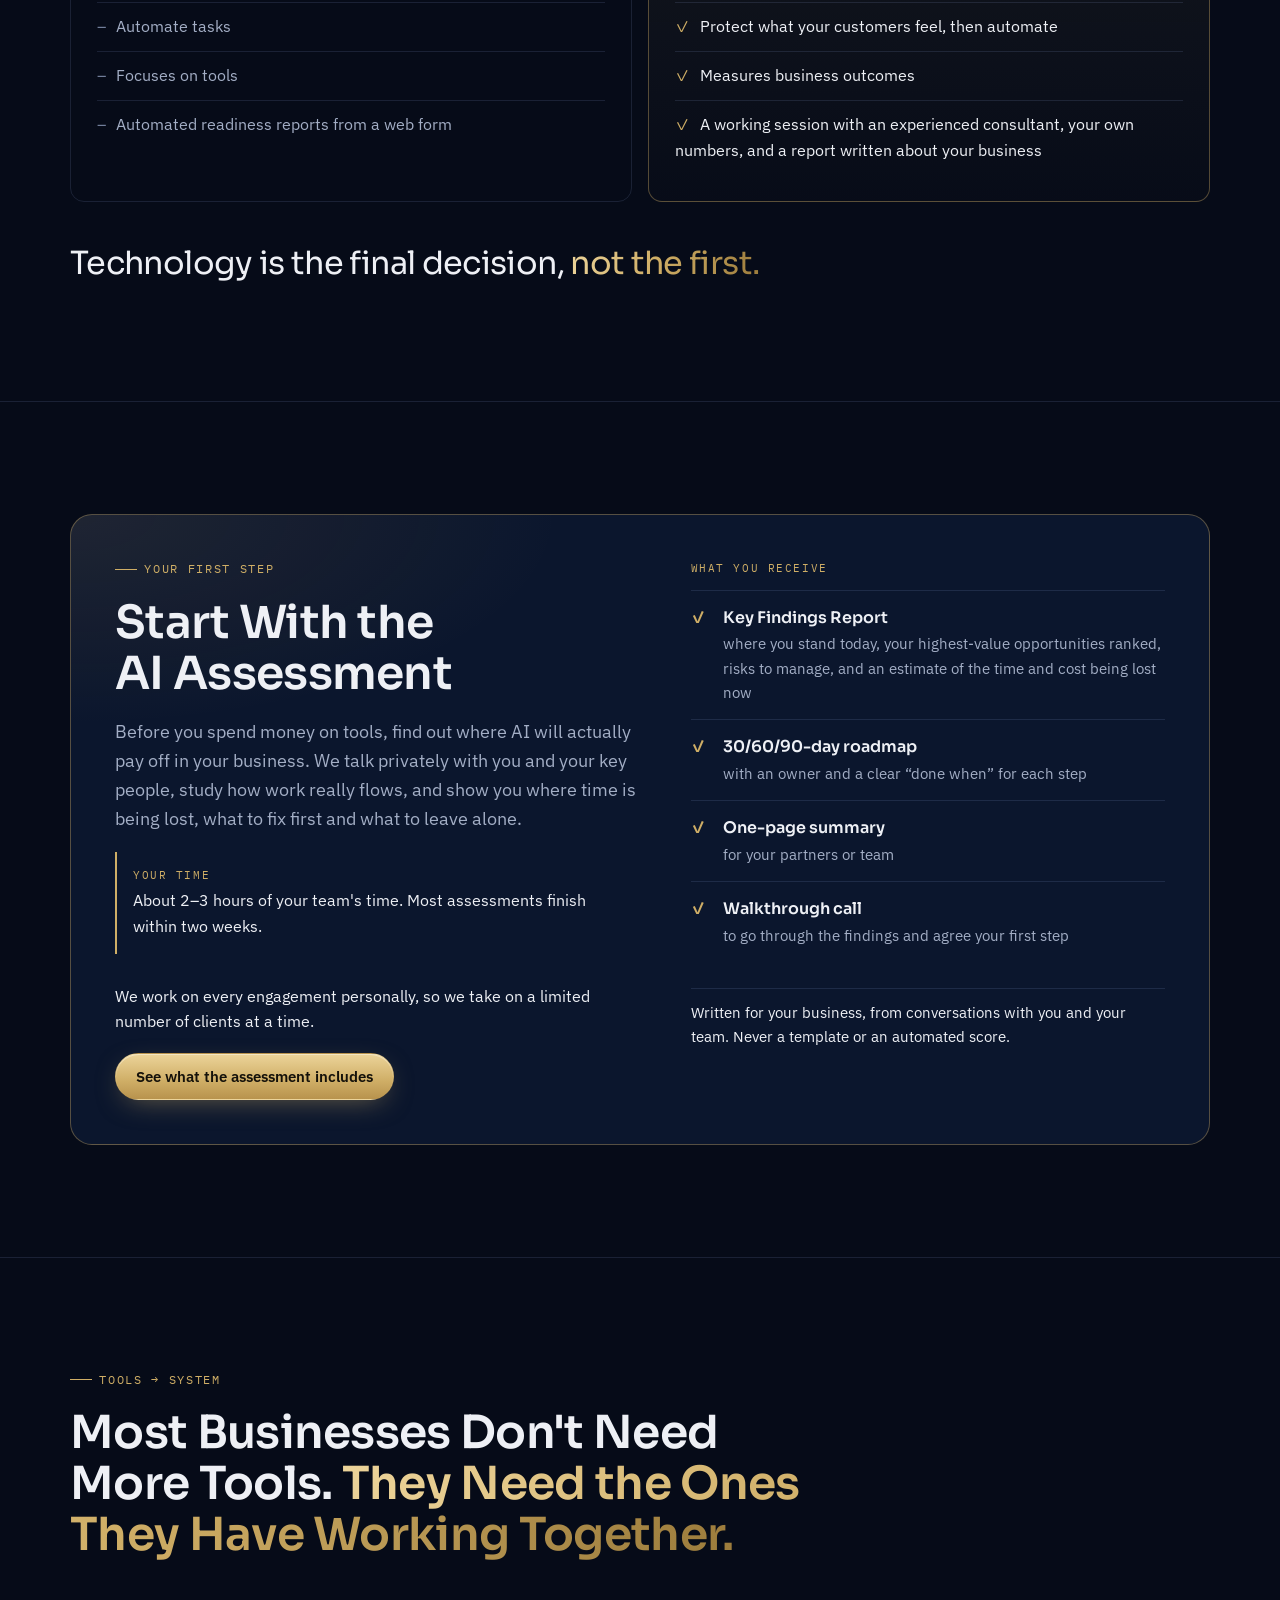
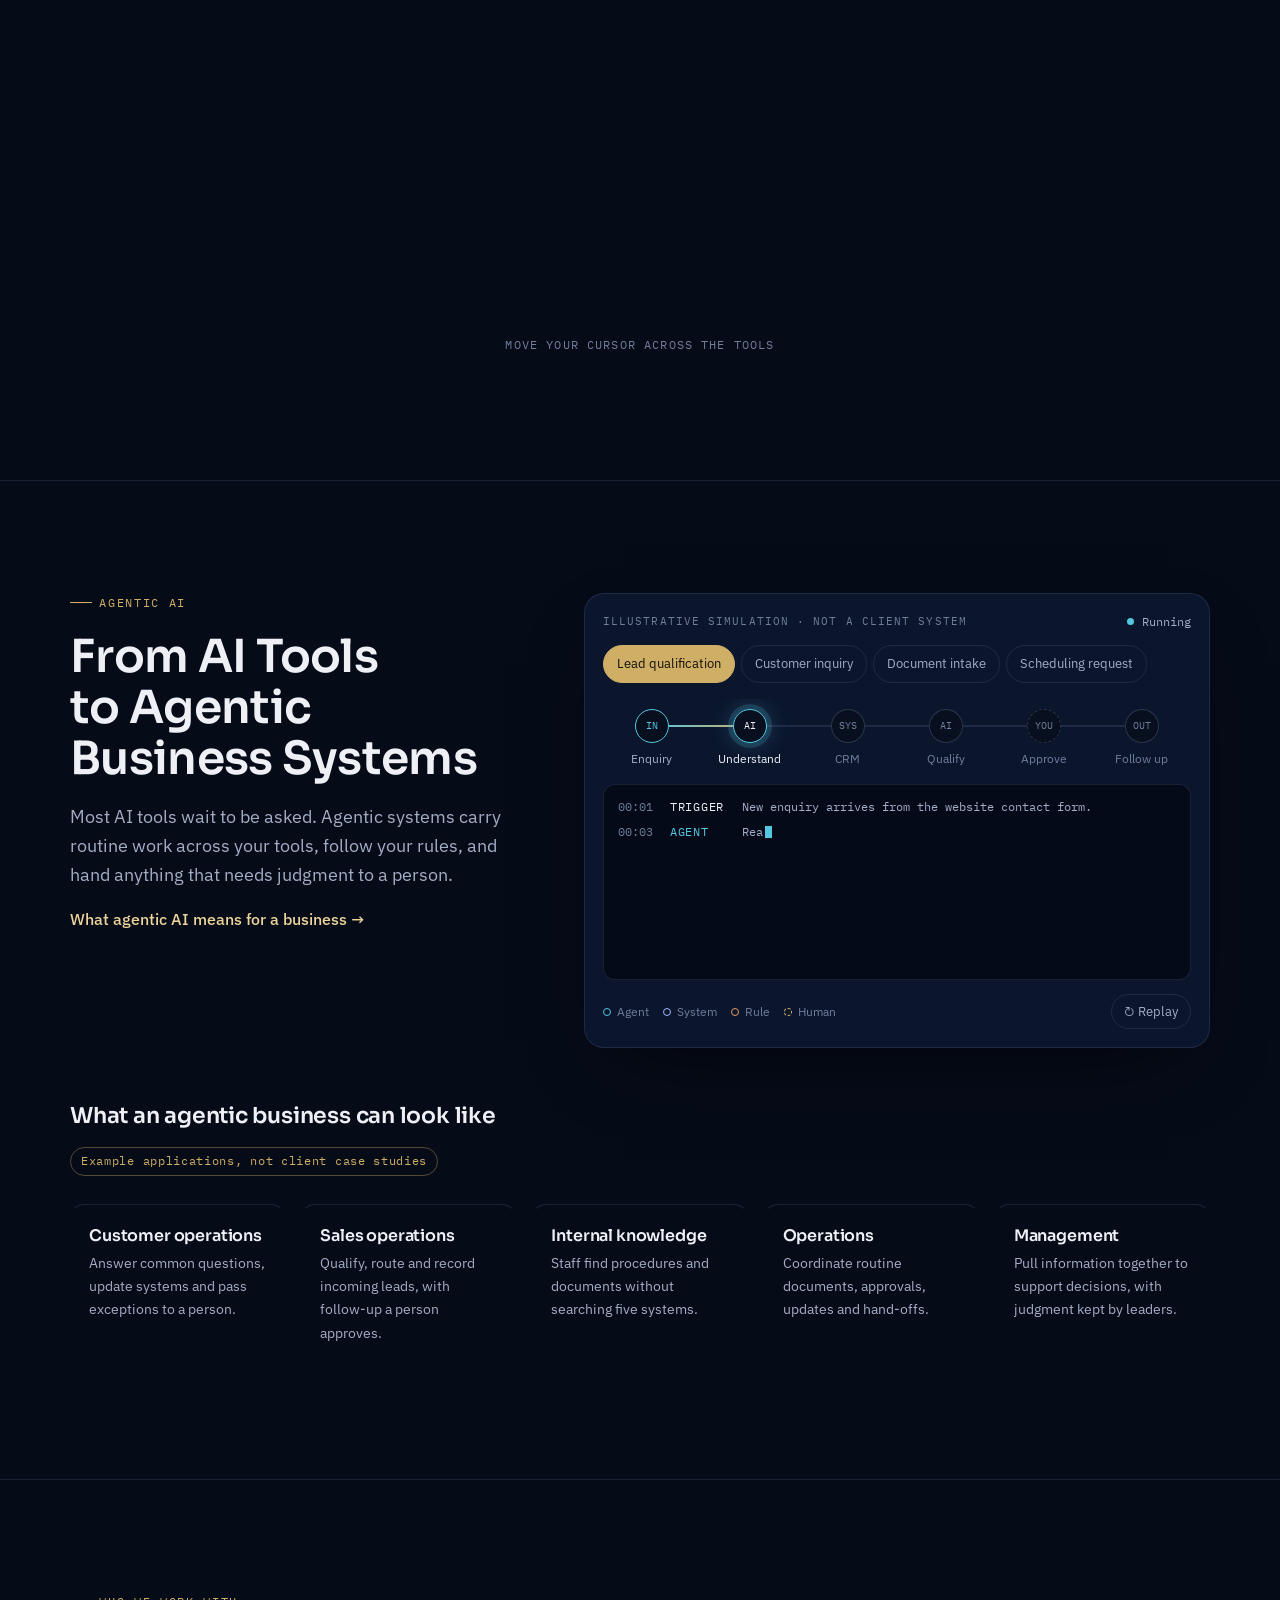
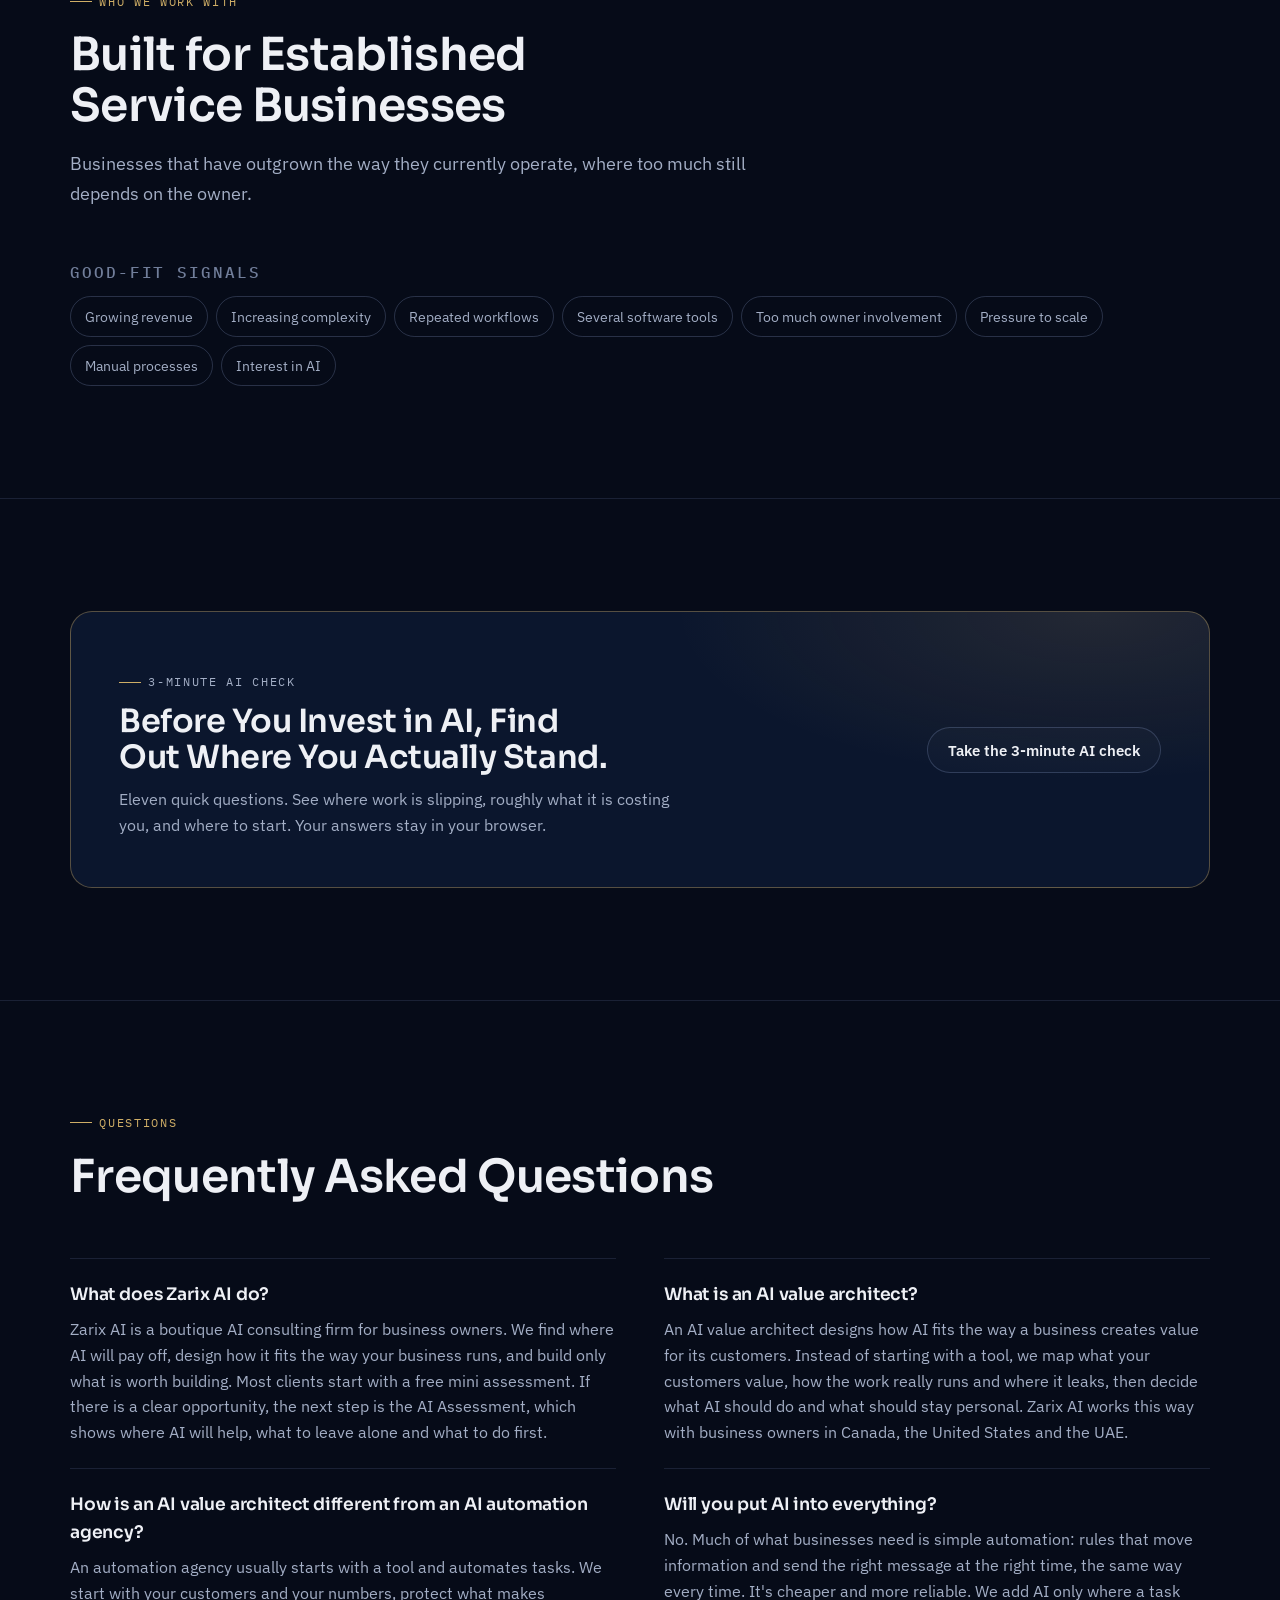
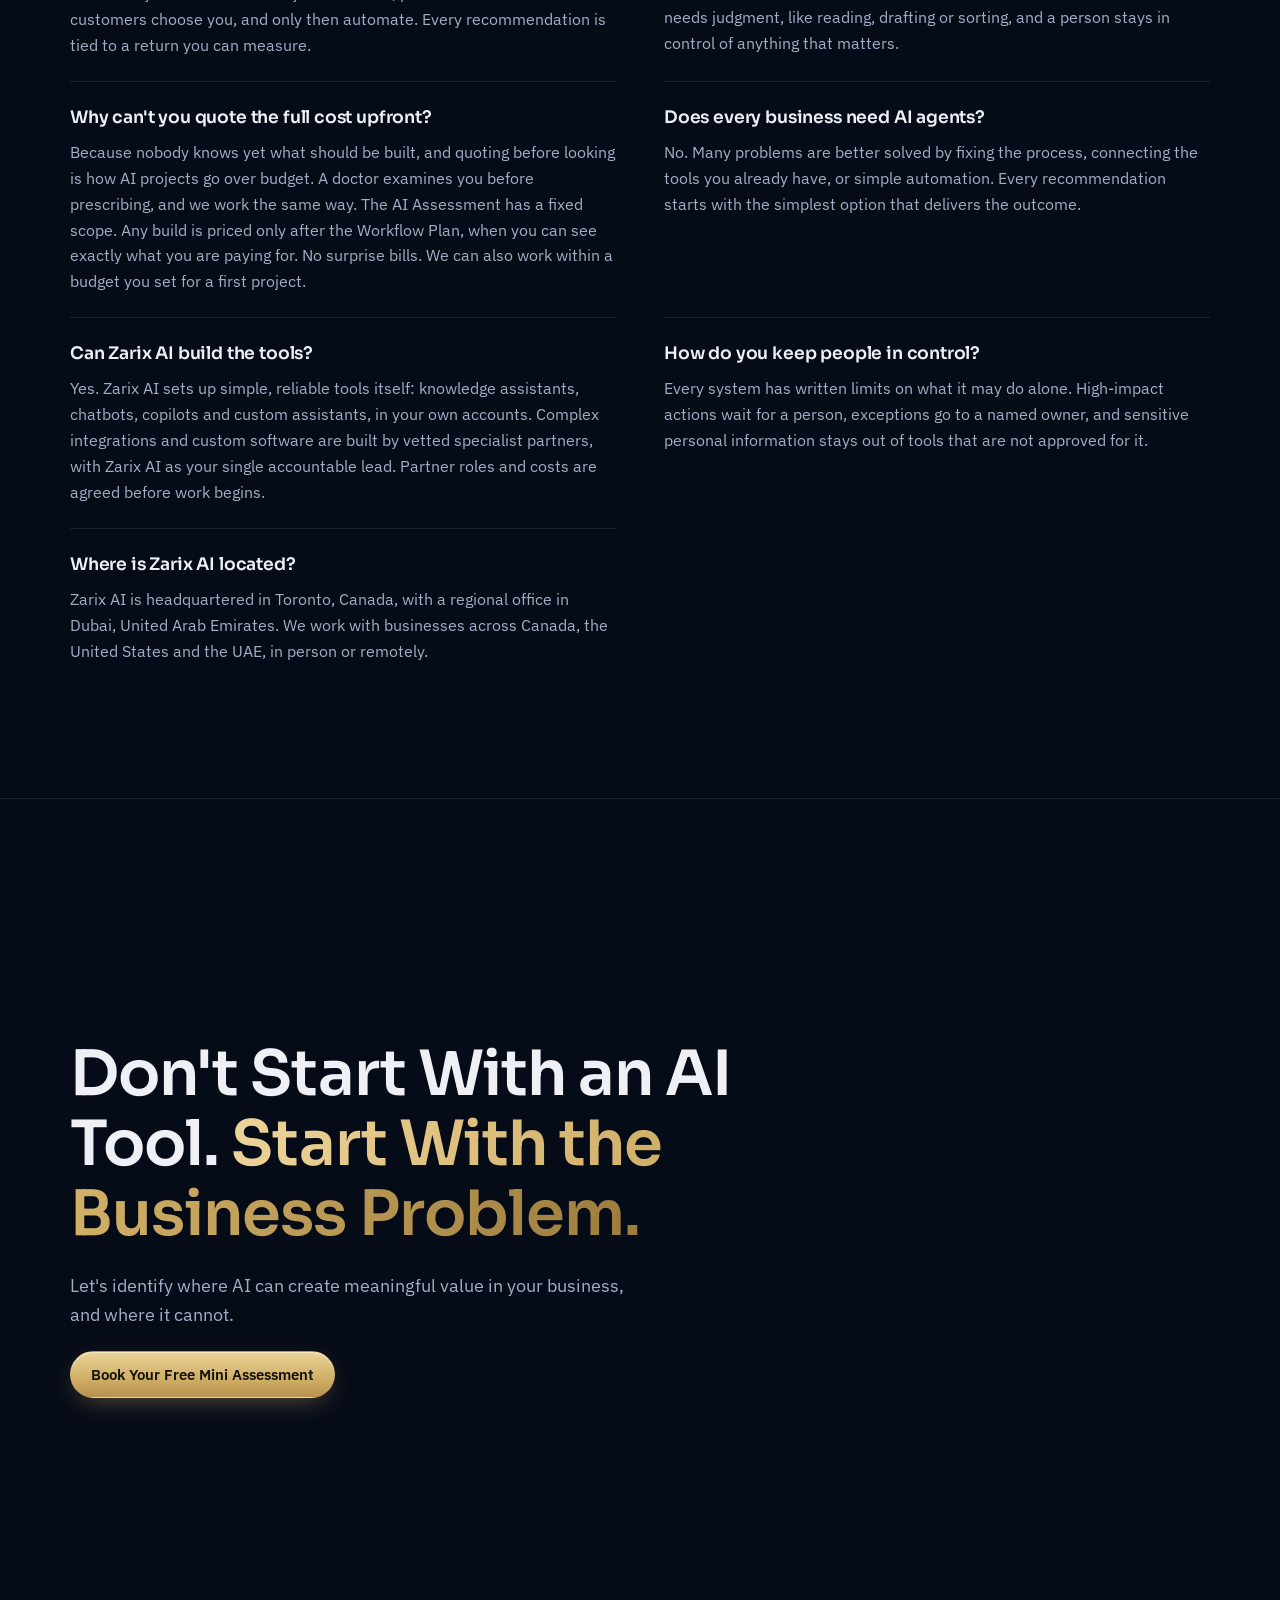
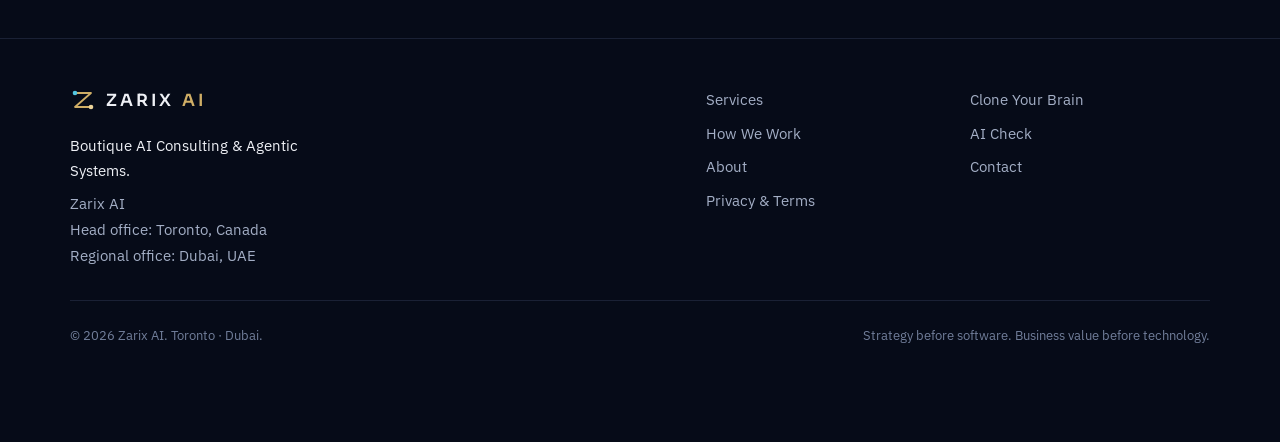
==== commit 9c41071d: "Add-on pages: service-specific visuals (chat + behind-the-answer + team inbox; question triage; digi" ====
--- a/index.html
+++ b/index.html
@@ -11,7 +11,7 @@
 <link rel="icon" href="img/favicon.svg" type="image/svg+xml"><link rel="icon" href="img/favicon-32.png" sizes="32x32" type="image/png"><link rel="apple-touch-icon" href="img/apple-touch-icon.png">
 <meta name="theme-color" content="#060b18">
 <link rel="preconnect" href="https://fonts.googleapis.com"><link rel="preconnect" href="https://fonts.gstatic.com" crossorigin><link rel="stylesheet" href="https://fonts.googleapis.com/css2?family=IBM+Plex+Mono:wght@400;500&family=IBM+Plex+Sans:wght@400;500;600&family=Sora:wght@500;600&display=swap">
-<link rel="stylesheet" href="styles.css?v=20261125e">
+<link rel="stylesheet" href="styles.css?v=20261125g">
 <script type="application/ld+json">{"@context": "https://schema.org", "@type": "ProfessionalService", "@id": "https://zarix.ai/#org", "name": "Zarix AI", "legalName": "Zarix AI", "alternateName": "Zarix", "url": "https://zarix.ai/", "description": "Zarix AI is a boutique AI consulting and agentic systems firm for business owners, offering AI consulting, AI readiness assessment and workflow automation. Headquartered in Toronto, Canada, with a regional office in Dubai, UAE.", "address": {"@type": "PostalAddress", "addressLocality": "Toronto", "addressRegion": "ON", "addressCountry": "CA"}, "location": [{"@type": "Place", "name": "Zarix AI head office", "address": {"@type": "PostalAddress", "addressLocality": "Toronto", "addressRegion": "ON", "addressCountry": "CA"}}, {"@type": "Place", "name": "Zarix AI regional office", "address": {"@type": "PostalAddress", "addressLocality": "Dubai", "addressCountry": "AE"}}], "areaServed": [{"@type": "City", "name": "Toronto"}, {"@type": "State", "name": "Ontario"}, {"@type": "Country", "name": "Canada"}, {"@type": "Country", "name": "United States"}, {"@type": "City", "name": "Dubai"}, {"@type": "Country", "name": "United Arab Emirates"}], "knowsAbout": ["AI value architecture", "AI consulting", "AI readiness assessment", "AI strategy", "Agentic AI", "AI assessment", "Business process transformation", "Workflow automation", "AI agents for business", "AI governance"], "slogan": "Boutique AI consulting and agentic systems", "logo": "https://zarix.ai/img/zarix-logo.png", "image": "https://zarix.ai/img/share.jpg", "email": "inquiries@zarix.ai", "sameAs": ["https://www.linkedin.com/company/zarix-ai/", "https://www.google.com/maps?cid=14917575877107764732"]}</script>
 <script type="application/ld+json">{"@context": "https://schema.org", "@type": "WebSite", "@id": "https://zarix.ai/#site", "name": "Zarix AI", "url": "https://zarix.ai/", "publisher": {"@id": "https://zarix.ai/#org"}}</script>
 <script type="application/ld+json">{"@context": "https://schema.org", "@type": "FAQPage", "mainEntity": [{"@type": "Question", "name": "What does Zarix AI do?", "acceptedAnswer": {"@type": "Answer", "text": "Zarix AI is a boutique AI consulting firm for business owners. We find where AI will pay off, design how it fits the way your business runs, and build only what is worth building. Most clients start with a free mini assessment. If there is a clear opportunity, the next step is the AI Assessment, which shows where AI will help, what to leave alone and what to do first."}}, {"@type": "Question", "name": "What is an AI value architect?", "acceptedAnswer": {"@type": "Answer", "text": "An AI value architect designs how AI fits the way a business creates value for its customers. Instead of starting with a tool, we map what your customers value, how the work really runs and where it leaks, then decide what AI should do and what should stay personal. Zarix AI works this way with business owners in Canada, the United States and the UAE."}}, {"@type": "Question", "name": "How is an AI value architect different from an AI automation agency?", "acceptedAnswer": {"@type": "Answer", "text": "An automation agency usually starts with a tool and automates tasks. We start with your customers and your numbers, protect what makes customers choose you, and only then automate. Every recommendation is tied to a return you can measure."}}, {"@type": "Question", "name": "Will you put AI into everything?", "acceptedAnswer": {"@type": "Answer", "text": "No. Much of what businesses need is simple automation: rules that move information and send the right message at the right time, the same way every time. It's cheaper and more reliable. We add AI only where a task needs judgment, like reading, drafting or sorting, and a person stays in control of anything that matters."}}, {"@type": "Question", "name": "Why can't you quote the full cost upfront?", "acceptedAnswer": {"@type": "Answer", "text": "Because nobody knows yet what should be built, and quoting before looking is how AI projects go over budget. A doctor examines you before prescribing, and we work the same way. The AI Assessment has a fixed scope. Any build is priced only after the Workflow Plan, when you can see exactly what you are paying for. No surprise bills. We can also work within a budget you set for a first project."}}, {"@type": "Question", "name": "Does every business need AI agents?", "acceptedAnswer": {"@type": "Answer", "text": "No. Many problems are better solved by fixing the process, connecting the tools you already have, or simple automation. Every recommendation starts with the simplest option that delivers the outcome."}}, {"@type": "Question", "name": "Can Zarix AI build the tools?", "acceptedAnswer": {"@type": "Answer", "text": "Yes. Zarix AI sets up simple, reliable tools itself: knowledge assistants, chatbots, copilots and custom assistants, in your own accounts. Complex integrations and custom software are built by vetted specialist partners, with Zarix AI as your single accountable lead. Partner roles and costs are agreed before work begins."}}, {"@type": "Question", "name": "How do you keep people in control?", "acceptedAnswer": {"@type": "Answer", "text": "Every system has written limits on what it may do alone. High-impact actions wait for a person, exceptions go to a named owner, and sensitive personal information stays out of tools that are not approved for it."}}, {"@type": "Question", "name": "Where is Zarix AI located?", "acceptedAnswer": {"@type": "Answer", "text": "Zarix AI is headquartered in Toronto, Canada, with a regional office in Dubai, United Arab Emirates. We work with businesses across Canada, the United States and the UAE, in person or remotely."}}], "isPartOf": {"@id": "https://zarix.ai/#site"}, "publisher": {"@id": "https://zarix.ai/#org"}}</script>
@@ -217,8 +217,8 @@
 <div class="foot-base"><span>© <span id="year">2026</span> Zarix AI. Toronto · Dubai.</span><span>Strategy before software. Business value before technology.</span></div>
 </div></footer>
 <div class="mobile-cta"><button type="button" class="mcta-ask" data-open-chat aria-label="Ask Linda AI"><span class="zc-orb" aria-hidden="true"></span><span>Ask</span></button><a class="btn btn-gold" href="contact.html#book">Book a Free Mini Assessment</a></div>
-<script src="site.js?v=20261125e" defer></script>
-<script src="kb.js?v=20261125e" defer></script>
-<script src="chat.js?v=20261125e" defer></script>
+<script src="site.js?v=20261125g" defer></script>
+<script src="kb.js?v=20261125g" defer></script>
+<script src="chat.js?v=20261125g" defer></script>
 </body>
 </html>
--- a/styles.css
+++ b/styles.css
@@ -1271,3 +1271,111 @@
 .principles.three-col{grid-template-columns:repeat(3,minmax(0,1fr))}
 @media (max-width:860px){.principles.three-col{grid-template-columns:minmax(0,1fr)}}
 .xcard .more-link{justify-self:start}
+/* Nov 25b: service-specific visuals */
+.addon-fig .seq-w{opacity:.28;transition:opacity .25s,color .25s}
+.addon-fig .seq-w.on{opacity:1;color:var(--gold-hi)}
+.cb-k{margin:0 0 8px;font-family:var(--f-mono);font-size:.72rem;letter-spacing:.12em;text-transform:uppercase;color:#c3cbdb;display:flex;align-items:center;gap:6px}
+.cb-k.gold{color:var(--gold-hi)}
+.cb-tabs{display:inline-flex;gap:4px;font-size:.78rem}
+.cb-tabs span{padding:4px 9px;border-radius:999px;color:#c3cbdb;border:1px solid var(--line)}
+.cb-tabs span.on{color:#08101f;background:var(--cyan);border-color:var(--cyan);font-weight:600}
+.cb-wrap{display:grid;grid-template-columns:minmax(0,1.35fr) minmax(0,1fr);gap:16px;align-items:start}
+.cb-thread{display:grid;gap:9px;padding:14px;border-radius:16px;background:rgba(0,0,0,.25);border:1px solid var(--line)}
+.cb-thread .cd-msg{max-width:92%;font-size:.9rem}
+.cb-typing{margin:0;justify-self:end;font-size:.78rem;color:#c3cbdb;font-family:var(--f-mono);display:flex;gap:4px;align-items:center}
+.cb-typing i{width:5px;height:5px;border-radius:50%;background:var(--cyan);animation:cbdot 1s infinite}
+.cb-typing i:nth-child(2){animation-delay:.15s}.cb-typing i:nth-child(3){animation-delay:.3s;margin-right:4px}
+@keyframes cbdot{0%,100%{opacity:.25}50%{opacity:1}}
+.cb-behind{display:grid;gap:14px}
+.cb-src{list-style:none;margin:0;padding:0;display:grid;gap:6px}
+.cb-src li{display:flex;gap:8px;align-items:center;font-size:.88rem;padding:8px 10px;border:1px solid var(--line-2);border-radius:10px;color:#9aa6bf}
+.cb-src li.seq-i{opacity:.45;transform:none}
+.cb-src li.seq-i.on{opacity:1;color:#e8f8fc;border-color:rgba(83,198,224,.6);background:rgba(83,198,224,.1)}
+.cb-src li .ax-ic{width:16px;height:16px}
+.cb-src-off{border-style:dashed!important;color:#c3cbdb!important}
+.cb-inbox{padding:12px;border:1px solid var(--line-gold);border-radius:12px;background:rgba(207,174,102,.08)}
+.cb-inbox .cb-k .ax-ic{width:14px;height:14px}
+.cb-inbox-t{margin:0;color:var(--fg);font-weight:600;font-size:.92rem}
+.cb-inbox-s{margin:2px 0 10px;color:#d9cfb6;font-size:.8rem}
+.cb-btns{display:flex;gap:6px;flex-wrap:wrap}
+.cb-btn{font-size:.78rem;padding:5px 10px;border-radius:8px;border:1px solid var(--line-2);color:var(--fg)}
+.cb-btn.primary{background:var(--gold);border-color:var(--gold);color:#140f04;font-weight:600}
+@media (max-width:560px){.cb-wrap{grid-template-columns:minmax(0,1fr)}}
+.tri-fig{margin-top:8px}
+.tri-head{display:grid;grid-template-columns:minmax(0,1.2fr) 28px minmax(0,1fr);gap:10px;font-family:var(--f-mono);font-size:.7rem;letter-spacing:.08em;text-transform:uppercase;color:#c3cbdb;margin-bottom:10px}
+.tri-head .tri-h-a,.tri-head .tri-h-p{grid-column:3}
+.tri-head .tri-h-a{color:var(--cyan)}.tri-head .tri-h-p{color:var(--gold-hi);grid-row:2}
+.tri{list-style:none;margin:0;padding:0;display:grid;gap:8px}
+.tri-row{display:grid;grid-template-columns:minmax(0,1.2fr) 28px minmax(0,1fr);gap:10px;align-items:center}
+.tri-q{font-size:.9rem;color:var(--fg);padding:9px 12px;border-radius:10px;background:rgba(255,255,255,.05);border:1px solid var(--line-2)}
+.tri-arrow{height:1px;background:linear-gradient(90deg,var(--line-2),var(--cyan));position:relative}
+.tri-arrow::after{content:"";position:absolute;right:-1px;top:-3px;border:3.5px solid transparent;border-left:5px solid var(--cyan)}
+.tri-out{display:inline-flex;gap:6px;align-items:center;font-size:.85rem;padding:8px 10px;border-radius:10px;font-weight:600}
+.tri-out .ax-ic{width:15px;height:15px}
+.tri-out.ans{color:#e8f8fc;background:rgba(83,198,224,.12);border:1px solid rgba(83,198,224,.55)}
+.tri-out.per{color:#f6e7c1;background:rgba(207,174,102,.12);border:1px solid var(--line-gold)}
+.tw-player{position:relative;aspect-ratio:16/10;border-radius:16px;overflow:hidden;border:1px solid var(--line-2);
+  background:radial-gradient(70% 80% at 50% 35%,rgba(83,198,224,.16),transparent 70%),linear-gradient(180deg,#0c1833,#060b18)}
+.tw-mesh{position:absolute;inset:6% 10% 0;width:80%;height:94%;fill:var(--cyan)}
+.tw-mesh circle{animation:twpulse 3.2s ease-in-out infinite}
+.tw-mesh circle:nth-child(3n){animation-delay:.6s}.tw-mesh circle:nth-child(5n){animation-delay:1.3s}
+@keyframes twpulse{0%,100%{fill:var(--cyan)}50%{fill:var(--gold-hi)}}
+.tw-scan{position:absolute;left:0;right:0;height:30%;background:linear-gradient(180deg,transparent,rgba(83,198,224,.14),transparent);animation:twscan 4s linear infinite}
+@keyframes twscan{from{top:-30%}to{top:100%}}
+.tw-badge{position:absolute;top:10px;left:10px;z-index:2;font-family:var(--f-mono);font-size:.7rem;letter-spacing:.08em;color:#140f04;background:var(--gold-hi);padding:4px 8px;border-radius:6px;font-weight:600}
+.tw-live{position:absolute;top:10px;right:10px;z-index:2;display:flex;gap:6px;align-items:center;font-size:.75rem;color:var(--fg);background:rgba(6,11,24,.75);padding:4px 8px;border-radius:6px}
+.tw-live i{width:7px;height:7px;border-radius:50%;background:var(--cyan);animation:cbdot 1.4s infinite}
+.tw-ctrl{position:absolute;left:0;right:0;bottom:0;z-index:2;display:flex;gap:10px;align-items:center;padding:10px 12px;background:linear-gradient(0deg,rgba(6,11,24,.92),transparent)}
+.tw-pp{color:var(--fg);display:grid}.tw-pp .ax-ic{width:16px;height:16px;fill:currentColor}
+.tw-bar{flex:1;height:3px;border-radius:3px;background:rgba(255,255,255,.18);overflow:hidden}
+.tw-bar i{display:block;height:100%;width:40%;background:var(--gold);animation:twbar 9s linear infinite}
+@keyframes twbar{from{width:0}to{width:100%}}
+.tw-wave{display:flex;gap:2px;align-items:center;height:18px}
+.tw-wave i{width:2px;height:30%;background:var(--cyan);border-radius:2px;animation:twwave .9s ease-in-out infinite}
+@keyframes twwave{0%,100%{height:25%}50%{height:100%}}
+.tw-script{margin-top:12px;padding:12px 14px;border:1px solid var(--line-2);border-radius:12px;background:rgba(255,255,255,.03)}
+.tw-words{margin:0;font-size:1rem;line-height:1.55;color:var(--fg)}
+.tw-uses{display:flex;gap:6px;flex-wrap:wrap;margin-top:12px}
+.twp{margin-top:8px}
+.twp-steps{list-style:none;margin:0;padding:0;display:grid;grid-template-columns:repeat(3,minmax(0,1fr));gap:12px}
+.twp-steps > li{display:grid;gap:10px;align-content:start;justify-items:start;padding:14px;border:1px solid var(--line-2);border-radius:14px;background:rgba(255,255,255,.03);position:relative}
+.twp-steps .n{font-family:var(--f-mono);font-size:.7rem;letter-spacing:.08em;text-transform:uppercase;color:var(--gold-hi)}
+.twp-ic{display:grid;place-items:center;width:52px;height:52px;border-radius:50%;border:1px dashed var(--line-gold);color:var(--gold-hi)}
+.twp-ic .ax-ic{width:24px;height:24px}
+.twp-line{margin:0;font-size:.88rem;padding:6px 8px;border-radius:8px;width:100%}
+.twp-line.old{color:#9aa6bf;text-decoration:line-through;background:rgba(255,255,255,.03)}
+.twp-line.new{color:#f6e7c1;background:rgba(207,174,102,.12);border:1px solid var(--line-gold)}
+.twp-mini{display:flex;gap:8px;align-items:center;width:100%;aspect-ratio:16/9;justify-content:center;border-radius:10px;background:radial-gradient(circle at 50% 40%,rgba(83,198,224,.25),#0b1530);color:var(--fg);position:relative}
+.twp-mini .ax-ic{width:22px;height:22px;fill:currentColor}
+.twp-mini em{position:absolute;top:6px;left:6px;font-style:normal;font-family:var(--f-mono);font-size:.62rem;color:#140f04;background:var(--gold-hi);padding:2px 5px;border-radius:4px}
+.twp .ax-chip{white-space:normal}
+@media (max-width:640px){.twp-steps{grid-template-columns:minmax(0,1fr)}}
+.mx{display:grid;grid-template-columns:minmax(78px,.9fr) repeat(3,minmax(0,1fr));gap:6px 8px;align-items:center}
+.mx-h{font-family:var(--f-mono);font-size:.66rem;letter-spacing:.06em;text-transform:uppercase;color:#c3cbdb;text-align:center;padding:6px 4px;border-radius:8px;border:1px solid var(--line)}
+.mx-h b{display:block;font-family:var(--f-body);font-size:.8rem;letter-spacing:0;text-transform:none;color:var(--fg);font-weight:600}
+.addon-fig .mx-h.seq-i{opacity:.55;transform:none}
+.addon-fig .mx-h.seq-i.on{opacity:1;border-color:var(--line-gold);background:rgba(207,174,102,.1)}
+.mx-role{font-size:.86rem;color:var(--fg)}
+.mx-c{display:grid;place-items:center;height:30px;border-radius:8px;background:rgba(255,255,255,.035);border:1px solid var(--line)}
+.mx-c i{width:12px;height:12px;border-radius:50%;border:1.5px solid #5d6a86;transition:all .45s}
+.mx-c.on0 i,.mx-c.on i{background:var(--cyan);border-color:var(--cyan);box-shadow:0 0 10px rgba(83,198,224,.6)}
+.mx-c.on0,.mx-c.on{background:rgba(83,198,224,.08);border-color:rgba(83,198,224,.35)}
+.mx-key{display:flex;gap:16px;justify-content:flex-end;margin:10px 0;font-size:.78rem;color:#c3cbdb}
+.mx-key span{display:flex;gap:6px;align-items:center}
+.mx-key i{width:10px;height:10px;border-radius:50%;border:1.5px solid #5d6a86}
+.mx-key i.k1{background:var(--cyan);border-color:var(--cyan)}
+.mx-rules{display:flex;gap:8px;flex-wrap:wrap;justify-content:center}
+.task-fig{margin-top:8px}
+.task-card{display:grid;gap:10px}
+.task-t{margin:0;font-family:var(--f-display);font-weight:600;color:var(--fg)}
+.task-prompt,.task-draft{padding:10px 12px;border-radius:10px;border:1px solid var(--line-2);background:rgba(255,255,255,.03)}
+.task-draft{border-color:rgba(83,198,224,.5);background:rgba(83,198,224,.08)}
+.task-prompt p,.task-draft p{margin:4px 0 0;font-size:.9rem;color:var(--fg)}
+.task-l{font-family:var(--f-mono);font-size:.66rem;letter-spacing:.1em;text-transform:uppercase;color:#c3cbdb}
+.task-check{list-style:none;margin:0;padding:0;display:grid;gap:6px}
+.task-check li{display:flex;gap:8px;align-items:center;font-size:.88rem;color:var(--fg)}
+.task-check .ax-ic{width:16px;height:16px;color:var(--gold-hi)}
+.task-card .ax-chip.approve{justify-self:start}
+.tri-key{display:flex;gap:8px;flex-wrap:wrap;margin:0 0 12px}
+.tri-key .tri-out{font-size:.75rem;padding:4px 9px;font-weight:500}
+.twp-line.old{color:#b8c2d6}
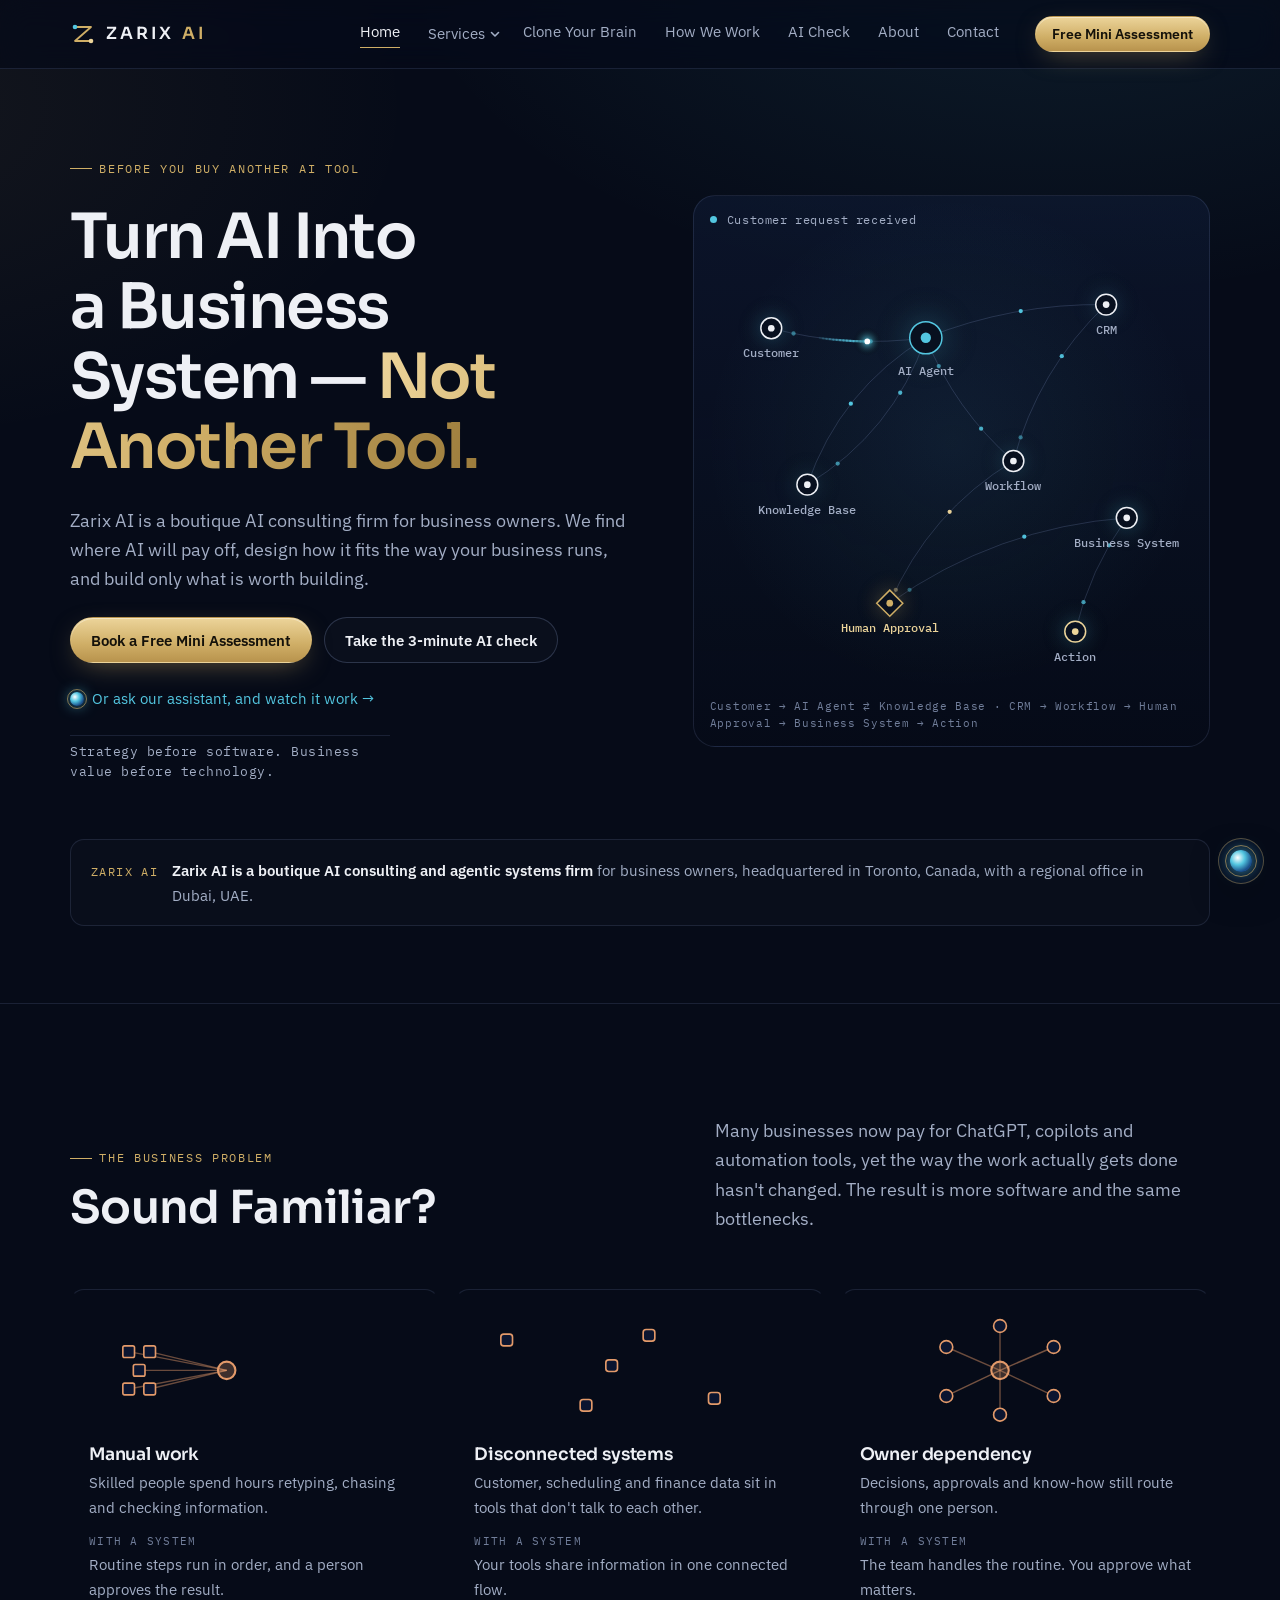
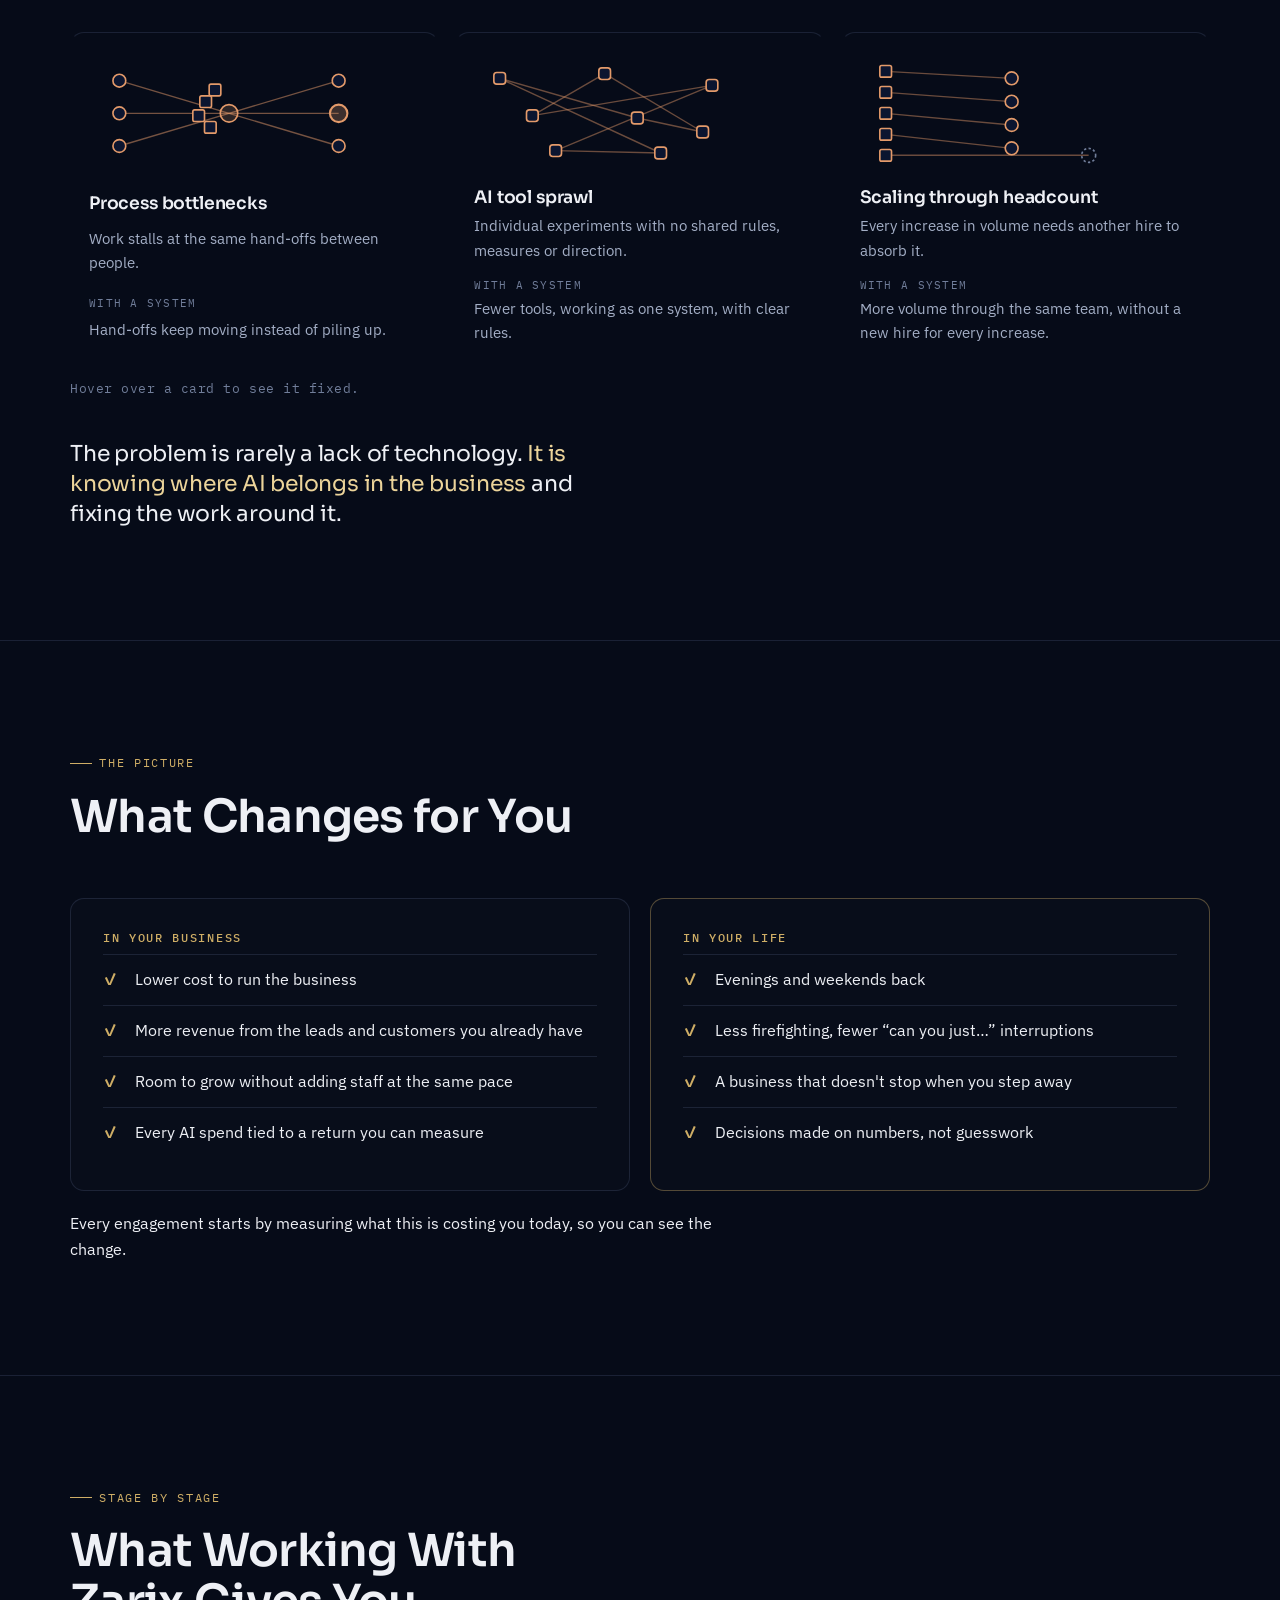
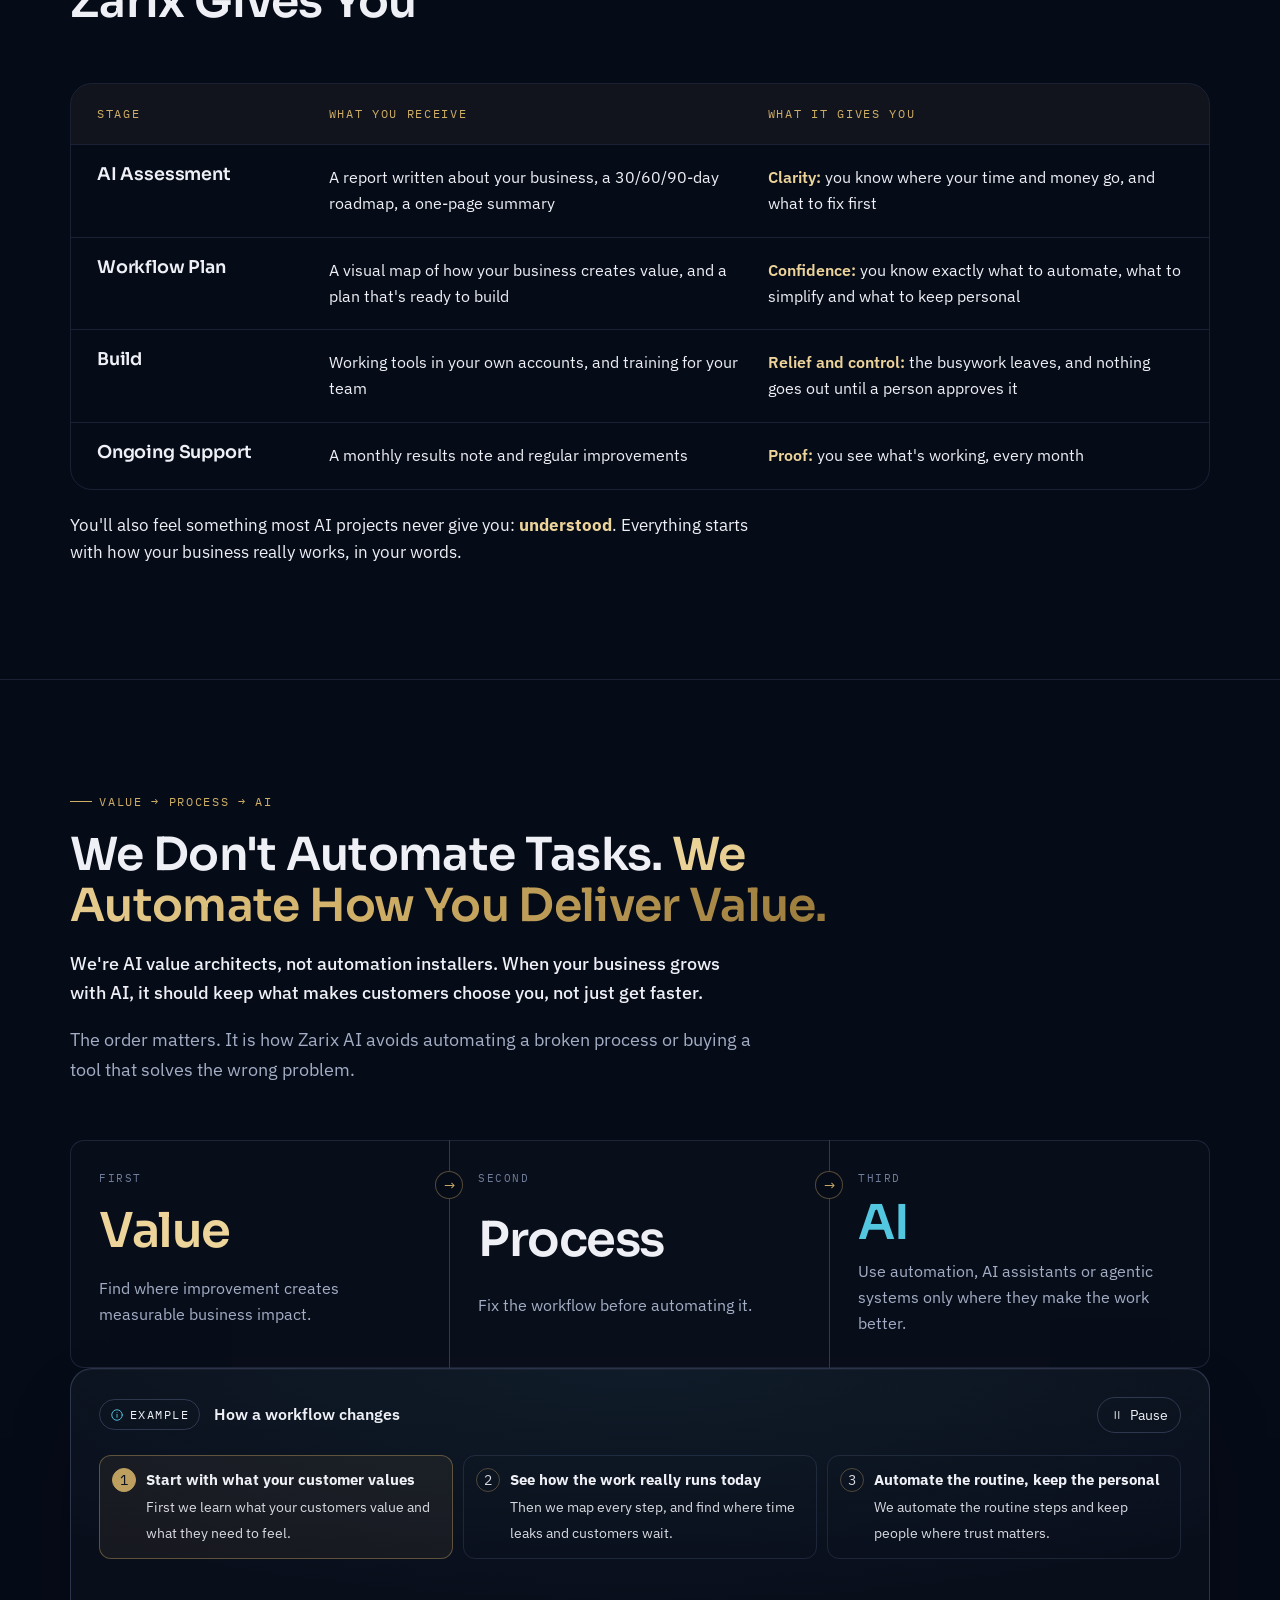
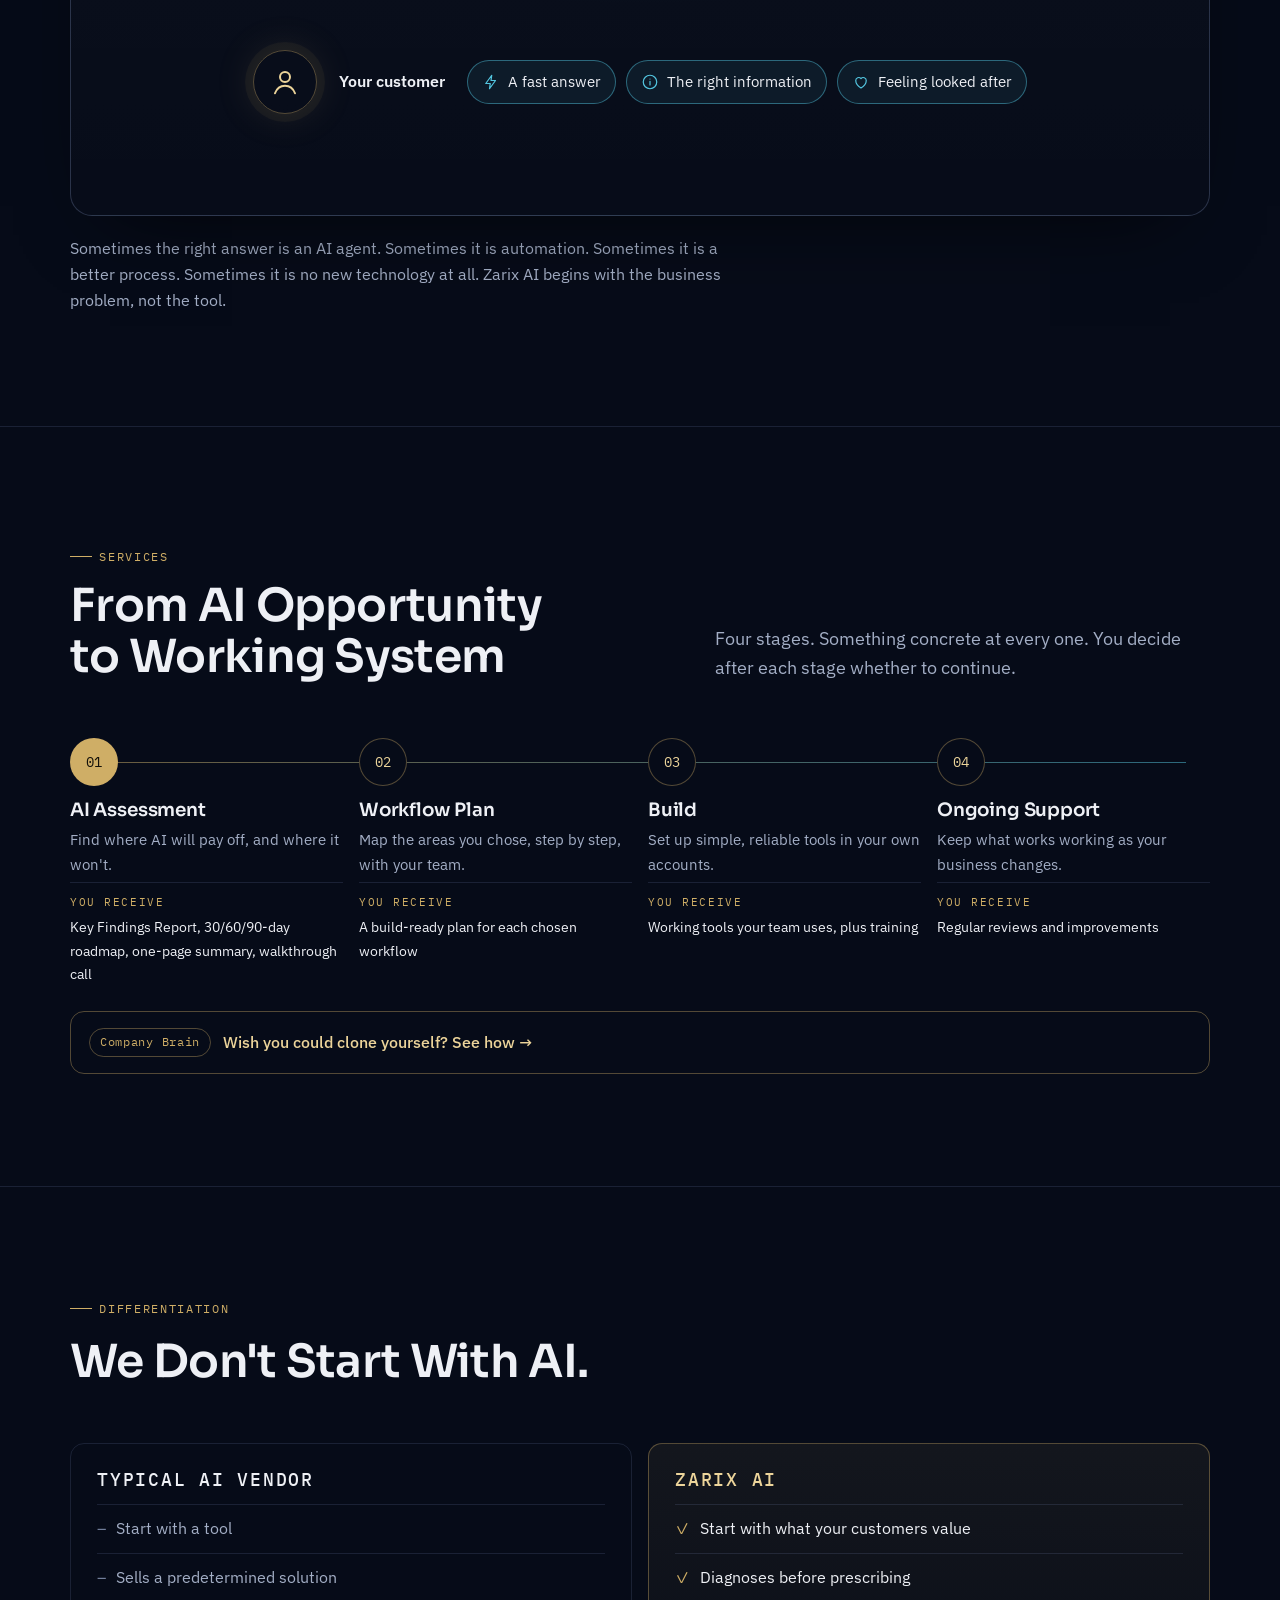
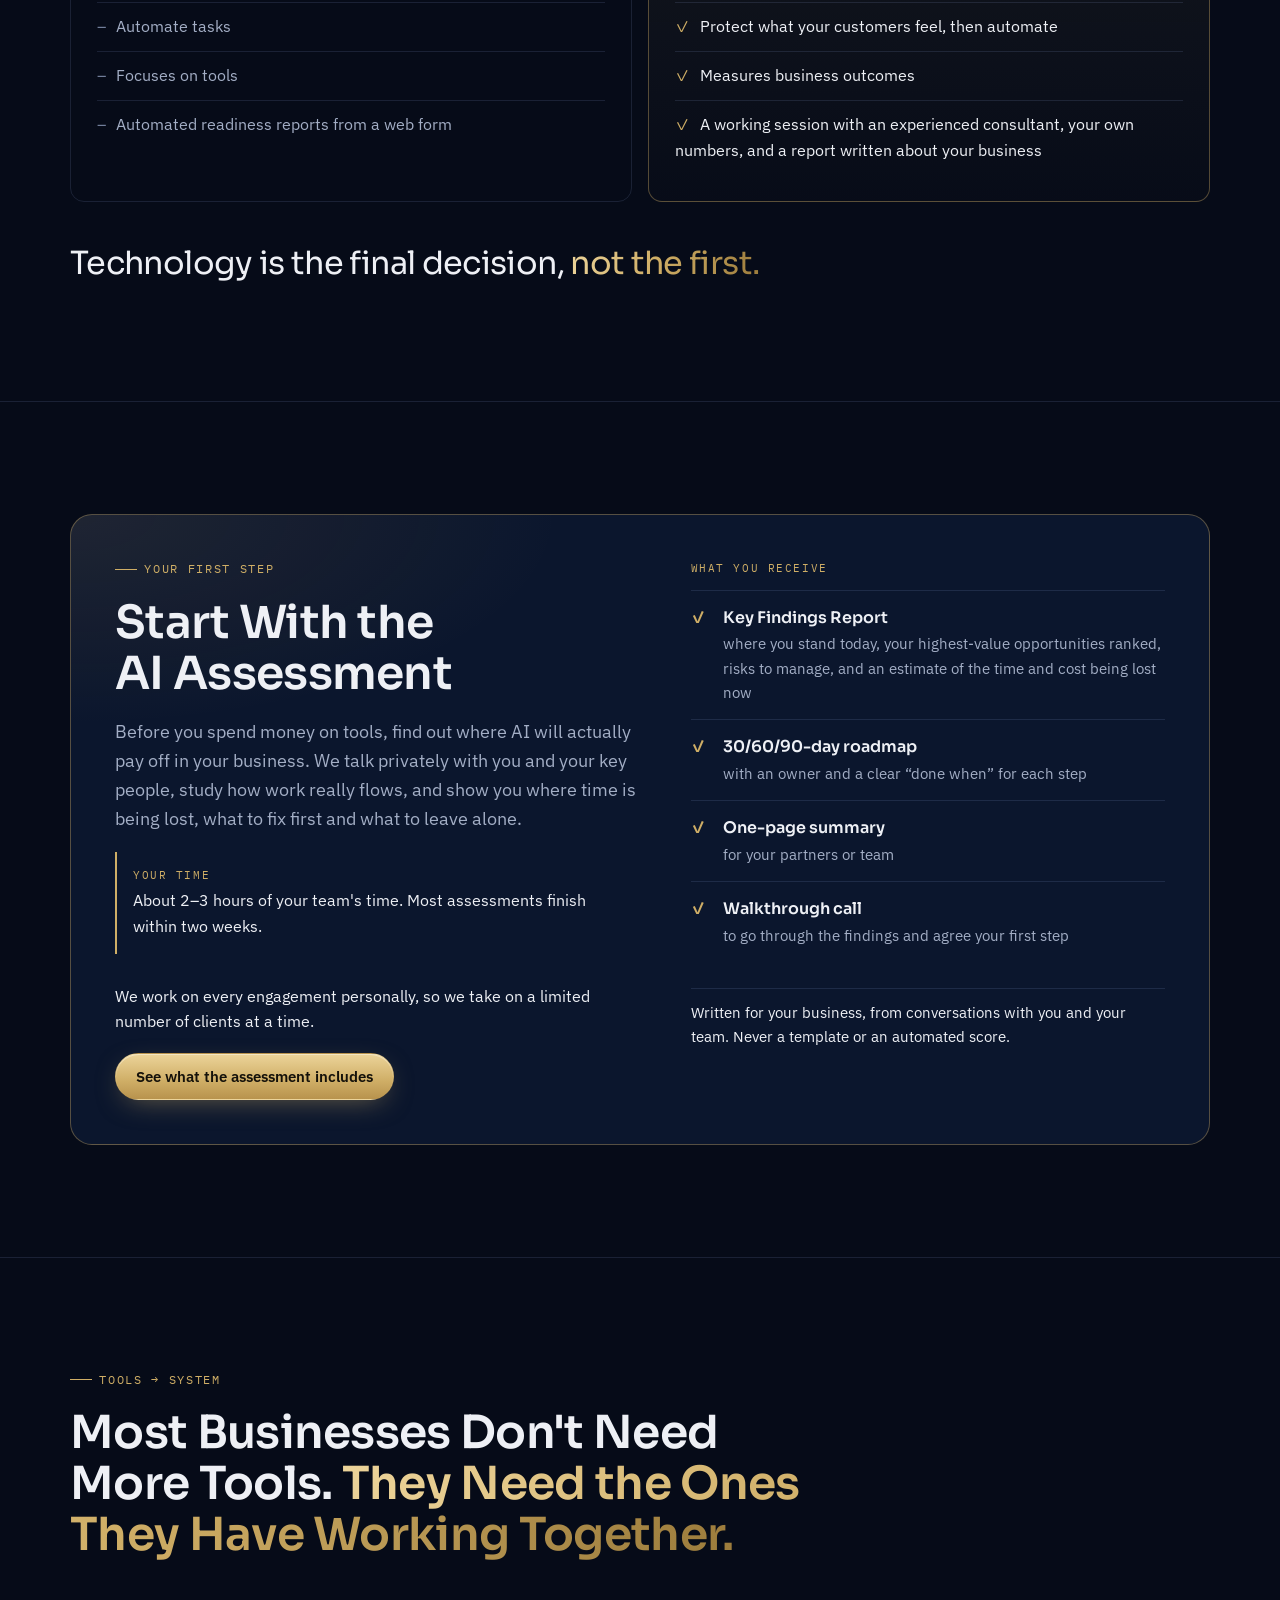
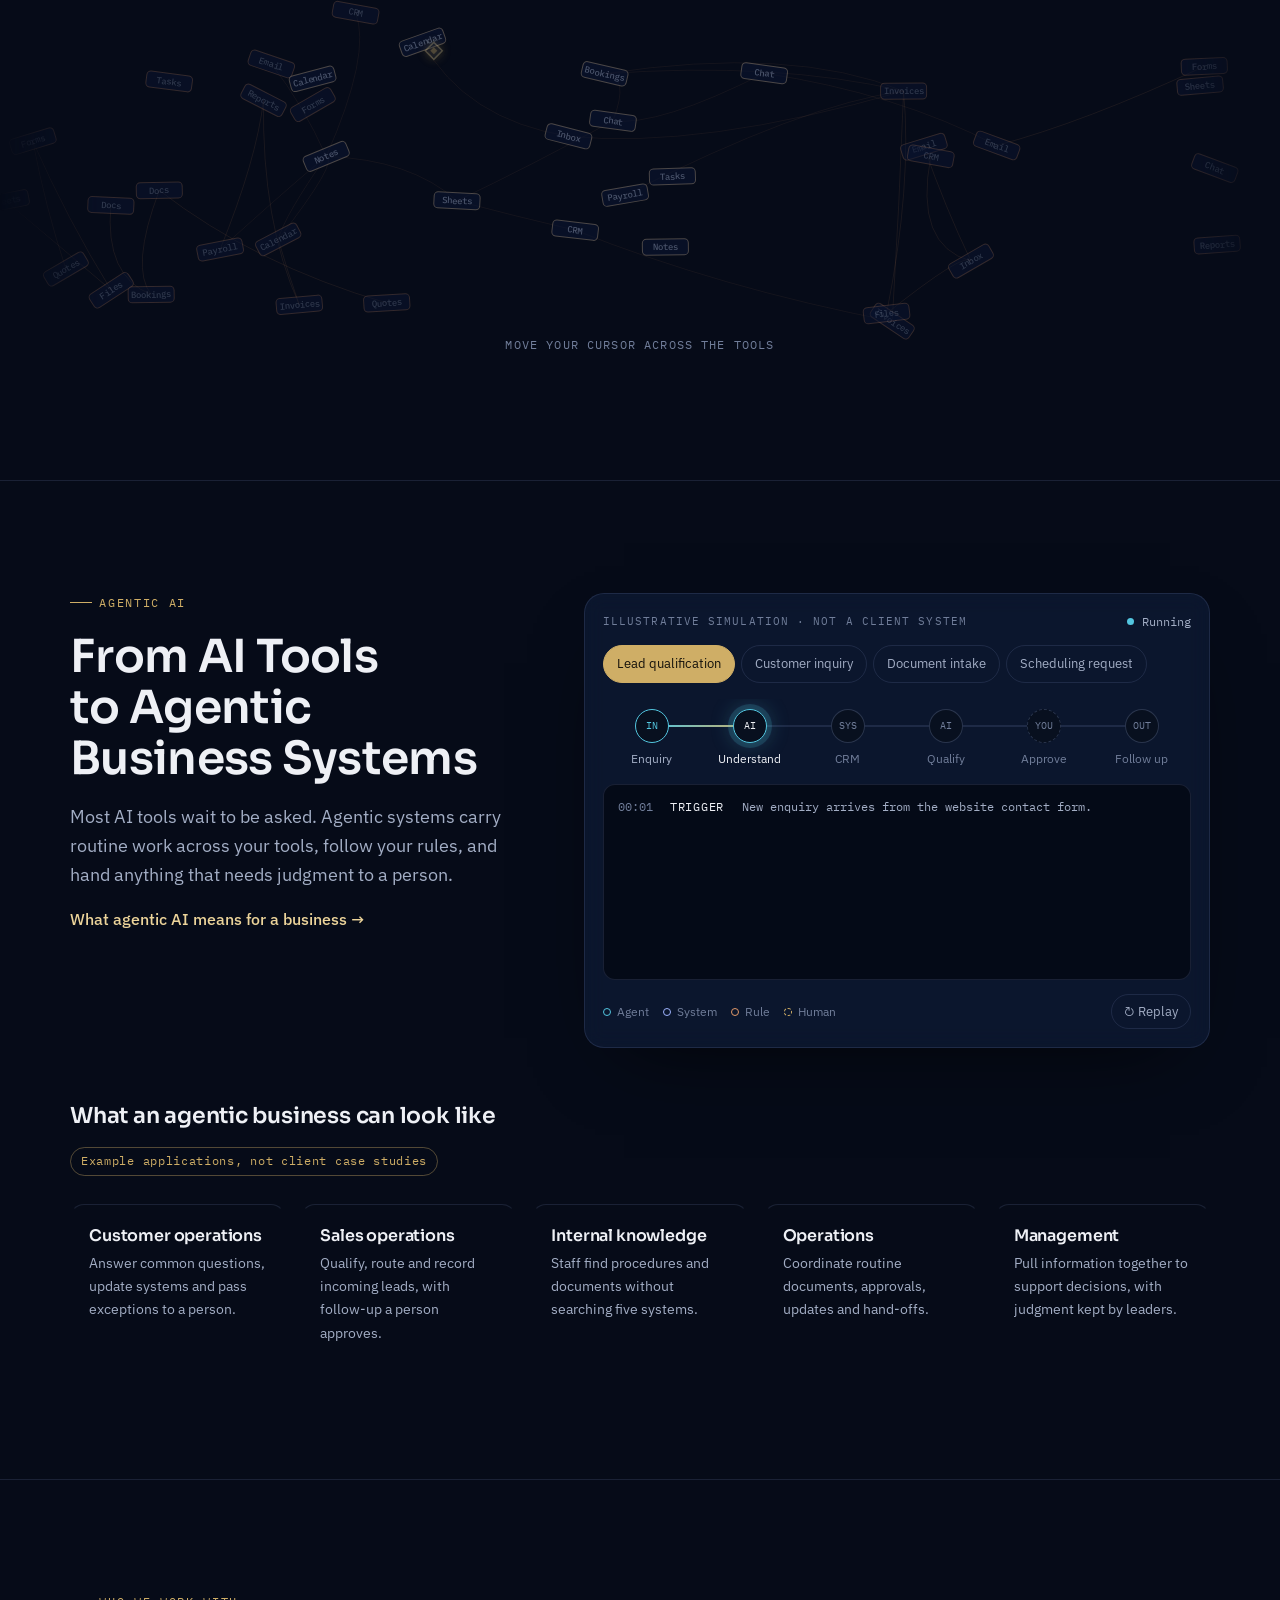
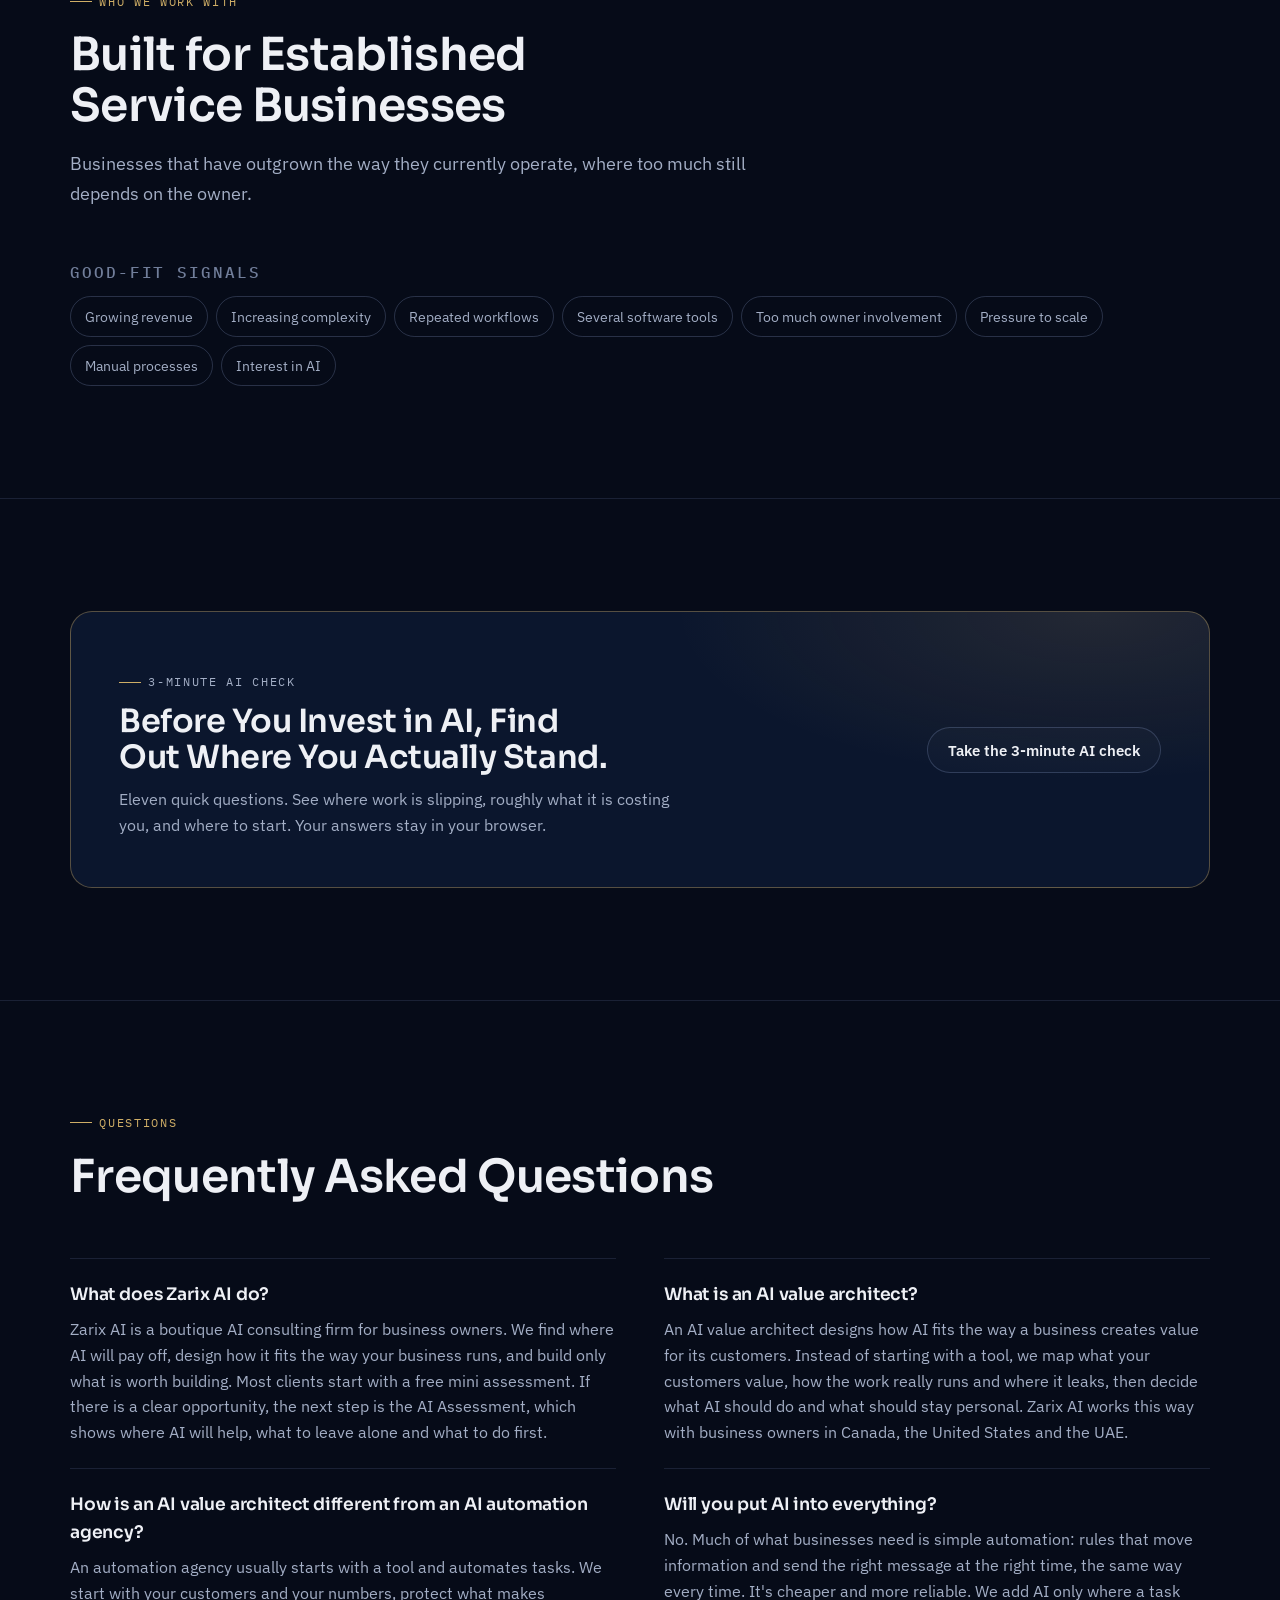
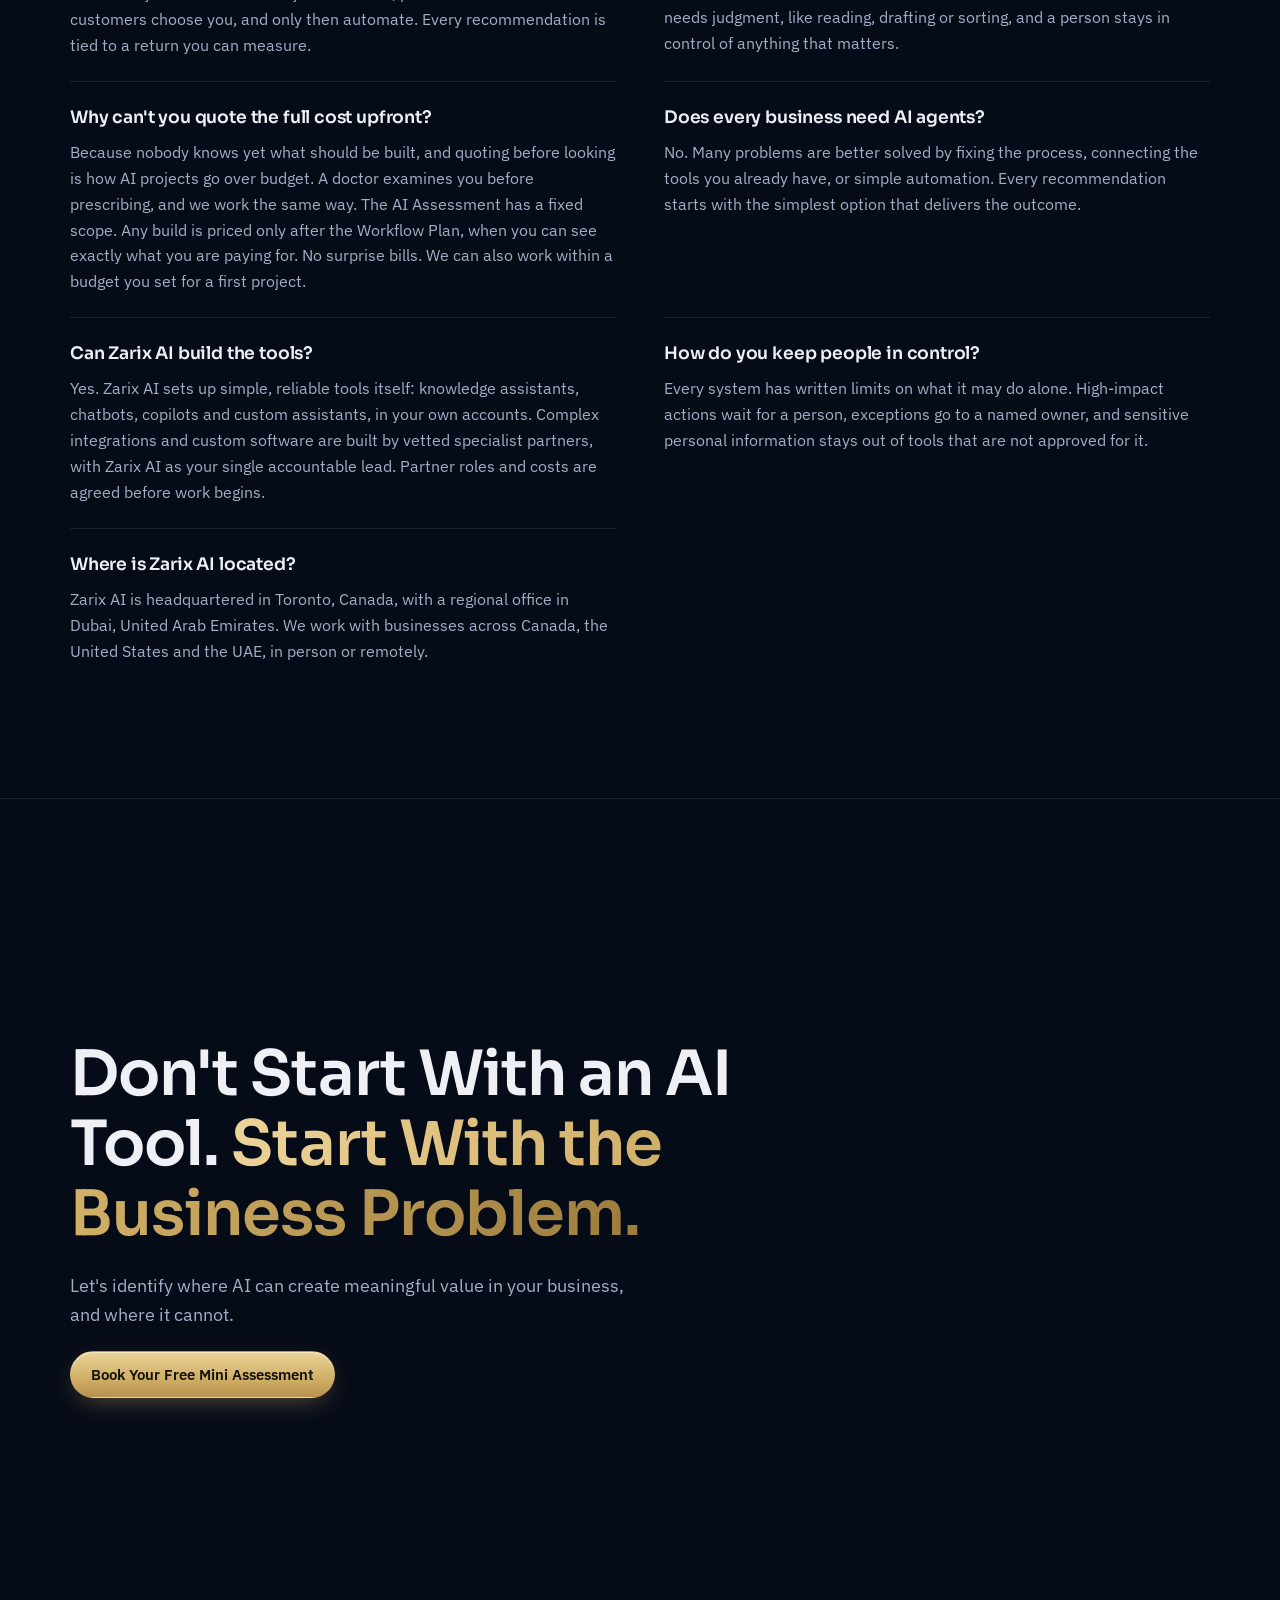
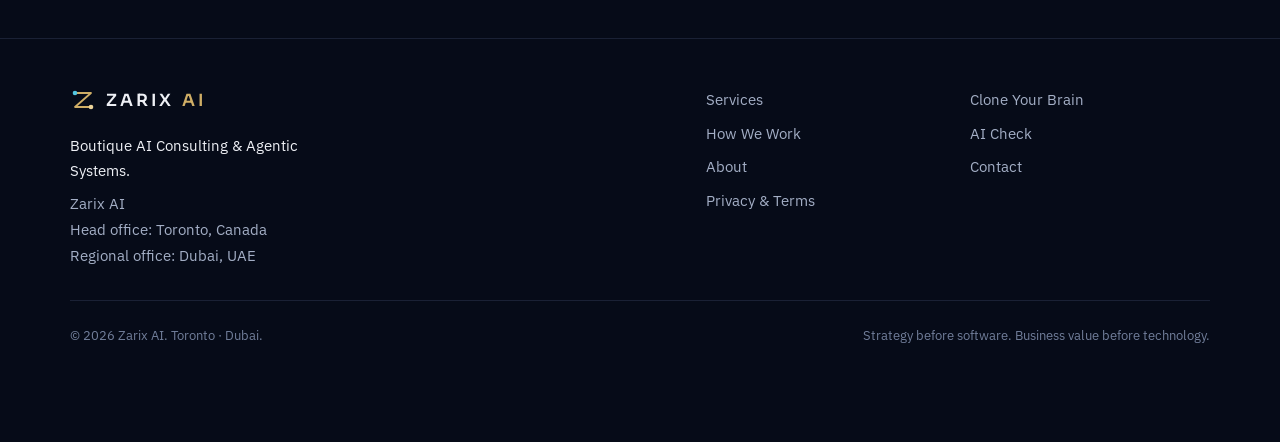
==== commit 6d716d85: "Chatbots page: hero rotates WhatsApp (home cleaning), website chat (restaurant order, allergy to sta" ====
--- a/index.html
+++ b/index.html
@@ -11,7 +11,7 @@
 <link rel="icon" href="img/favicon.svg" type="image/svg+xml"><link rel="icon" href="img/favicon-32.png" sizes="32x32" type="image/png"><link rel="apple-touch-icon" href="img/apple-touch-icon.png">
 <meta name="theme-color" content="#060b18">
 <link rel="preconnect" href="https://fonts.googleapis.com"><link rel="preconnect" href="https://fonts.gstatic.com" crossorigin><link rel="stylesheet" href="https://fonts.googleapis.com/css2?family=IBM+Plex+Mono:wght@400;500&family=IBM+Plex+Sans:wght@400;500;600&family=Sora:wght@500;600&display=swap">
-<link rel="stylesheet" href="styles.css?v=20261125g">
+<link rel="stylesheet" href="styles.css?v=20261126a">
 <script type="application/ld+json">{"@context": "https://schema.org", "@type": "ProfessionalService", "@id": "https://zarix.ai/#org", "name": "Zarix AI", "legalName": "Zarix AI", "alternateName": "Zarix", "url": "https://zarix.ai/", "description": "Zarix AI is a boutique AI consulting and agentic systems firm for business owners, offering AI consulting, AI readiness assessment and workflow automation. Headquartered in Toronto, Canada, with a regional office in Dubai, UAE.", "address": {"@type": "PostalAddress", "addressLocality": "Toronto", "addressRegion": "ON", "addressCountry": "CA"}, "location": [{"@type": "Place", "name": "Zarix AI head office", "address": {"@type": "PostalAddress", "addressLocality": "Toronto", "addressRegion": "ON", "addressCountry": "CA"}}, {"@type": "Place", "name": "Zarix AI regional office", "address": {"@type": "PostalAddress", "addressLocality": "Dubai", "addressCountry": "AE"}}], "areaServed": [{"@type": "City", "name": "Toronto"}, {"@type": "State", "name": "Ontario"}, {"@type": "Country", "name": "Canada"}, {"@type": "Country", "name": "United States"}, {"@type": "City", "name": "Dubai"}, {"@type": "Country", "name": "United Arab Emirates"}], "knowsAbout": ["AI value architecture", "AI consulting", "AI readiness assessment", "AI strategy", "Agentic AI", "AI assessment", "Business process transformation", "Workflow automation", "AI agents for business", "AI governance"], "slogan": "Boutique AI consulting and agentic systems", "logo": "https://zarix.ai/img/zarix-logo.png", "image": "https://zarix.ai/img/share.jpg", "email": "inquiries@zarix.ai", "sameAs": ["https://www.linkedin.com/company/zarix-ai/", "https://www.google.com/maps?cid=14917575877107764732"]}</script>
 <script type="application/ld+json">{"@context": "https://schema.org", "@type": "WebSite", "@id": "https://zarix.ai/#site", "name": "Zarix AI", "url": "https://zarix.ai/", "publisher": {"@id": "https://zarix.ai/#org"}}</script>
 <script type="application/ld+json">{"@context": "https://schema.org", "@type": "FAQPage", "mainEntity": [{"@type": "Question", "name": "What does Zarix AI do?", "acceptedAnswer": {"@type": "Answer", "text": "Zarix AI is a boutique AI consulting firm for business owners. We find where AI will pay off, design how it fits the way your business runs, and build only what is worth building. Most clients start with a free mini assessment. If there is a clear opportunity, the next step is the AI Assessment, which shows where AI will help, what to leave alone and what to do first."}}, {"@type": "Question", "name": "What is an AI value architect?", "acceptedAnswer": {"@type": "Answer", "text": "An AI value architect designs how AI fits the way a business creates value for its customers. Instead of starting with a tool, we map what your customers value, how the work really runs and where it leaks, then decide what AI should do and what should stay personal. Zarix AI works this way with business owners in Canada, the United States and the UAE."}}, {"@type": "Question", "name": "How is an AI value architect different from an AI automation agency?", "acceptedAnswer": {"@type": "Answer", "text": "An automation agency usually starts with a tool and automates tasks. We start with your customers and your numbers, protect what makes customers choose you, and only then automate. Every recommendation is tied to a return you can measure."}}, {"@type": "Question", "name": "Will you put AI into everything?", "acceptedAnswer": {"@type": "Answer", "text": "No. Much of what businesses need is simple automation: rules that move information and send the right message at the right time, the same way every time. It's cheaper and more reliable. We add AI only where a task needs judgment, like reading, drafting or sorting, and a person stays in control of anything that matters."}}, {"@type": "Question", "name": "Why can't you quote the full cost upfront?", "acceptedAnswer": {"@type": "Answer", "text": "Because nobody knows yet what should be built, and quoting before looking is how AI projects go over budget. A doctor examines you before prescribing, and we work the same way. The AI Assessment has a fixed scope. Any build is priced only after the Workflow Plan, when you can see exactly what you are paying for. No surprise bills. We can also work within a budget you set for a first project."}}, {"@type": "Question", "name": "Does every business need AI agents?", "acceptedAnswer": {"@type": "Answer", "text": "No. Many problems are better solved by fixing the process, connecting the tools you already have, or simple automation. Every recommendation starts with the simplest option that delivers the outcome."}}, {"@type": "Question", "name": "Can Zarix AI build the tools?", "acceptedAnswer": {"@type": "Answer", "text": "Yes. Zarix AI sets up simple, reliable tools itself: knowledge assistants, chatbots, copilots and custom assistants, in your own accounts. Complex integrations and custom software are built by vetted specialist partners, with Zarix AI as your single accountable lead. Partner roles and costs are agreed before work begins."}}, {"@type": "Question", "name": "How do you keep people in control?", "acceptedAnswer": {"@type": "Answer", "text": "Every system has written limits on what it may do alone. High-impact actions wait for a person, exceptions go to a named owner, and sensitive personal information stays out of tools that are not approved for it."}}, {"@type": "Question", "name": "Where is Zarix AI located?", "acceptedAnswer": {"@type": "Answer", "text": "Zarix AI is headquartered in Toronto, Canada, with a regional office in Dubai, United Arab Emirates. We work with businesses across Canada, the United States and the UAE, in person or remotely."}}], "isPartOf": {"@id": "https://zarix.ai/#site"}, "publisher": {"@id": "https://zarix.ai/#org"}}</script>
@@ -217,8 +217,8 @@
 <div class="foot-base"><span>© <span id="year">2026</span> Zarix AI. Toronto · Dubai.</span><span>Strategy before software. Business value before technology.</span></div>
 </div></footer>
 <div class="mobile-cta"><button type="button" class="mcta-ask" data-open-chat aria-label="Ask Linda AI"><span class="zc-orb" aria-hidden="true"></span><span>Ask</span></button><a class="btn btn-gold" href="contact.html#book">Book a Free Mini Assessment</a></div>
-<script src="site.js?v=20261125g" defer></script>
-<script src="kb.js?v=20261125g" defer></script>
-<script src="chat.js?v=20261125g" defer></script>
+<script src="site.js?v=20261126a" defer></script>
+<script src="kb.js?v=20261126a" defer></script>
+<script src="chat.js?v=20261126a" defer></script>
 </body>
 </html>
--- a/styles.css
+++ b/styles.css
@@ -1379,3 +1379,7 @@
 .tri-key{display:flex;gap:8px;flex-wrap:wrap;margin:0 0 12px}
 .tri-key .tri-out{font-size:.75rem;padding:4px 9px;font-weight:500}
 .twp-line.old{color:#b8c2d6}
+.cb-scenes{display:grid}
+.cb-scene{grid-area:1/1;visibility:hidden}
+.cb-scene.active{visibility:visible}
+.cb-tabs span{transition:all .3s}
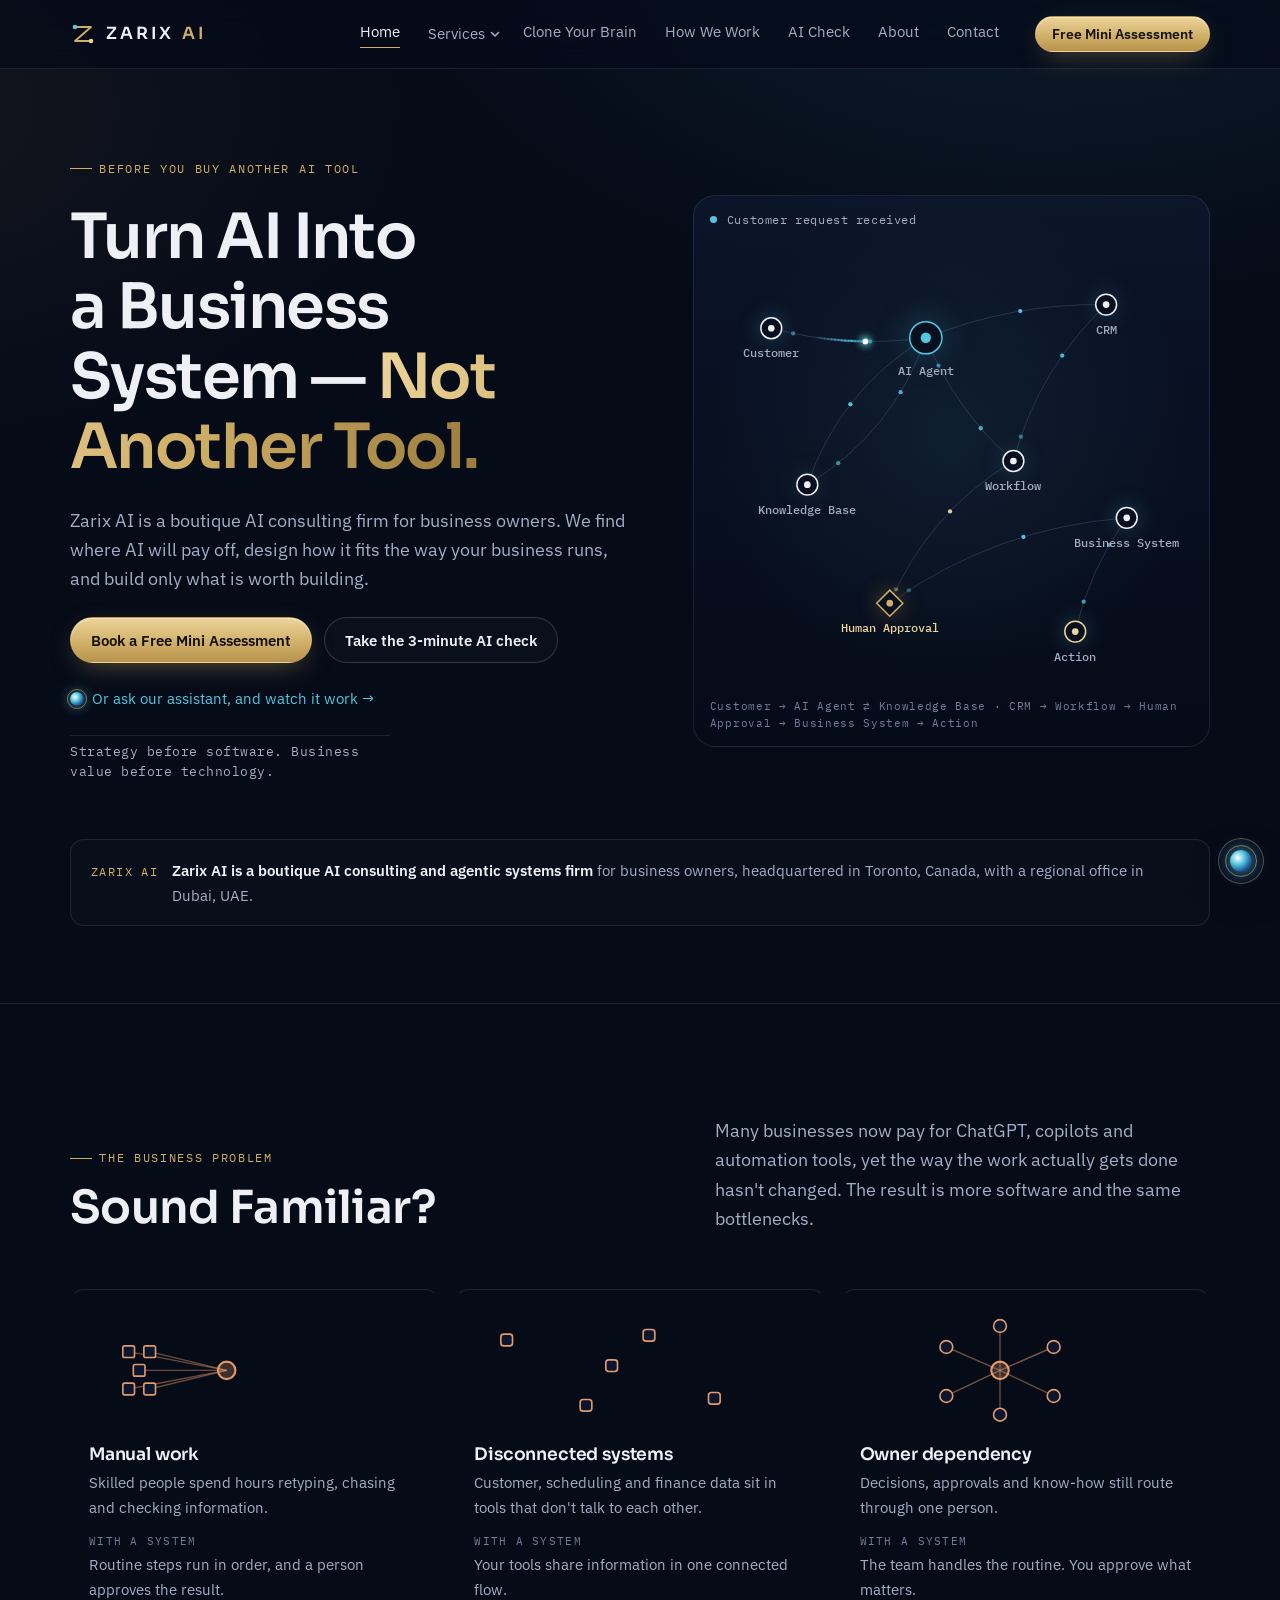
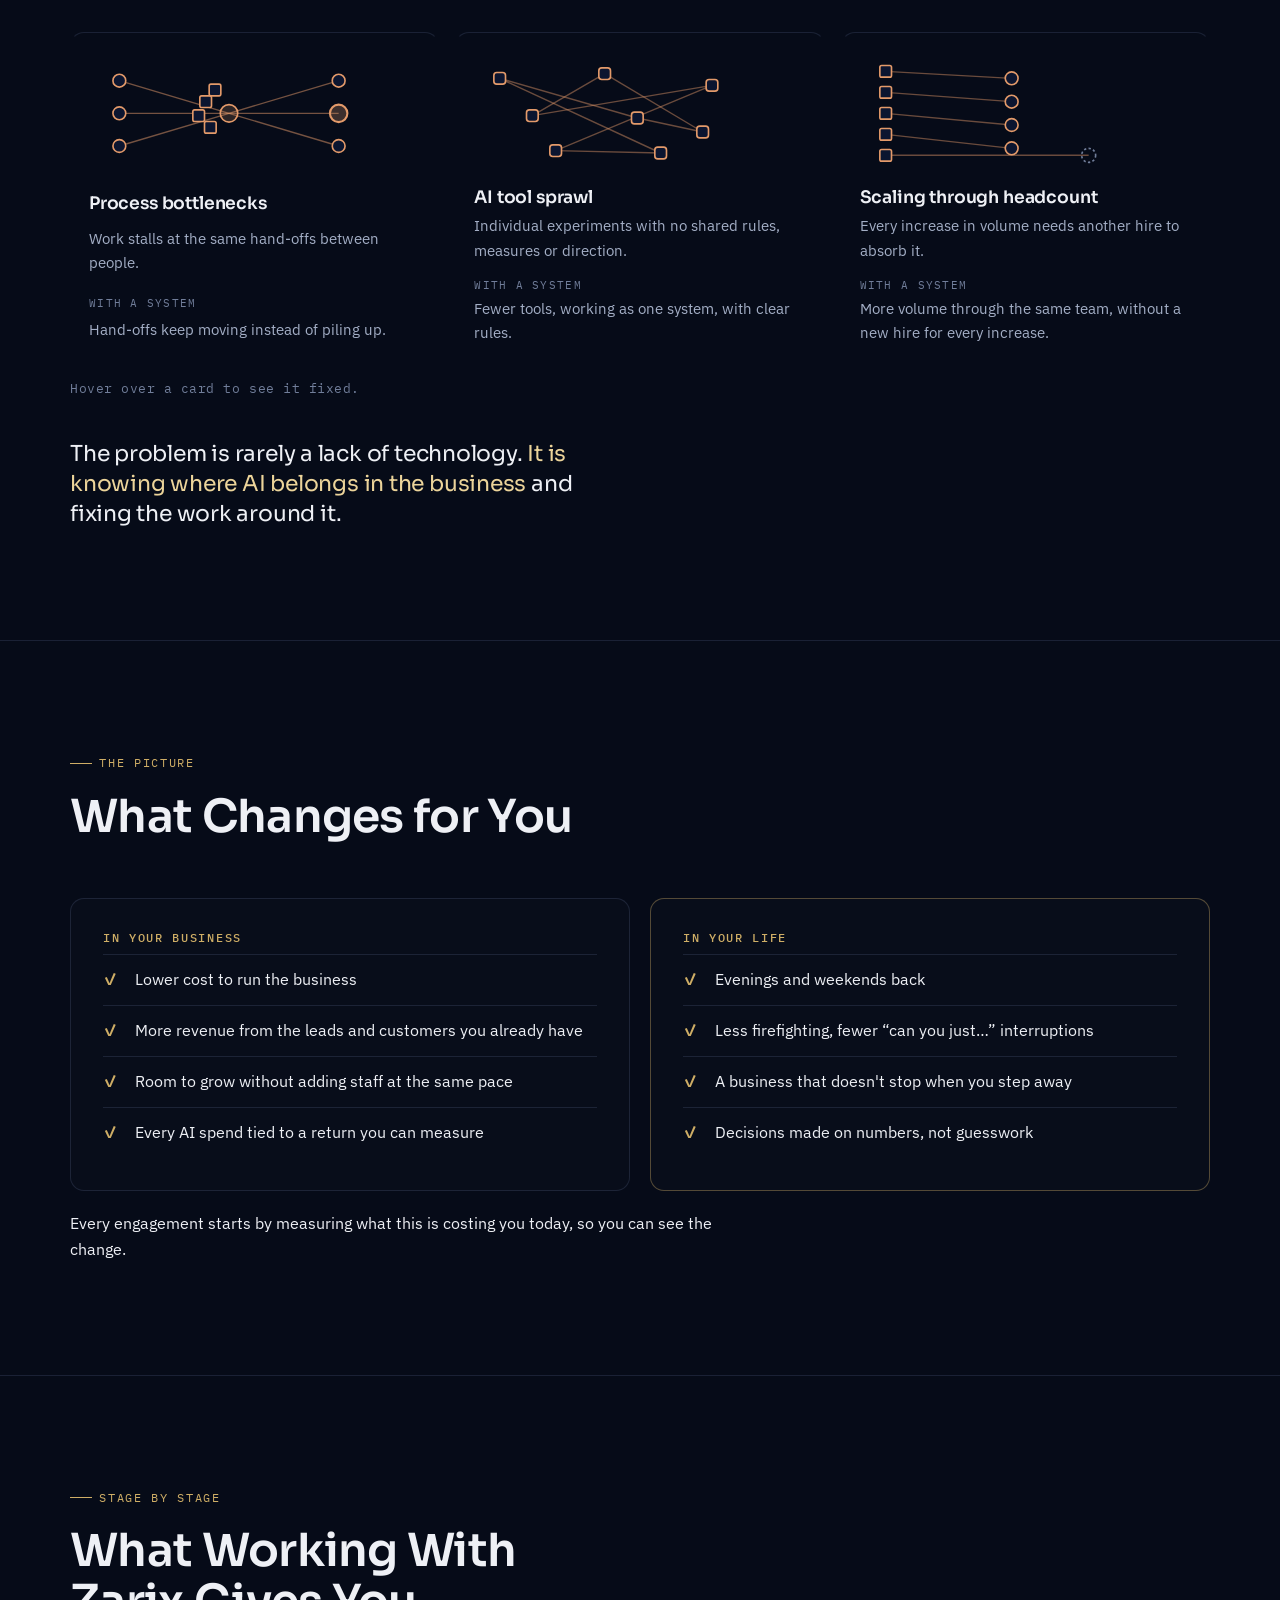
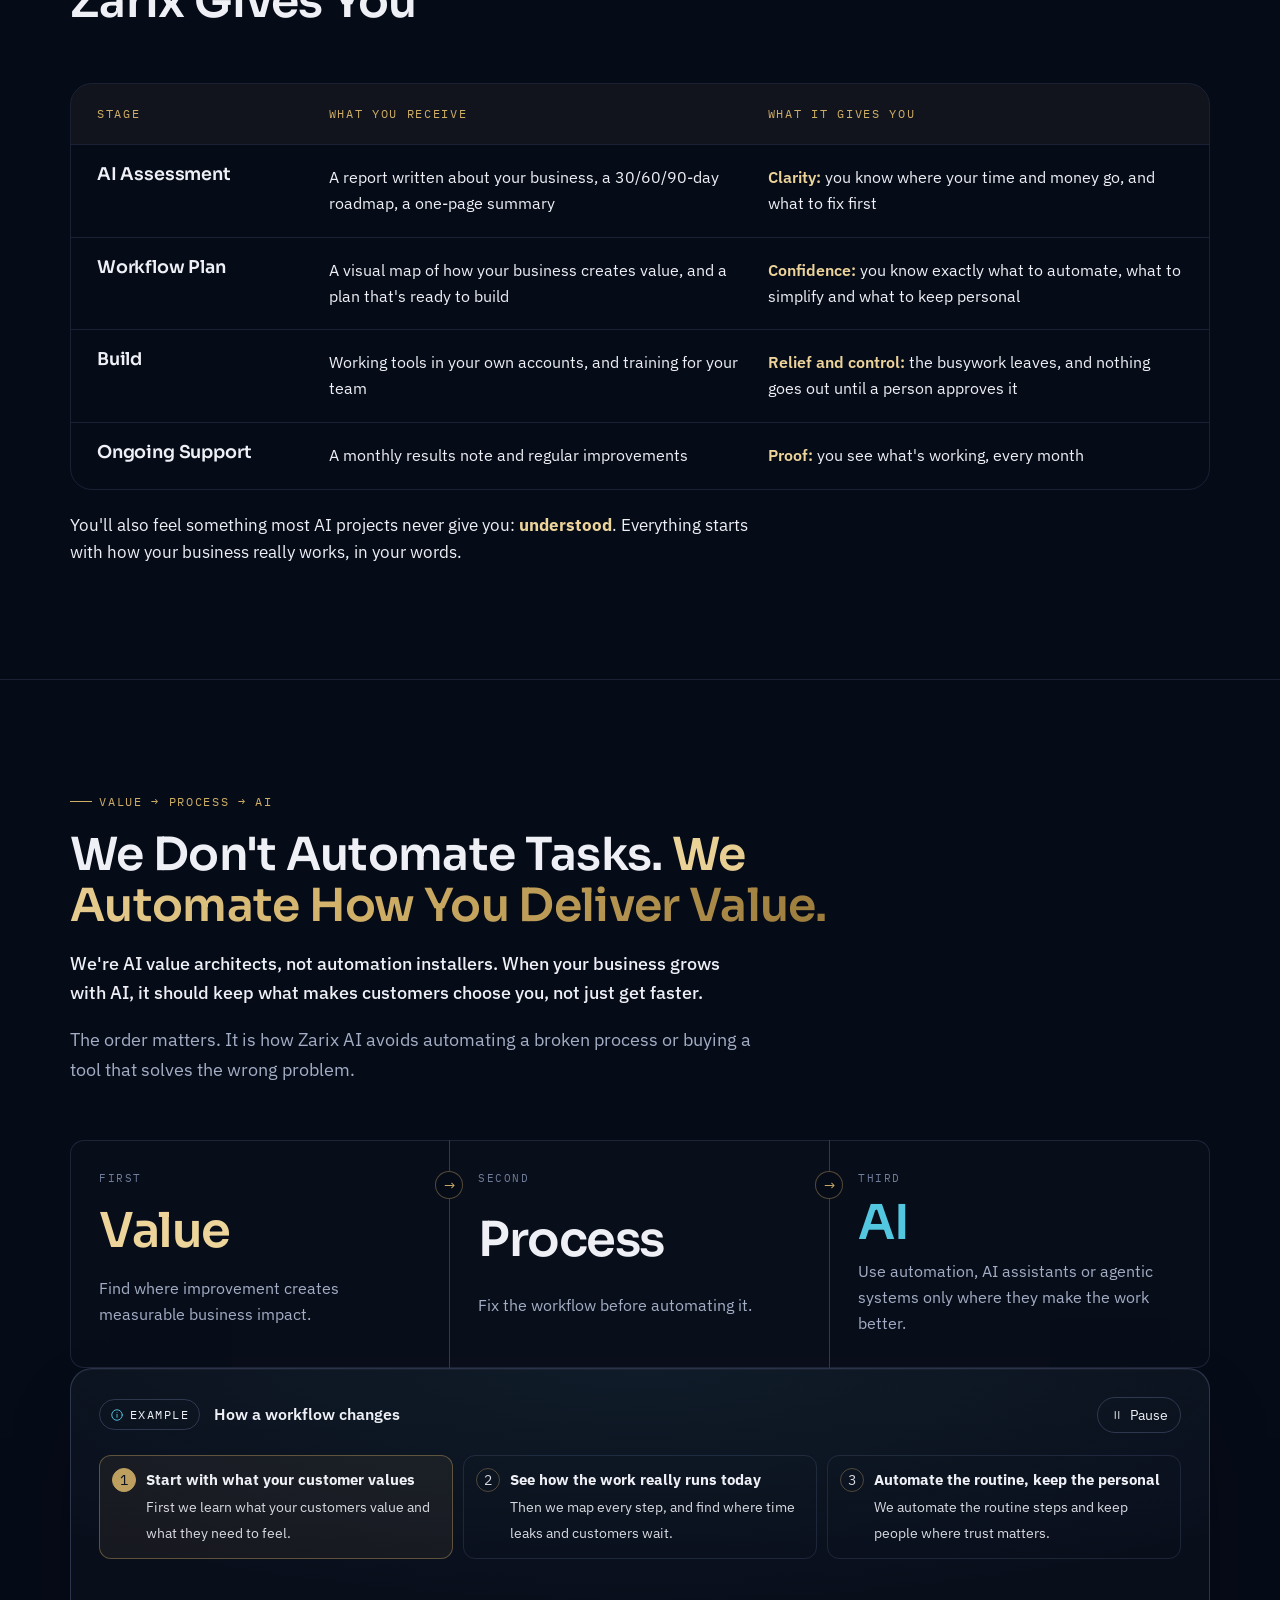
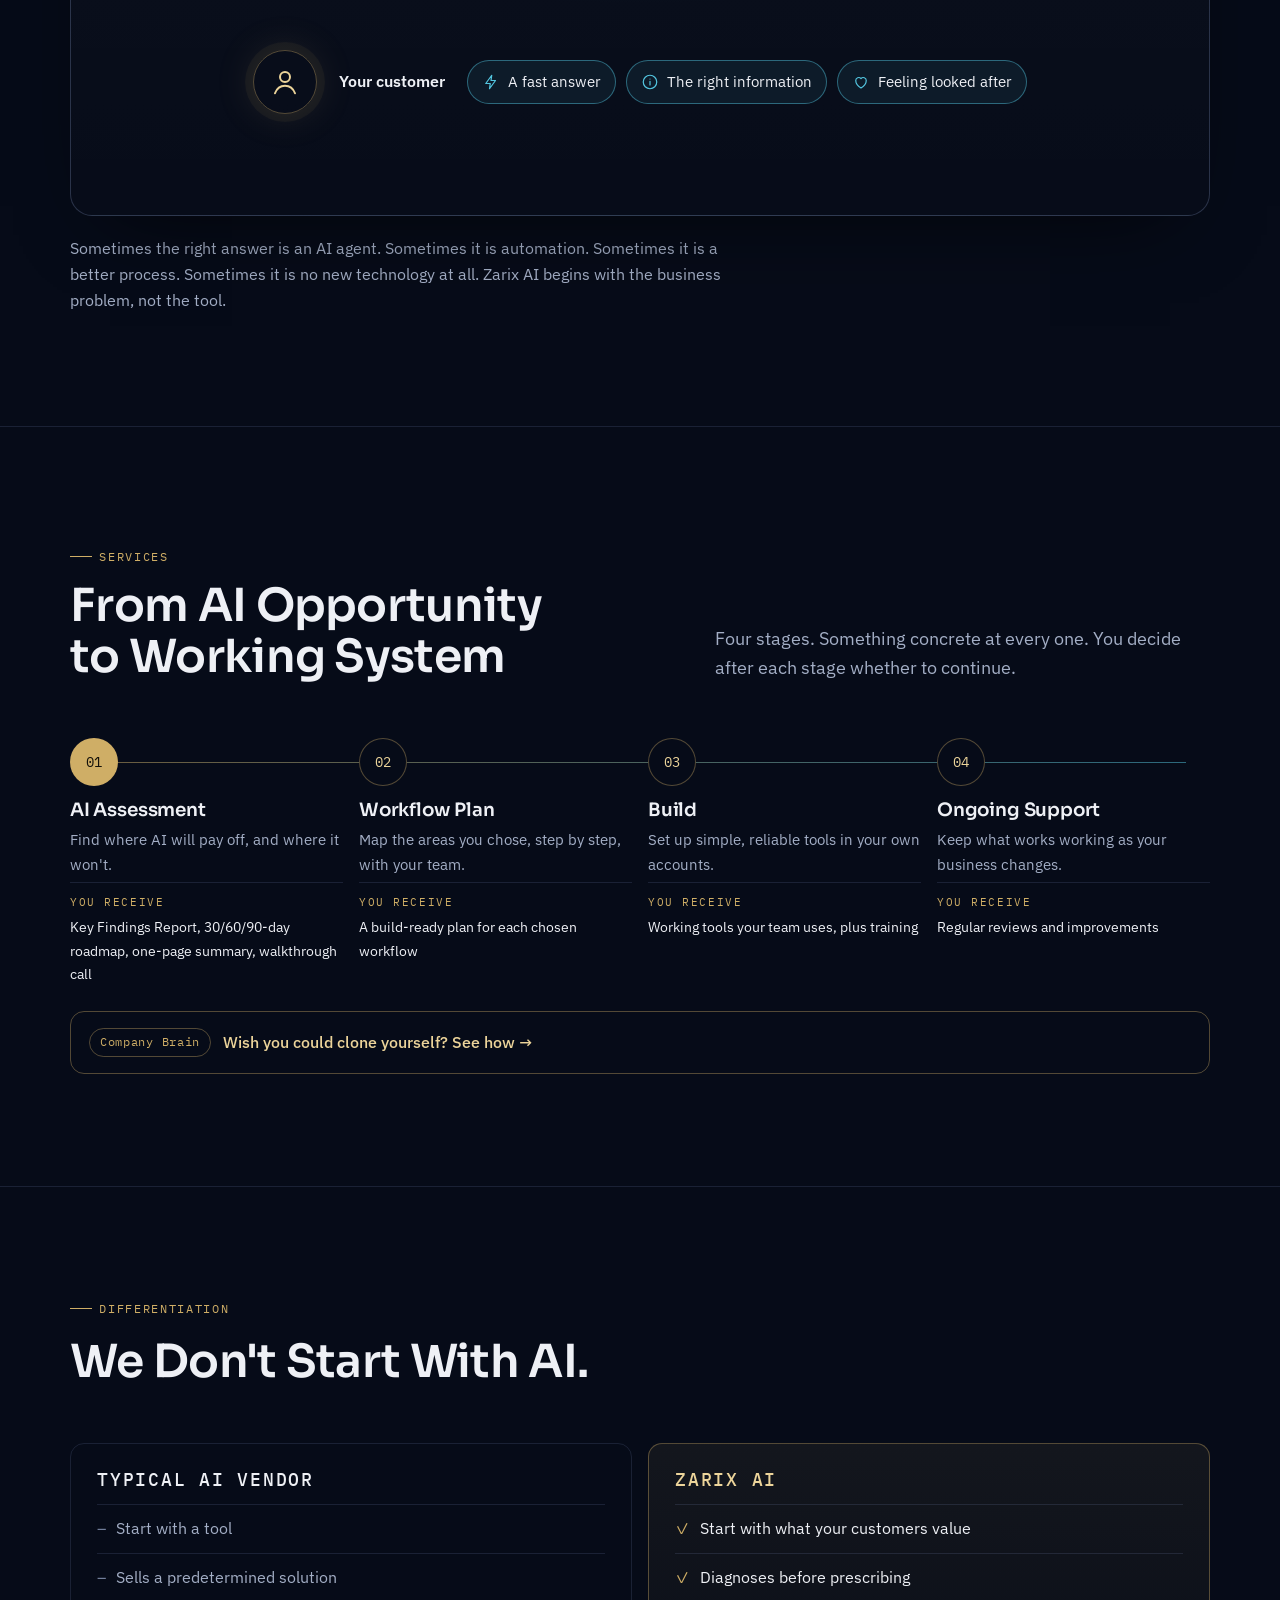
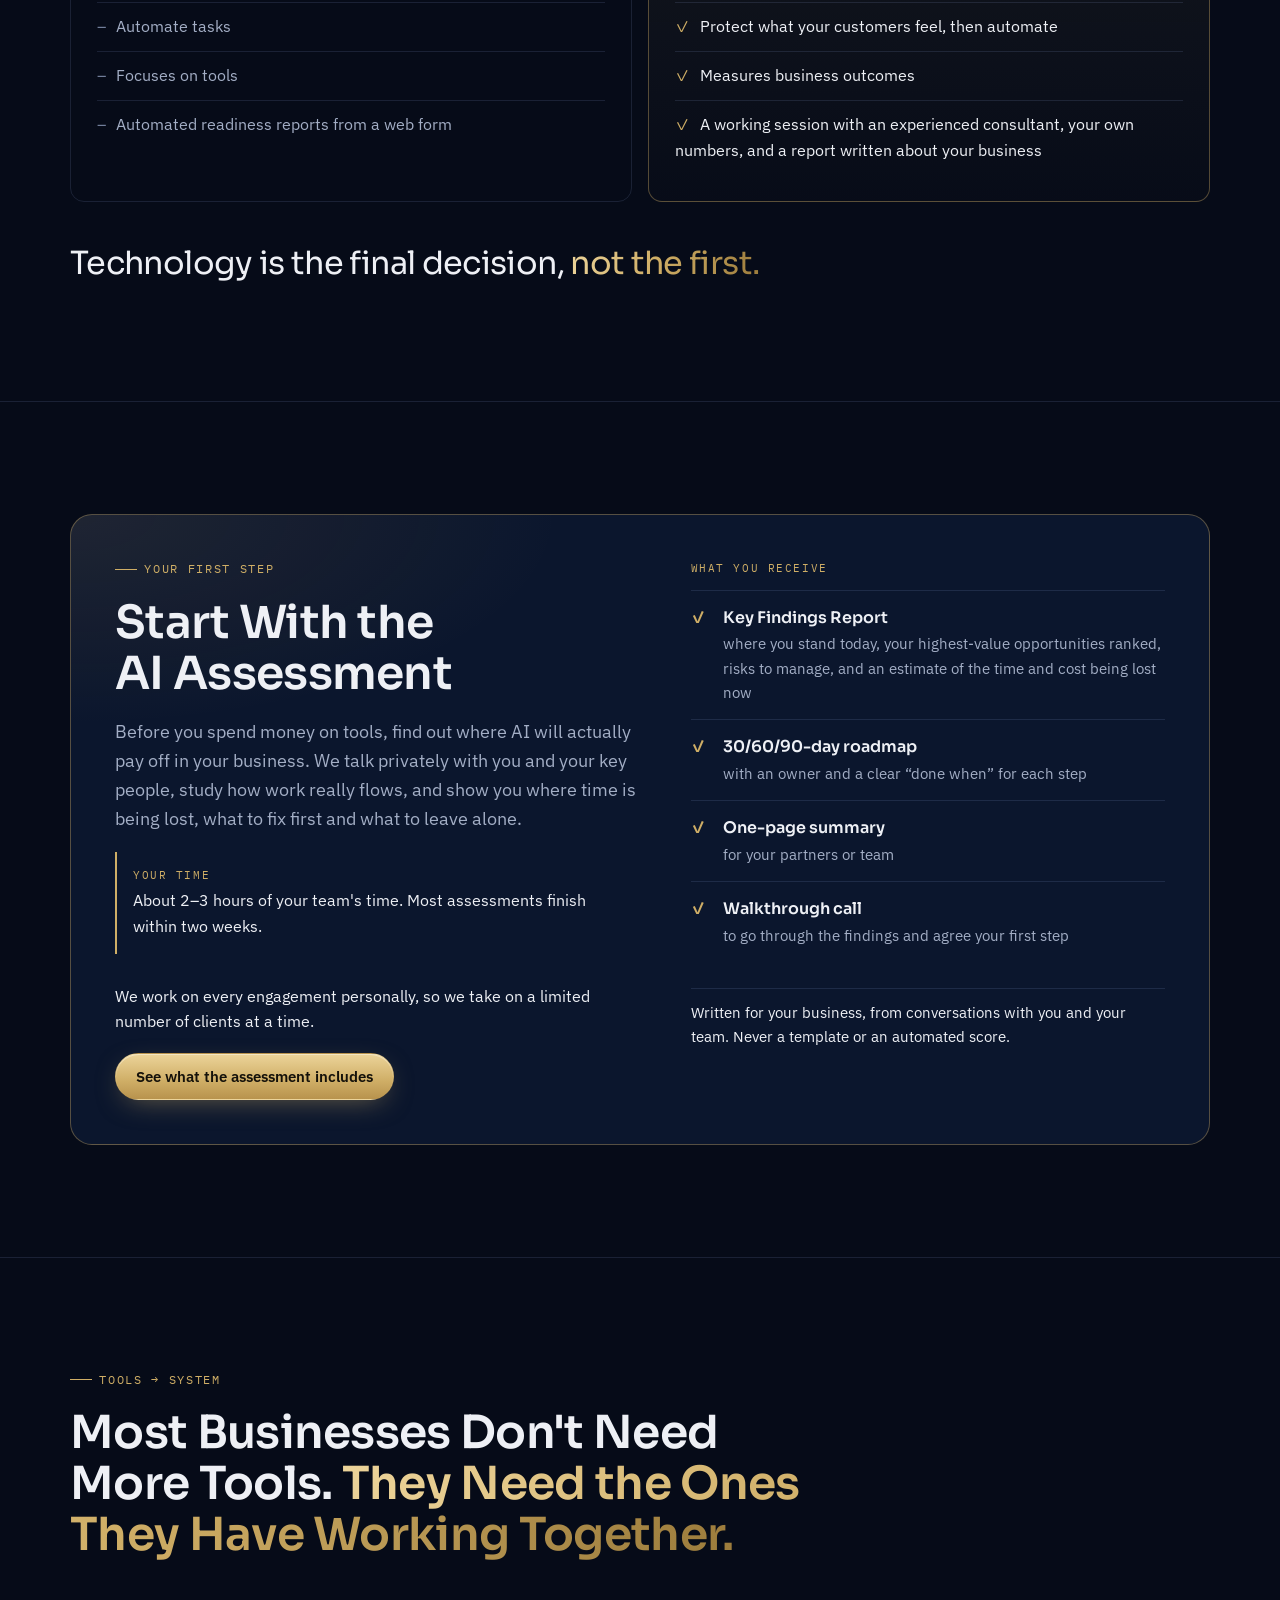
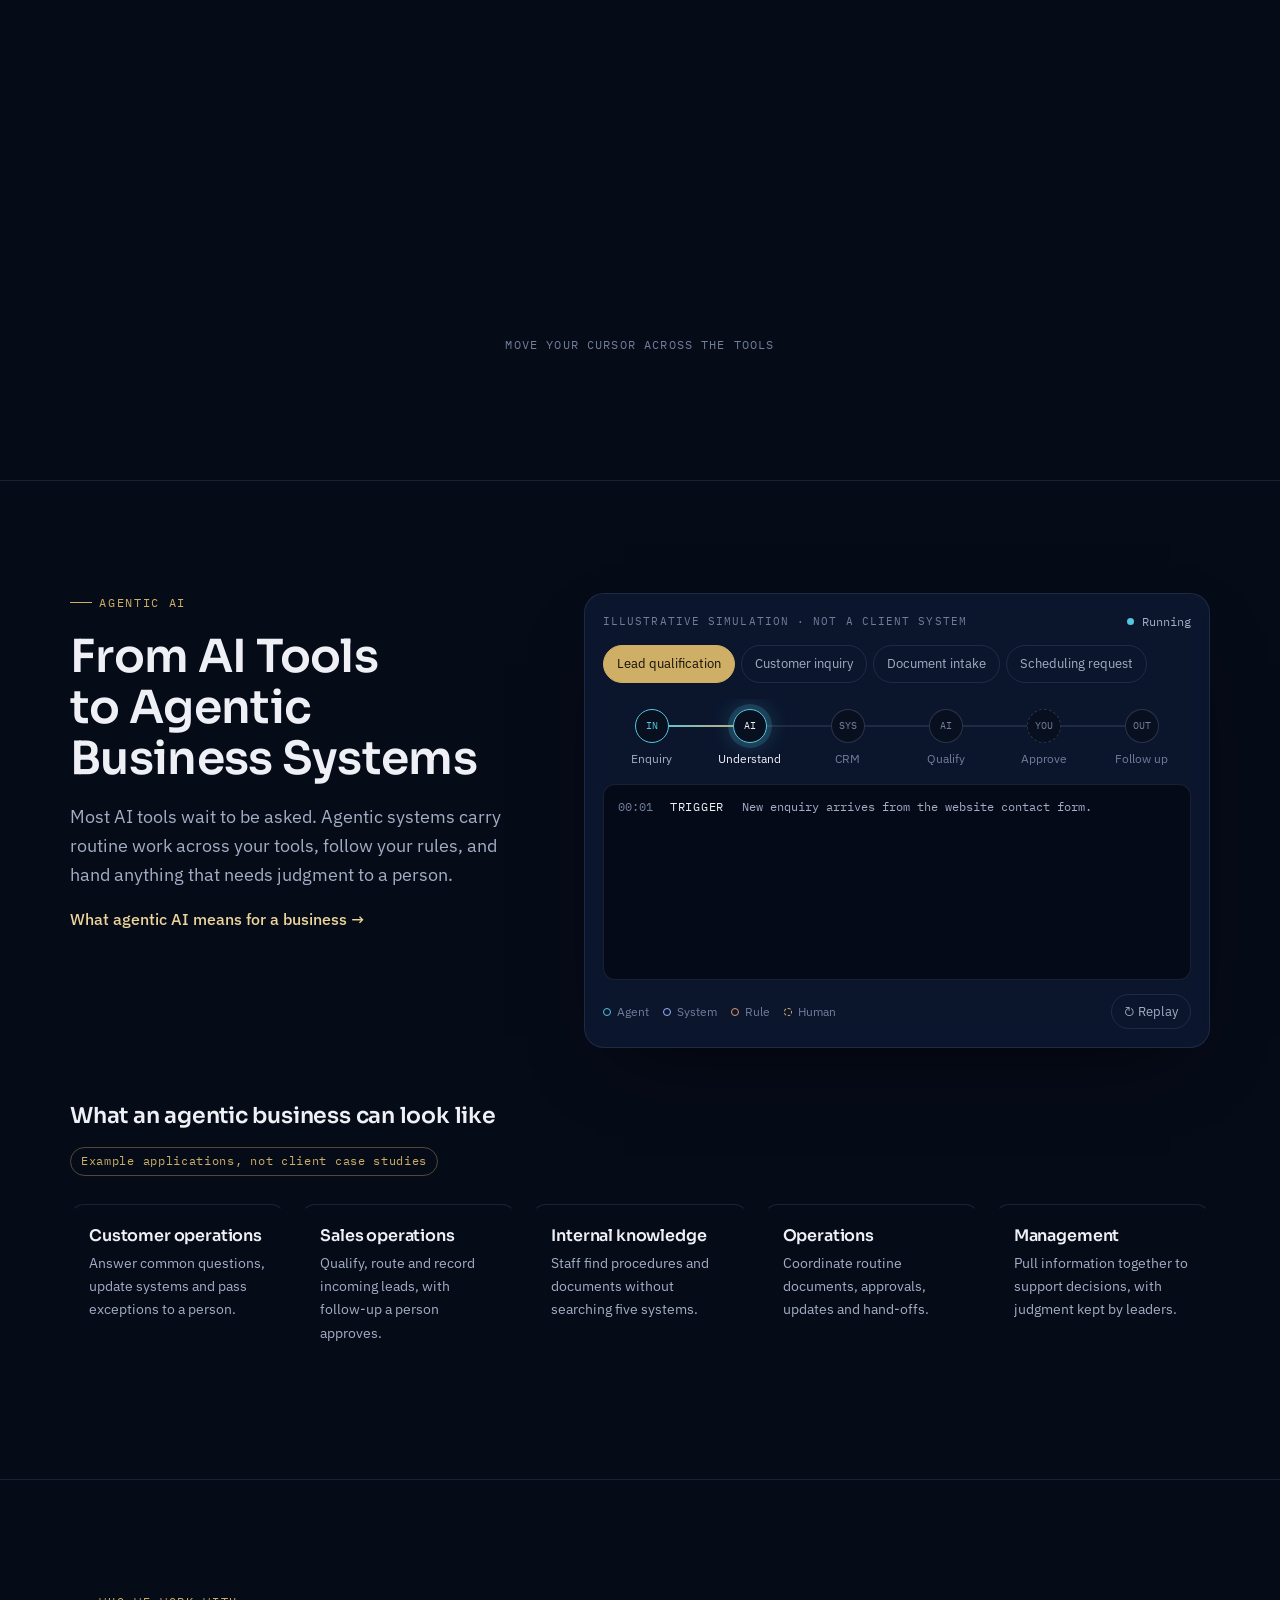
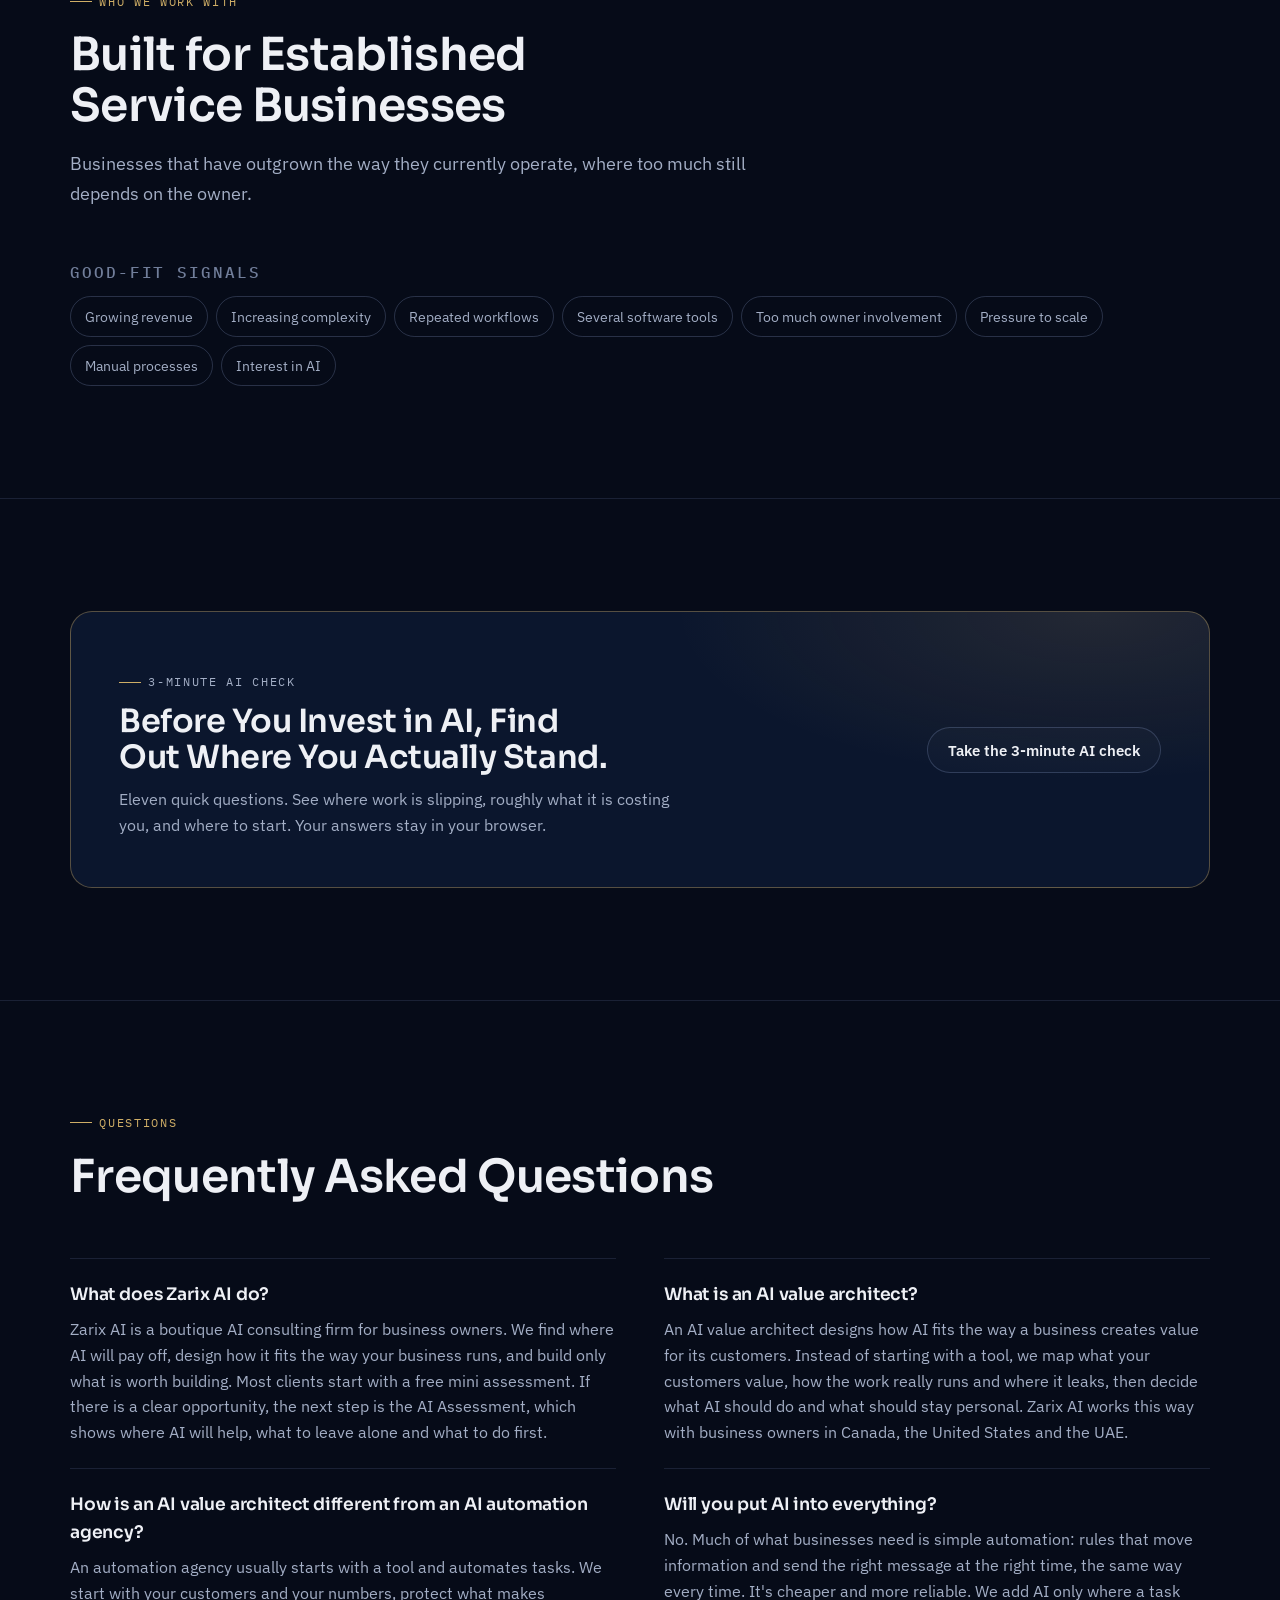
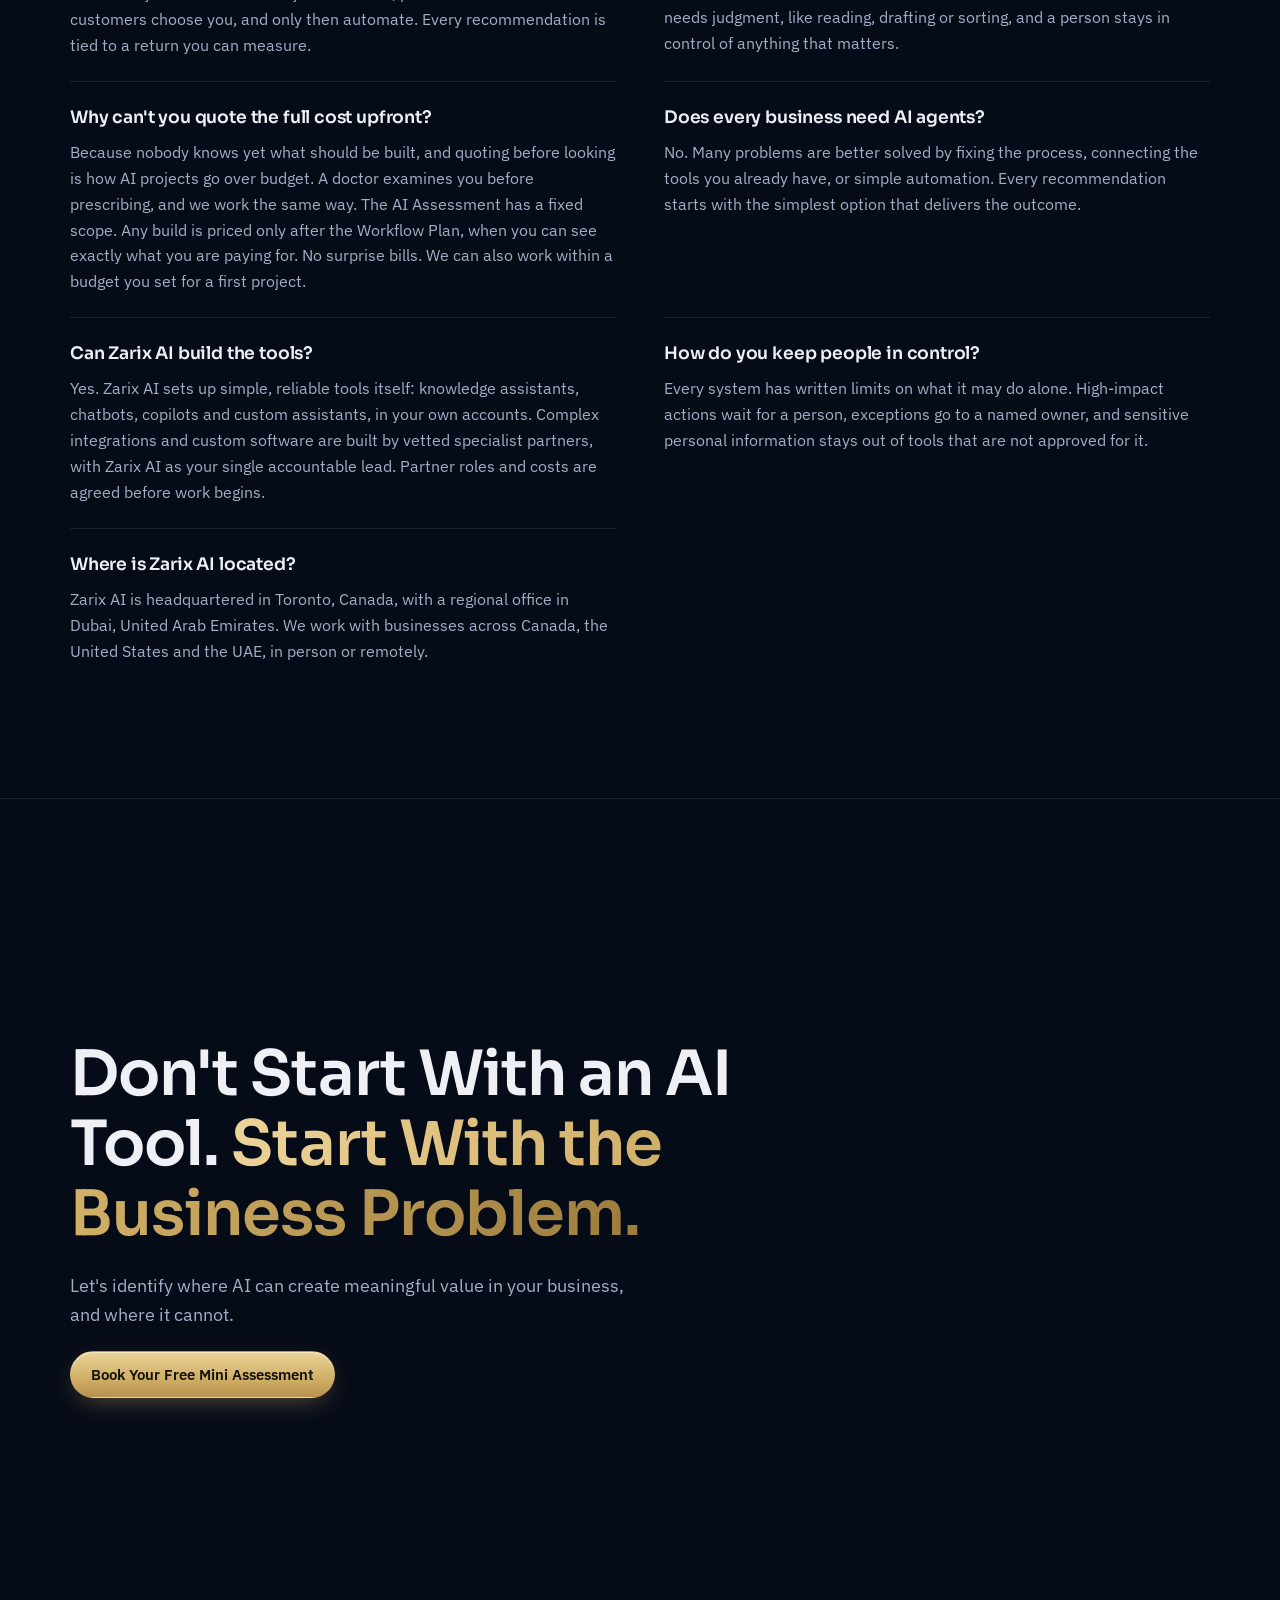
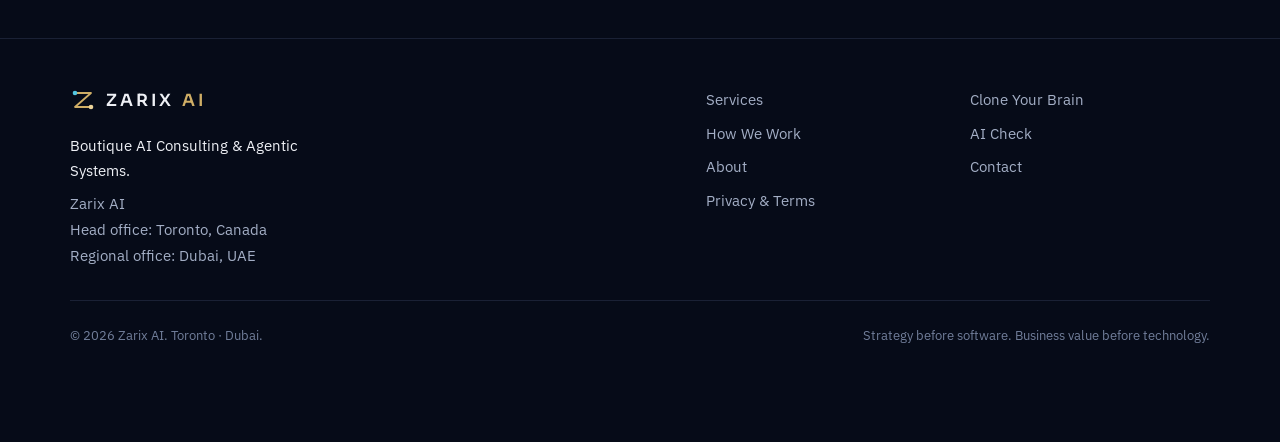
==== commit ddc6a0c1: "Chatbots page: AI sales assistant section (5-step lead journey visual + ground rules), phone/voice s" ====
--- a/index.html
+++ b/index.html
@@ -11,7 +11,7 @@
 <link rel="icon" href="img/favicon.svg" type="image/svg+xml"><link rel="icon" href="img/favicon-32.png" sizes="32x32" type="image/png"><link rel="apple-touch-icon" href="img/apple-touch-icon.png">
 <meta name="theme-color" content="#060b18">
 <link rel="preconnect" href="https://fonts.googleapis.com"><link rel="preconnect" href="https://fonts.gstatic.com" crossorigin><link rel="stylesheet" href="https://fonts.googleapis.com/css2?family=IBM+Plex+Mono:wght@400;500&family=IBM+Plex+Sans:wght@400;500;600&family=Sora:wght@500;600&display=swap">
-<link rel="stylesheet" href="styles.css?v=20261126a">
+<link rel="stylesheet" href="styles.css?v=20261126b">
 <script type="application/ld+json">{"@context": "https://schema.org", "@type": "ProfessionalService", "@id": "https://zarix.ai/#org", "name": "Zarix AI", "legalName": "Zarix AI", "alternateName": "Zarix", "url": "https://zarix.ai/", "description": "Zarix AI is a boutique AI consulting and agentic systems firm for business owners, offering AI consulting, AI readiness assessment and workflow automation. Headquartered in Toronto, Canada, with a regional office in Dubai, UAE.", "address": {"@type": "PostalAddress", "addressLocality": "Toronto", "addressRegion": "ON", "addressCountry": "CA"}, "location": [{"@type": "Place", "name": "Zarix AI head office", "address": {"@type": "PostalAddress", "addressLocality": "Toronto", "addressRegion": "ON", "addressCountry": "CA"}}, {"@type": "Place", "name": "Zarix AI regional office", "address": {"@type": "PostalAddress", "addressLocality": "Dubai", "addressCountry": "AE"}}], "areaServed": [{"@type": "City", "name": "Toronto"}, {"@type": "State", "name": "Ontario"}, {"@type": "Country", "name": "Canada"}, {"@type": "Country", "name": "United States"}, {"@type": "City", "name": "Dubai"}, {"@type": "Country", "name": "United Arab Emirates"}], "knowsAbout": ["AI value architecture", "AI consulting", "AI readiness assessment", "AI strategy", "Agentic AI", "AI assessment", "Business process transformation", "Workflow automation", "AI agents for business", "AI governance"], "slogan": "Boutique AI consulting and agentic systems", "logo": "https://zarix.ai/img/zarix-logo.png", "image": "https://zarix.ai/img/share.jpg", "email": "inquiries@zarix.ai", "sameAs": ["https://www.linkedin.com/company/zarix-ai/", "https://www.google.com/maps?cid=14917575877107764732"]}</script>
 <script type="application/ld+json">{"@context": "https://schema.org", "@type": "WebSite", "@id": "https://zarix.ai/#site", "name": "Zarix AI", "url": "https://zarix.ai/", "publisher": {"@id": "https://zarix.ai/#org"}}</script>
 <script type="application/ld+json">{"@context": "https://schema.org", "@type": "FAQPage", "mainEntity": [{"@type": "Question", "name": "What does Zarix AI do?", "acceptedAnswer": {"@type": "Answer", "text": "Zarix AI is a boutique AI consulting firm for business owners. We find where AI will pay off, design how it fits the way your business runs, and build only what is worth building. Most clients start with a free mini assessment. If there is a clear opportunity, the next step is the AI Assessment, which shows where AI will help, what to leave alone and what to do first."}}, {"@type": "Question", "name": "What is an AI value architect?", "acceptedAnswer": {"@type": "Answer", "text": "An AI value architect designs how AI fits the way a business creates value for its customers. Instead of starting with a tool, we map what your customers value, how the work really runs and where it leaks, then decide what AI should do and what should stay personal. Zarix AI works this way with business owners in Canada, the United States and the UAE."}}, {"@type": "Question", "name": "How is an AI value architect different from an AI automation agency?", "acceptedAnswer": {"@type": "Answer", "text": "An automation agency usually starts with a tool and automates tasks. We start with your customers and your numbers, protect what makes customers choose you, and only then automate. Every recommendation is tied to a return you can measure."}}, {"@type": "Question", "name": "Will you put AI into everything?", "acceptedAnswer": {"@type": "Answer", "text": "No. Much of what businesses need is simple automation: rules that move information and send the right message at the right time, the same way every time. It's cheaper and more reliable. We add AI only where a task needs judgment, like reading, drafting or sorting, and a person stays in control of anything that matters."}}, {"@type": "Question", "name": "Why can't you quote the full cost upfront?", "acceptedAnswer": {"@type": "Answer", "text": "Because nobody knows yet what should be built, and quoting before looking is how AI projects go over budget. A doctor examines you before prescribing, and we work the same way. The AI Assessment has a fixed scope. Any build is priced only after the Workflow Plan, when you can see exactly what you are paying for. No surprise bills. We can also work within a budget you set for a first project."}}, {"@type": "Question", "name": "Does every business need AI agents?", "acceptedAnswer": {"@type": "Answer", "text": "No. Many problems are better solved by fixing the process, connecting the tools you already have, or simple automation. Every recommendation starts with the simplest option that delivers the outcome."}}, {"@type": "Question", "name": "Can Zarix AI build the tools?", "acceptedAnswer": {"@type": "Answer", "text": "Yes. Zarix AI sets up simple, reliable tools itself: knowledge assistants, chatbots, copilots and custom assistants, in your own accounts. Complex integrations and custom software are built by vetted specialist partners, with Zarix AI as your single accountable lead. Partner roles and costs are agreed before work begins."}}, {"@type": "Question", "name": "How do you keep people in control?", "acceptedAnswer": {"@type": "Answer", "text": "Every system has written limits on what it may do alone. High-impact actions wait for a person, exceptions go to a named owner, and sensitive personal information stays out of tools that are not approved for it."}}, {"@type": "Question", "name": "Where is Zarix AI located?", "acceptedAnswer": {"@type": "Answer", "text": "Zarix AI is headquartered in Toronto, Canada, with a regional office in Dubai, United Arab Emirates. We work with businesses across Canada, the United States and the UAE, in person or remotely."}}], "isPartOf": {"@id": "https://zarix.ai/#site"}, "publisher": {"@id": "https://zarix.ai/#org"}}</script>
@@ -22,7 +22,7 @@
 <header class="site-header"><div class="wrap nav">
 <a class="brand" href="index.html" aria-label="Zarix AI home"><svg width="26" height="26" viewBox="0 0 26 26" aria-hidden="true" focusable="false"><path d="M5 6h16L5 20h16" fill="none" stroke="#cfae66" stroke-width="1.8" stroke-linecap="round" stroke-linejoin="round"/><circle cx="5" cy="6" r="2.3" fill="#53c6e0"/><circle cx="21" cy="20" r="2.3" fill="#ecd49a"/></svg>ZARIX<small>AI</small></a>
 <button class="nav-toggle" type="button" aria-expanded="false" aria-controls="nav-links">Menu</button>
-<ul class="nav-links" id="nav-links"><li><a href="index.html" aria-current="page">Home</a></li><li class="has-sub"><a href="services.html">Services</a><button class="sub-toggle" type="button" aria-expanded="false" aria-controls="svc-menu" aria-label="Show all services"><svg width="12" height="12" viewBox="0 0 12 12" aria-hidden="true"><path d="M2.5 4.5 6 8l3.5-3.5" fill="none" stroke="currentColor" stroke-width="1.6" stroke-linecap="round" stroke-linejoin="round"></path></svg></button><div class="sub-menu" id="svc-menu"><p class="sub-head">Our services</p><ul><li><a href="services.html#assessment"><span class="sub-t">AI Assessment</span><span class="sub-d">Find where AI will pay off, and where it won't.</span></a></li><li><a href="services.html#workflow-plan"><span class="sub-t">Workflow Plan</span><span class="sub-d">A build-ready plan for each workflow you choose.</span></a></li><li><a href="services.html#build"><span class="sub-t">Build</span><span class="sub-d">Simple, reliable tools set up in your own accounts.</span></a></li><li><a href="services.html#support"><span class="sub-t">Ongoing Support</span><span class="sub-d">Keep what works working as you grow.</span></a></li><li><a href="clone-your-brain.html"><span class="sub-t">Clone Your Brain</span><span class="sub-d">Your know-how in one place your team can ask.</span></a></li><li><a href="digital-twin.html"><span class="sub-t">Digital Twin</span><span class="sub-d">Optional add-on, quoted per project.</span></a></li><li><a href="chatbots-ai-assistants.html"><span class="sub-t">Chatbots &amp; AI Assistants</span><span class="sub-d">Answer customers and support your team.</span></a></li><li><a href="ai-training.html"><span class="sub-t">Training &amp; Courses</span><span class="sub-d">Practical workshops and courses for your team.</span></a></li></ul><a class="sub-all" href="services.html">See all services &rarr;</a></div></li><li><a href="clone-your-brain.html">Clone Your Brain</a></li><li><a href="how-we-work.html">How We Work</a></li><li><a href="ai-readiness.html">AI Check</a></li><li><a href="about.html">About</a></li><li><a href="contact.html">Contact</a></li></ul>
+<ul class="nav-links" id="nav-links"><li><a href="index.html" aria-current="page">Home</a></li><li class="has-sub"><a href="services.html">Services</a><button class="sub-toggle" type="button" aria-expanded="false" aria-controls="svc-menu" aria-label="Show all services"><svg width="12" height="12" viewBox="0 0 12 12" aria-hidden="true"><path d="M2.5 4.5 6 8l3.5-3.5" fill="none" stroke="currentColor" stroke-width="1.6" stroke-linecap="round" stroke-linejoin="round"></path></svg></button><div class="sub-menu" id="svc-menu"><p class="sub-head">Our services</p><ul><li><a href="services.html#assessment"><span class="sub-t">AI Assessment</span><span class="sub-d">Find where AI will pay off, and where it won't.</span></a></li><li><a href="services.html#workflow-plan"><span class="sub-t">Workflow Plan</span><span class="sub-d">A build-ready plan for each workflow you choose.</span></a></li><li><a href="services.html#build"><span class="sub-t">Build</span><span class="sub-d">Simple, reliable tools set up in your own accounts.</span></a></li><li><a href="services.html#support"><span class="sub-t">Ongoing Support</span><span class="sub-d">Keep what works working as you grow.</span></a></li><li><a href="clone-your-brain.html"><span class="sub-t">Clone Your Brain</span><span class="sub-d">Your know-how in one place your team can ask.</span></a></li><li><a href="digital-twin.html"><span class="sub-t">Digital Twin</span><span class="sub-d">Optional add-on, quoted per project.</span></a></li><li><a href="chatbots-ai-assistants.html"><span class="sub-t">Chatbots &amp; AI Assistants</span><span class="sub-d">Answer customers, follow up leads, support your team.</span></a></li><li><a href="ai-training.html"><span class="sub-t">Training &amp; Courses</span><span class="sub-d">Practical workshops and courses for your team.</span></a></li></ul><a class="sub-all" href="services.html">See all services &rarr;</a></div></li><li><a href="clone-your-brain.html">Clone Your Brain</a></li><li><a href="how-we-work.html">How We Work</a></li><li><a href="ai-readiness.html">AI Check</a></li><li><a href="about.html">About</a></li><li><a href="contact.html">Contact</a></li></ul>
 <a class="btn btn-gold btn-sm" href="contact.html#book">Free Mini Assessment</a>
 </div></header>
 <main id="main">
@@ -217,8 +217,8 @@
 <div class="foot-base"><span>© <span id="year">2026</span> Zarix AI. Toronto · Dubai.</span><span>Strategy before software. Business value before technology.</span></div>
 </div></footer>
 <div class="mobile-cta"><button type="button" class="mcta-ask" data-open-chat aria-label="Ask Linda AI"><span class="zc-orb" aria-hidden="true"></span><span>Ask</span></button><a class="btn btn-gold" href="contact.html#book">Book a Free Mini Assessment</a></div>
-<script src="site.js?v=20261126a" defer></script>
-<script src="kb.js?v=20261126a" defer></script>
-<script src="chat.js?v=20261126a" defer></script>
+<script src="site.js?v=20261126b" defer></script>
+<script src="kb.js?v=20261126b" defer></script>
+<script src="chat.js?v=20261126b" defer></script>
 </body>
 </html>
--- a/styles.css
+++ b/styles.css
@@ -1383,3 +1383,17 @@
 .cb-scene{grid-area:1/1;visibility:hidden}
 .cb-scene.active{visibility:visible}
 .cb-tabs span{transition:all .3s}
+.cb-call{margin:0 0 2px;display:flex;align-items:center;gap:8px;font-family:var(--f-mono);font-size:.72rem;letter-spacing:.06em;color:#e8f8fc;padding:6px 10px;border-radius:999px;background:rgba(83,198,224,.12);border:1px solid rgba(83,198,224,.45);justify-self:start}
+.cb-call-dot{width:8px;height:8px;border-radius:50%;background:var(--gold-hi);animation:cbdot 1.2s infinite}
+.cb-call .tw-wave{height:14px}
+.sj{list-style:none;margin:0;padding:0;display:grid;grid-template-columns:repeat(5,minmax(0,1fr));gap:12px;position:relative}
+.sj li{display:grid;gap:6px;align-content:start;padding:16px 14px;border:1px solid var(--line-2);border-radius:14px;background:rgba(255,255,255,.03);position:relative}
+.sj li:not(:last-child)::after{content:"";position:absolute;top:34px;right:-12px;width:12px;height:1px;background:var(--cyan)}
+.sj li:last-child{border-color:var(--line-gold);background:rgba(207,174,102,.08)}
+.sj-ic{display:grid;place-items:center;width:40px;height:40px;border-radius:50%;background:rgba(83,198,224,.12);color:var(--cyan)}
+.sj li:last-child .sj-ic{background:rgba(207,174,102,.16);color:var(--gold-hi)}
+.sj .n{font-family:var(--f-mono);font-size:.68rem;color:var(--gold-hi);letter-spacing:.1em}
+.sj strong{color:var(--fg);font-size:.98rem}
+.sj li > span:last-child{color:#c3cbdb;font-size:.86rem;line-height:1.45}
+@media (max-width:1000px){.sj{grid-template-columns:repeat(2,minmax(0,1fr))}.sj li::after{display:none}}
+@media (max-width:560px){.sj{grid-template-columns:minmax(0,1fr)}}
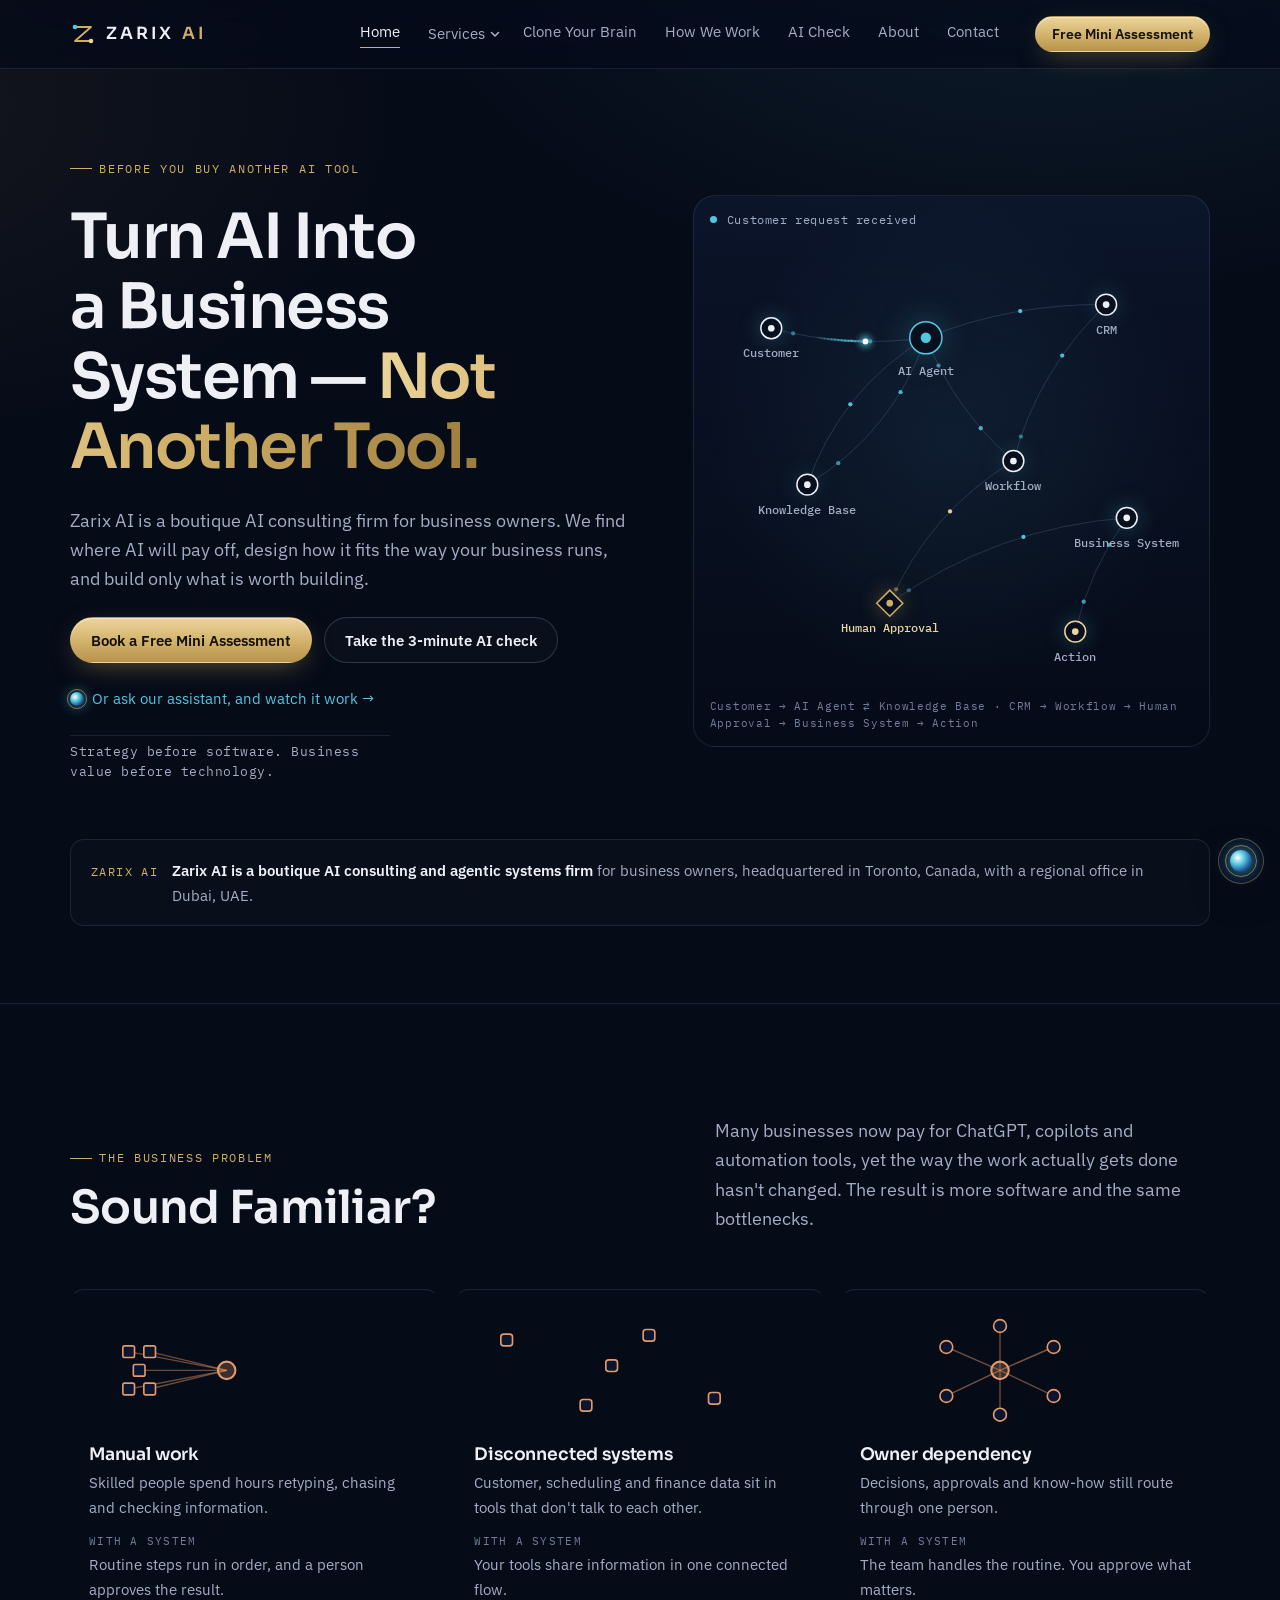
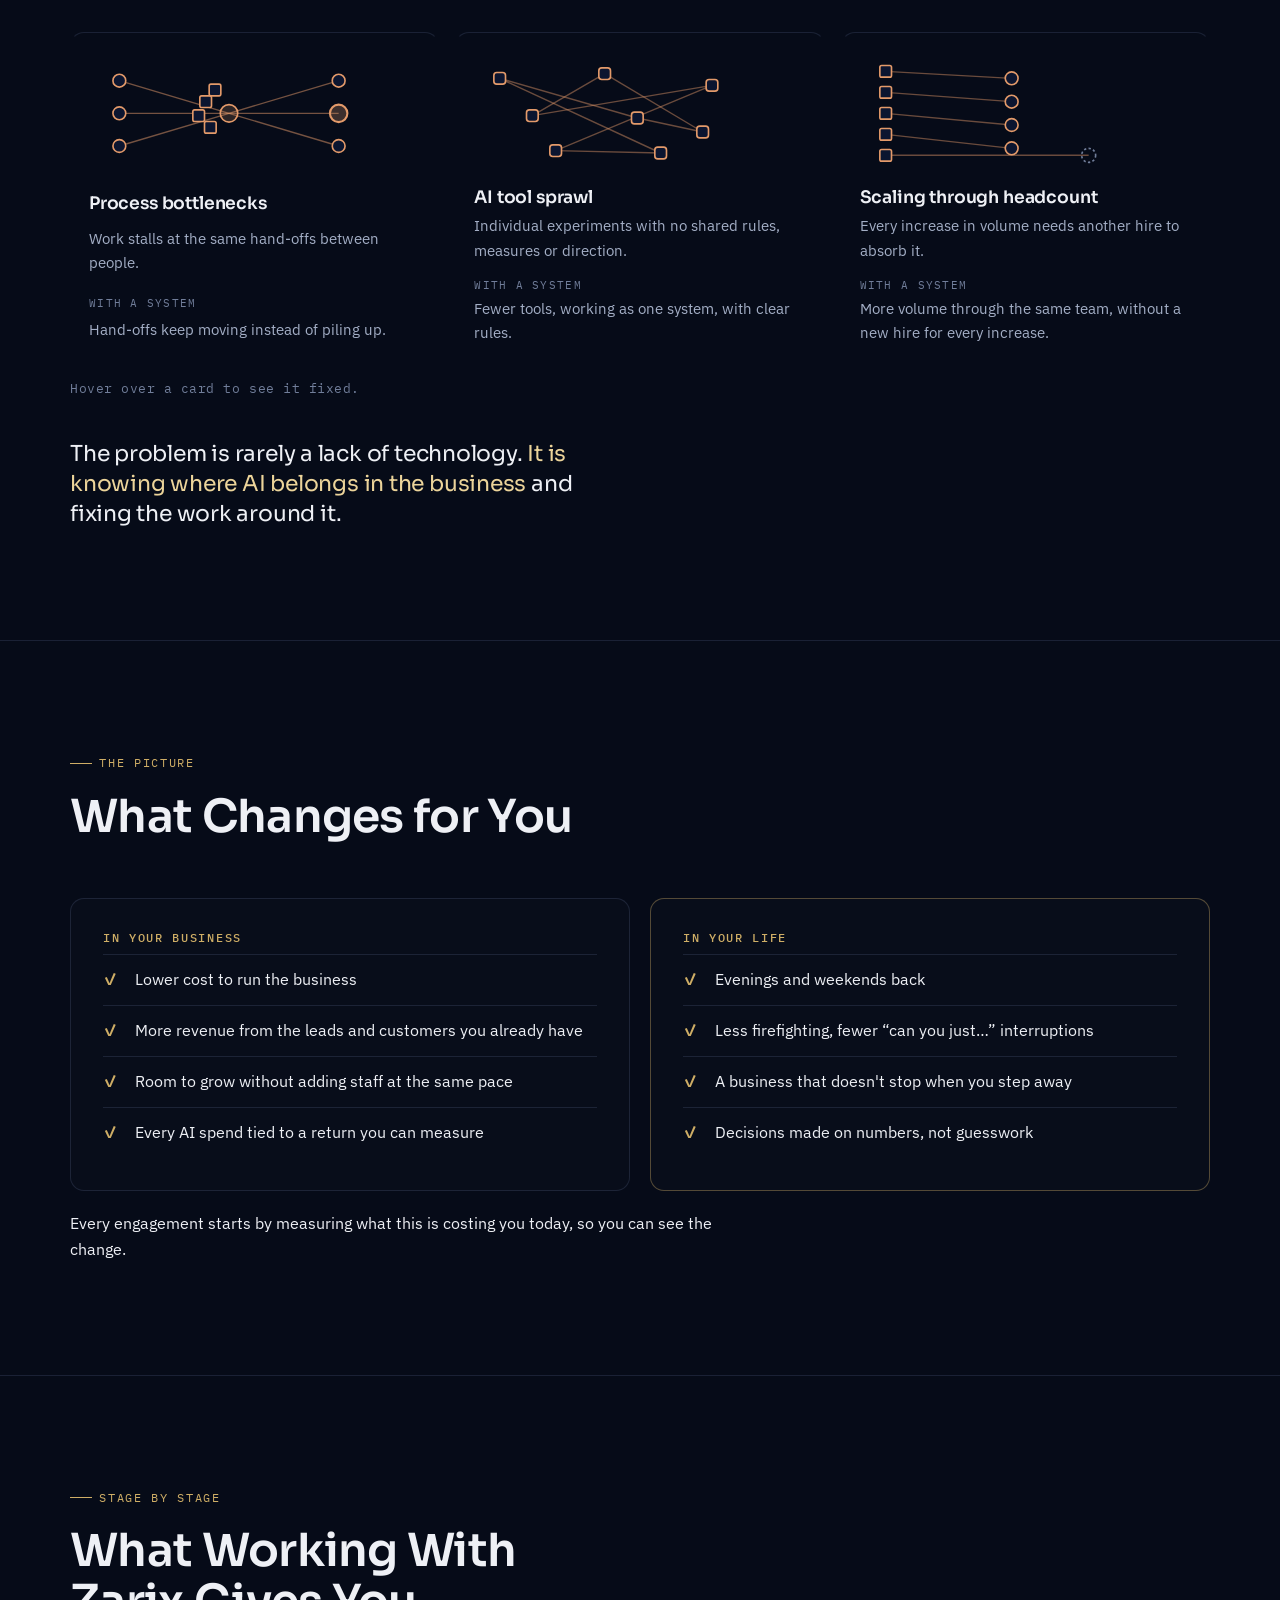
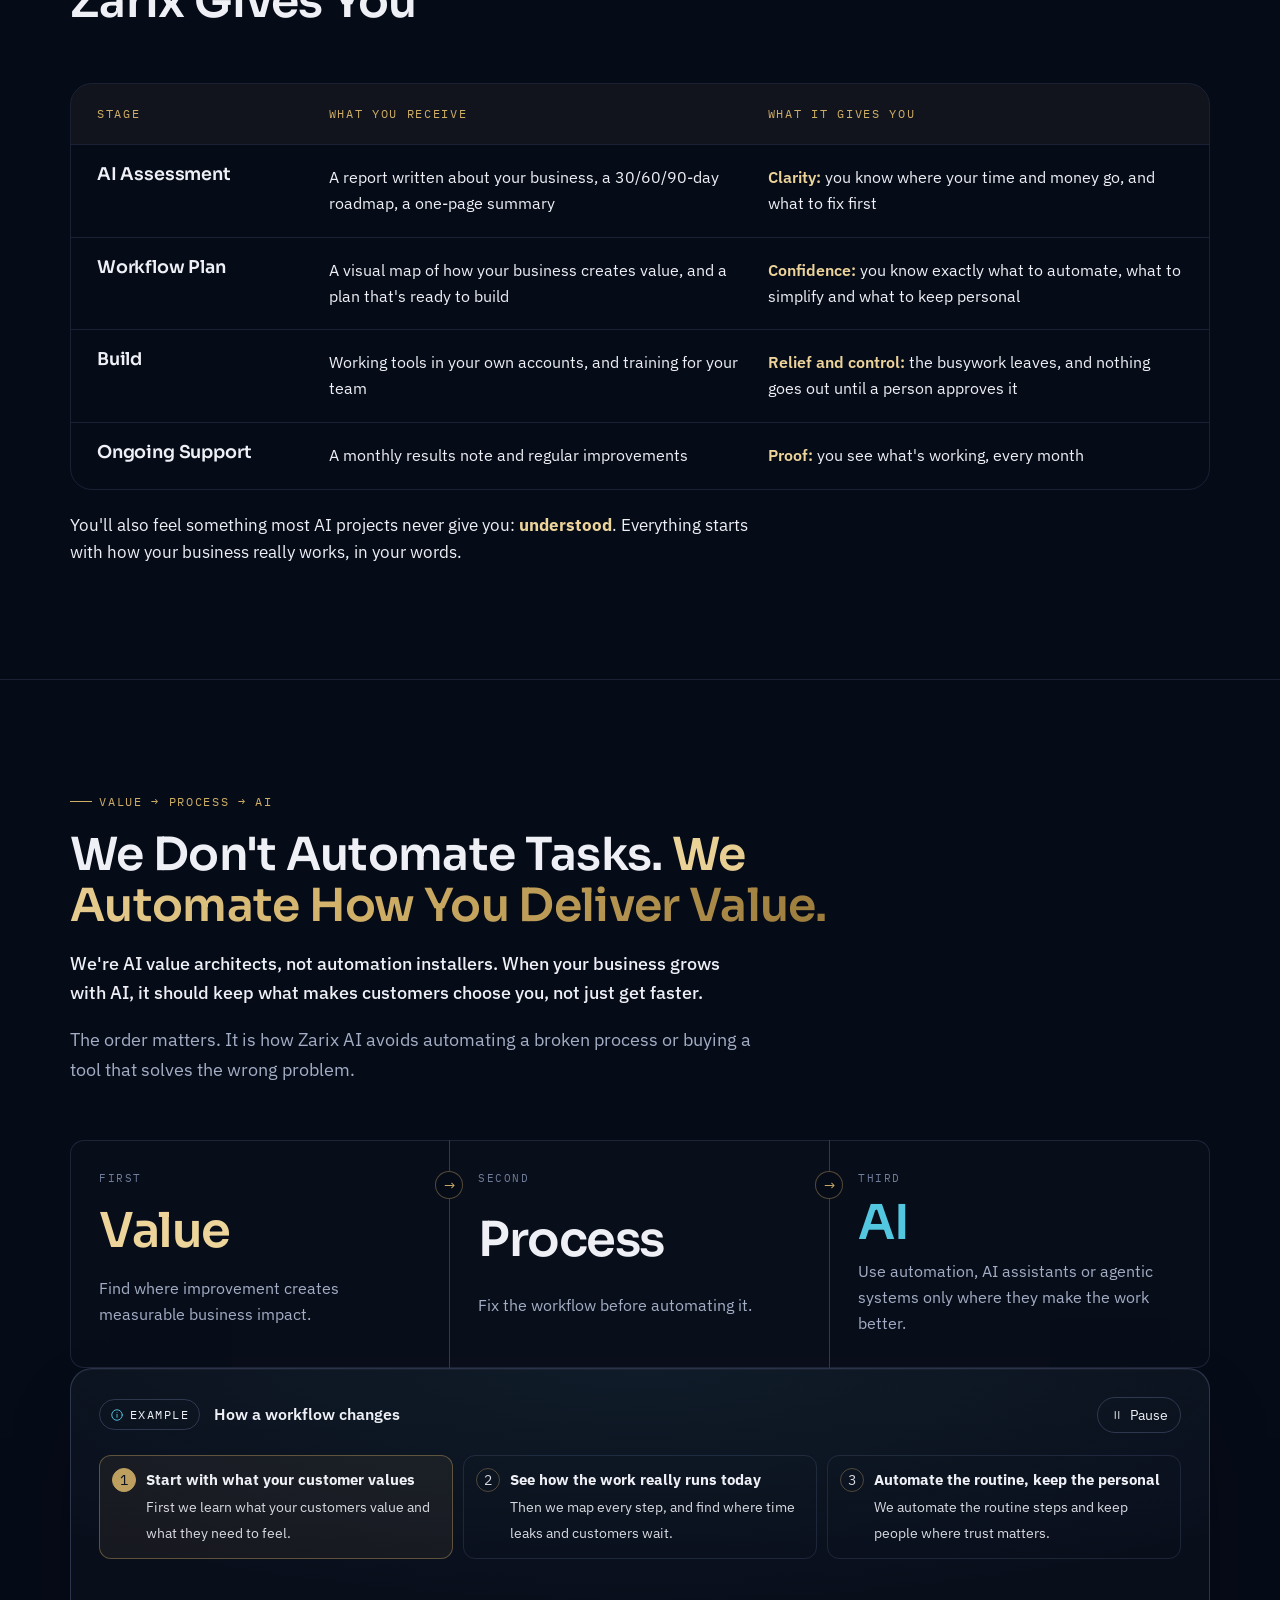
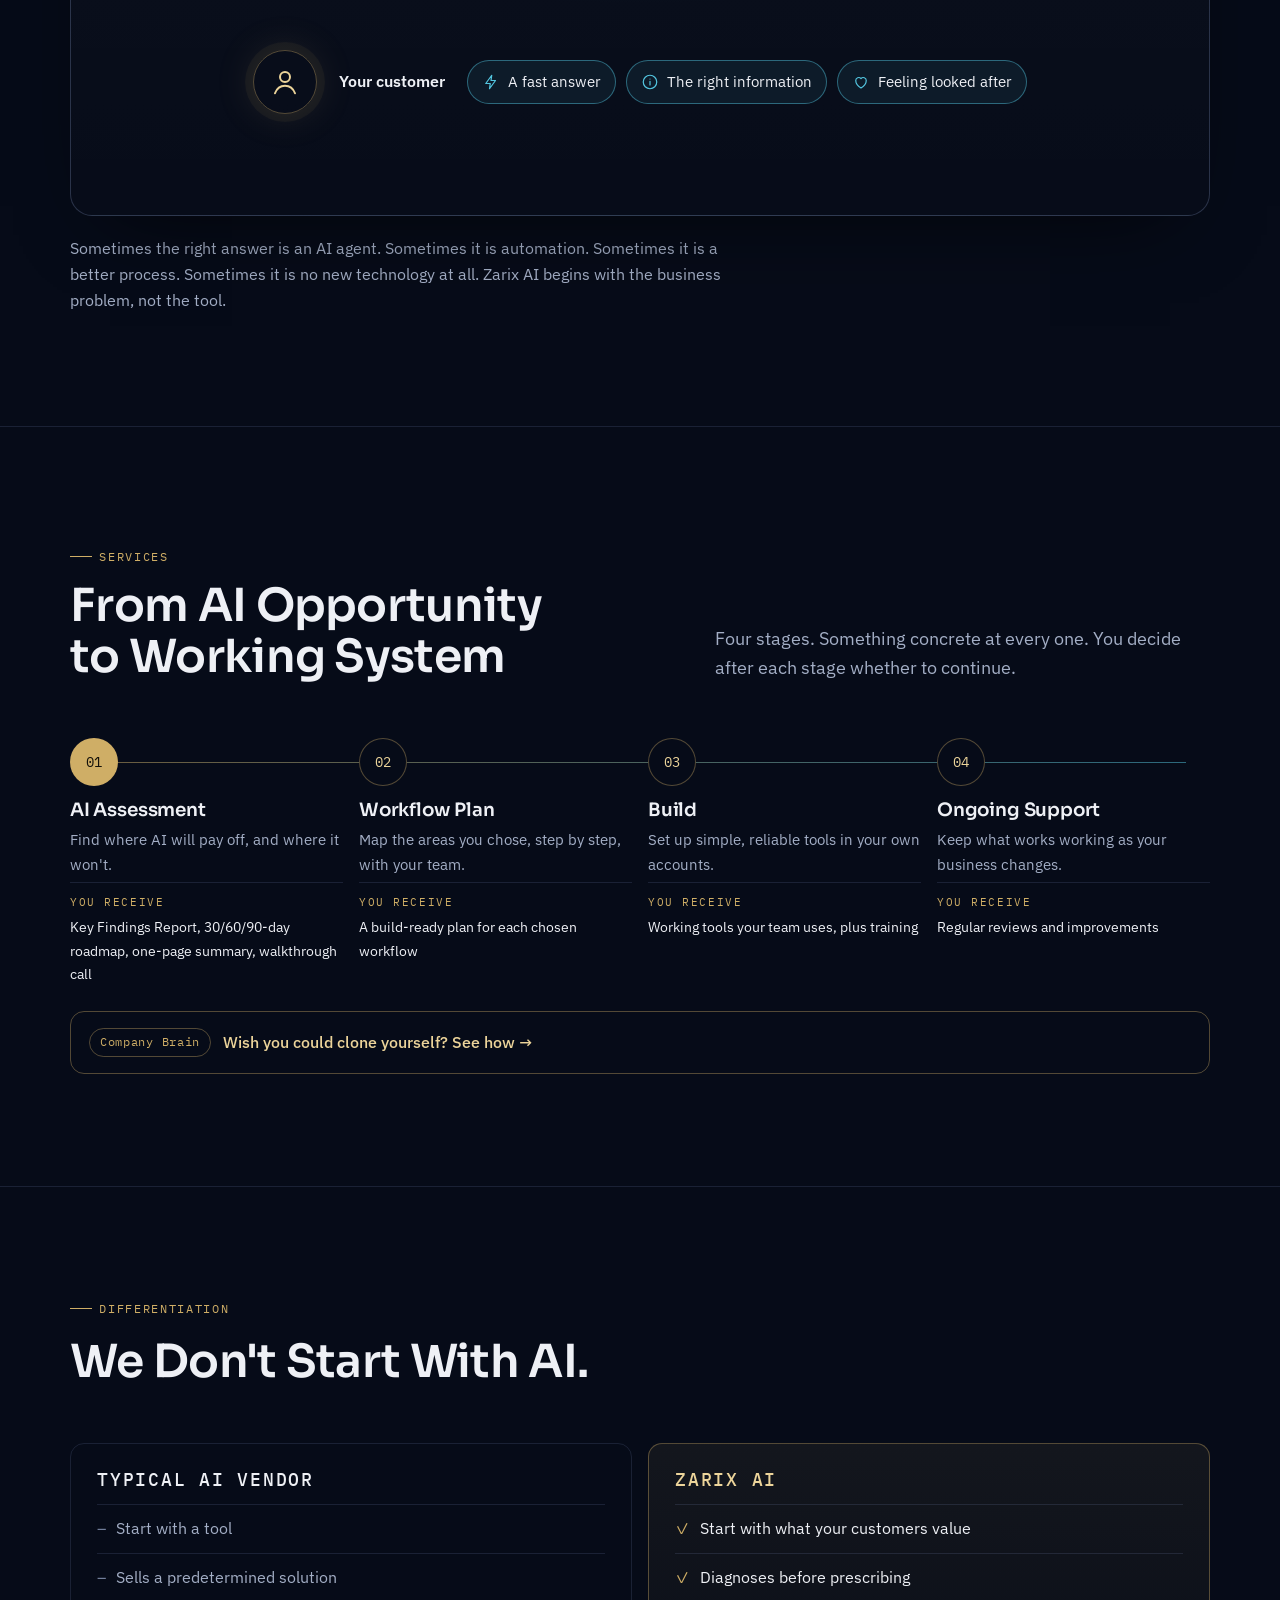
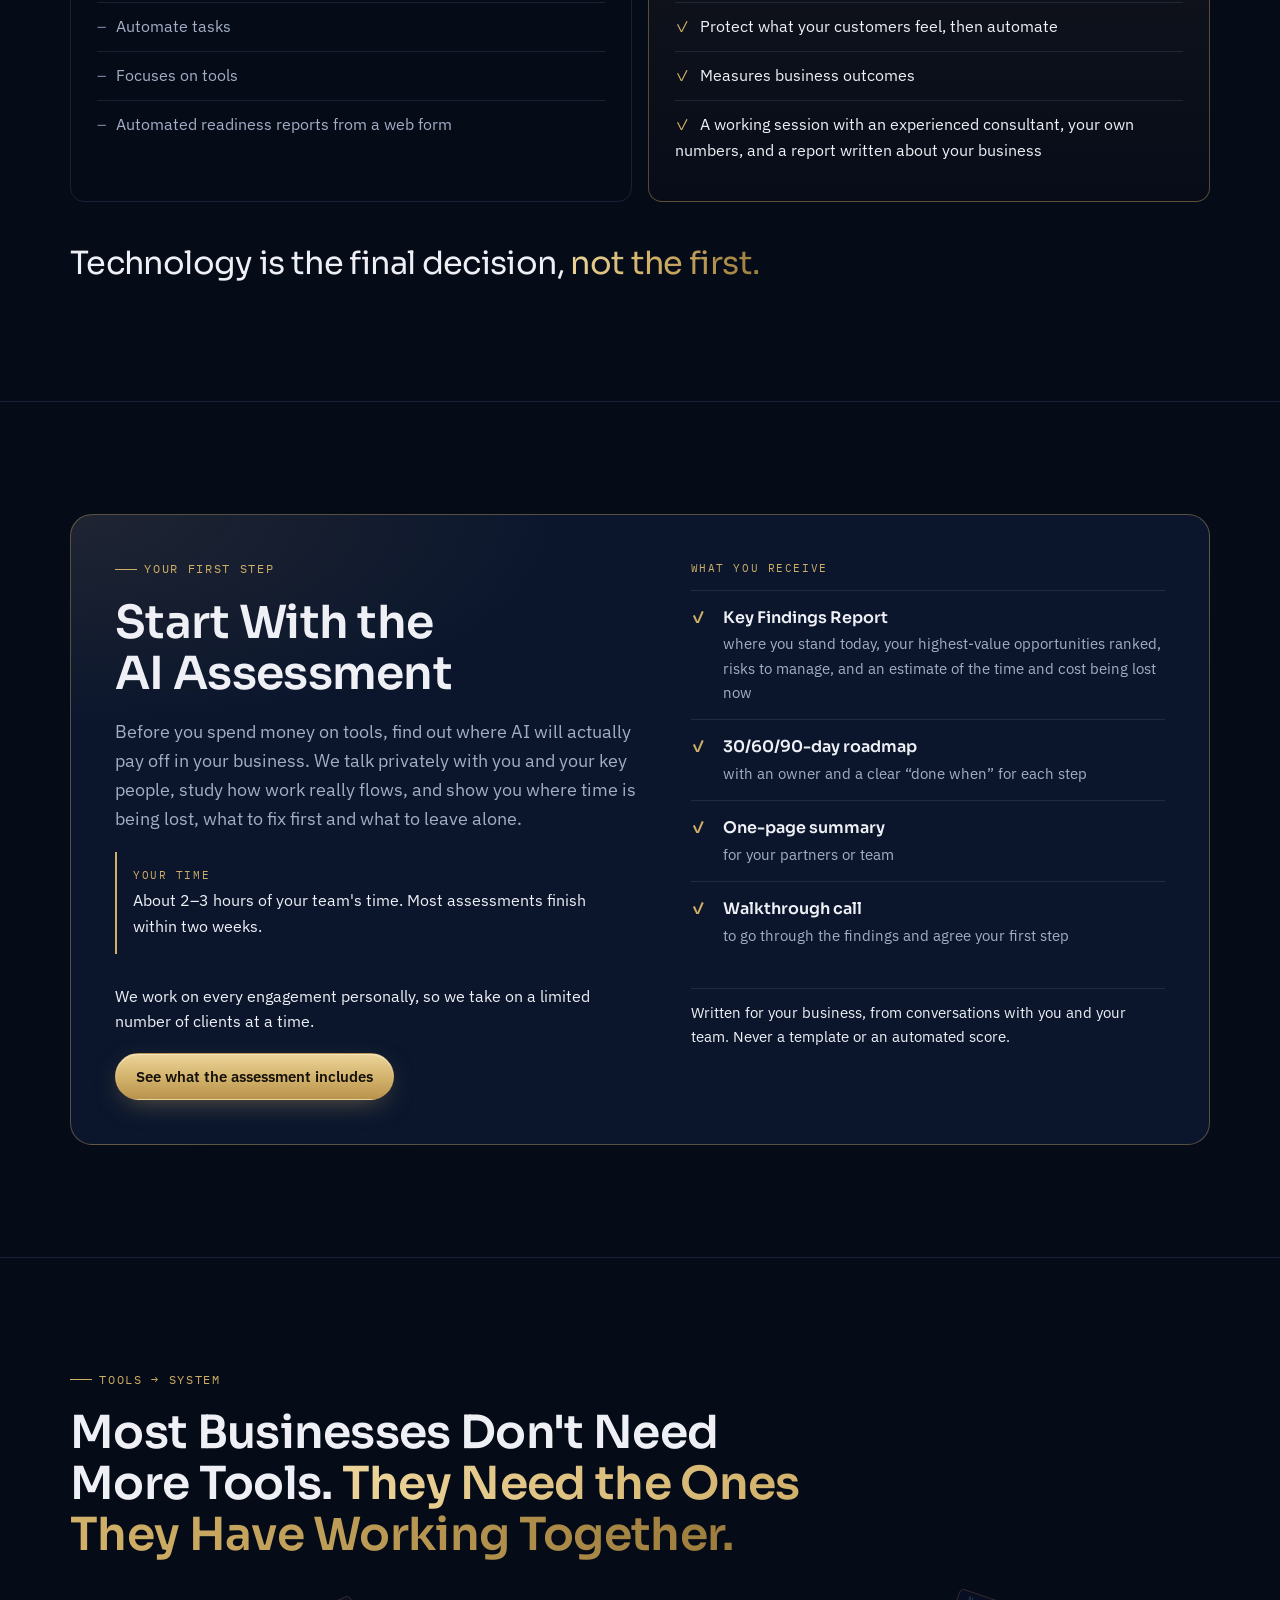
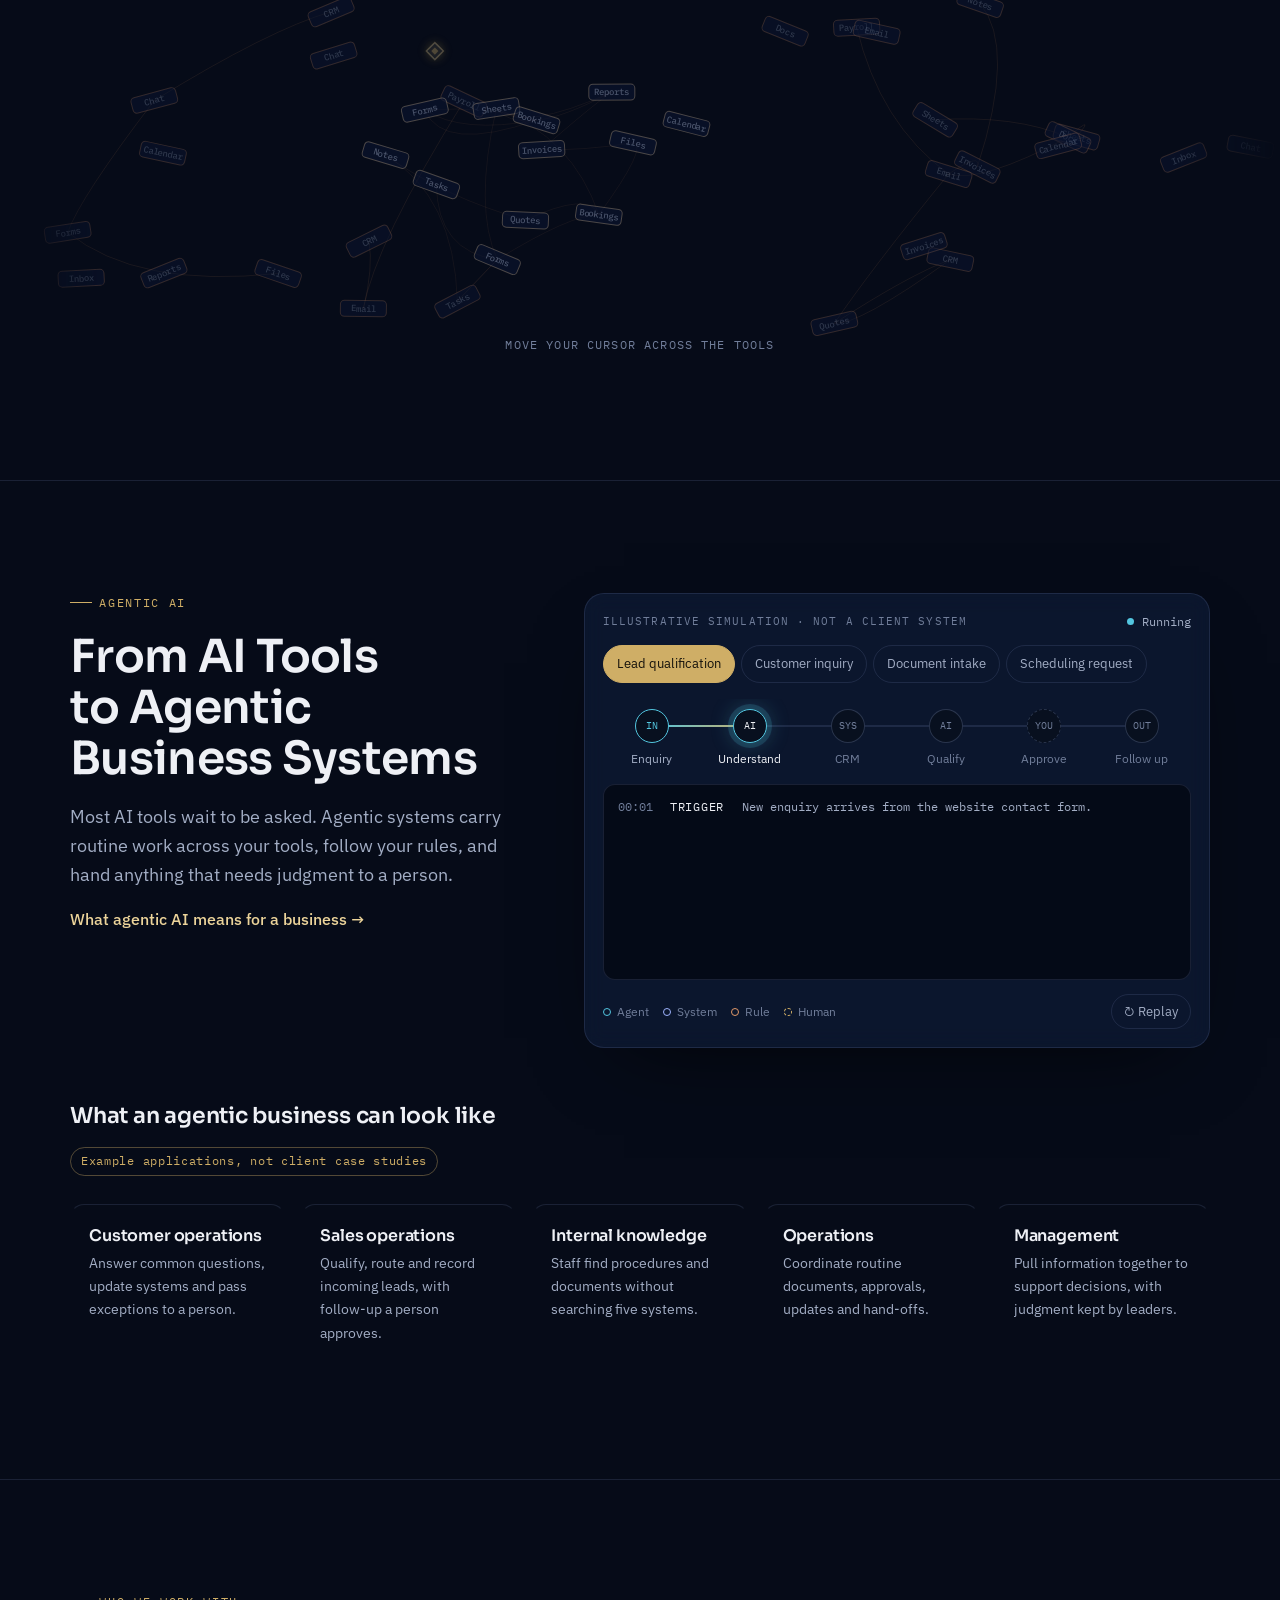
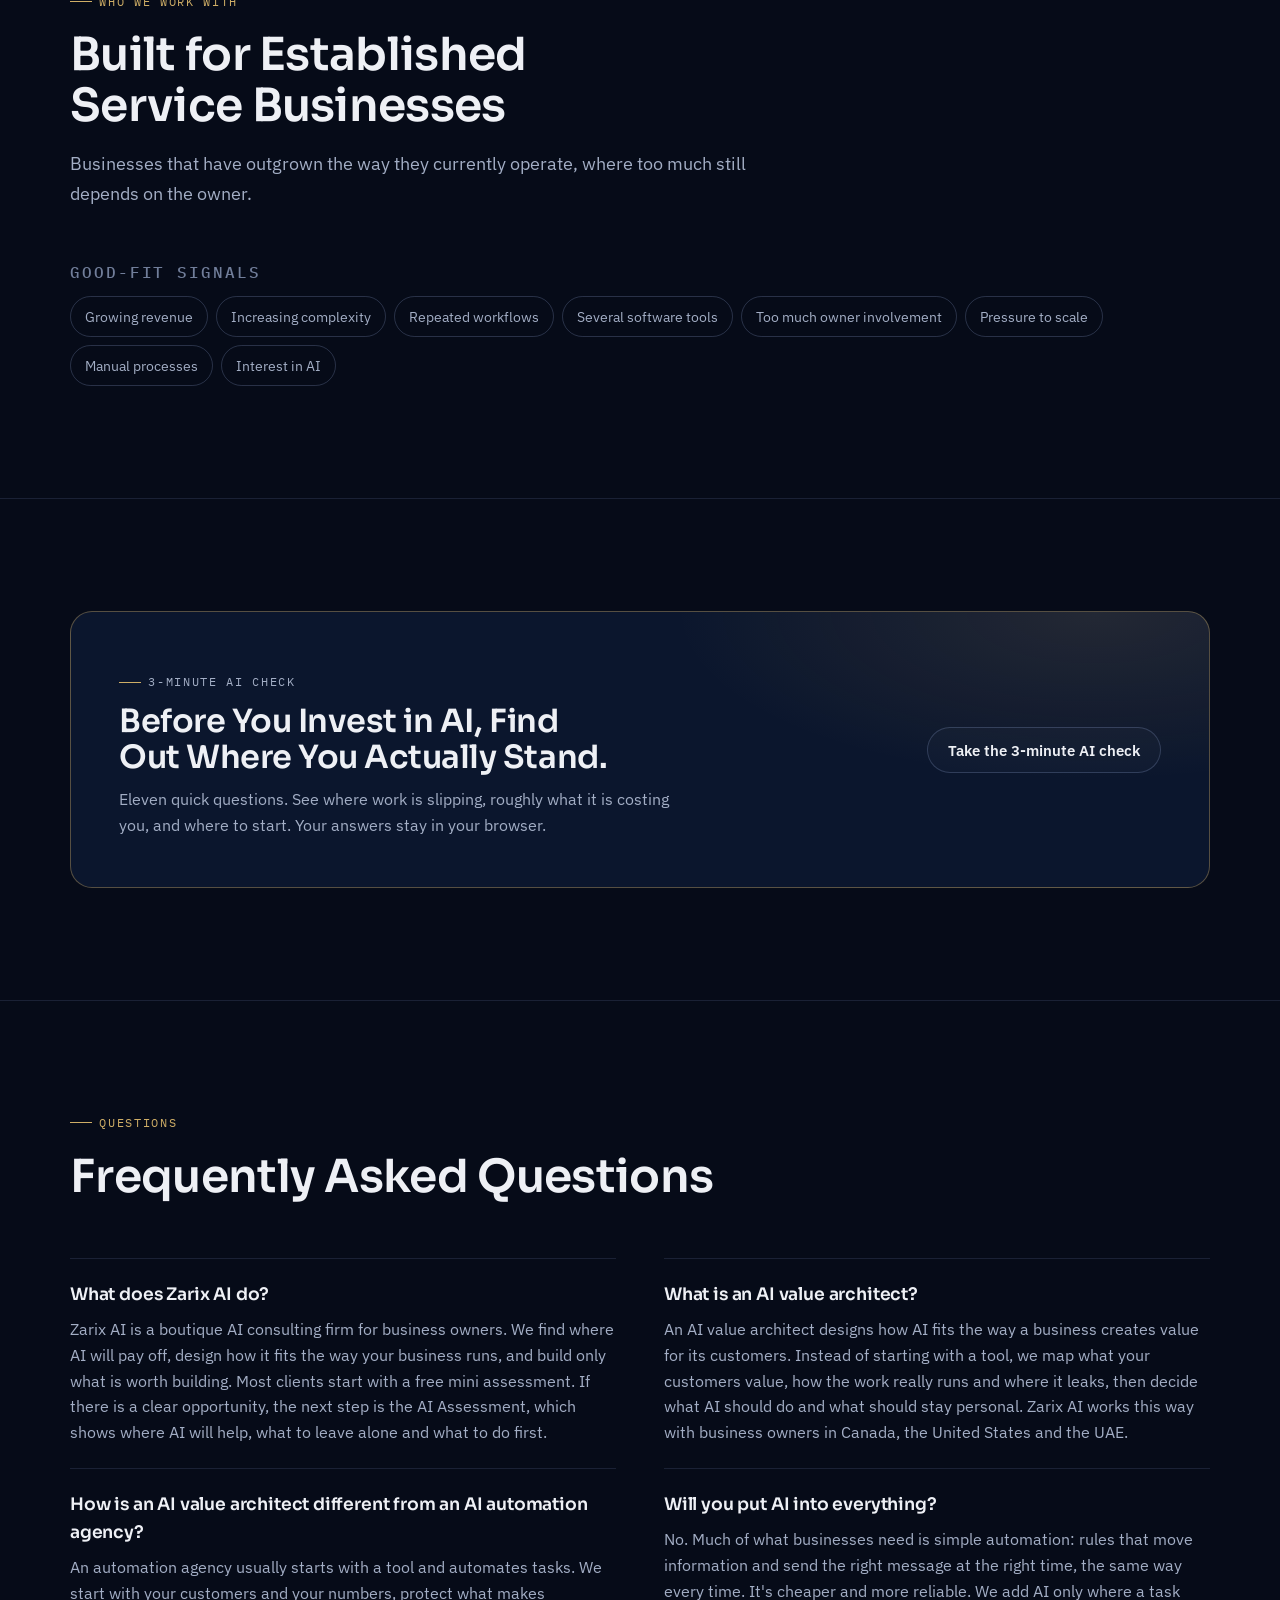
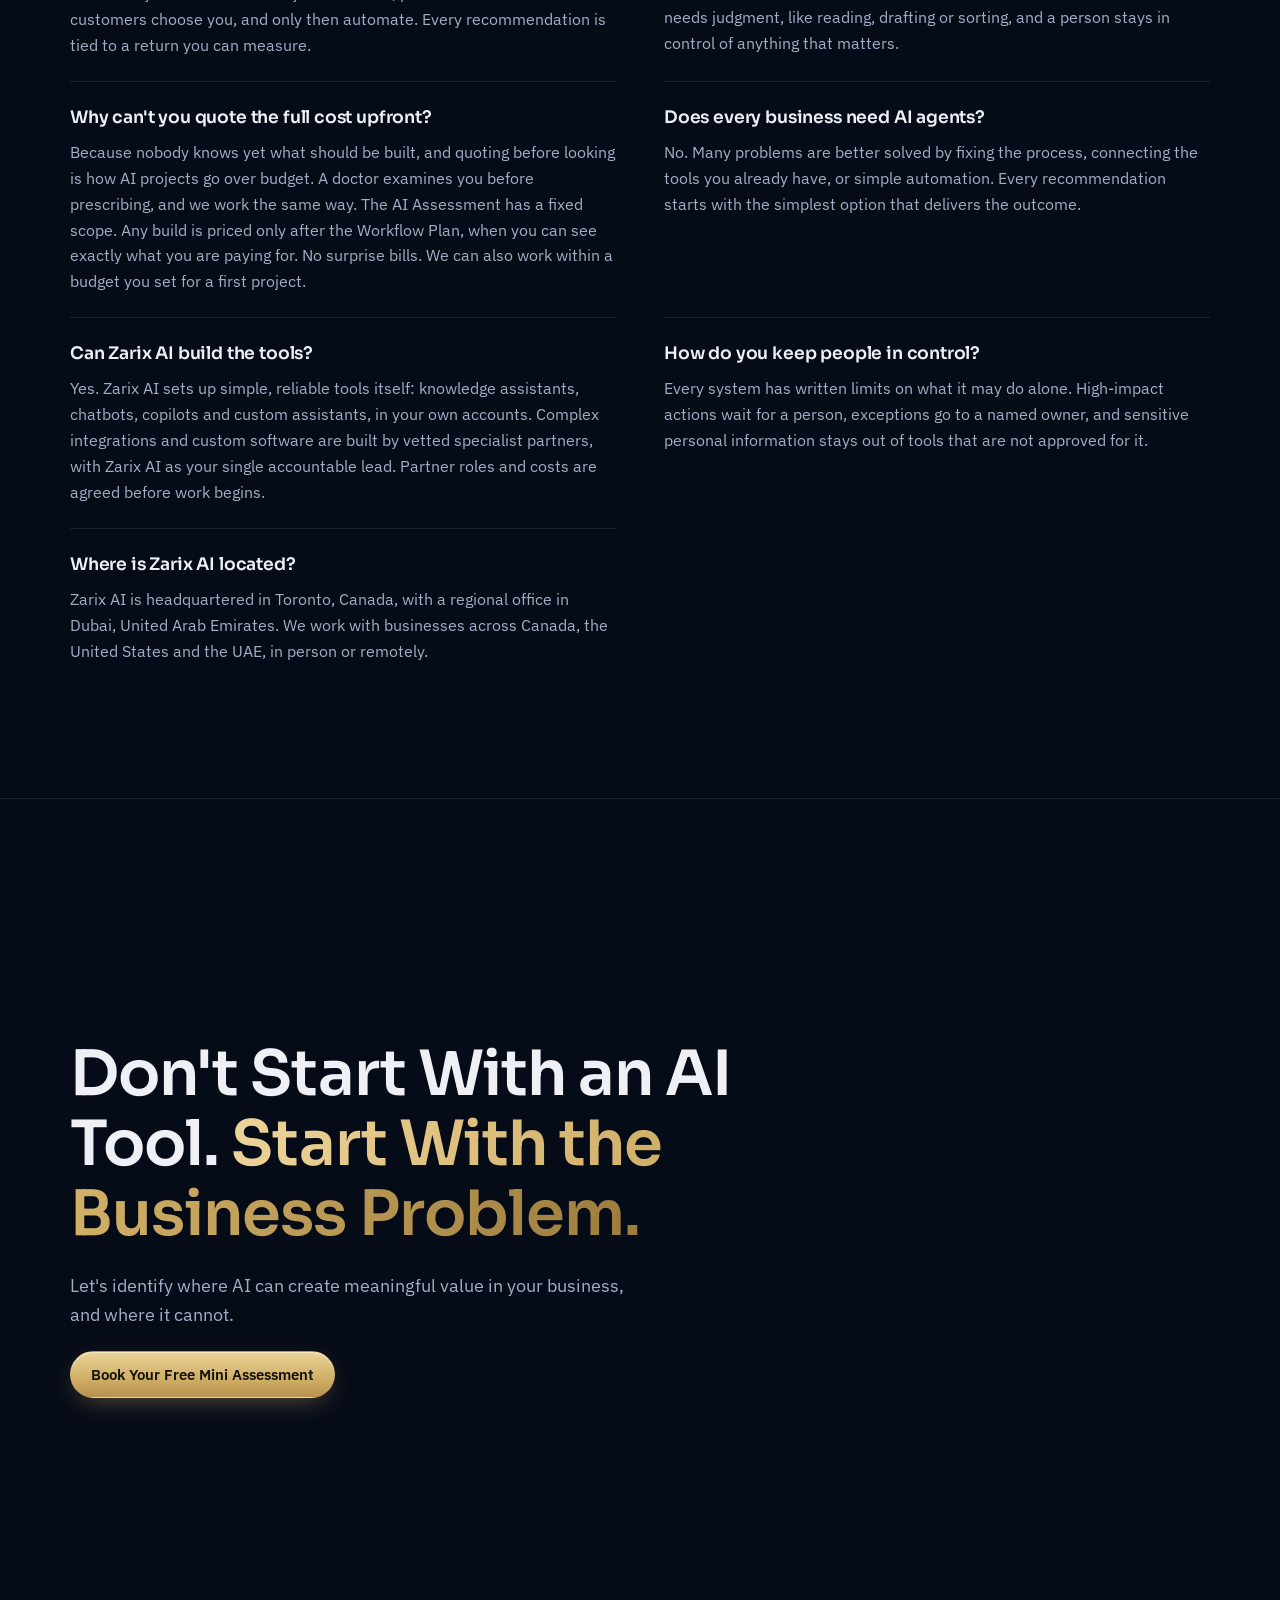
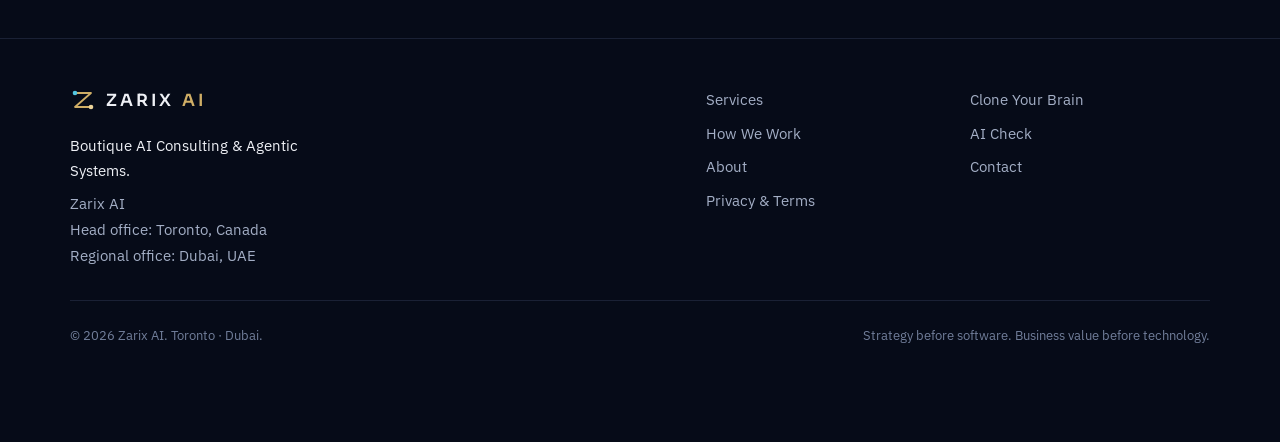
==== commit 7b99297b: "Training page: five programs (AI Tools for Everyday Work, Prompting That Gets Results, Using AI Safe" ====
--- a/index.html
+++ b/index.html
@@ -11,7 +11,7 @@
 <link rel="icon" href="img/favicon.svg" type="image/svg+xml"><link rel="icon" href="img/favicon-32.png" sizes="32x32" type="image/png"><link rel="apple-touch-icon" href="img/apple-touch-icon.png">
 <meta name="theme-color" content="#060b18">
 <link rel="preconnect" href="https://fonts.googleapis.com"><link rel="preconnect" href="https://fonts.gstatic.com" crossorigin><link rel="stylesheet" href="https://fonts.googleapis.com/css2?family=IBM+Plex+Mono:wght@400;500&family=IBM+Plex+Sans:wght@400;500;600&family=Sora:wght@500;600&display=swap">
-<link rel="stylesheet" href="styles.css?v=20261126b">
+<link rel="stylesheet" href="styles.css?v=20261126c">
 <script type="application/ld+json">{"@context": "https://schema.org", "@type": "ProfessionalService", "@id": "https://zarix.ai/#org", "name": "Zarix AI", "legalName": "Zarix AI", "alternateName": "Zarix", "url": "https://zarix.ai/", "description": "Zarix AI is a boutique AI consulting and agentic systems firm for business owners, offering AI consulting, AI readiness assessment and workflow automation. Headquartered in Toronto, Canada, with a regional office in Dubai, UAE.", "address": {"@type": "PostalAddress", "addressLocality": "Toronto", "addressRegion": "ON", "addressCountry": "CA"}, "location": [{"@type": "Place", "name": "Zarix AI head office", "address": {"@type": "PostalAddress", "addressLocality": "Toronto", "addressRegion": "ON", "addressCountry": "CA"}}, {"@type": "Place", "name": "Zarix AI regional office", "address": {"@type": "PostalAddress", "addressLocality": "Dubai", "addressCountry": "AE"}}], "areaServed": [{"@type": "City", "name": "Toronto"}, {"@type": "State", "name": "Ontario"}, {"@type": "Country", "name": "Canada"}, {"@type": "Country", "name": "United States"}, {"@type": "City", "name": "Dubai"}, {"@type": "Country", "name": "United Arab Emirates"}], "knowsAbout": ["AI value architecture", "AI consulting", "AI readiness assessment", "AI strategy", "Agentic AI", "AI assessment", "Business process transformation", "Workflow automation", "AI agents for business", "AI governance"], "slogan": "Boutique AI consulting and agentic systems", "logo": "https://zarix.ai/img/zarix-logo.png", "image": "https://zarix.ai/img/share.jpg", "email": "inquiries@zarix.ai", "sameAs": ["https://www.linkedin.com/company/zarix-ai/", "https://www.google.com/maps?cid=14917575877107764732"]}</script>
 <script type="application/ld+json">{"@context": "https://schema.org", "@type": "WebSite", "@id": "https://zarix.ai/#site", "name": "Zarix AI", "url": "https://zarix.ai/", "publisher": {"@id": "https://zarix.ai/#org"}}</script>
 <script type="application/ld+json">{"@context": "https://schema.org", "@type": "FAQPage", "mainEntity": [{"@type": "Question", "name": "What does Zarix AI do?", "acceptedAnswer": {"@type": "Answer", "text": "Zarix AI is a boutique AI consulting firm for business owners. We find where AI will pay off, design how it fits the way your business runs, and build only what is worth building. Most clients start with a free mini assessment. If there is a clear opportunity, the next step is the AI Assessment, which shows where AI will help, what to leave alone and what to do first."}}, {"@type": "Question", "name": "What is an AI value architect?", "acceptedAnswer": {"@type": "Answer", "text": "An AI value architect designs how AI fits the way a business creates value for its customers. Instead of starting with a tool, we map what your customers value, how the work really runs and where it leaks, then decide what AI should do and what should stay personal. Zarix AI works this way with business owners in Canada, the United States and the UAE."}}, {"@type": "Question", "name": "How is an AI value architect different from an AI automation agency?", "acceptedAnswer": {"@type": "Answer", "text": "An automation agency usually starts with a tool and automates tasks. We start with your customers and your numbers, protect what makes customers choose you, and only then automate. Every recommendation is tied to a return you can measure."}}, {"@type": "Question", "name": "Will you put AI into everything?", "acceptedAnswer": {"@type": "Answer", "text": "No. Much of what businesses need is simple automation: rules that move information and send the right message at the right time, the same way every time. It's cheaper and more reliable. We add AI only where a task needs judgment, like reading, drafting or sorting, and a person stays in control of anything that matters."}}, {"@type": "Question", "name": "Why can't you quote the full cost upfront?", "acceptedAnswer": {"@type": "Answer", "text": "Because nobody knows yet what should be built, and quoting before looking is how AI projects go over budget. A doctor examines you before prescribing, and we work the same way. The AI Assessment has a fixed scope. Any build is priced only after the Workflow Plan, when you can see exactly what you are paying for. No surprise bills. We can also work within a budget you set for a first project."}}, {"@type": "Question", "name": "Does every business need AI agents?", "acceptedAnswer": {"@type": "Answer", "text": "No. Many problems are better solved by fixing the process, connecting the tools you already have, or simple automation. Every recommendation starts with the simplest option that delivers the outcome."}}, {"@type": "Question", "name": "Can Zarix AI build the tools?", "acceptedAnswer": {"@type": "Answer", "text": "Yes. Zarix AI sets up simple, reliable tools itself: knowledge assistants, chatbots, copilots and custom assistants, in your own accounts. Complex integrations and custom software are built by vetted specialist partners, with Zarix AI as your single accountable lead. Partner roles and costs are agreed before work begins."}}, {"@type": "Question", "name": "How do you keep people in control?", "acceptedAnswer": {"@type": "Answer", "text": "Every system has written limits on what it may do alone. High-impact actions wait for a person, exceptions go to a named owner, and sensitive personal information stays out of tools that are not approved for it."}}, {"@type": "Question", "name": "Where is Zarix AI located?", "acceptedAnswer": {"@type": "Answer", "text": "Zarix AI is headquartered in Toronto, Canada, with a regional office in Dubai, United Arab Emirates. We work with businesses across Canada, the United States and the UAE, in person or remotely."}}], "isPartOf": {"@id": "https://zarix.ai/#site"}, "publisher": {"@id": "https://zarix.ai/#org"}}</script>
@@ -22,7 +22,7 @@
 <header class="site-header"><div class="wrap nav">
 <a class="brand" href="index.html" aria-label="Zarix AI home"><svg width="26" height="26" viewBox="0 0 26 26" aria-hidden="true" focusable="false"><path d="M5 6h16L5 20h16" fill="none" stroke="#cfae66" stroke-width="1.8" stroke-linecap="round" stroke-linejoin="round"/><circle cx="5" cy="6" r="2.3" fill="#53c6e0"/><circle cx="21" cy="20" r="2.3" fill="#ecd49a"/></svg>ZARIX<small>AI</small></a>
 <button class="nav-toggle" type="button" aria-expanded="false" aria-controls="nav-links">Menu</button>
-<ul class="nav-links" id="nav-links"><li><a href="index.html" aria-current="page">Home</a></li><li class="has-sub"><a href="services.html">Services</a><button class="sub-toggle" type="button" aria-expanded="false" aria-controls="svc-menu" aria-label="Show all services"><svg width="12" height="12" viewBox="0 0 12 12" aria-hidden="true"><path d="M2.5 4.5 6 8l3.5-3.5" fill="none" stroke="currentColor" stroke-width="1.6" stroke-linecap="round" stroke-linejoin="round"></path></svg></button><div class="sub-menu" id="svc-menu"><p class="sub-head">Our services</p><ul><li><a href="services.html#assessment"><span class="sub-t">AI Assessment</span><span class="sub-d">Find where AI will pay off, and where it won't.</span></a></li><li><a href="services.html#workflow-plan"><span class="sub-t">Workflow Plan</span><span class="sub-d">A build-ready plan for each workflow you choose.</span></a></li><li><a href="services.html#build"><span class="sub-t">Build</span><span class="sub-d">Simple, reliable tools set up in your own accounts.</span></a></li><li><a href="services.html#support"><span class="sub-t">Ongoing Support</span><span class="sub-d">Keep what works working as you grow.</span></a></li><li><a href="clone-your-brain.html"><span class="sub-t">Clone Your Brain</span><span class="sub-d">Your know-how in one place your team can ask.</span></a></li><li><a href="digital-twin.html"><span class="sub-t">Digital Twin</span><span class="sub-d">Optional add-on, quoted per project.</span></a></li><li><a href="chatbots-ai-assistants.html"><span class="sub-t">Chatbots &amp; AI Assistants</span><span class="sub-d">Answer customers, follow up leads, support your team.</span></a></li><li><a href="ai-training.html"><span class="sub-t">Training &amp; Courses</span><span class="sub-d">Practical workshops and courses for your team.</span></a></li></ul><a class="sub-all" href="services.html">See all services &rarr;</a></div></li><li><a href="clone-your-brain.html">Clone Your Brain</a></li><li><a href="how-we-work.html">How We Work</a></li><li><a href="ai-readiness.html">AI Check</a></li><li><a href="about.html">About</a></li><li><a href="contact.html">Contact</a></li></ul>
+<ul class="nav-links" id="nav-links"><li><a href="index.html" aria-current="page">Home</a></li><li class="has-sub"><a href="services.html">Services</a><button class="sub-toggle" type="button" aria-expanded="false" aria-controls="svc-menu" aria-label="Show all services"><svg width="12" height="12" viewBox="0 0 12 12" aria-hidden="true"><path d="M2.5 4.5 6 8l3.5-3.5" fill="none" stroke="currentColor" stroke-width="1.6" stroke-linecap="round" stroke-linejoin="round"></path></svg></button><div class="sub-menu" id="svc-menu"><p class="sub-head">Our services</p><ul><li><a href="services.html#assessment"><span class="sub-t">AI Assessment</span><span class="sub-d">Find where AI will pay off, and where it won't.</span></a></li><li><a href="services.html#workflow-plan"><span class="sub-t">Workflow Plan</span><span class="sub-d">A build-ready plan for each workflow you choose.</span></a></li><li><a href="services.html#build"><span class="sub-t">Build</span><span class="sub-d">Simple, reliable tools set up in your own accounts.</span></a></li><li><a href="services.html#support"><span class="sub-t">Ongoing Support</span><span class="sub-d">Keep what works working as you grow.</span></a></li><li><a href="clone-your-brain.html"><span class="sub-t">Clone Your Brain</span><span class="sub-d">Your know-how in one place your team can ask.</span></a></li><li><a href="digital-twin.html"><span class="sub-t">Digital Twin</span><span class="sub-d">Optional add-on, quoted per project.</span></a></li><li><a href="chatbots-ai-assistants.html"><span class="sub-t">Chatbots &amp; AI Assistants</span><span class="sub-d">Answer customers, follow up leads, support your team.</span></a></li><li><a href="ai-training.html"><span class="sub-t">Training &amp; Courses</span><span class="sub-d">Workshops and multi-week courses for your team.</span></a></li></ul><a class="sub-all" href="services.html">See all services &rarr;</a></div></li><li><a href="clone-your-brain.html">Clone Your Brain</a></li><li><a href="how-we-work.html">How We Work</a></li><li><a href="ai-readiness.html">AI Check</a></li><li><a href="about.html">About</a></li><li><a href="contact.html">Contact</a></li></ul>
 <a class="btn btn-gold btn-sm" href="contact.html#book">Free Mini Assessment</a>
 </div></header>
 <main id="main">
@@ -217,8 +217,8 @@
 <div class="foot-base"><span>© <span id="year">2026</span> Zarix AI. Toronto · Dubai.</span><span>Strategy before software. Business value before technology.</span></div>
 </div></footer>
 <div class="mobile-cta"><button type="button" class="mcta-ask" data-open-chat aria-label="Ask Linda AI"><span class="zc-orb" aria-hidden="true"></span><span>Ask</span></button><a class="btn btn-gold" href="contact.html#book">Book a Free Mini Assessment</a></div>
-<script src="site.js?v=20261126b" defer></script>
-<script src="kb.js?v=20261126b" defer></script>
-<script src="chat.js?v=20261126b" defer></script>
+<script src="site.js?v=20261126c" defer></script>
+<script src="kb.js?v=20261126c" defer></script>
+<script src="chat.js?v=20261126c" defer></script>
 </body>
 </html>
--- a/styles.css
+++ b/styles.css
@@ -1397,3 +1397,14 @@
 .sj li > span:last-child{color:#c3cbdb;font-size:.86rem;line-height:1.45}
 @media (max-width:1000px){.sj{grid-template-columns:repeat(2,minmax(0,1fr))}.sj li::after{display:none}}
 @media (max-width:560px){.sj{grid-template-columns:minmax(0,1fr)}}
+.prog{list-style:none;margin:8px 0 0;padding:0;display:grid;grid-template-columns:repeat(2,minmax(0,1fr));gap:16px}
+.prog li{display:grid;gap:10px;align-content:start;padding:24px;border:1px solid var(--line-2);border-radius:var(--r);background:rgba(255,255,255,.02)}
+.prog li:last-child{grid-column:1/-1}
+.prog-f{margin:0;font-family:var(--f-mono);font-size:.72rem;letter-spacing:.08em;text-transform:uppercase;color:var(--gold-hi)}
+.prog h3{margin:0;font-size:1.2rem}
+.prog li > p:not(.prog-f){margin:0;color:#c3cbdb}
+.prog .prog-o{padding-top:10px;border-top:1px solid var(--line);color:var(--fg)!important}
+.prog-o strong{color:var(--cyan)}
+.prog-course{margin-top:24px;padding:24px;border:1px solid var(--line-gold);border-radius:var(--r);background:rgba(207,174,102,.07);display:grid;gap:8px}
+.prog-course h3,.prog-course p{margin:0}.prog-course p:last-child{color:#e3e8f2}
+@media (max-width:860px){.prog{grid-template-columns:minmax(0,1fr)}}
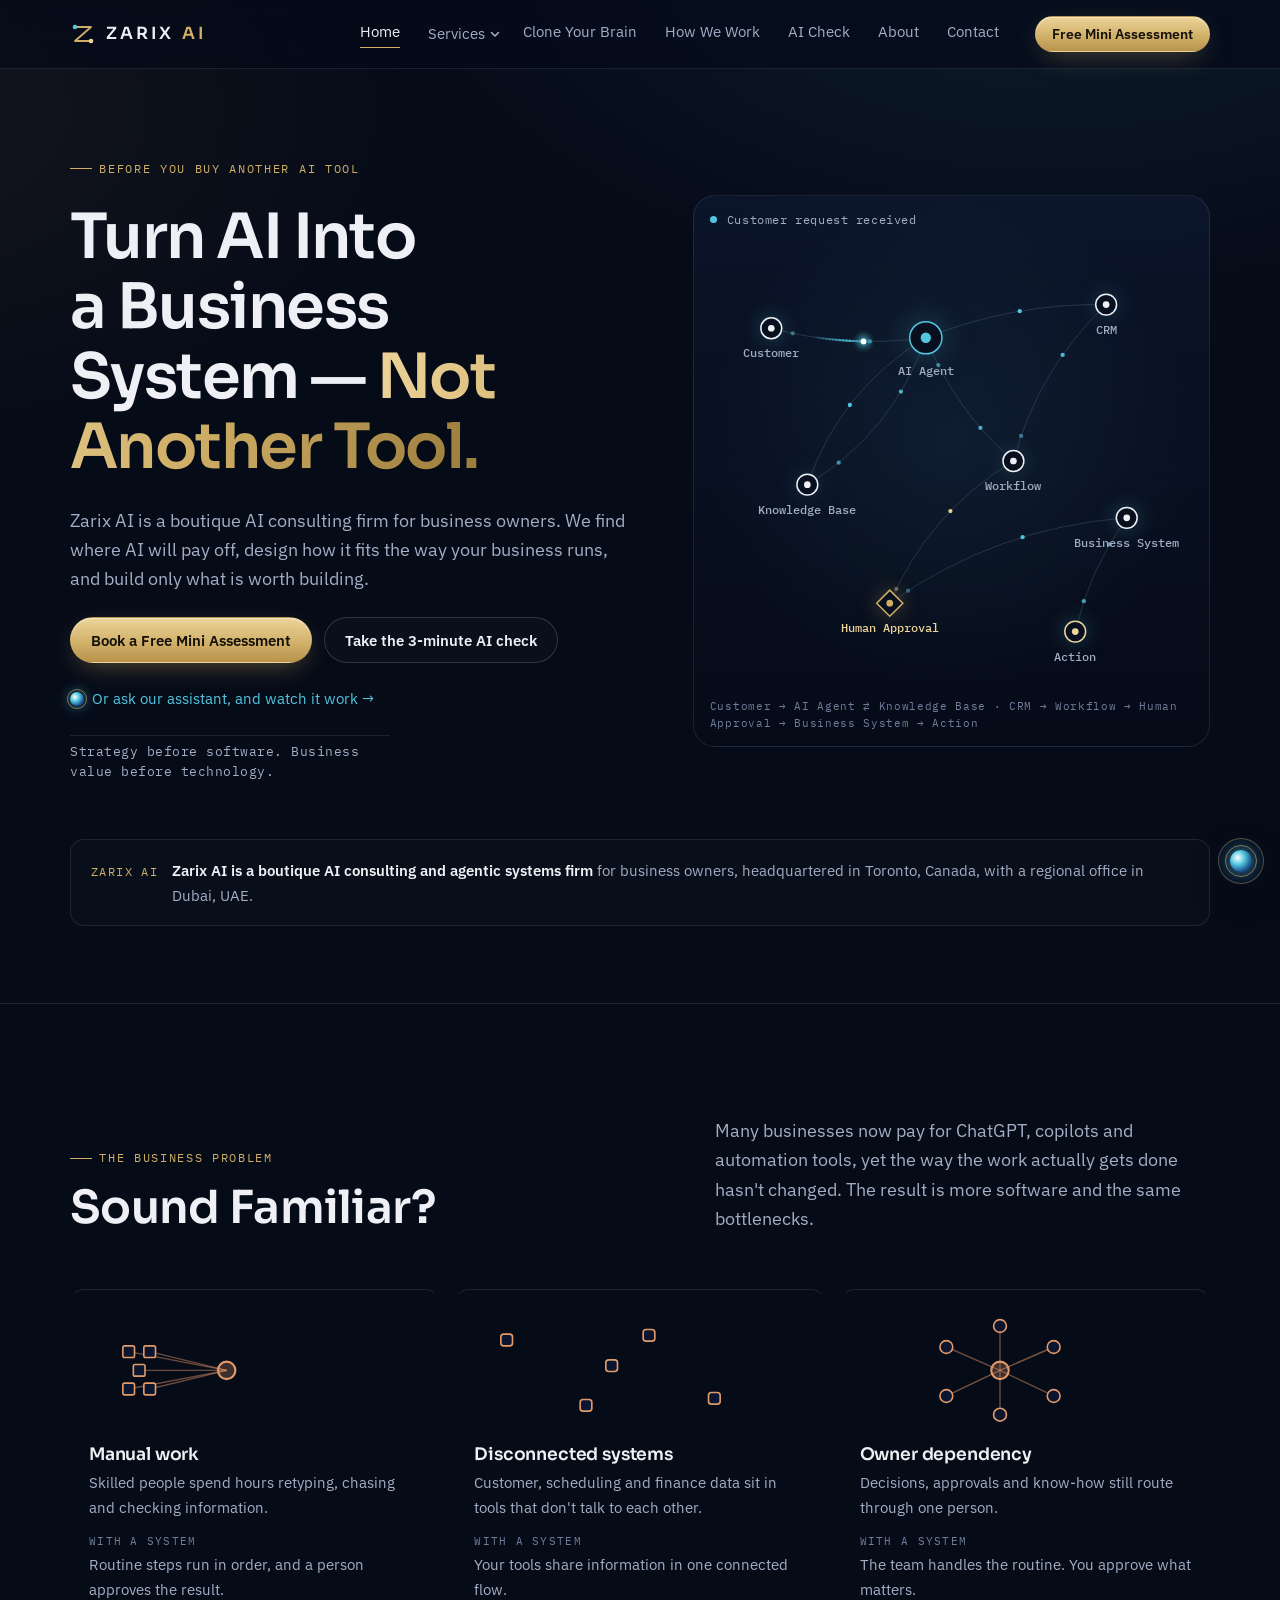
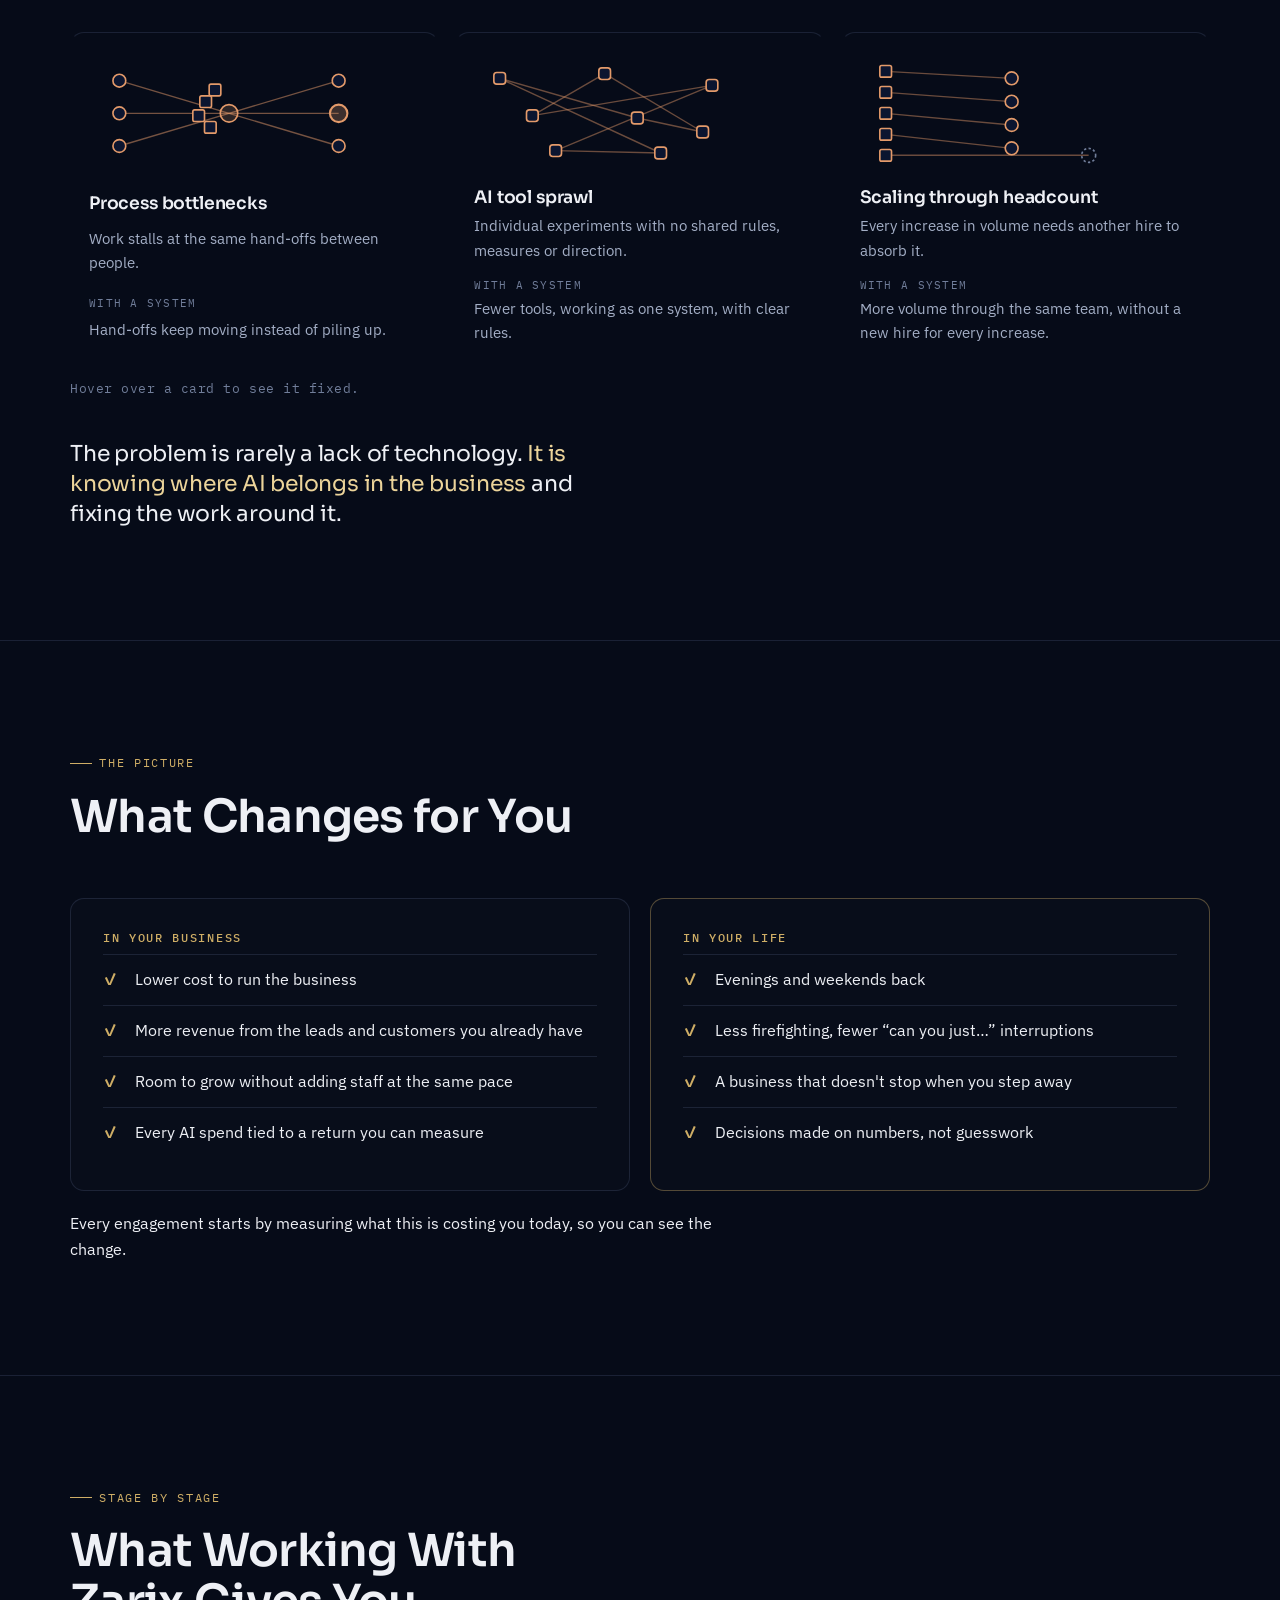
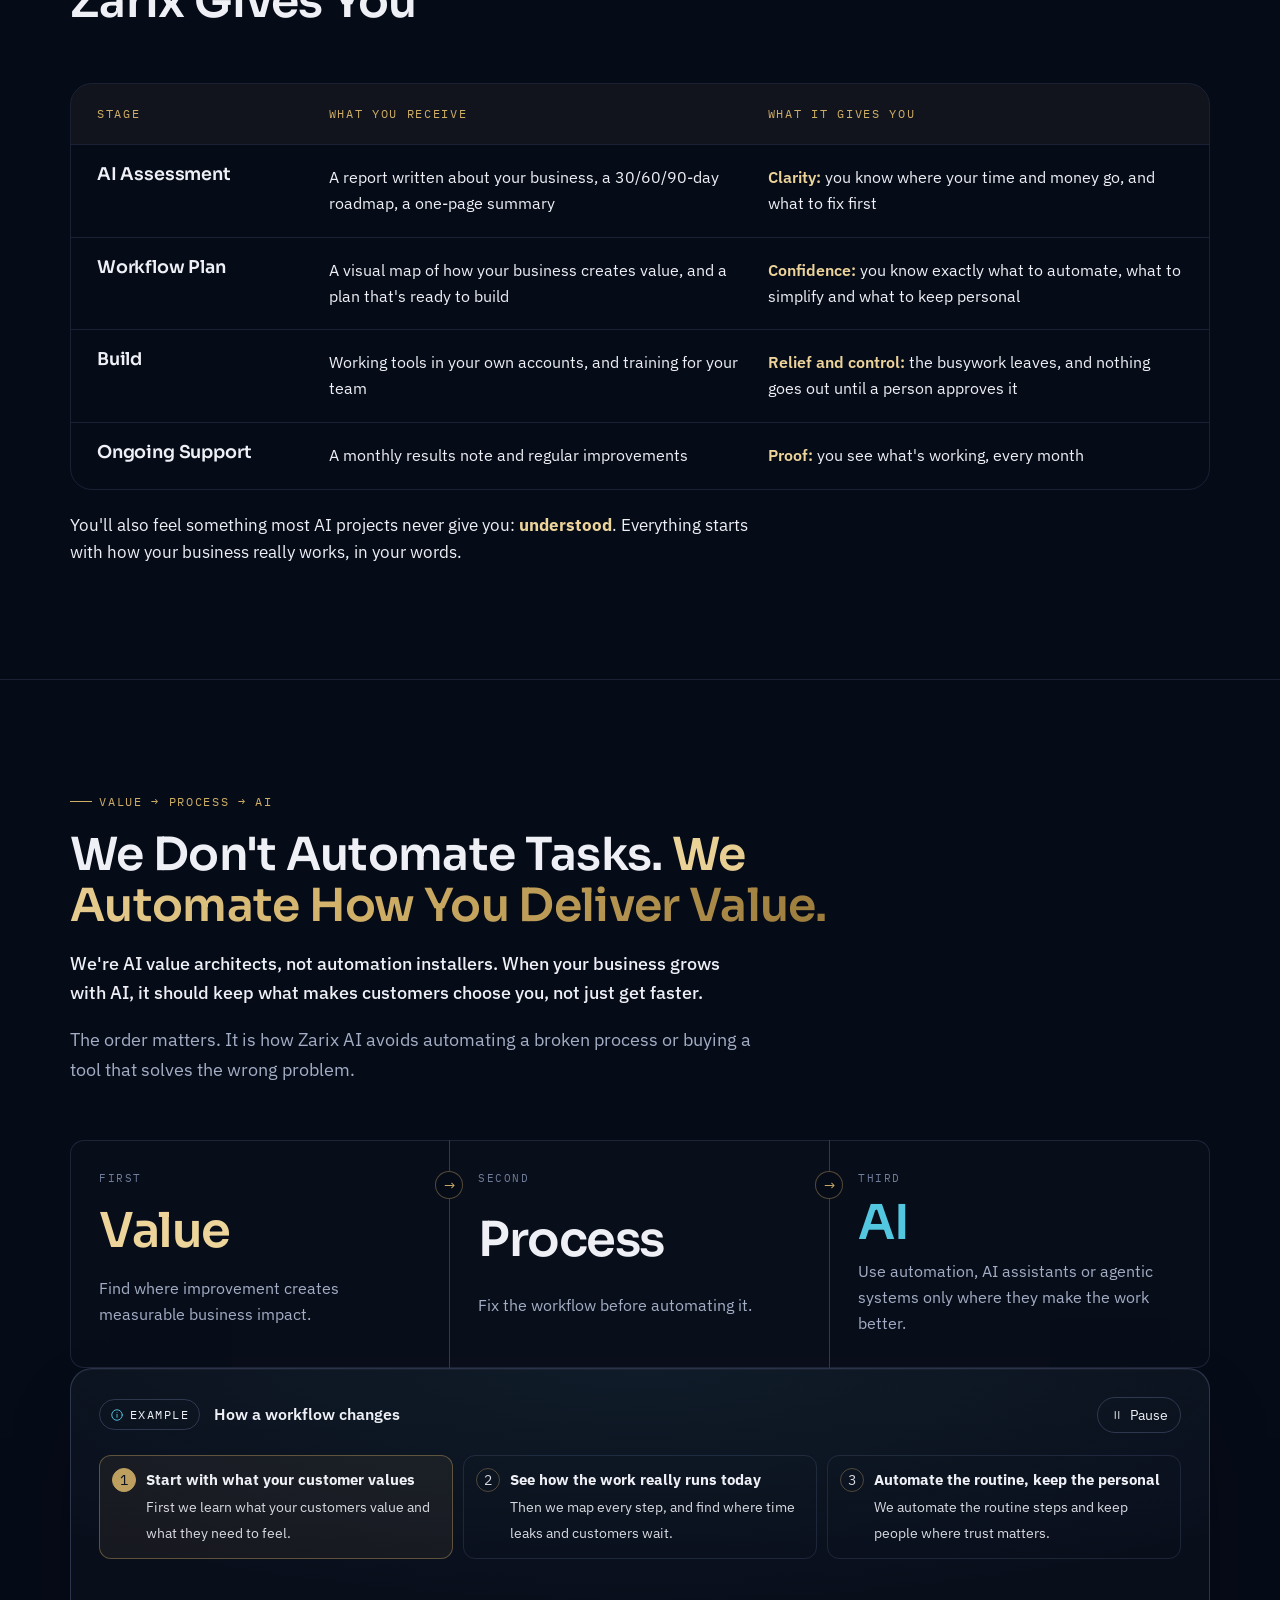
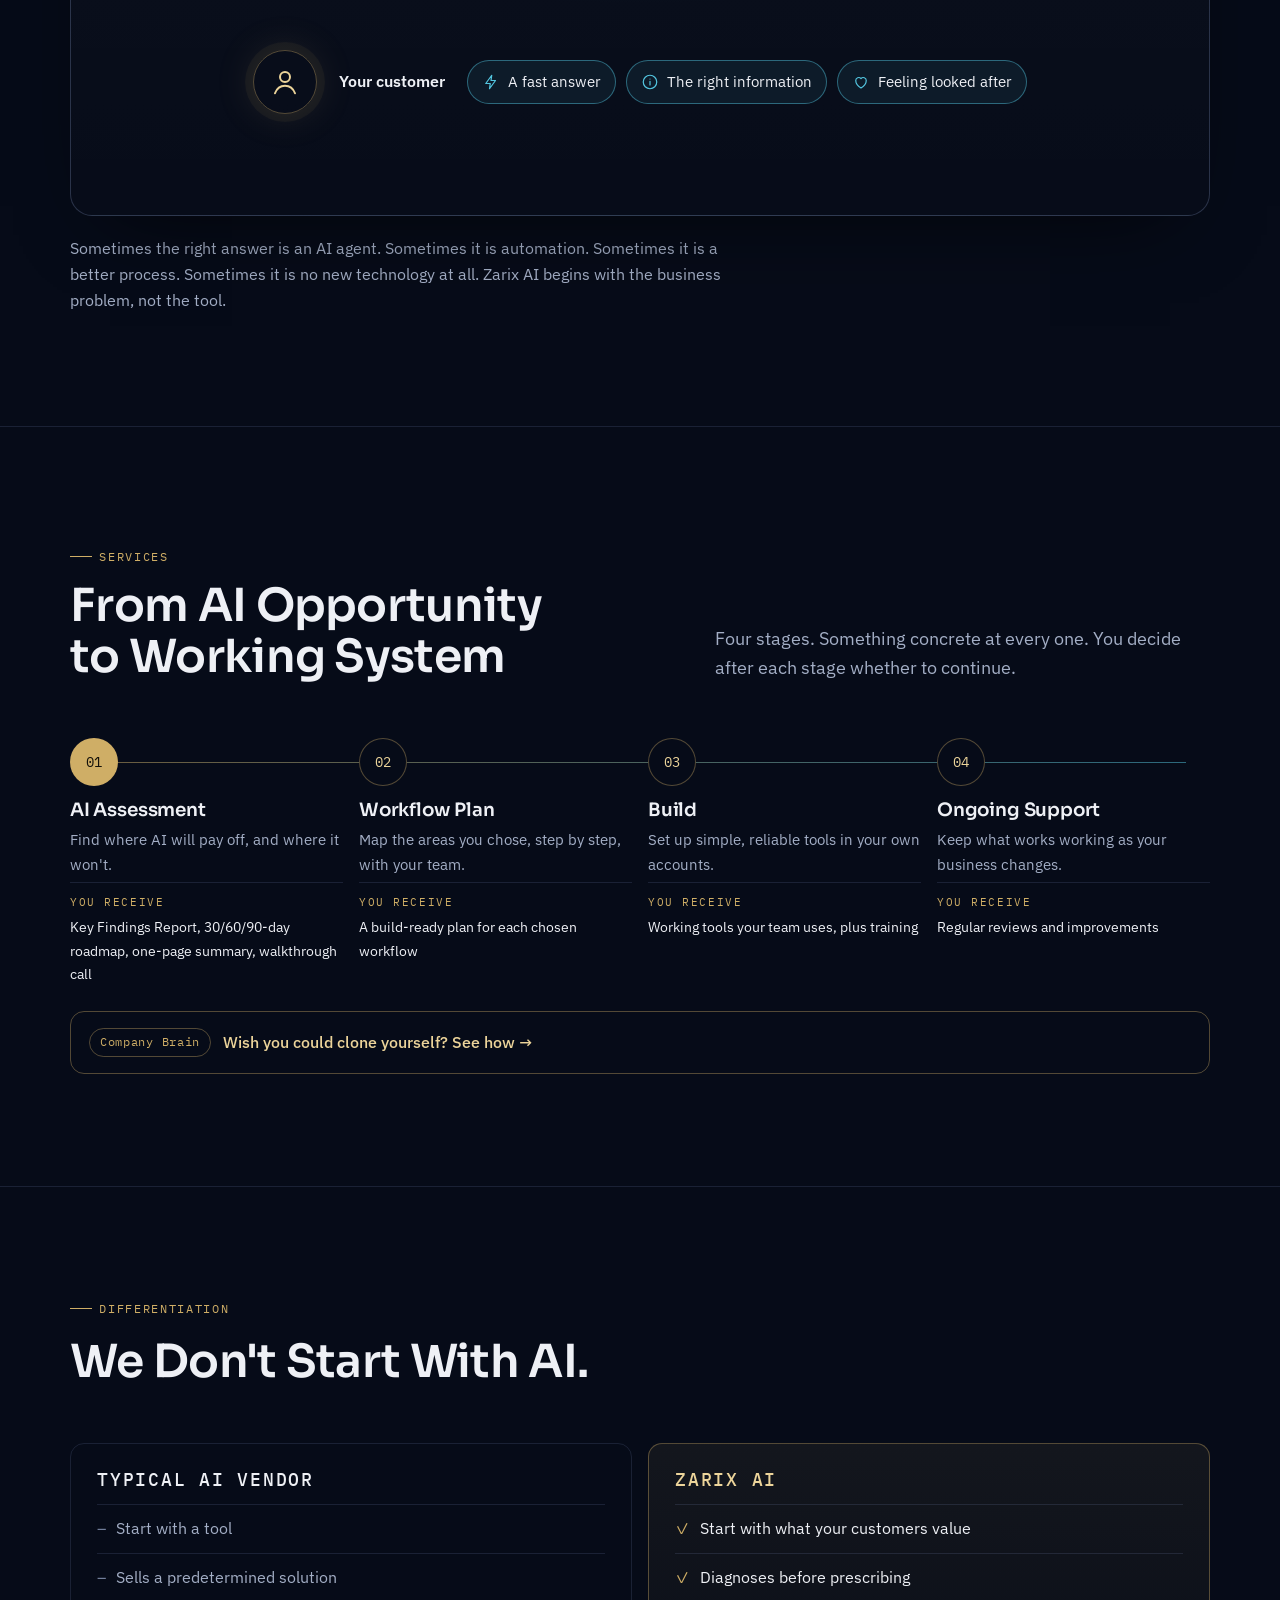
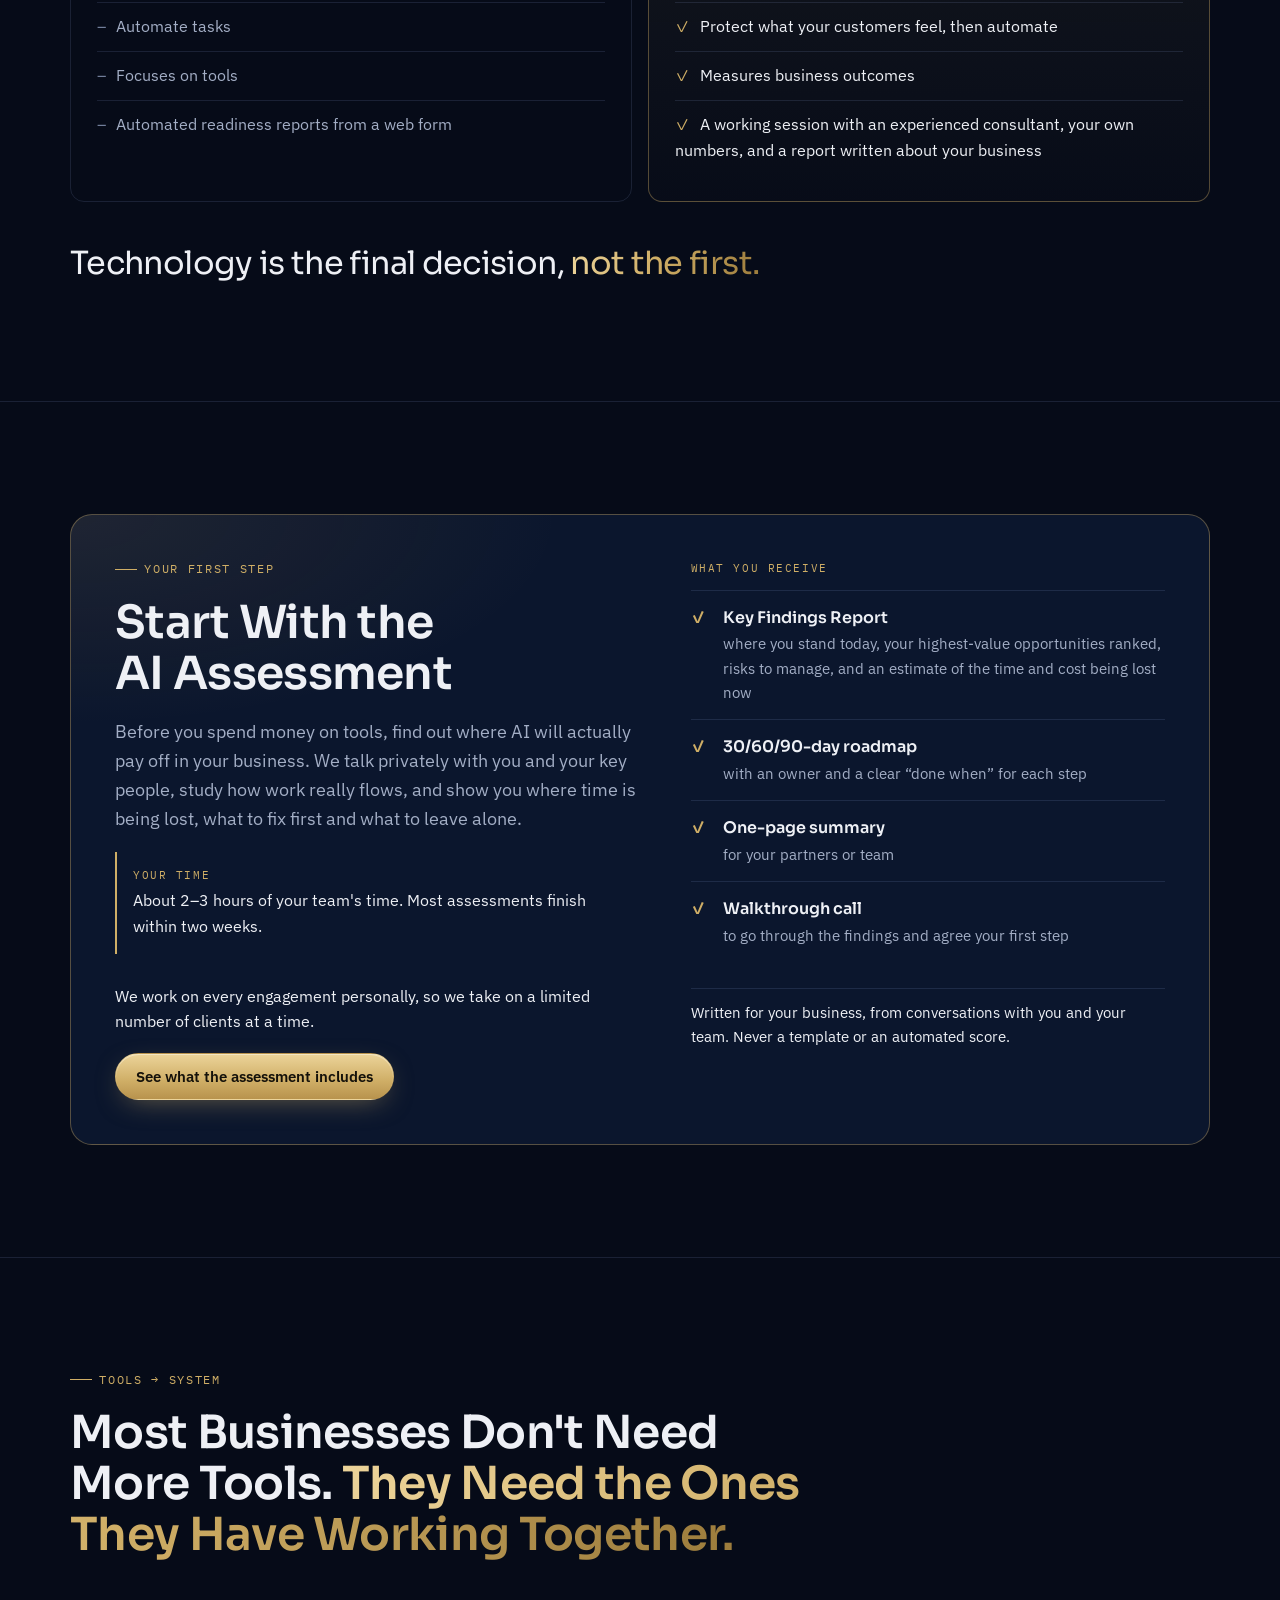
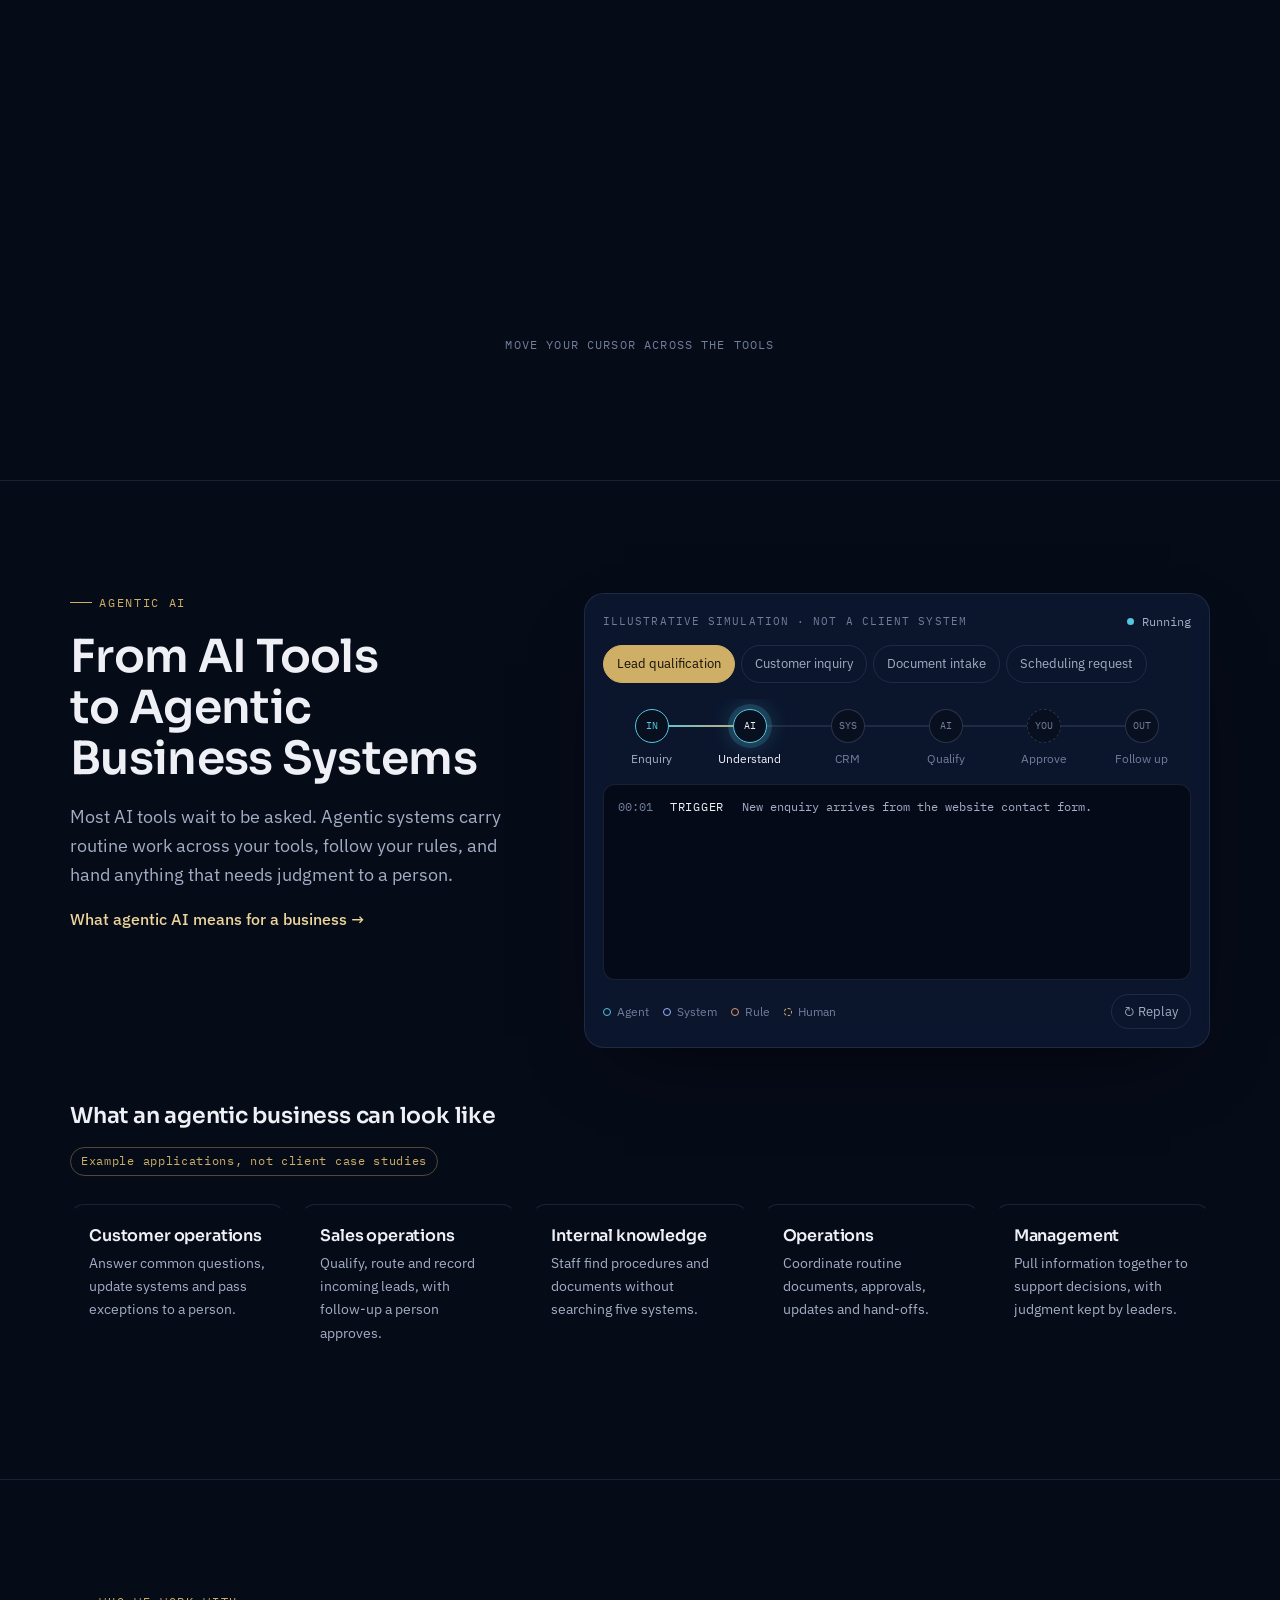
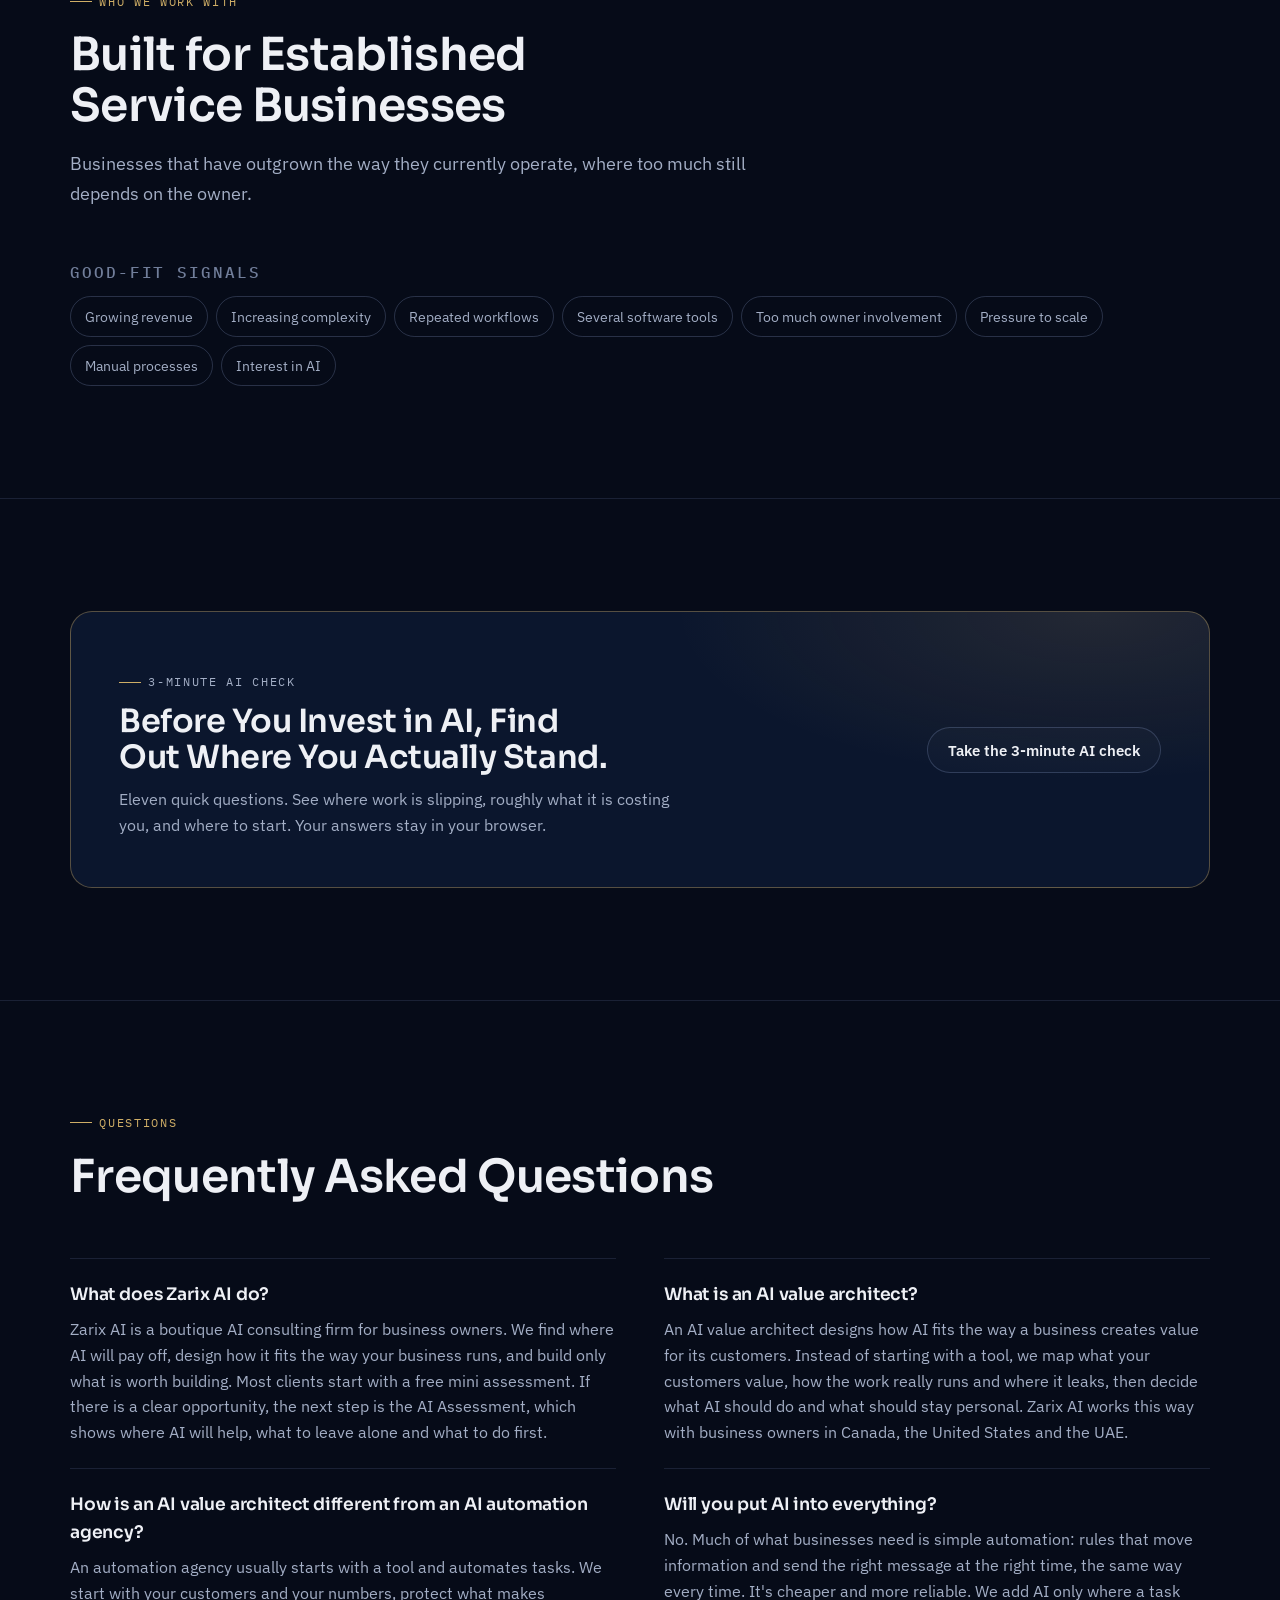
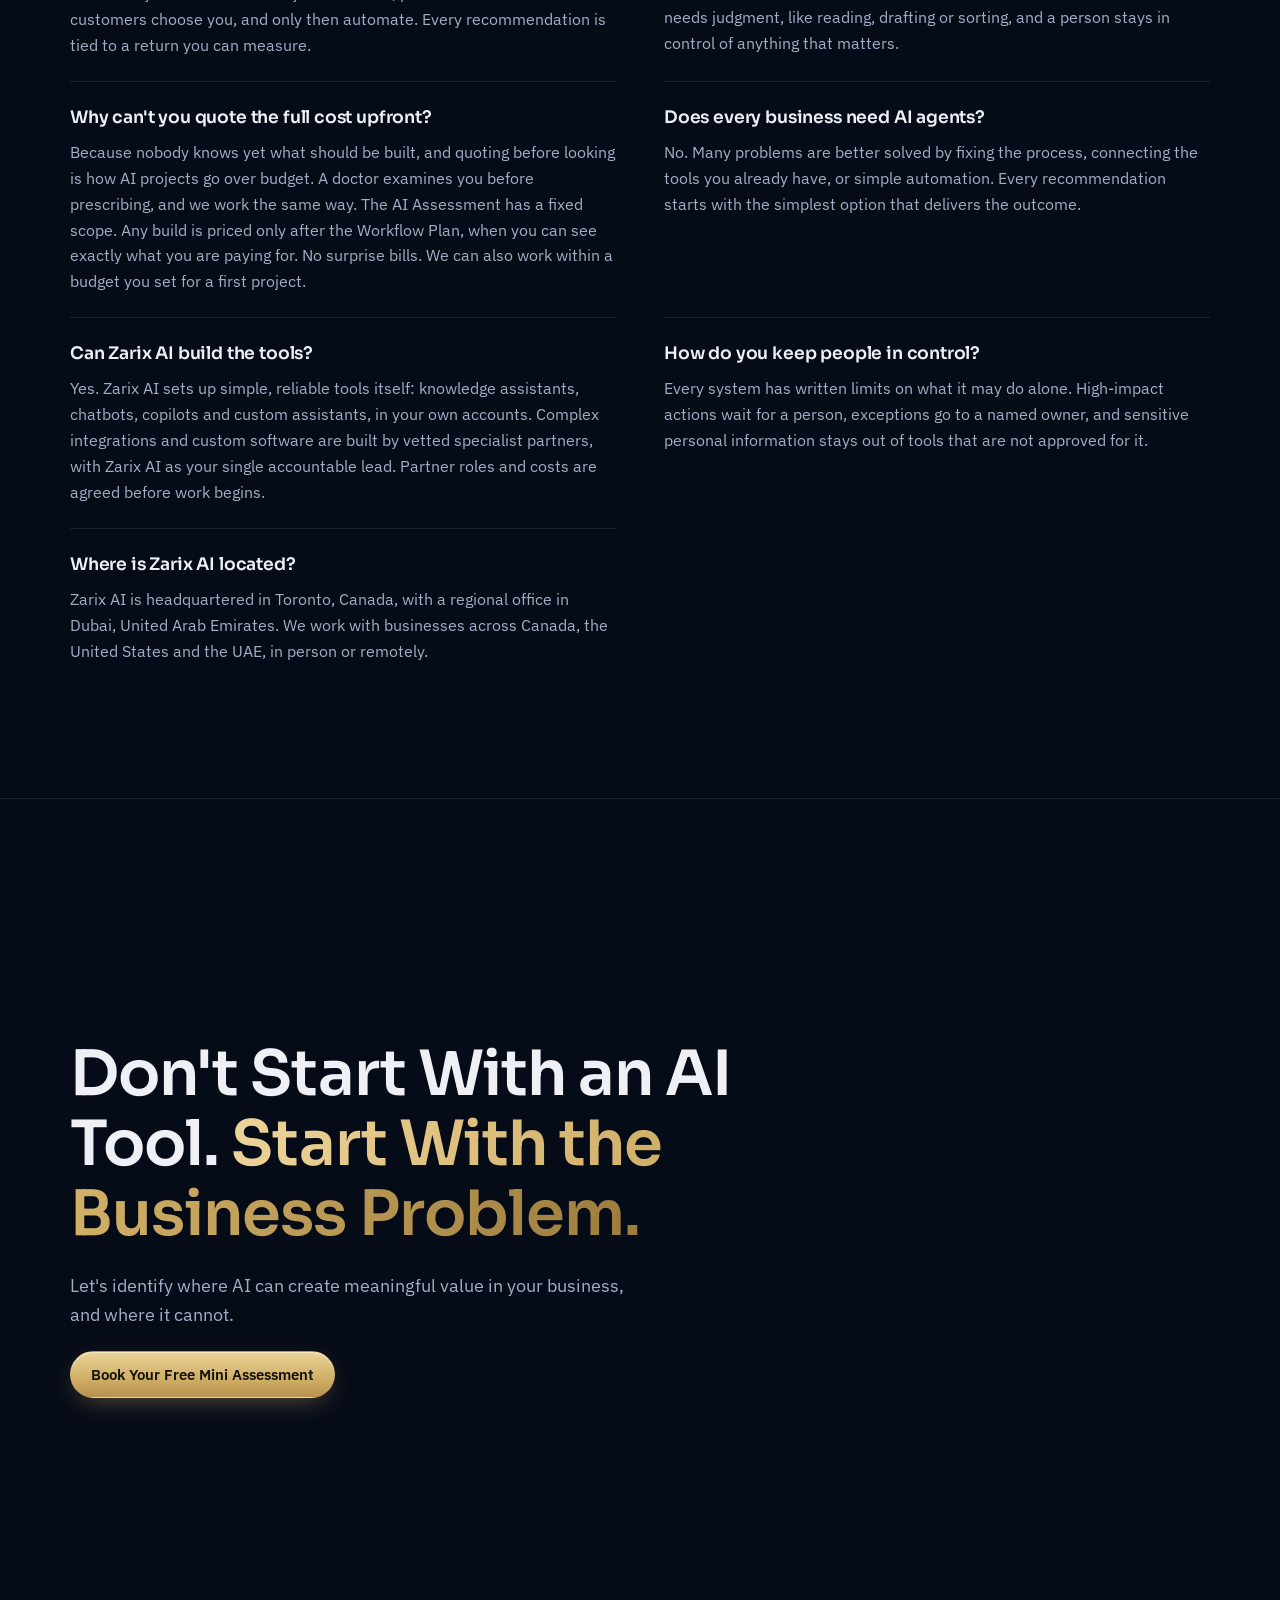
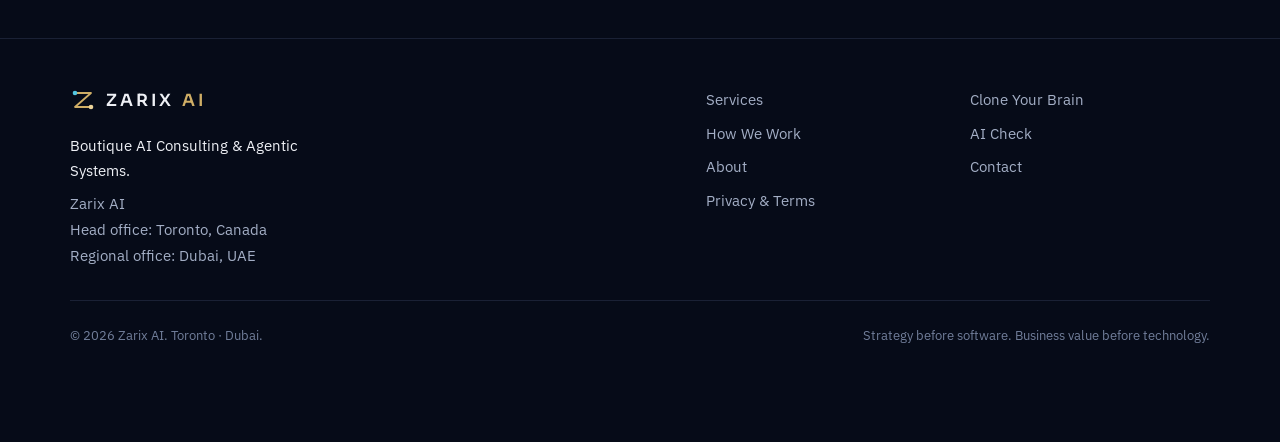
==== commit acdeef58: "Linda AI: markets now Canada, the United States and the UAE in 'Where is Zarix AI located?', 'Office" ====
--- a/index.html
+++ b/index.html
@@ -218,7 +218,7 @@
 </div></footer>
 <div class="mobile-cta"><button type="button" class="mcta-ask" data-open-chat aria-label="Ask Linda AI"><span class="zc-orb" aria-hidden="true"></span><span>Ask</span></button><a class="btn btn-gold" href="contact.html#book">Book a Free Mini Assessment</a></div>
 <script src="site.js?v=20261126c" defer></script>
-<script src="kb.js?v=20261126c" defer></script>
+<script src="kb.js?v=20261126d" defer></script>
 <script src="chat.js?v=20261126c" defer></script>
 </body>
 </html>
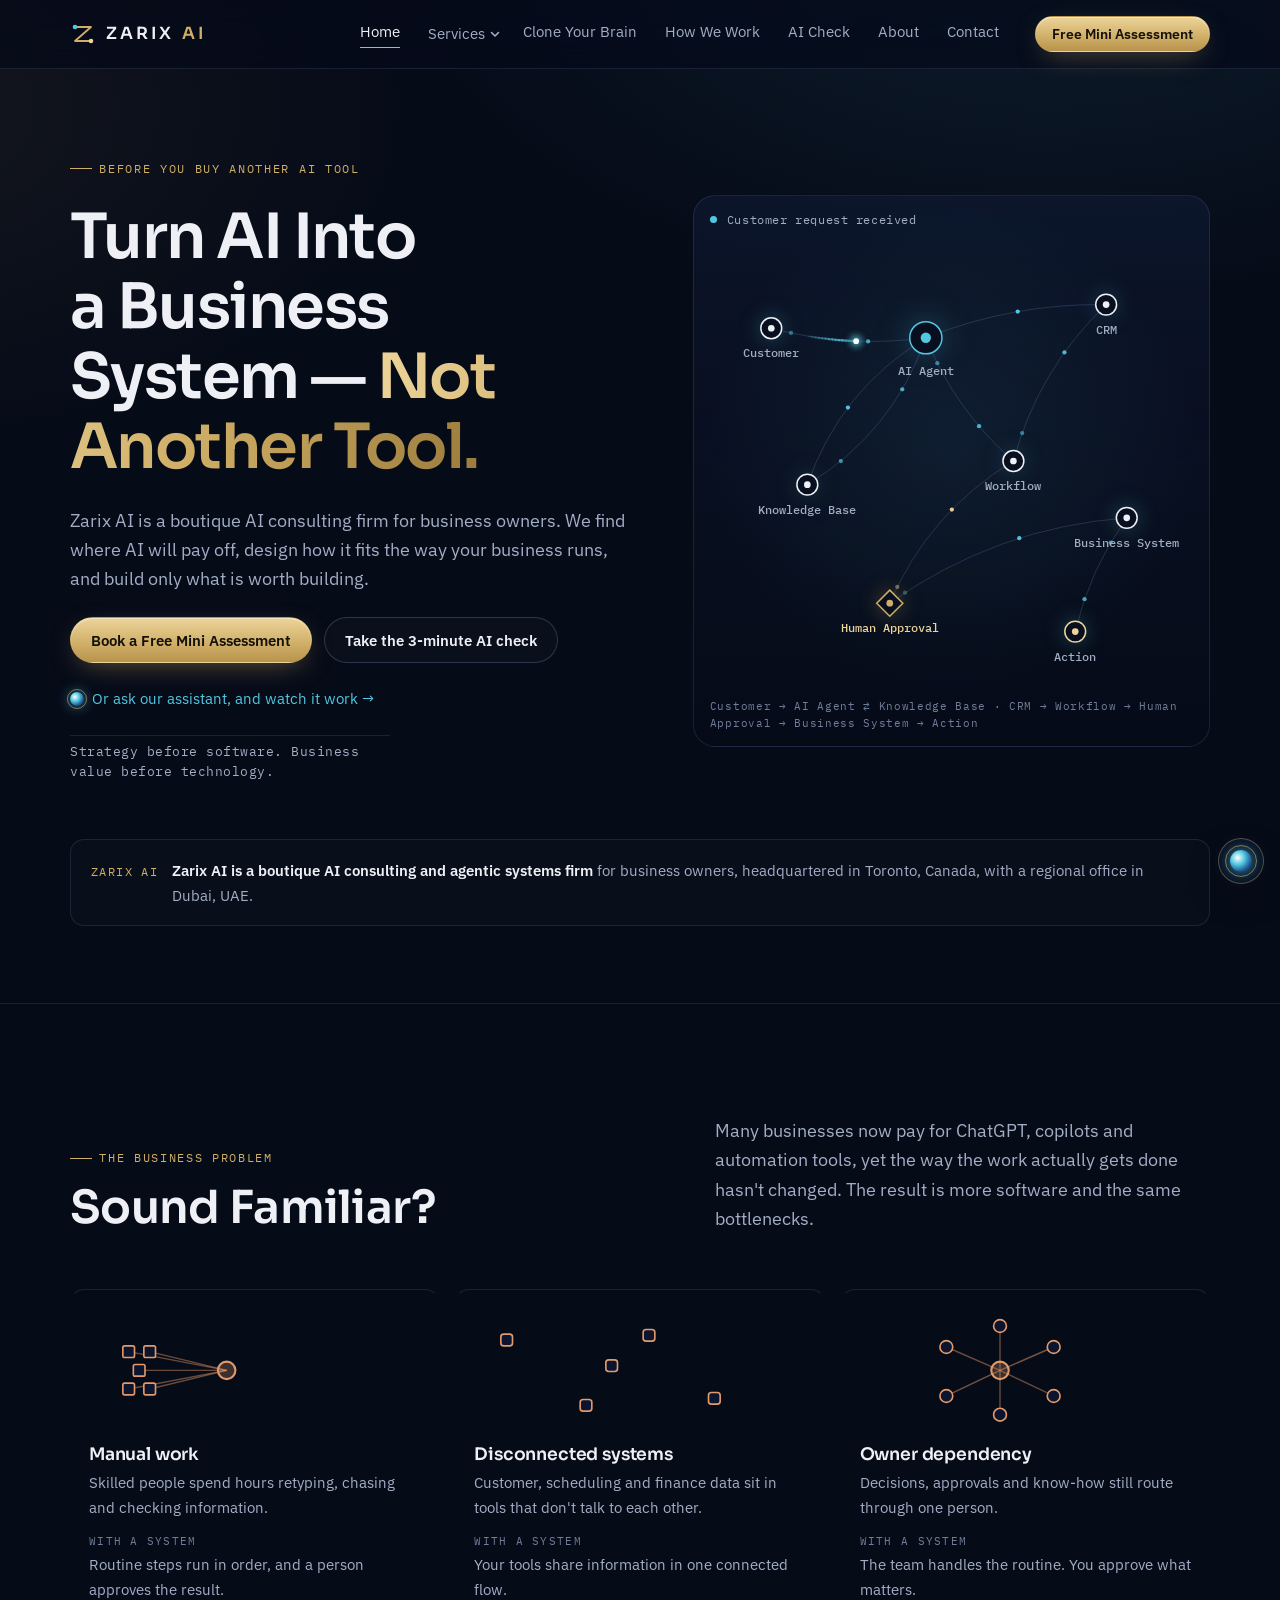
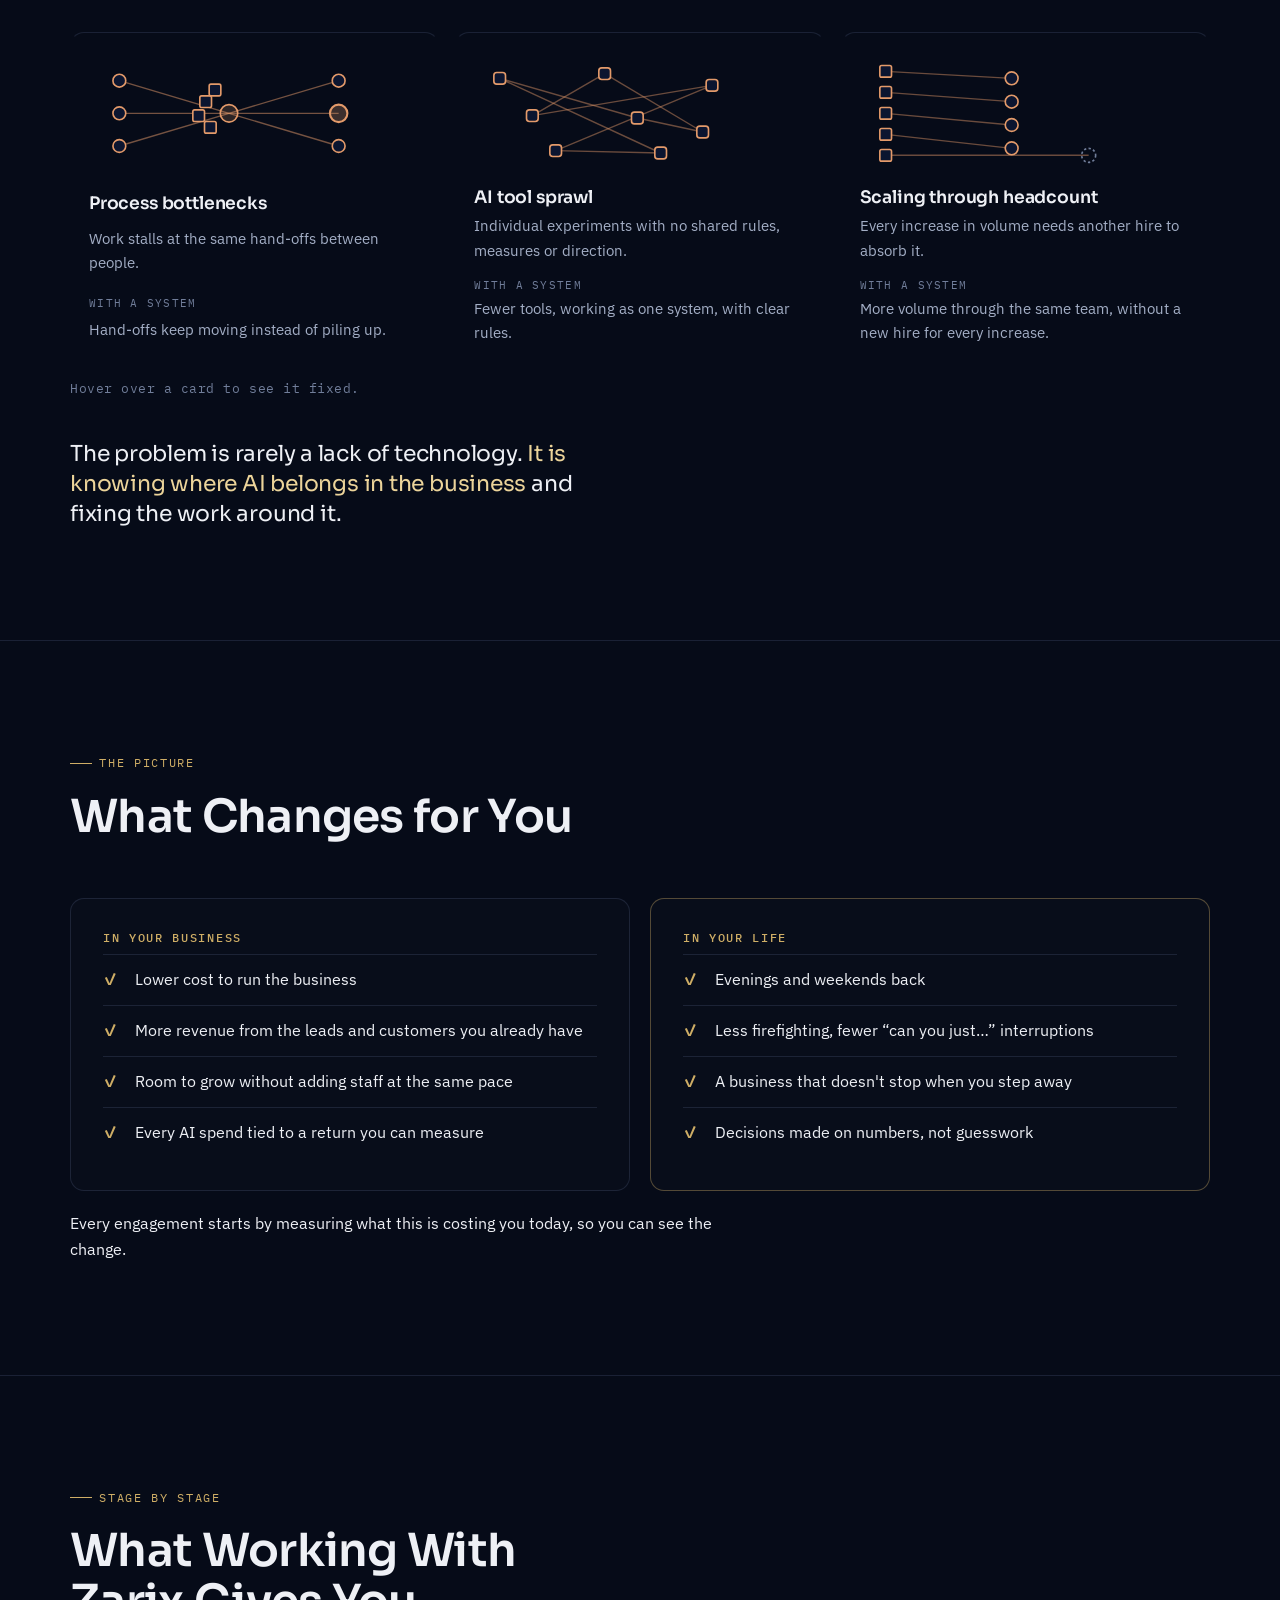
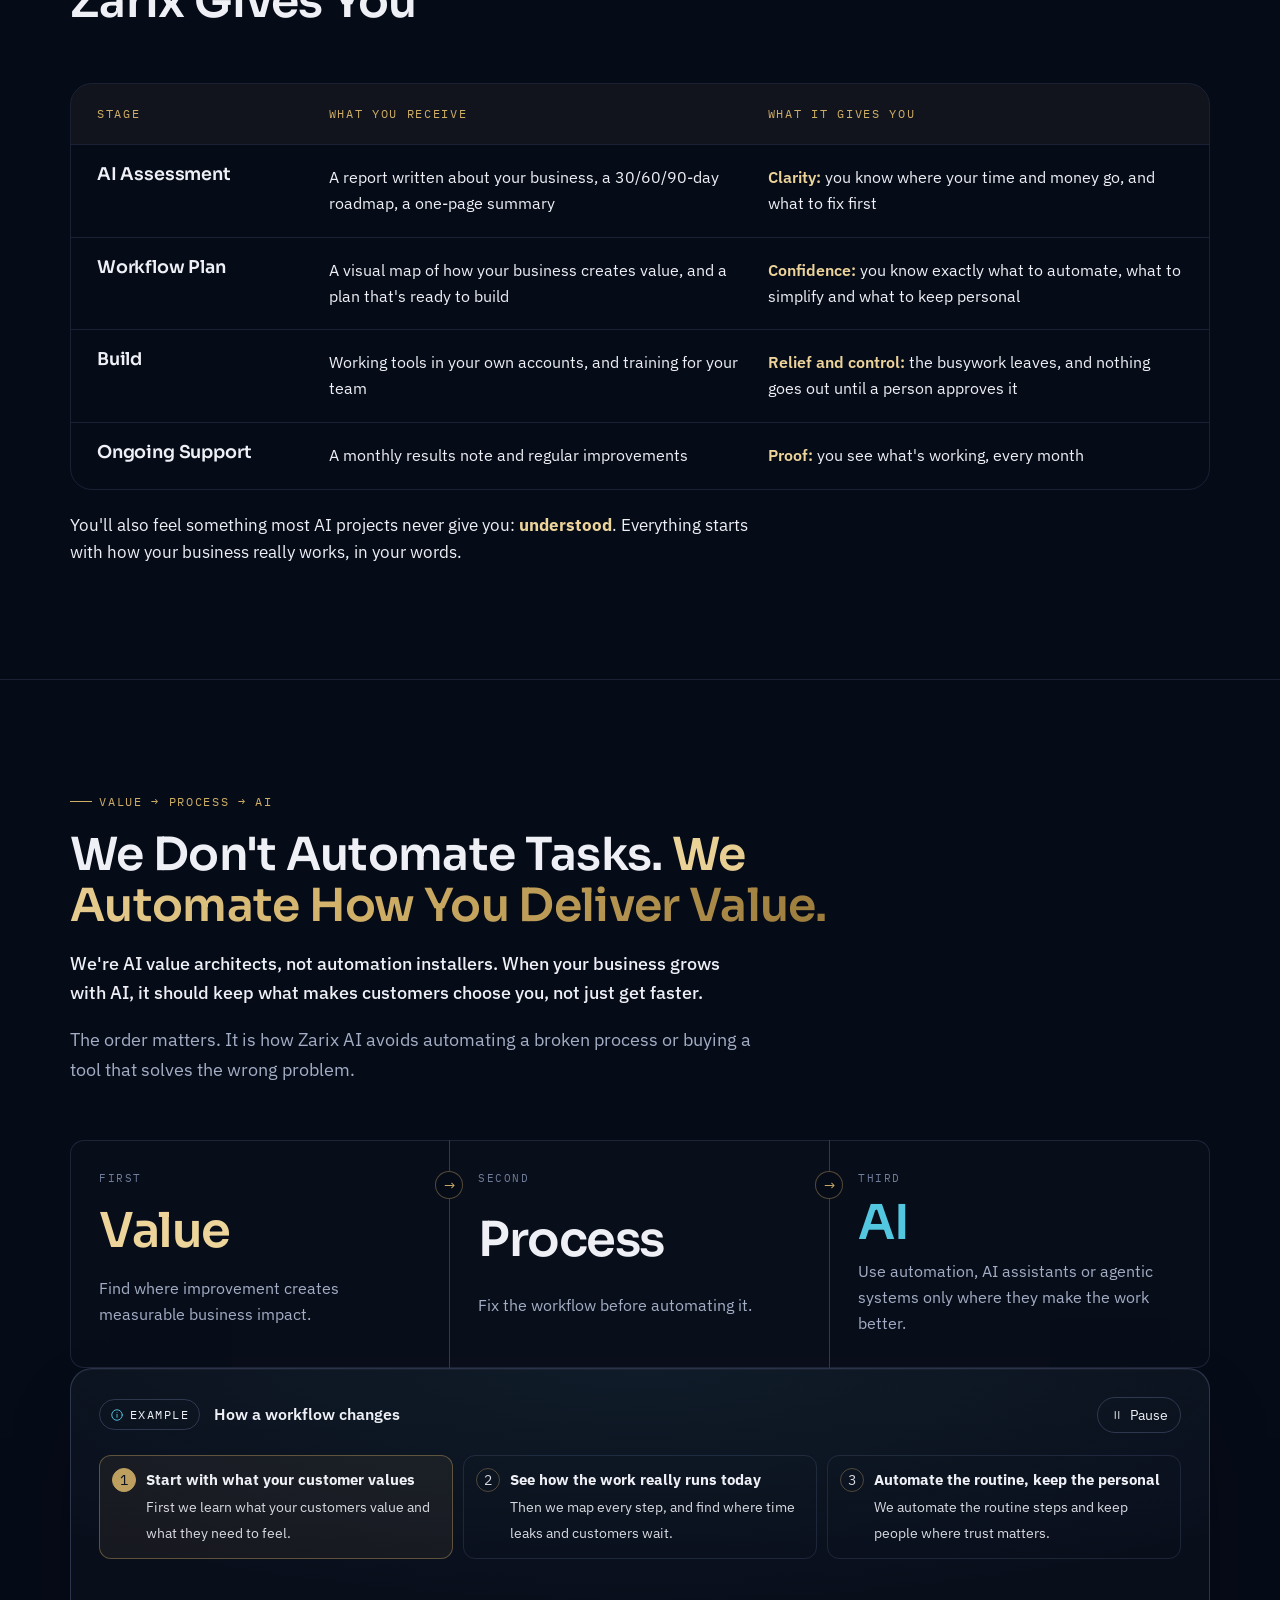
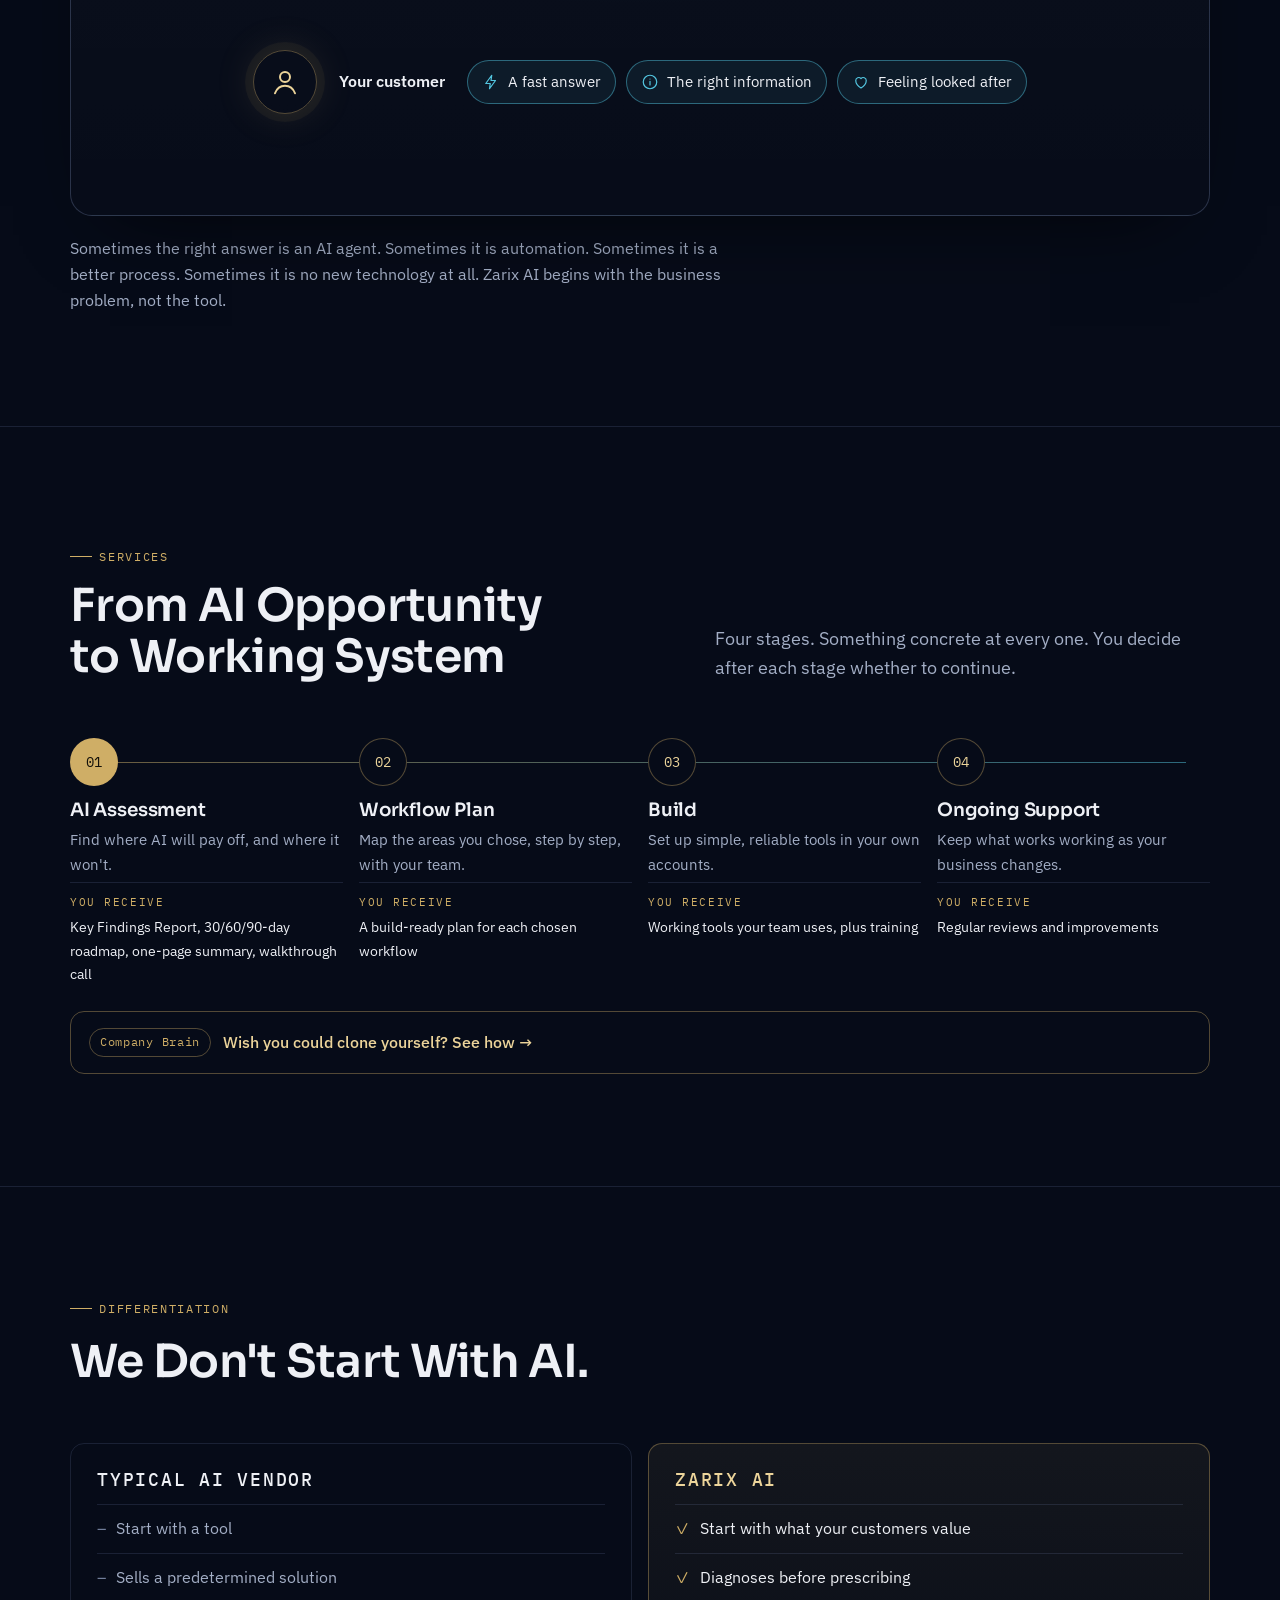
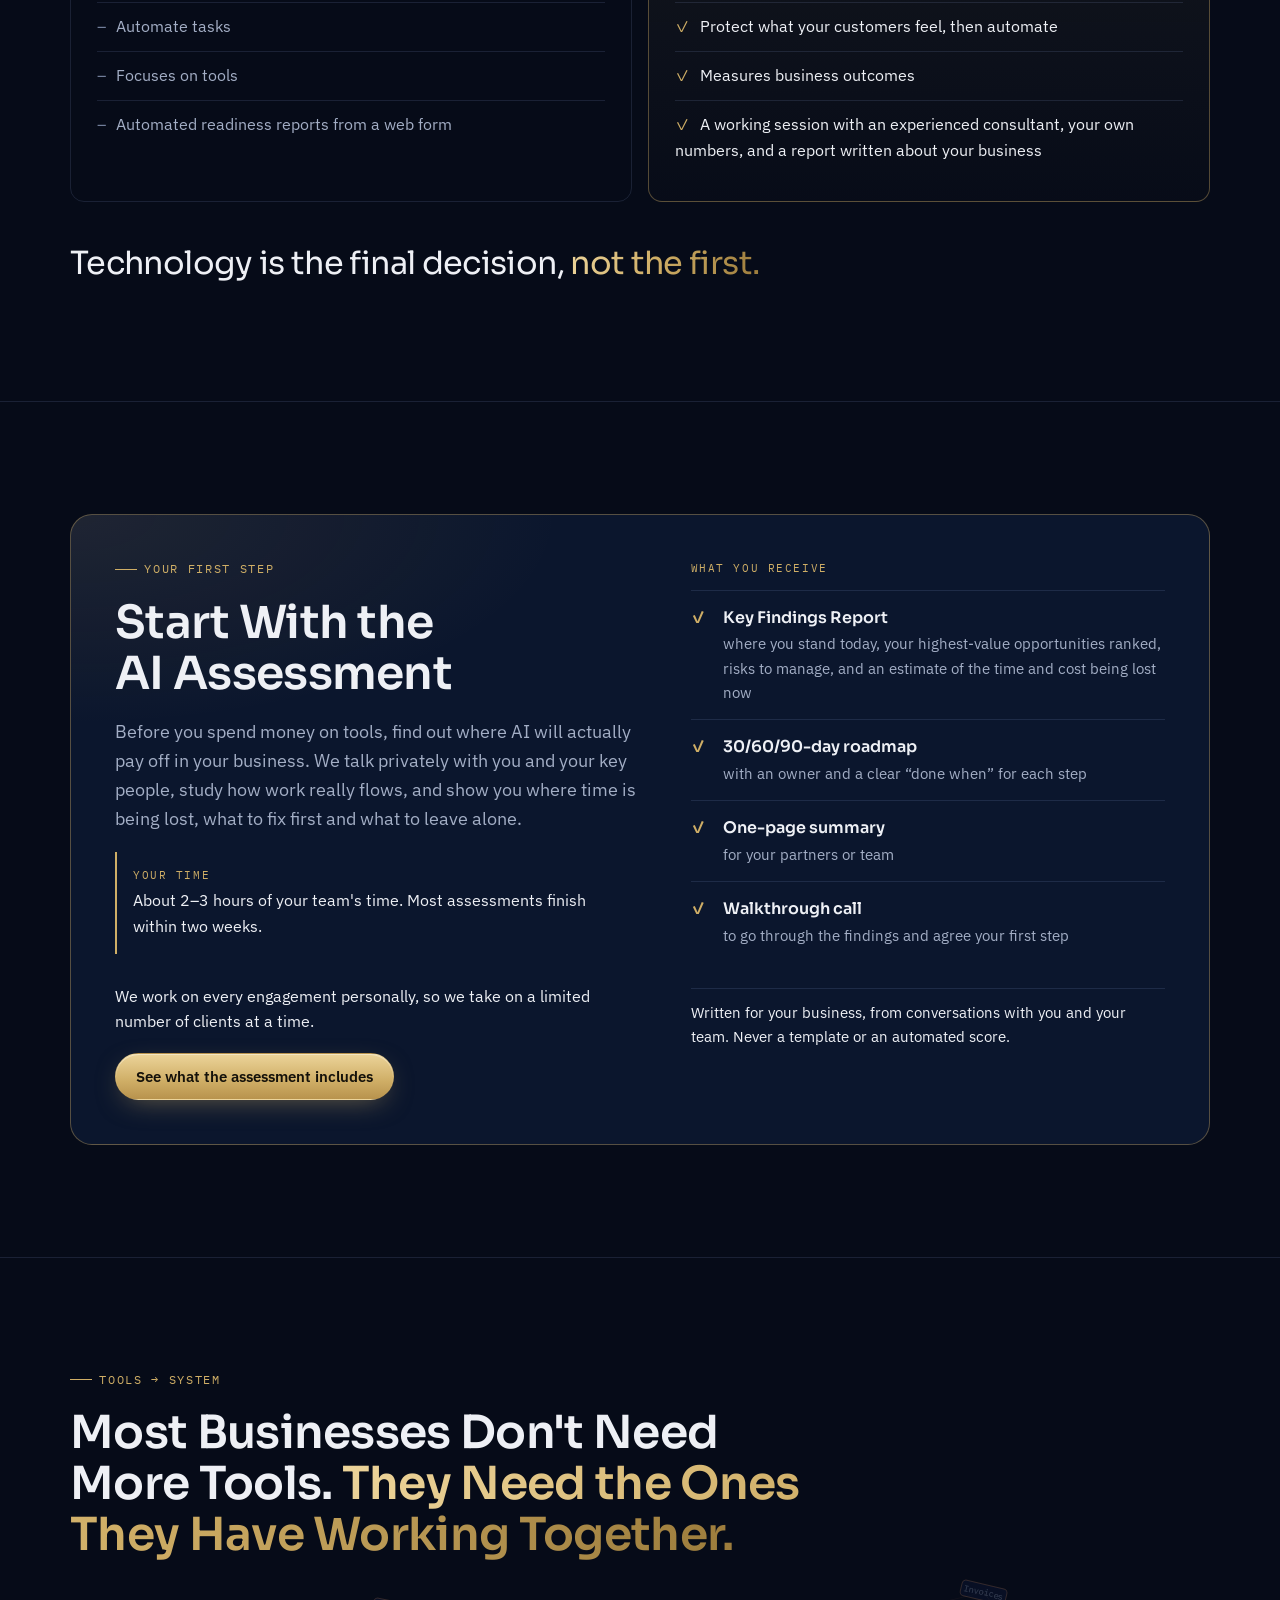
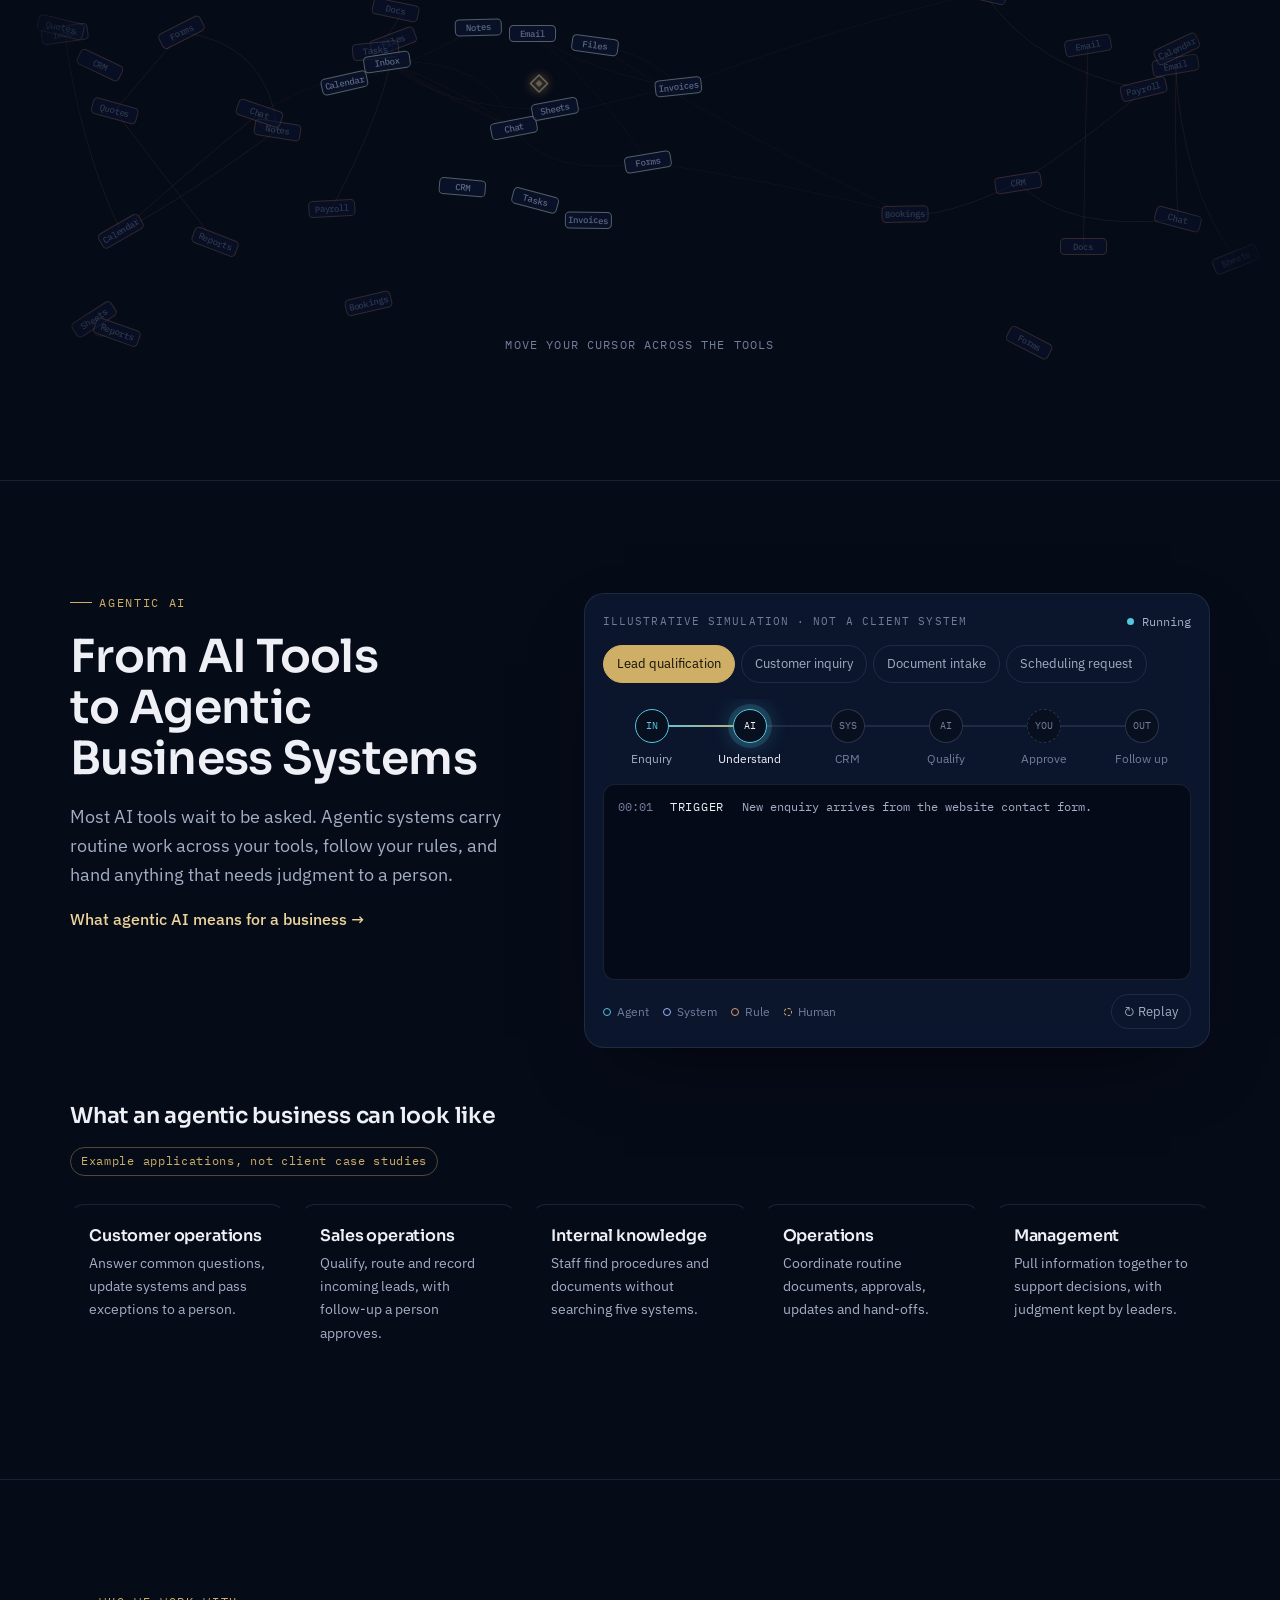
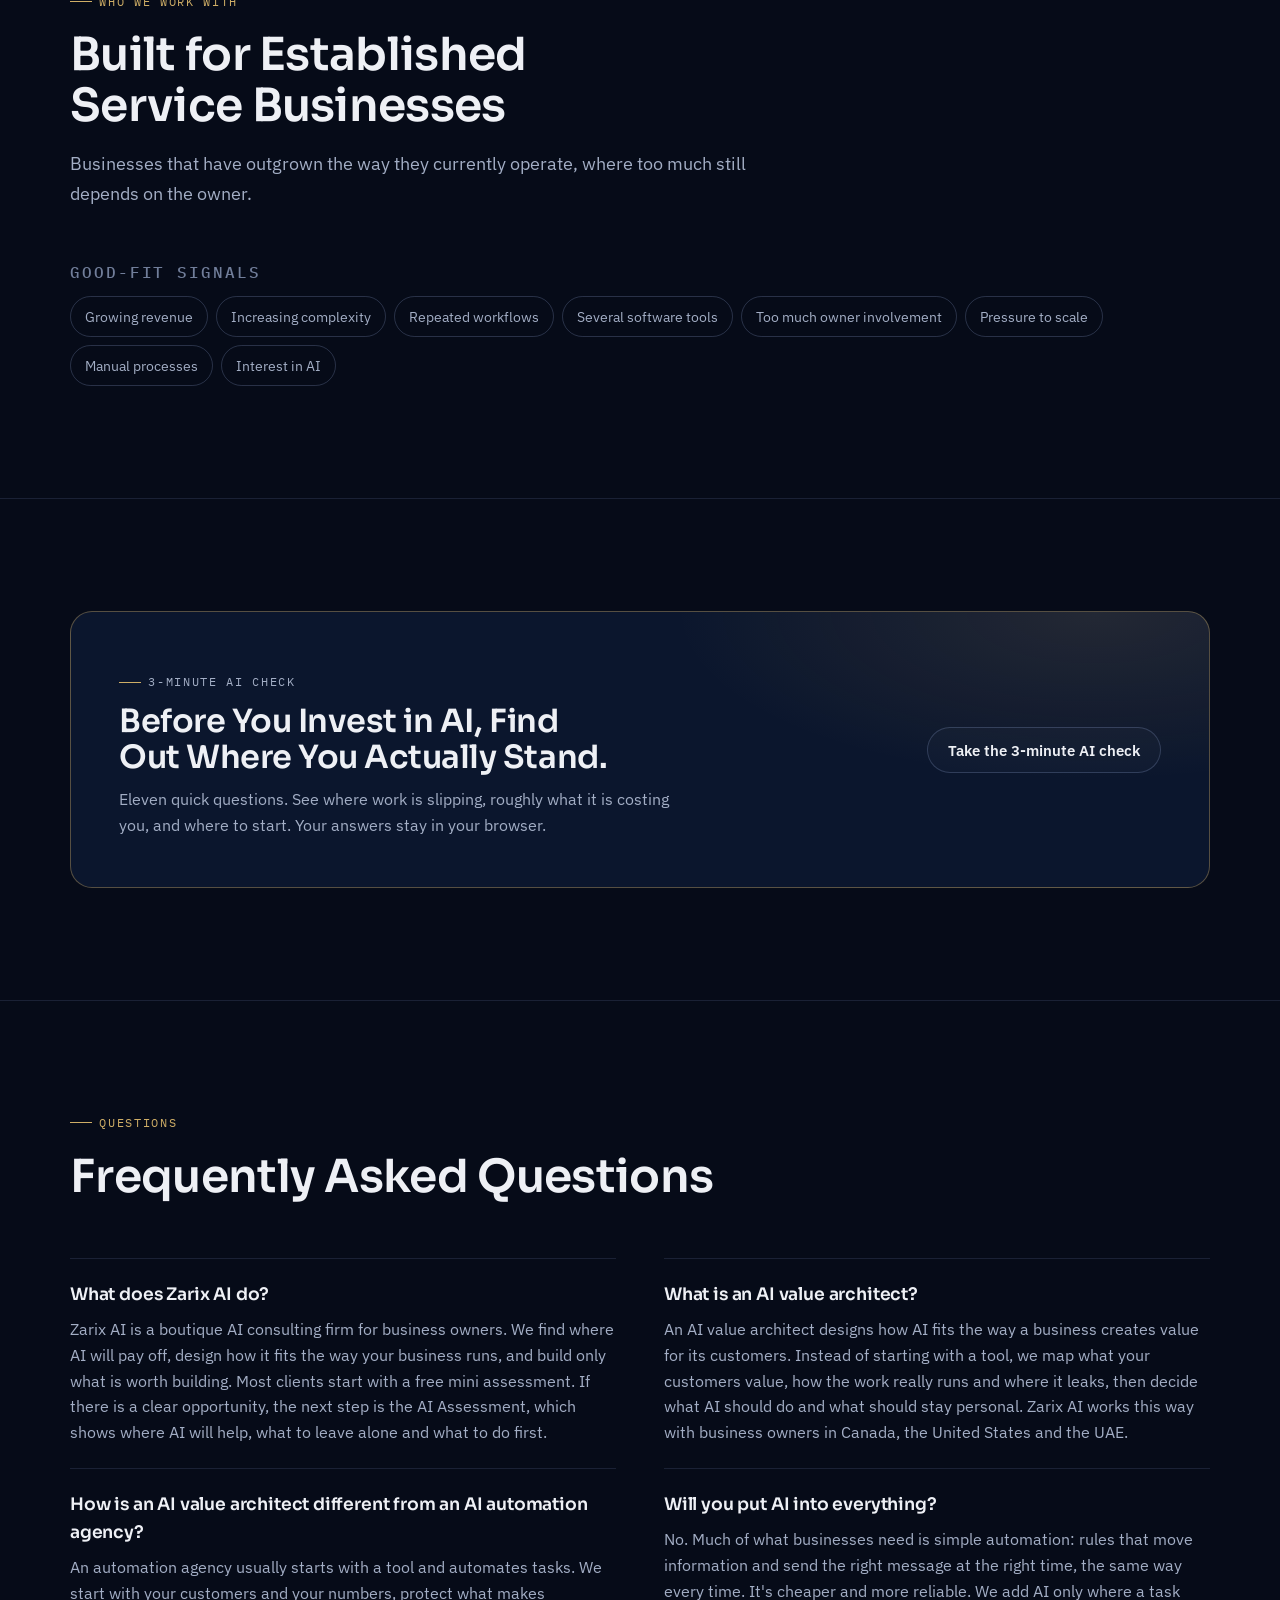
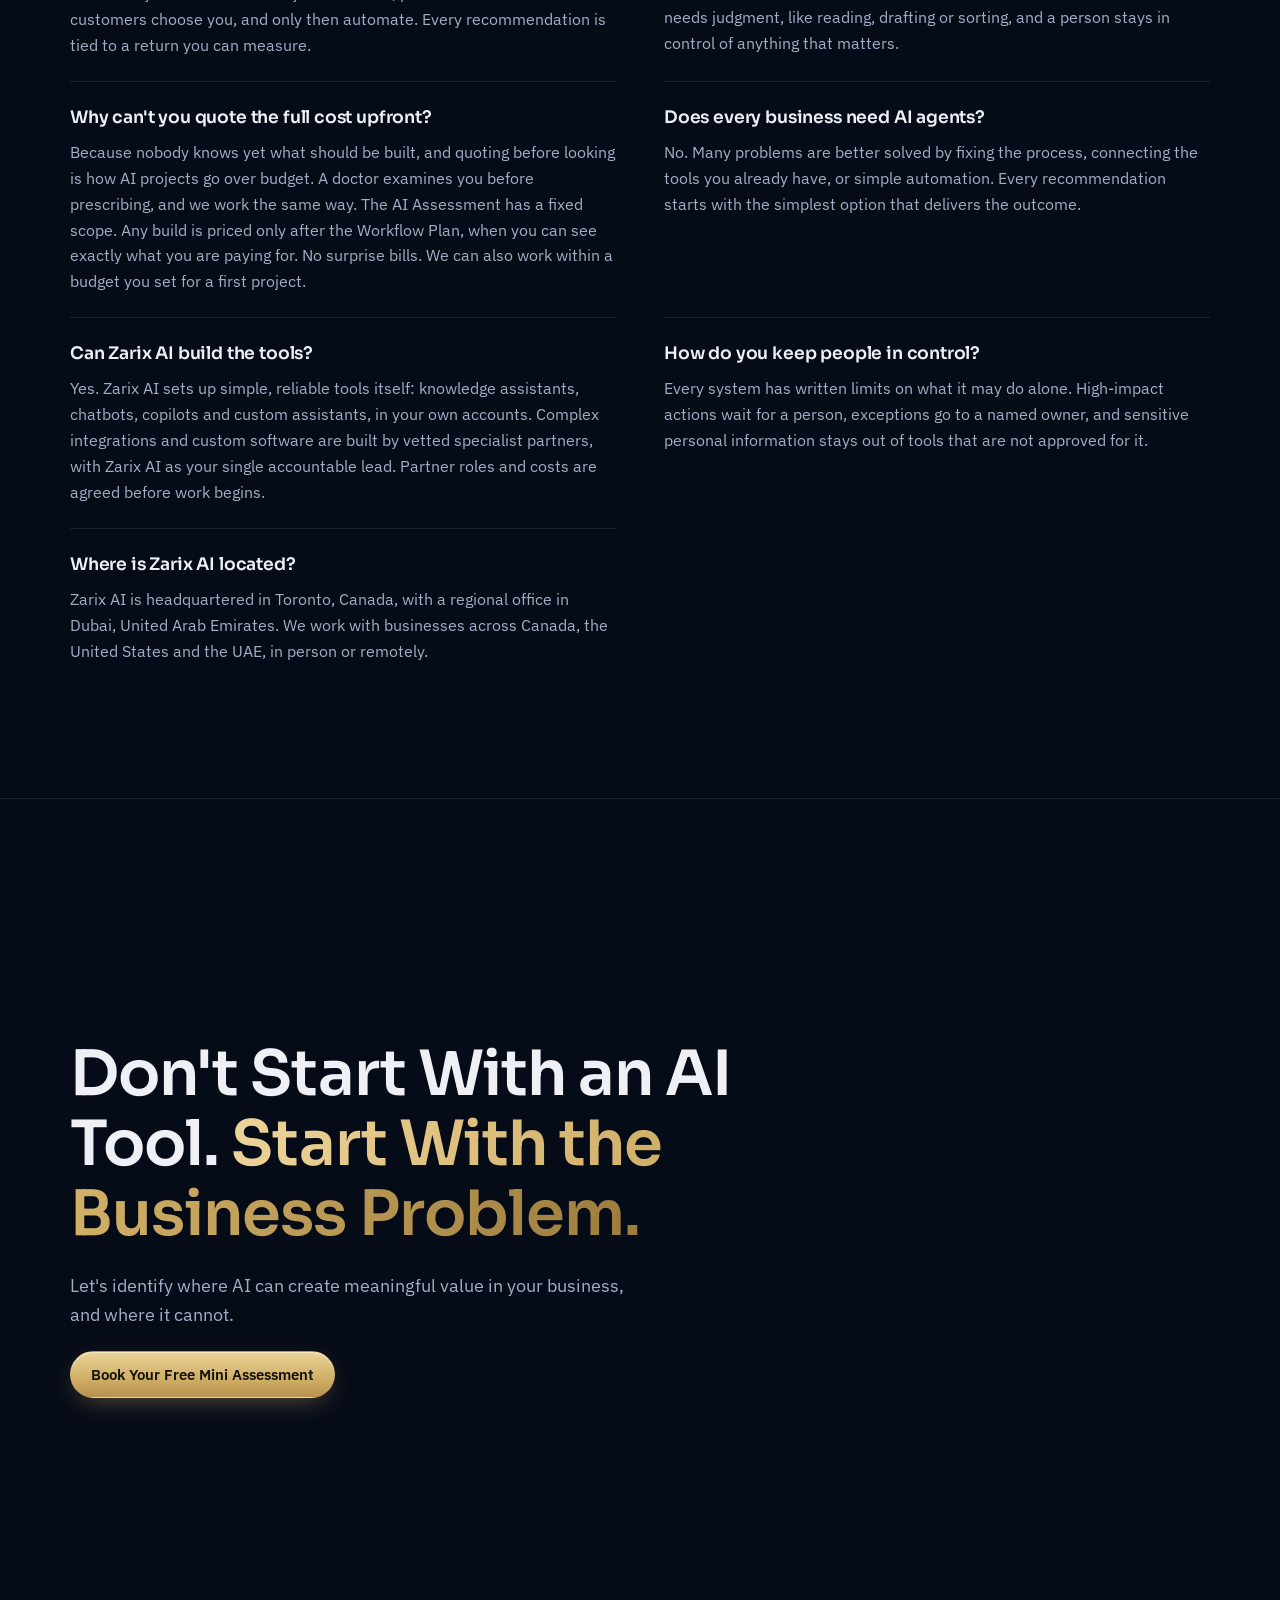
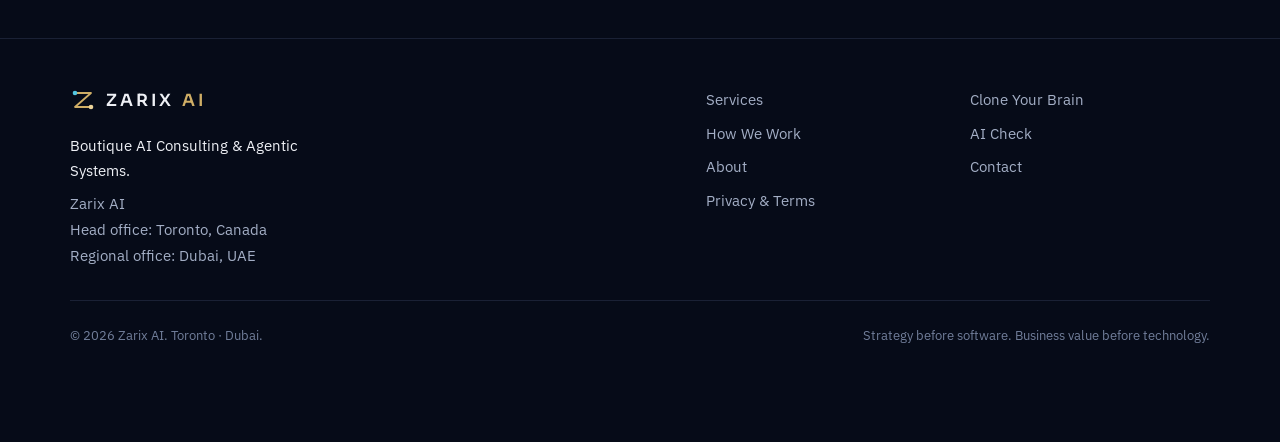
==== commit 103626f7: "Chatbots page: phone calls only to people who asked (form, quote or callback request), always says i" ====
--- a/index.html
+++ b/index.html
@@ -218,7 +218,7 @@
 </div></footer>
 <div class="mobile-cta"><button type="button" class="mcta-ask" data-open-chat aria-label="Ask Linda AI"><span class="zc-orb" aria-hidden="true"></span><span>Ask</span></button><a class="btn btn-gold" href="contact.html#book">Book a Free Mini Assessment</a></div>
 <script src="site.js?v=20261126c" defer></script>
-<script src="kb.js?v=20261126d" defer></script>
+<script src="kb.js?v=20261126e" defer></script>
 <script src="chat.js?v=20261126c" defer></script>
 </body>
 </html>
